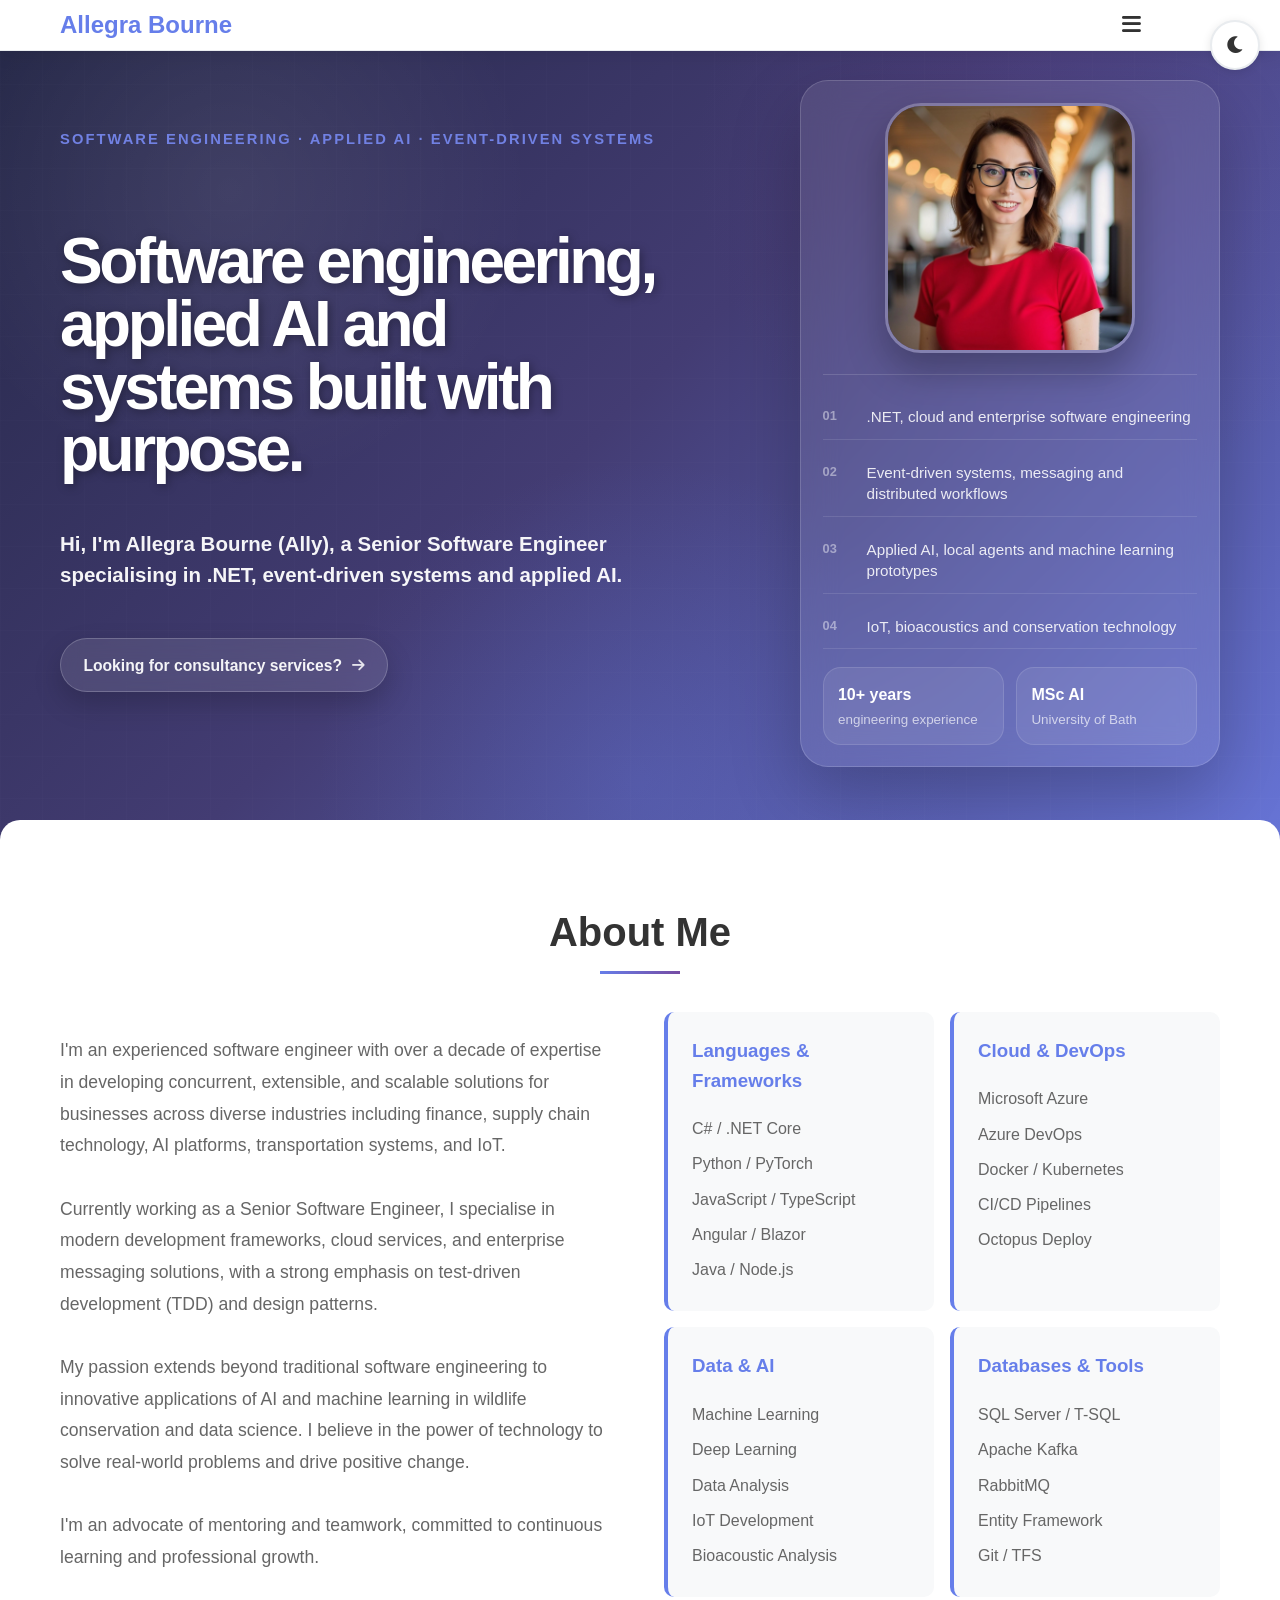
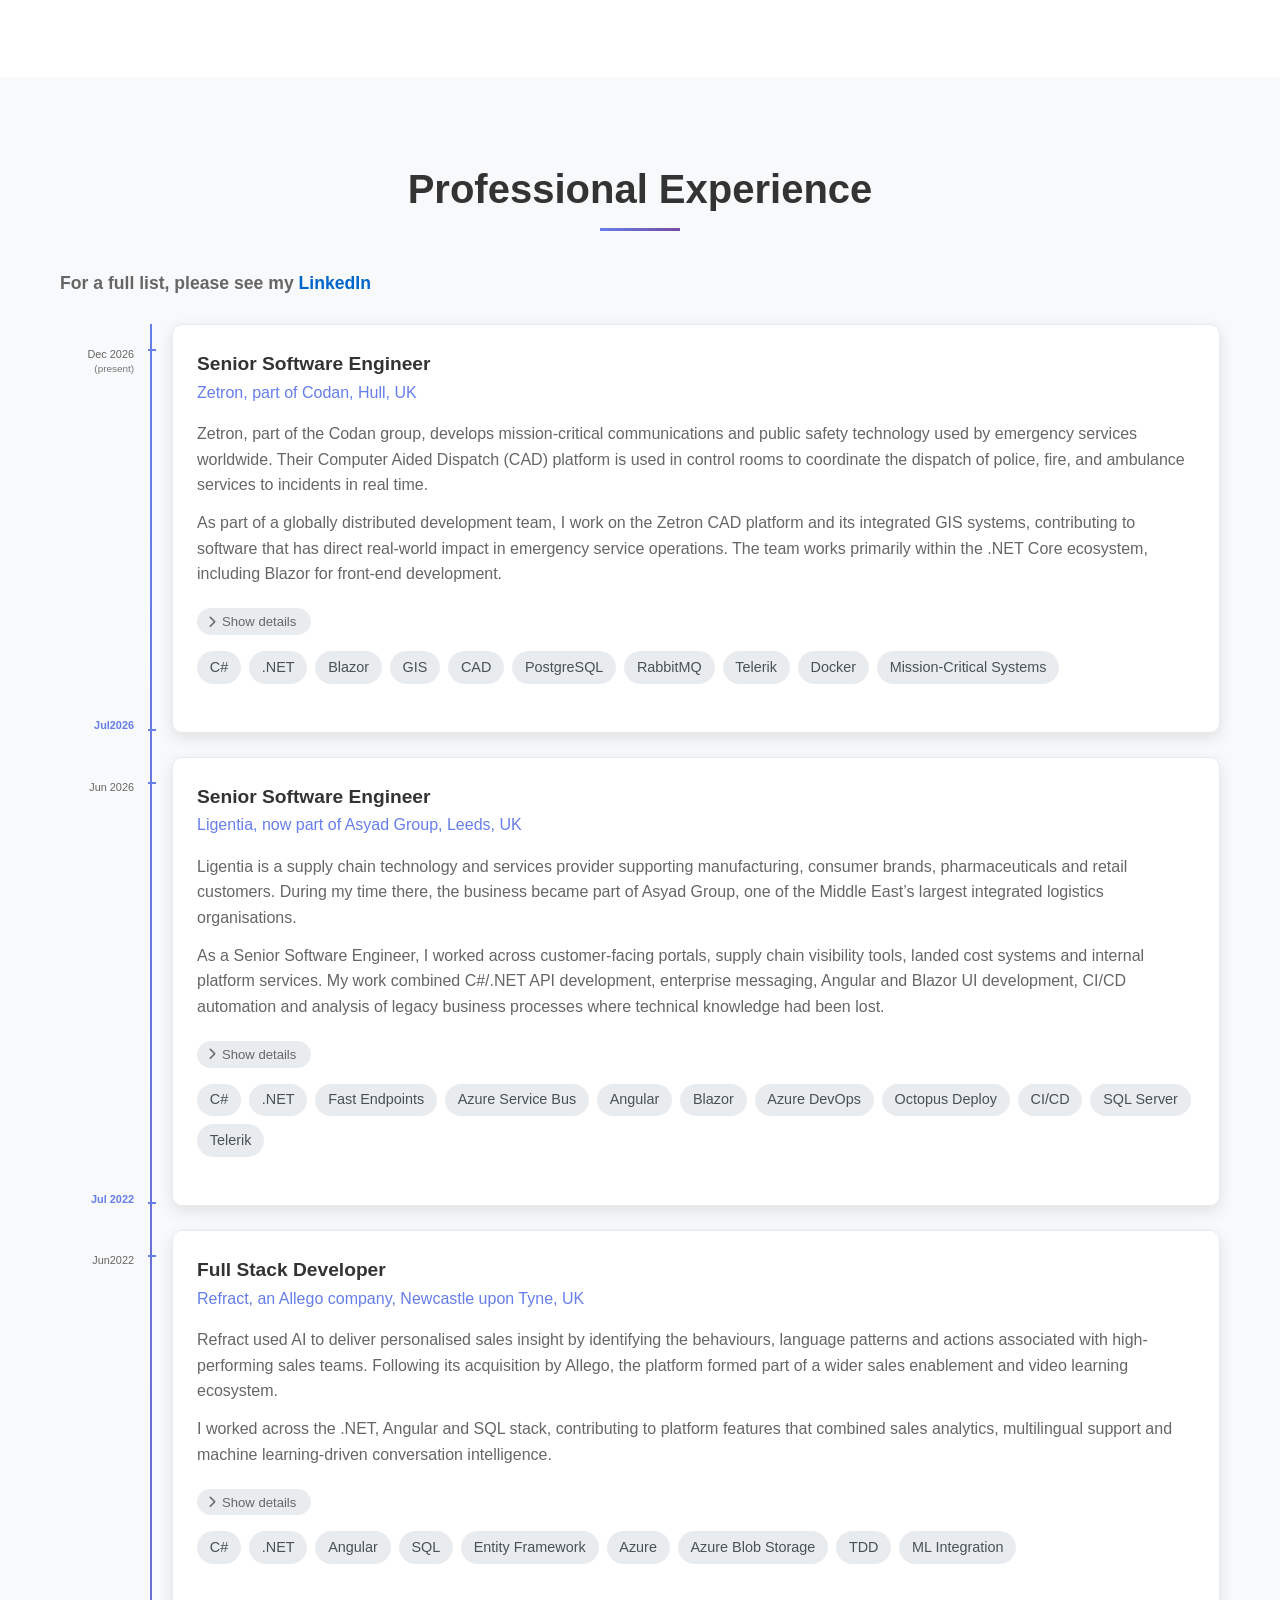
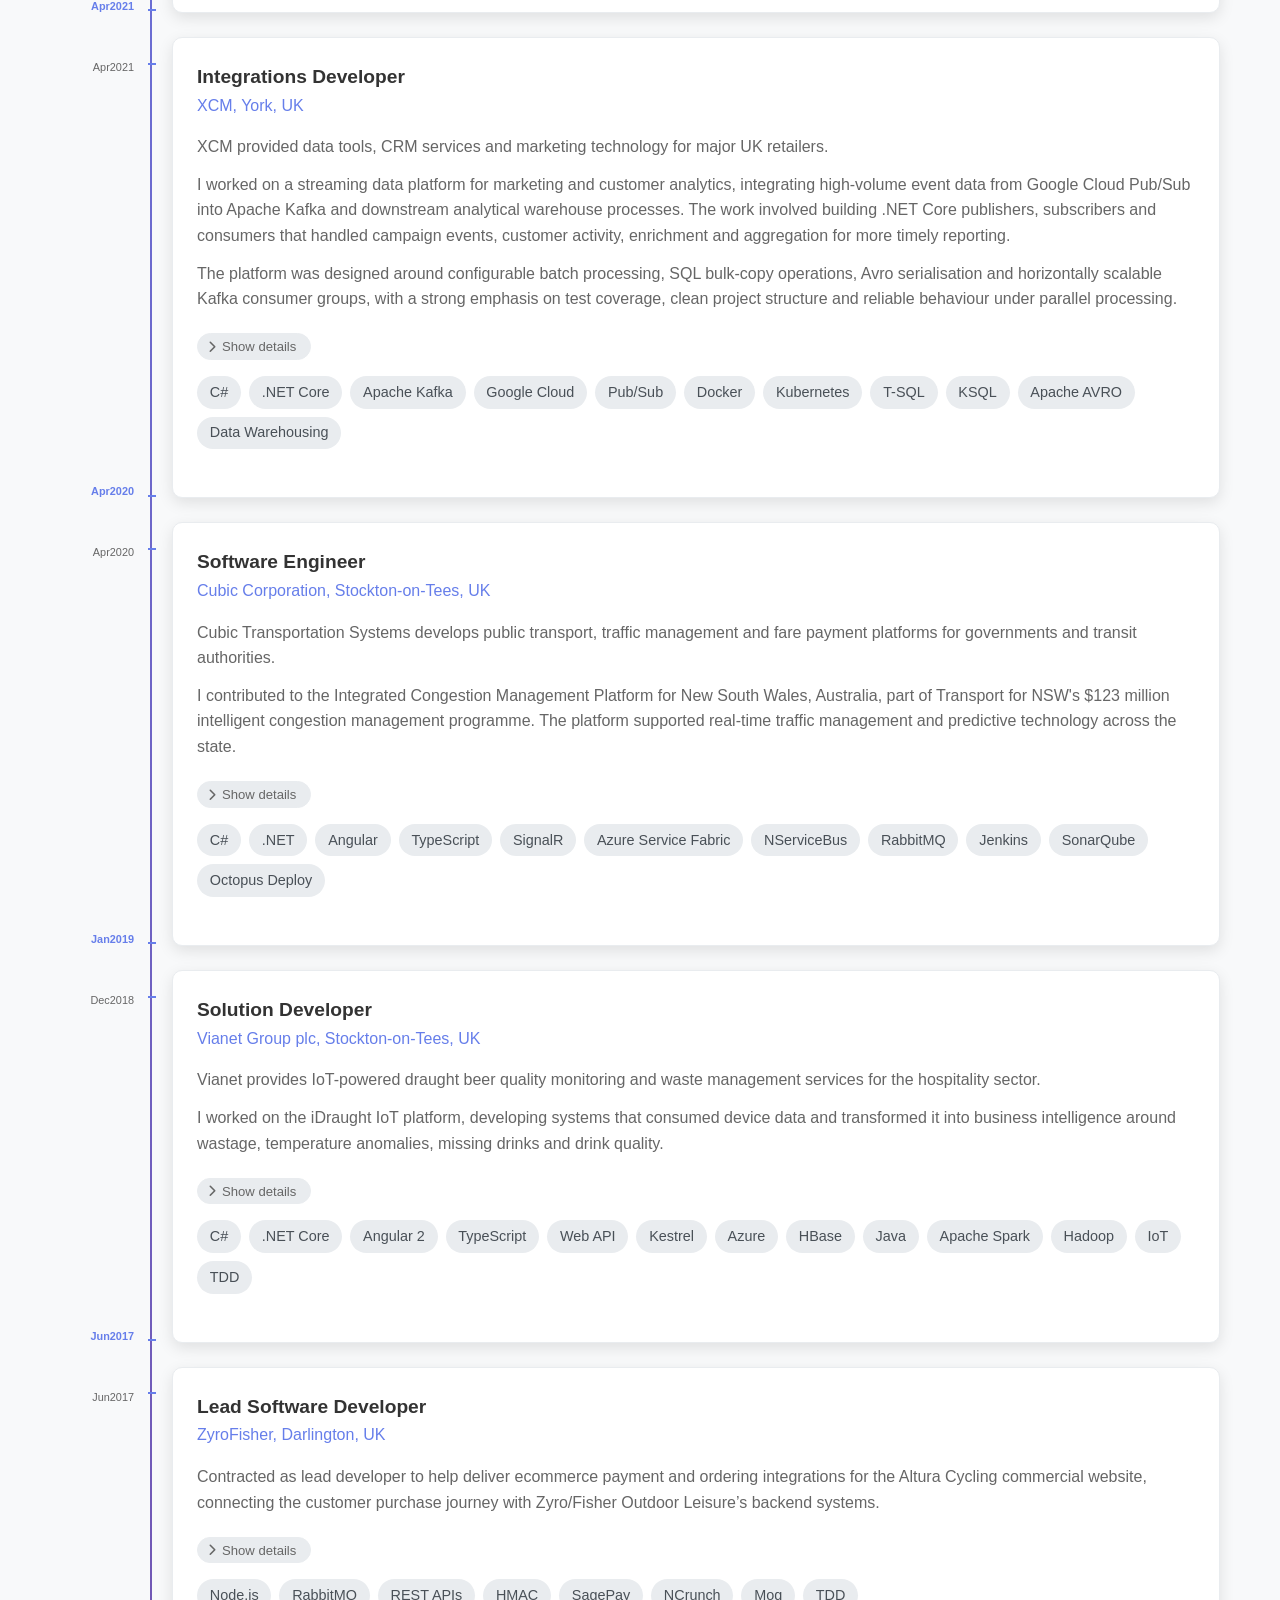
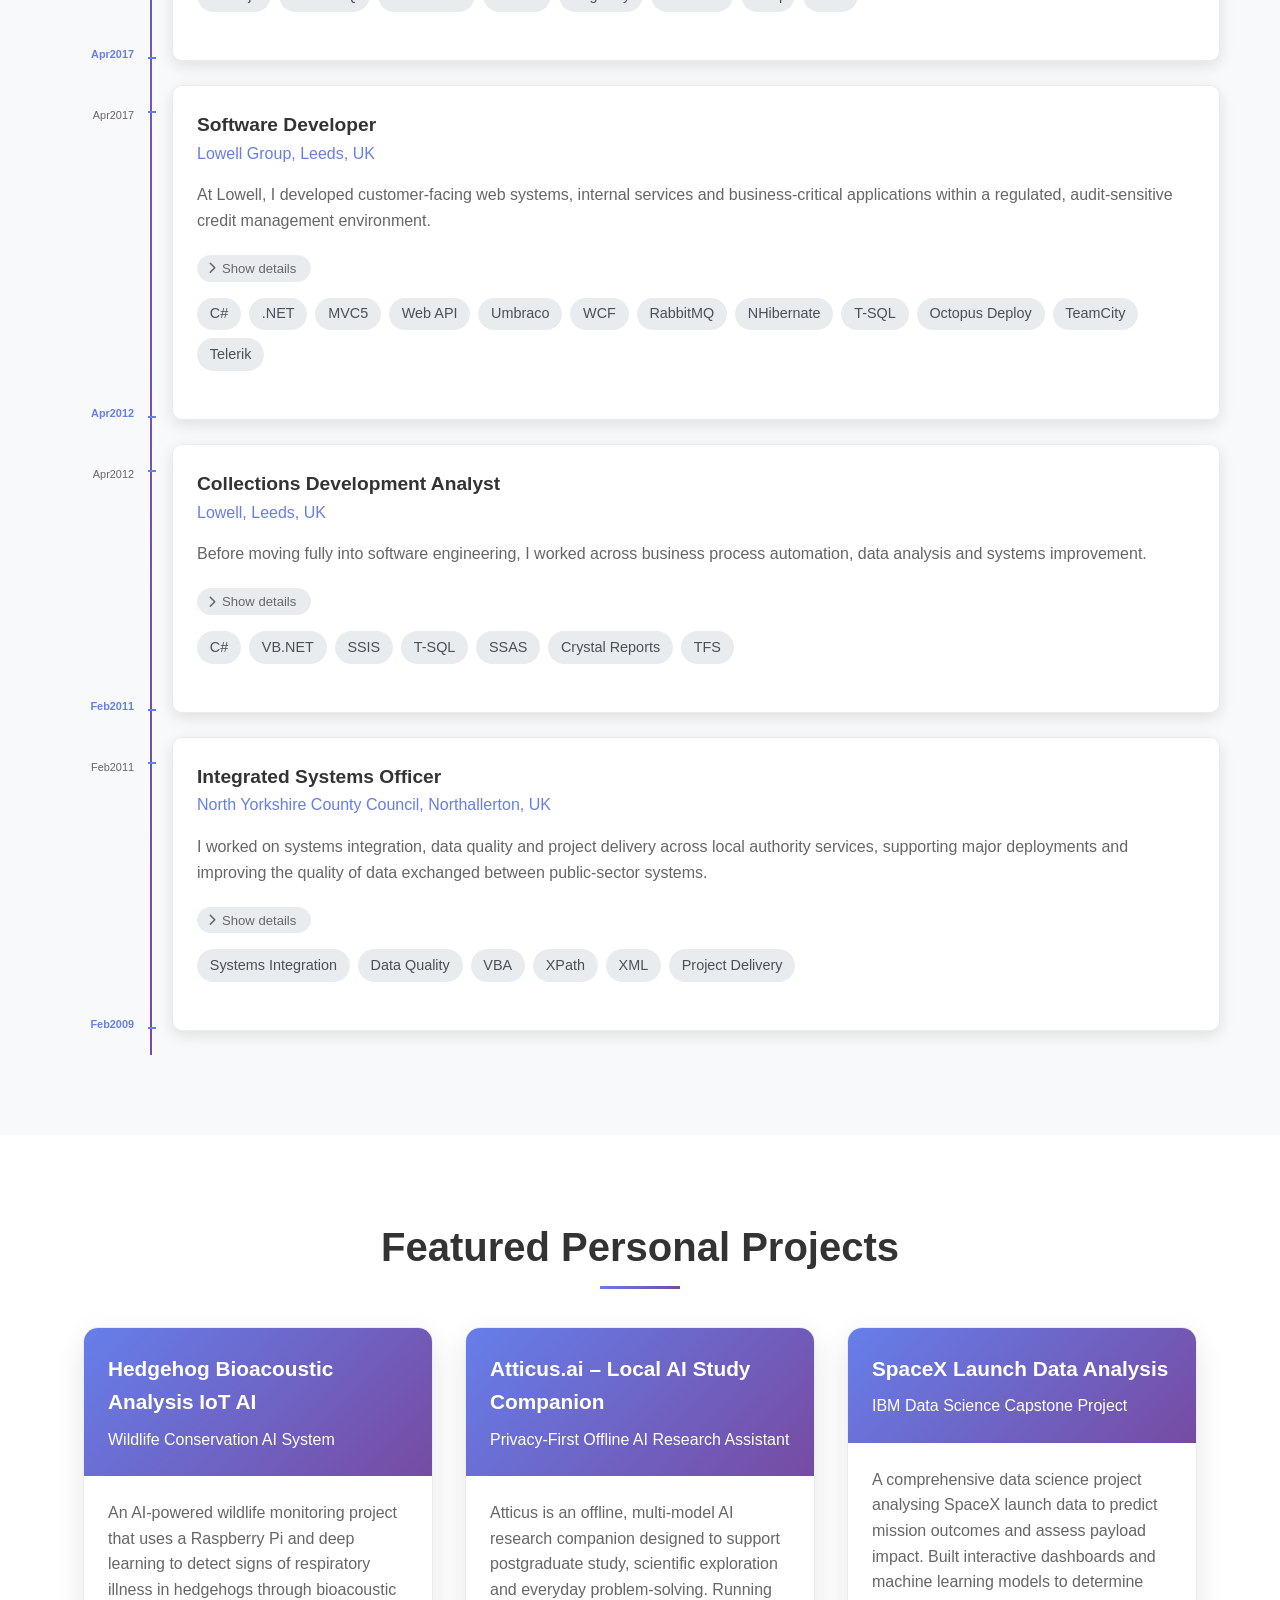
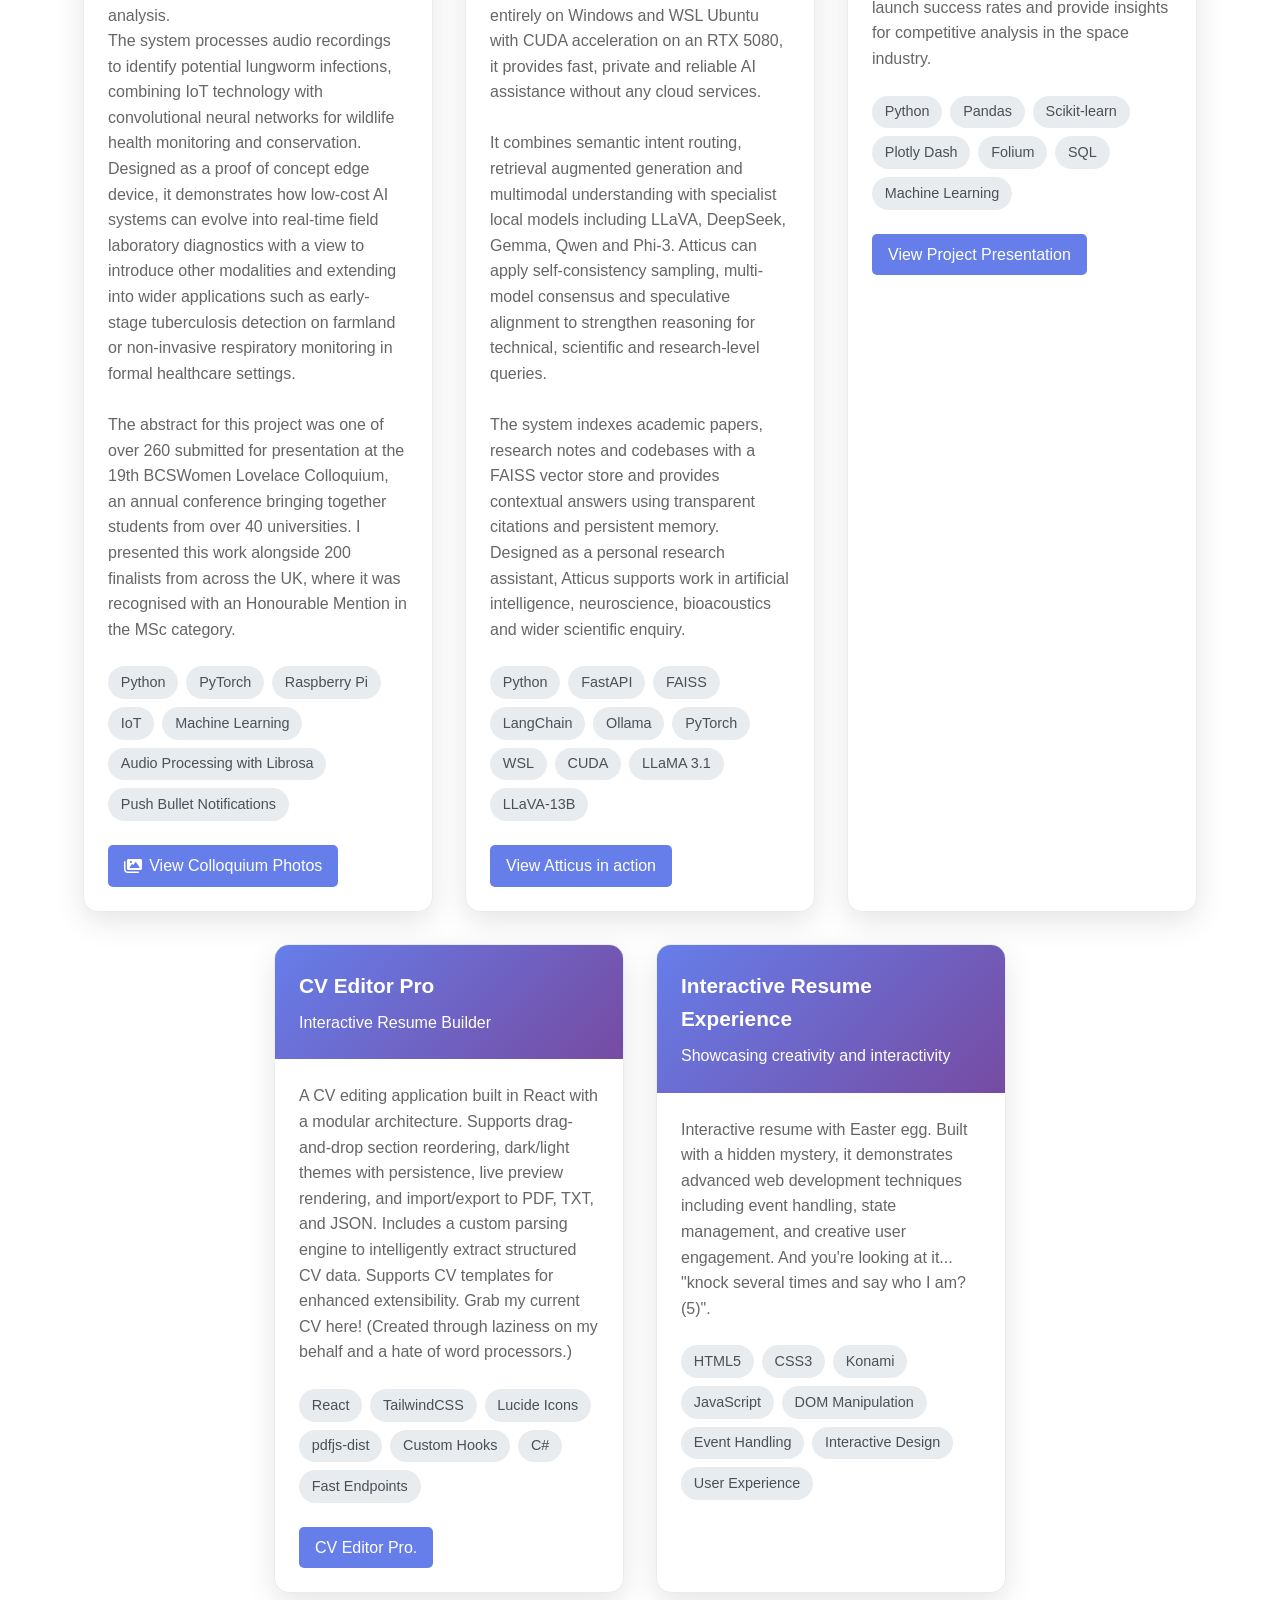
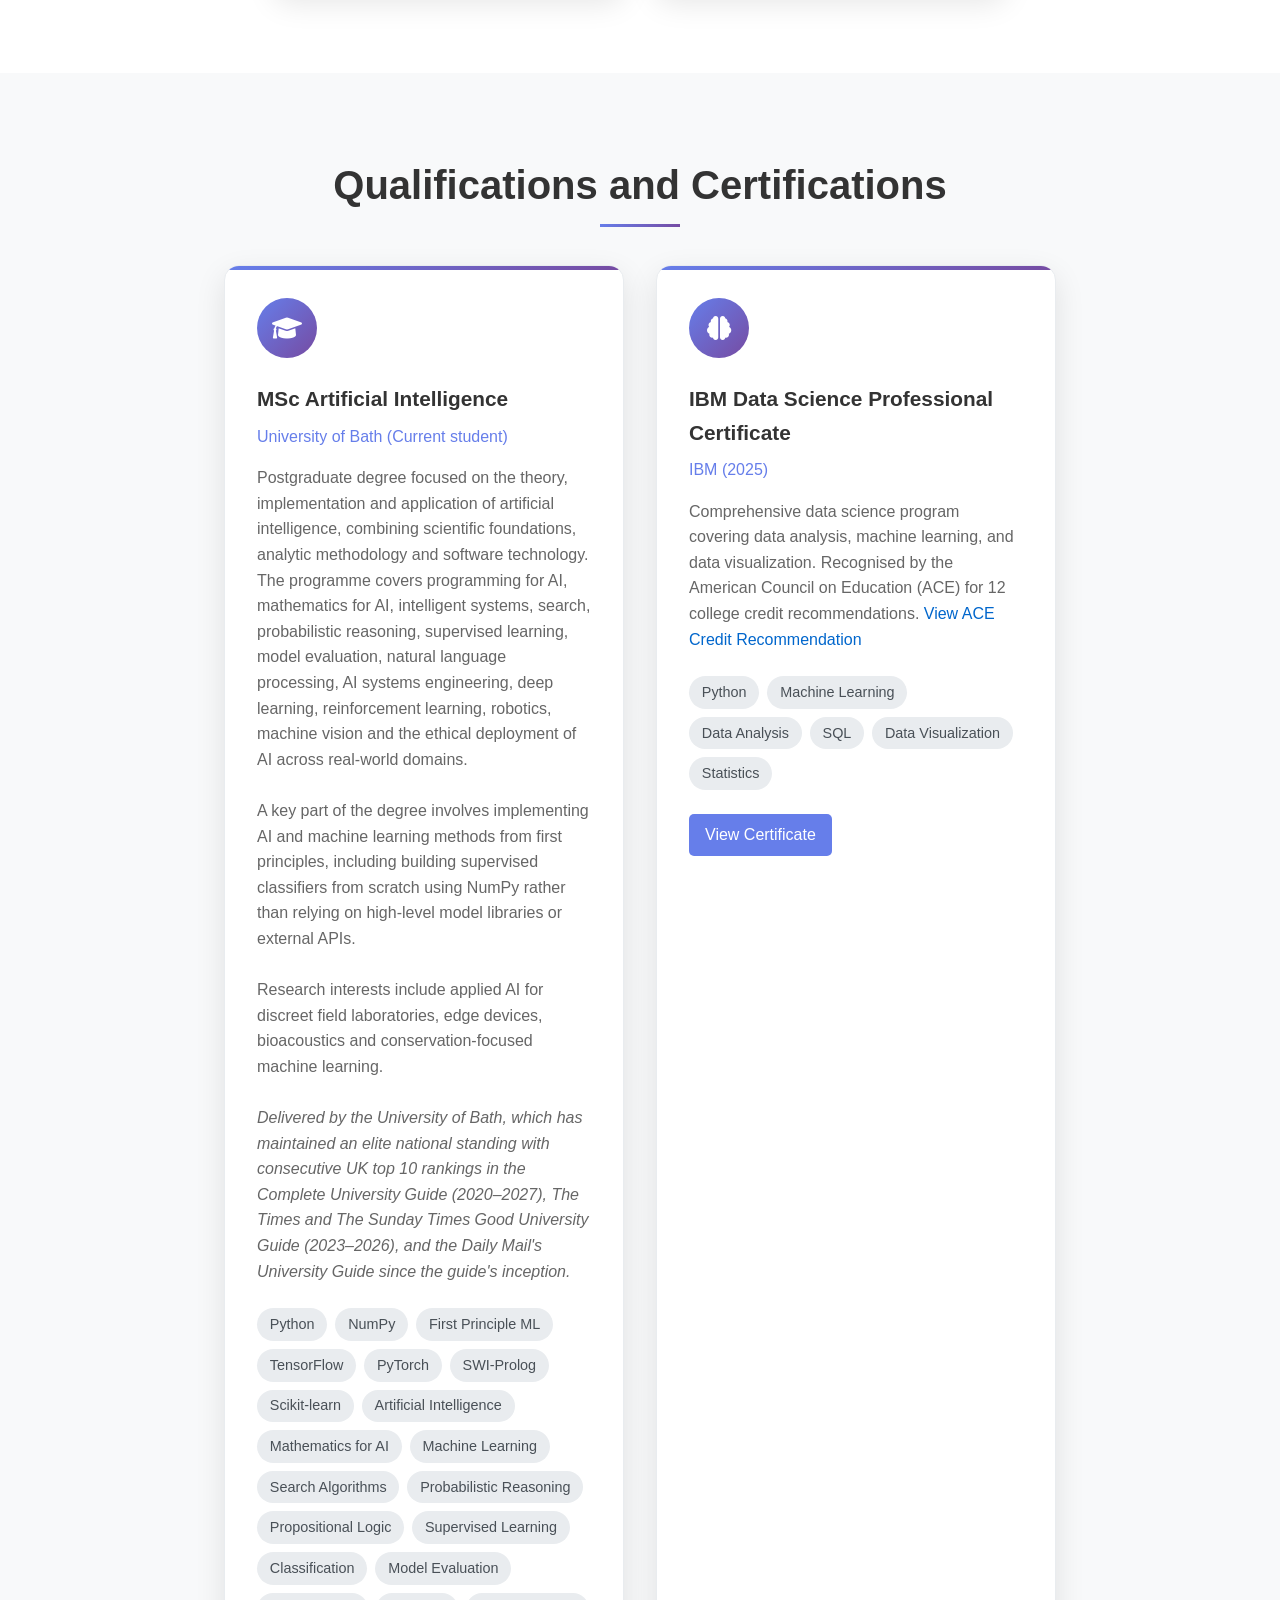
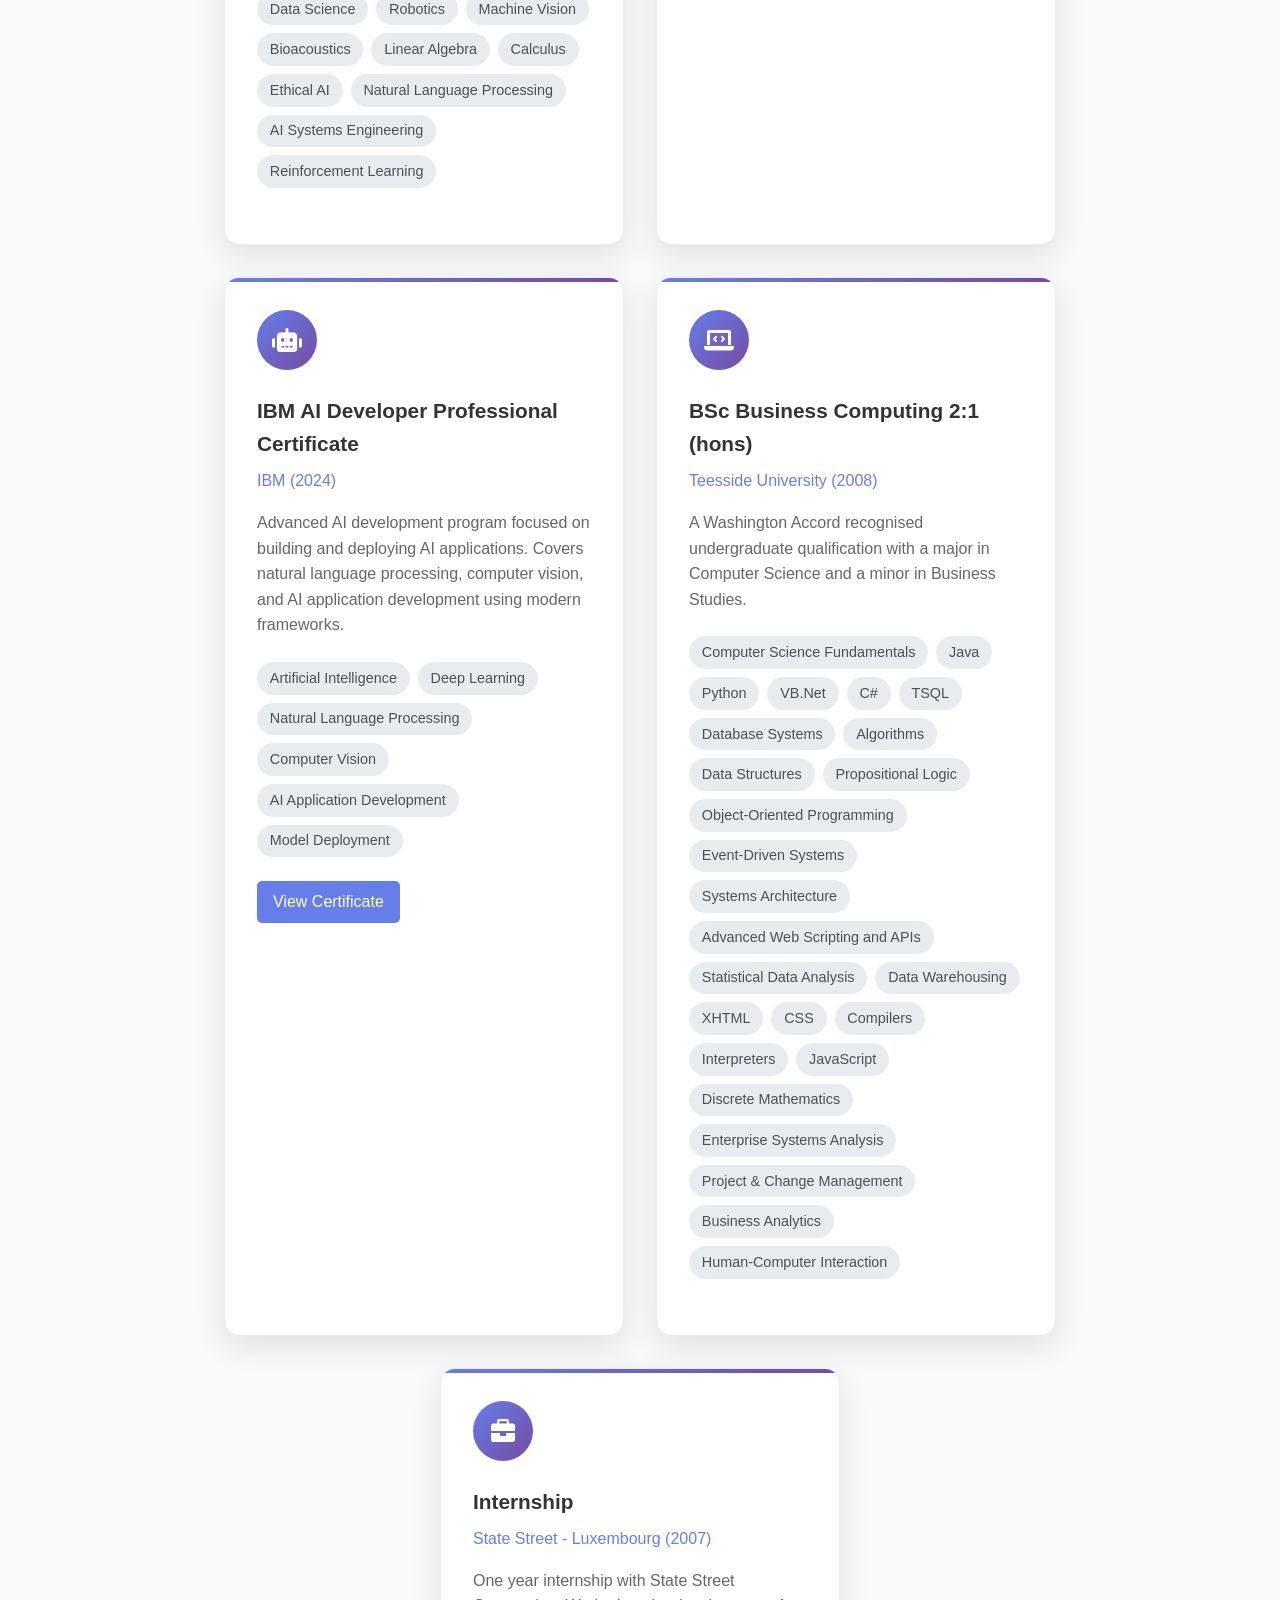
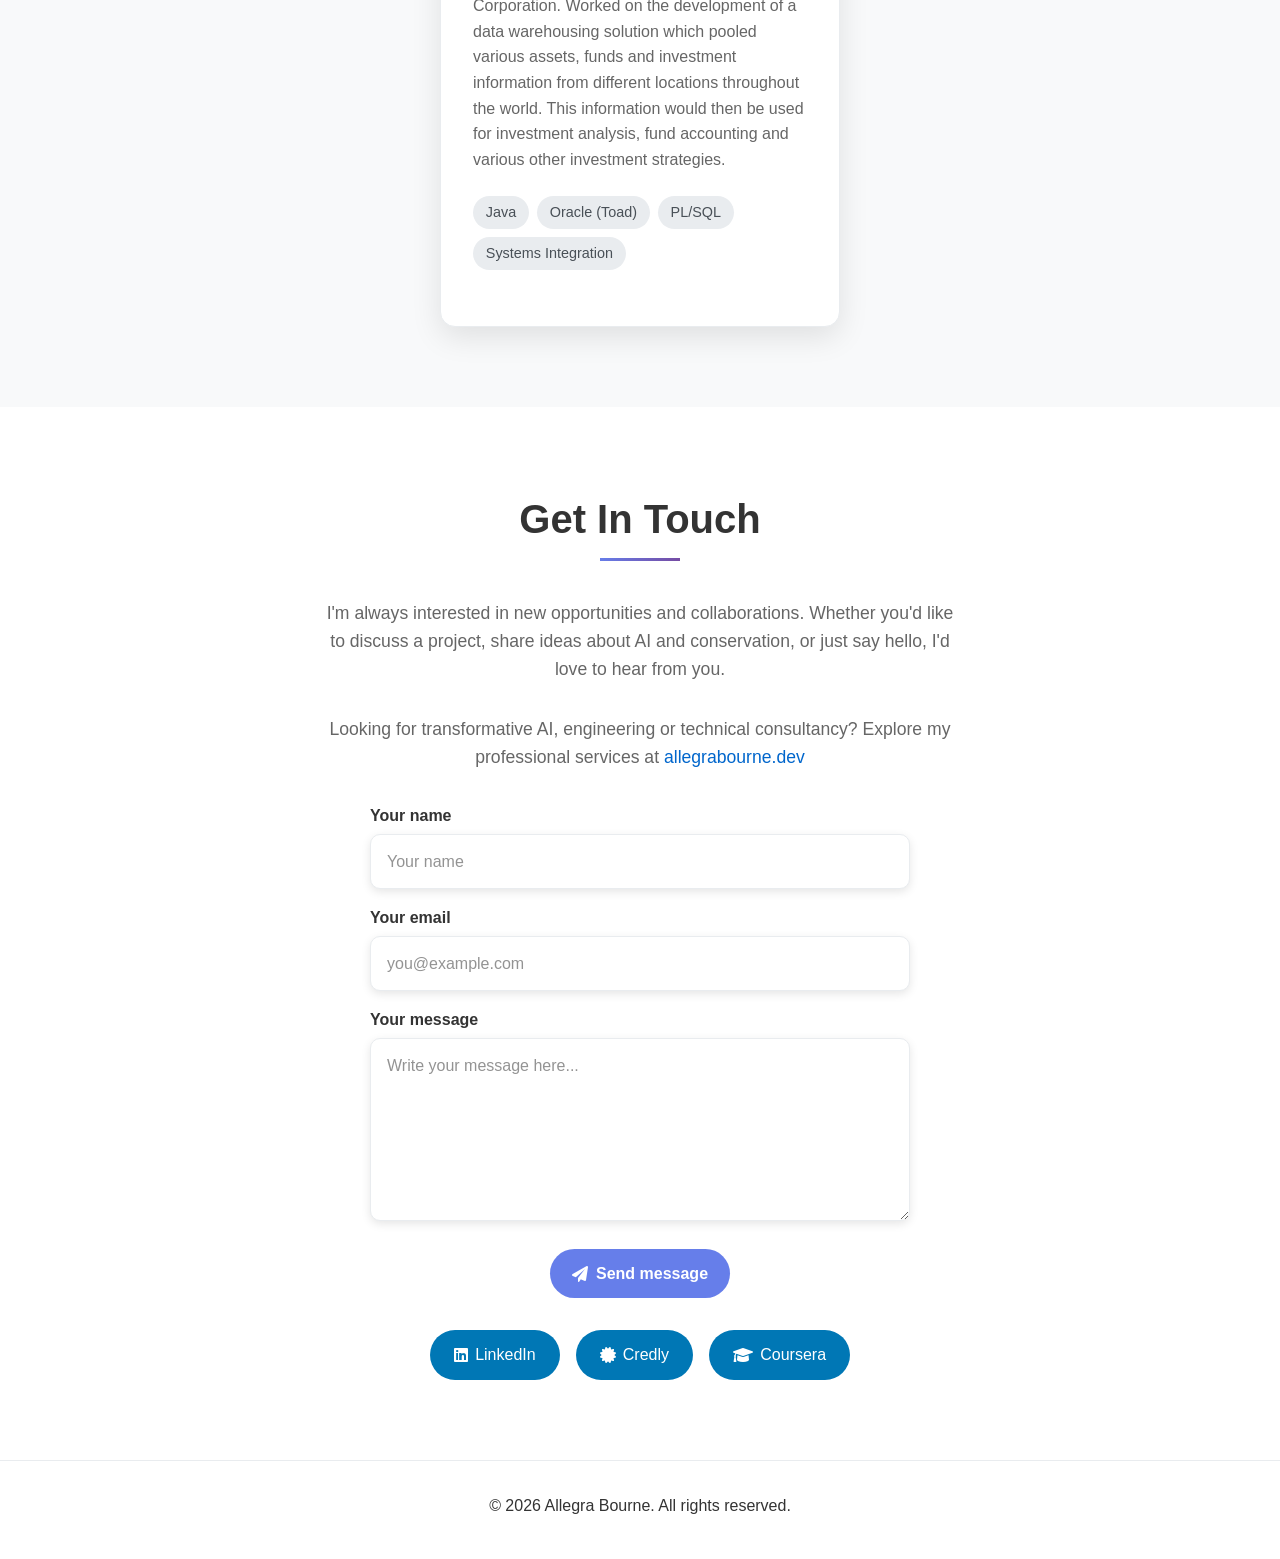
==== index.html @ e178d972 "Added telerik pips" ====
<!DOCTYPE html>
<html lang="en">
<head>
    <meta charset="UTF-8">
    <meta name="viewport" content="width=device-width, initial-scale=1.0">
    <meta name="description" content="Portfolio of Allegra Bourne, Senior Software Engineer specialising in .NET, event-driven systems, AI, IoT and bioacoustic machine learning.">
    <meta name="google-site-verification" content="U2L1jx_8jU8S7pFYob4S4ZyuSnbNI49-oKvMroaXEOw" />
    <link rel="canonical" href="https://allegrabourne.github.io/">
    <title>Allegra Bourne - Fullstack Software Engineer, Citizen Scientist and AI/Event Driven Solutions Specialist</title>
    <link href="https://cdnjs.cloudflare.com/ajax/libs/font-awesome/6.0.0/css/all.min.css" rel="stylesheet">
    <link rel="stylesheet" href="styles.css">

   <script type="application/ld+json">
    {
        "@context": "https://schema.org",
        "@type": "Person",
        "name": "Allegra Bourne",
        "url": "https://allegrabourne.github.io/",
        "sameAs": [
            "https://allegrabourne.dev/",
            "https://www.linkedin.com/in/allegrabourne/",
            "https://www.credly.com/users/allegra-bourne/badges",
            "https://www.coursera.org/learner/allegra-bourne"
        ],
        "jobTitle": "Senior Software Engineer and AI Solutions Specialist",
        "knowsAbout": [
            "Software Engineering",
            "Artificial Intelligence",
            "Event-driven Architecture",
            "Bespoke AI Agents",
            "AI Transformation",
            "Bioacoustics",
            "IoT"
        ]
    }
    </script>
</head>
<body>
    <header>
        <nav class="container">
            <div class="logo" id="logoElement">Allegra Bourne</div>
            <ul class="nav-links">
                <li><a href="#about">About</a></li>
                <li><a href="#experience">Experience</a></li>
                <li><a href="#projects">Projects</a></li>
                <li><a href="#certifications">Qualifications</a></li>
                <li><a href="#contact">Contact</a></li>
            </ul>
            <button class="mobile-nav-toggle" id="mobileNavToggle" aria-label="Open navigation menu" aria-controls="mobileMenu" aria-expanded="false">
                <i class="fas fa-bars"></i>
            </button>
            <button class="theme-toggle" id="themeToggle" aria-label="Toggle theme">
                <i class="fas fa-sun theme-icon"></i>
            </button>
            <div class="mobile-menu" id="mobileMenu" aria-hidden="true">
                <button class="mobile-nav-close" id="mobileNavClose" aria-label="Close navigation menu">
                    <i class="fas fa-times"></i>
                </button>
                <a href="#about">About</a>
                <a href="#experience">Experience</a>
                <a href="#projects">Projects</a>
                <a href="#certifications">Qualifications</a>
                <a href="#contact">Contact</a>
            </div>
        </nav>
    </header>

   <section class="hero">
    <div class="container">
        <div class="hero-content">
            <div class="hero-main">
                <p class="hero-eyebrow">
                    Software Engineering · Applied AI · Event-Driven Systems
                </p>

                <h1>Software engineering, applied AI and systems built with purpose.</h1>

                <p class="hero-role">
                    Hi, I'm Allegra Bourne (Ally), a Senior Software Engineer specialising in .NET, event-driven systems and applied AI.
                </p>

                <div class="hero-actions">
                    <a
                        href="https://allegrabourne.dev/"
                        target="_blank"
                        rel="noopener noreferrer"
                        class="hero-service-link"
                    >
                        <span>Looking for consultancy services?</span>
                        <i class="fas fa-arrow-right"></i>
                    </a>
                </div>
            </div>

            <aside class="hero-profile-card" aria-label="Professional focus areas">
                <div class="hero-profile-header hero-profile-header-centered">
                    <img src="GfzImJZTIMo.jpeg" alt="Allegra Bourne" class="hero-profile-img">
                </div>

                <div class="hero-focus-list">
                    <div class="hero-focus-item">
                        <span>01</span>
                        <p>.NET, cloud and enterprise software engineering</p>
                    </div>

                    <div class="hero-focus-item">
                        <span>02</span>
                        <p>Event-driven systems, messaging and distributed workflows</p>
                    </div>

                    <div class="hero-focus-item">
                        <span>03</span>
                        <p>Applied AI, local agents and machine learning prototypes</p>
                    </div>

                    <div class="hero-focus-item">
                        <span>04</span>
                        <p>IoT, bioacoustics and conservation technology</p>
                    </div>
                </div>

                <div class="hero-proof-strip">
                    <div>
                        <strong>10+ years</strong>
                        <span>engineering experience</span>
                    </div>

                    <div>
                        <strong>MSc AI</strong>
                        <span>University of Bath</span>
                    </div>
                </div>
            </aside>
        </div>
    </div>
</section>
   

    <main>
        <section id="about" class="section">
            <div class="container">
                <h2>About Me</h2>
                <div class="about-content">
                    <div class="about-text">
                        <p>I'm an experienced software engineer with over a decade of expertise in developing concurrent, extensible, and scalable solutions for businesses across diverse industries including finance, supply chain technology, AI platforms, transportation systems, and IoT.</p>
                        <br>
                        <p>Currently working as a Senior Software Engineer, I specialise in modern development frameworks, cloud services, and enterprise messaging solutions, with a strong emphasis on test-driven development (TDD) and design patterns.</p>
                        <br>
                        <p>My passion extends beyond traditional software engineering to innovative applications of AI and machine learning in wildlife conservation and data science. I believe in the power of technology to solve real-world problems and drive positive change.</p>
                        <br>
                        <p>I'm an advocate of mentoring and teamwork, committed to continuous learning and professional growth.</p>
                    </div>
                    <div class="skills-grid">
                        <div class="skill-category">
                            <h3>Languages & Frameworks</h3>
                            <ul>
                                <li>C# / .NET Core</li>
                                <li>Python / PyTorch</li>
                                <li>JavaScript / TypeScript</li>
                                <li>Angular / Blazor</li>
                                <li>Java / Node.js</li>
                            </ul>
                        </div>
                        <div class="skill-category">
                            <h3>Cloud & DevOps</h3>
                            <ul>
                                <li>Microsoft Azure</li>
                                <li>Azure DevOps</li>
                                <li>Docker / Kubernetes</li>
                                <li>CI/CD Pipelines</li>
                                <li>Octopus Deploy</li>
                            </ul>
                        </div>
                        <div class="skill-category">
                            <h3>Data & AI</h3>
                            <ul>
                                <li>Machine Learning</li>
                                <li>Deep Learning</li>
                                <li>Data Analysis</li>
                                <li>IoT Development</li>
                                <li>Bioacoustic Analysis</li>
                            </ul>
                        </div>
                        <div class="skill-category">
                            <h3>Databases & Tools</h3>
                            <ul>
                                <li>SQL Server / T-SQL</li>
                                <li>Apache Kafka</li>
                                <li>RabbitMQ</li>
                                <li>Entity Framework</li>
                                <li>Git / TFS</li>
                            </ul>
                        </div>
                    </div>
                </div>
            </div>
        </section>

  <section id="experience" class="section">
    <div class="container">
        <h2>Professional Experience</h2>
        <h3 style="font-size: 1.1em; margin-top: 0.5em; margin-bottom: 1.5em; color: var(--text-secondary);">
            For a full list, please see my 
            <a href="https://www.linkedin.com/in/allegrabourne/" target="_blank" style="color: #0066cc; text-decoration: none;">LinkedIn</a>
        </h3>

         <div class="experience-timeline"><div class="experience-timeline-line"></div>

            <div class="tl-dates"><span class="tl-date-end" id="currentTimelineEnd"></span><span class="tl-date-start"><span class="tl-month">Jul</span><span class="tl-year">2026</span></span></div><div class="experience-item" data-dates="Jul 2026 – Present" data-current-role="true" data-start-date="Jul 2026">
    <div class="experience-header">
        <div>
            <div class="experience-title">Senior Software Engineer</div>
            <div class="experience-company">Zetron, part of Codan, Hull, UK</div>
        </div>
    </div>

    <div class="experience-description">
        <p style="margin-bottom:0.75rem;">
            Zetron, part of the Codan group, develops mission-critical communications and public safety technology used by emergency services worldwide. Their Computer Aided Dispatch (CAD) platform is used in control rooms to coordinate the dispatch of police, fire, and ambulance services to incidents in real time.
        </p>

        <p style="margin-bottom:0.75rem;">
            As part of a globally distributed development team, I work on the Zetron CAD platform and its integrated GIS systems, contributing to software that has direct real-world impact in emergency service operations. The team works primarily within the .NET Core ecosystem, including Blazor for front-end development.
        </p>

        <button class="details-toggle" onclick="toggleDetails(this)" aria-expanded="false">
            <i class="fas fa-chevron-right toggle-icon"></i>
            <span class="toggle-label-show">Show details</span>
            <span class="toggle-label-hide">Hide details</span>
        </button>

        <div class="collapsible-list">
            <ul style="margin:0.5rem 0 0.5rem 1.2rem; line-height:1.8;">
                <li>Working on the Zetron CAD platform, mission-critical software used in emergency service control rooms to dispatch police, fire, and ambulance services to incidents.</li>
                <li>Contributing to GIS system integration, supporting real-time mapping, resource tracking and location intelligence within the dispatch platform.</li>
                <li>Developing within a .NET Core stack, including Blazor-based front-end development and back-end service work.</li>
                <li>Collaborating across a globally distributed engineering team, working remotely on software where reliability and correctness are critical.</li>
            </ul>
        </div>
    </div>

    <div class="tech-stack" style="margin-top: 1rem;">
        <span class="tech-tag">C#</span>
        <span class="tech-tag">.NET</span>
        <span class="tech-tag">Blazor</span>
        <span class="tech-tag">GIS</span>
        <span class="tech-tag">CAD</span>
        <span class="tech-tag">PostgreSQL</span>
        <span class="tech-tag">RabbitMQ</span>
        <span class="tech-tag">Telerik</span>
        <span class="tech-tag">Docker</span>
        <span class="tech-tag">Mission-Critical Systems</span>
    </div>
</div>

        <div class="tl-dates">
            <span class="tl-date-end">
                <span class="tl-month">Jun</span>
                <span class="tl-year">2026</span>
            </span><span class="tl-date-start">
                <span class="tl-month">Jul</span>
                <span class="tl-year">2022</span>
            </span>
        </div>
        <div class="experience-item" data-dates="Jul 2022 – Jun 2026">
            <div class="experience-header">
                <div>
                    <div class="experience-title">Senior Software Engineer</div>
                    <div class="experience-company">Ligentia, now part of Asyad Group, Leeds, UK</div>
                </div>
        
    </div>

    <div class="experience-description">
        <p style="margin-bottom:0.75rem;">
            Ligentia is a supply chain technology and services provider supporting manufacturing, consumer brands, pharmaceuticals and retail customers. During my time there, the business became part of Asyad Group, one of the Middle East’s largest integrated logistics organisations.
        </p>

        <p style="margin-bottom:0.75rem;">
            As a Senior Software Engineer, I worked across customer-facing portals, supply chain visibility tools, landed cost systems and internal platform services. My work combined C#/.NET API development, enterprise messaging, Angular and Blazor UI development, CI/CD automation and analysis of legacy business processes where technical knowledge had been lost.
        </p>

        <button class="details-toggle" onclick="toggleDetails(this)" aria-expanded="false">
            <i class="fas fa-chevron-right toggle-icon"></i>
            <span class="toggle-label-show">Show details</span>
            <span class="toggle-label-hide">Hide details</span>
        </button>

        <div class="collapsible-list">
            <ul style="margin:0.5rem 0 0.5rem 1.2rem; line-height:1.8;">
                <li>Developed the Consignment Delivery Management portal using C#/.NET, Fast Endpoints, Azure Service Bus and Angular.</li>
                <li>Contributed to the Landed Cost portal, which formed a key part of Ligentia’s ongoing strategic partnership with Myer, supporting accurate landed cost calculation and end-to-end supply chain visibility across a supply chain handling over 20,000 TEU and 88 million units annually.</li>
                <li>Worked on the Ligentix supply chain platform, helping customers improve cost control, operational visibility and supply chain efficiency across supplier networks spanning China, India, Vietnam, Bangladesh, Pakistan and Turkey.</li>
                <li>Created and maintained CI/CD pipelines using Azure DevOps and Octopus Deploy, supporting reliable release management and deployment automation.</li>
                <li>Designed a prototype, and later contributed to the development of a Blazor-based multi-stage onboarding wizard with validation and workflow state management.</li>
                <li>Analysed legacy processes where institutional knowledge had been lost, producing recommendations for migration to modern technology stacks.</li>
            </ul>
        </div>
    </div>

            <div class="tech-stack" style="margin-top: 1rem;">
                <span class="tech-tag">C#</span>
                <span class="tech-tag">.NET</span>
                <span class="tech-tag">Fast Endpoints</span>
                <span class="tech-tag">Azure Service Bus</span>
                <span class="tech-tag">Angular</span>
                <span class="tech-tag">Blazor</span>
                <span class="tech-tag">Azure DevOps</span>
                <span class="tech-tag">Octopus Deploy</span>
                <span class="tech-tag">CI/CD</span>
                <span class="tech-tag">SQL Server</span>
                <span class="tech-tag">Telerik</span>
            </div>
        </div>

            <div class="tl-dates"><span class="tl-date-end"><span class="tl-month">Jun</span><span class="tl-year">2022</span></span><span class="tl-date-start"><span class="tl-month">Apr</span><span class="tl-year">2021</span></span></div><div class="experience-item" data-dates="Apr 2021 – Jun 2022">
                <div class="experience-header">
                    <div>
                        <div class="experience-title">Full Stack Developer</div>
                        <div class="experience-company">Refract, an Allego company, Newcastle upon Tyne, UK</div>
                    </div>
                    
                </div>

                <div class="experience-description">
                    <p style="margin-bottom:0.75rem;">
                        Refract used AI to deliver personalised sales insight by identifying the behaviours, language patterns and actions associated with high-performing sales teams. Following its acquisition by Allego, the platform formed part of a wider sales enablement and video learning ecosystem.
                    </p>

                    <p style="margin-bottom:0.75rem;">
                        I worked across the .NET, Angular and SQL stack, contributing to platform features that combined sales analytics, multilingual support and machine learning-driven conversation intelligence.
                    </p>

                    <button class="details-toggle" onclick="toggleDetails(this)" aria-expanded="false">
                        <i class="fas fa-chevron-right toggle-icon"></i>
                        <span class="toggle-label-show">Show details</span>
                        <span class="toggle-label-hide">Hide details</span>
                    </button>

                    <div class="collapsible-list">
                        <ul style="margin:0.5rem 0 0.5rem 1.2rem; line-height:1.8;">
                            <li>Implemented AI-assisted real-time translation workflows, enabling multilingual support across the platform.</li>
                            <li>Extended .NET APIs and Angular components so sales teams could access insight in their native language.</li>
                            <li>Integrated machine learning-based conversation intelligence into API and UI workflows, supporting call scoring, objection tracking and performance feedback.</li>
                            <li>Worked with SQL, Entity Framework migrations and Azure Blob Storage as part of the core platform stack.</li>
                            <li>Maintained a strong emphasis on TDD, design patterns and maintainable full-stack development.</li>
                        </ul>
                    </div>
                </div>

                <div class="tech-stack" style="margin-top: 1rem;">
                    <span class="tech-tag">C#</span>
                    <span class="tech-tag">.NET</span>
                    <span class="tech-tag">Angular</span>
                    <span class="tech-tag">SQL</span>
                    <span class="tech-tag">Entity Framework</span>
                    <span class="tech-tag">Azure</span>
                    <span class="tech-tag">Azure Blob Storage</span>
                    <span class="tech-tag">TDD</span>
                    <span class="tech-tag">ML Integration</span>
                </div>
            </div>

            <div class="tl-dates"><span class="tl-date-end"><span class="tl-month">Apr</span><span class="tl-year">2021</span></span><span class="tl-date-start"><span class="tl-month">Apr</span><span class="tl-year">2020</span></span></div><div class="experience-item" data-dates="Apr 2020 – Apr 2021">
                <div class="experience-header">
                    <div>
                        <div class="experience-title">Integrations Developer</div>
                        <div class="experience-company">XCM, York, UK</div>
                    </div>
                    
                </div>

                <div class="experience-description">
                    <p style="margin-bottom:0.75rem;">
                        XCM provided data tools, CRM services and marketing technology for major UK retailers.
                    </p>

                    <p style="margin-bottom:0.75rem;">
                        I worked on a streaming data platform for marketing and customer analytics, integrating high-volume event data from Google Cloud Pub/Sub into Apache Kafka and downstream analytical warehouse processes. The work involved building .NET Core publishers, subscribers and consumers that handled campaign events, customer activity, enrichment and aggregation for more timely reporting.
                    </p>

                    <p style="margin-bottom:0.75rem;">
                        The platform was designed around configurable batch processing, SQL bulk-copy operations, Avro serialisation and horizontally scalable Kafka consumer groups, with a strong emphasis on test coverage, clean project structure and reliable behaviour under parallel processing.
                    </p>

                    <button class="details-toggle" onclick="toggleDetails(this)" aria-expanded="false">
                        <i class="fas fa-chevron-right toggle-icon"></i>
                        <span class="toggle-label-show">Show details</span>
                        <span class="toggle-label-hide">Hide details</span>
                    </button>

                    <div class="collapsible-list">
                        <ul style="margin:0.5rem 0 0.5rem 1.2rem; line-height:1.8;">
                            <li>Built .NET Core prototype integration services for Pub/Sub, Kafka and warehouse-backed analytics workflows.</li>
                            <li>Implemented event enrichment, aggregation and campaign/activity correlation for marketing reporting.</li>
                            <li>Used Apache Avro, T-SQL, KSQL and SQL bulk copy to support efficient stream and warehouse processing.</li>
                            <li>Designed Kafka consumers to scale through partitions, consumer groups and configurable batch sizes.</li>
                            <li>Explored horizontal scalability approaches for high-volume customer event streams within budget and infrastructure constraints.</li>
                            <li>Containerised services with Docker and supported deployment/image administration through Kubernetes.</li>
                            <li>Delivered data migration, data integration and Single Customer View work alongside the streaming platform prototype.</li>
                            <li>Recognised with XCM’s “Newcomer of the Year” award for contributions to the architecture, prototyping and implementation of Pub/Sub-to-Kafka streaming data workflows.</li>
                        </ul>
                    </div>
                </div>

                <div class="tech-stack" style="margin-top: 1rem;">
                    <span class="tech-tag">C#</span>
                    <span class="tech-tag">.NET Core</span>
                    <span class="tech-tag">Apache Kafka</span>
                    <span class="tech-tag">Google Cloud</span>
                    <span class="tech-tag">Pub/Sub</span>
                    <span class="tech-tag">Docker</span>
                    <span class="tech-tag">Kubernetes</span>
                    <span class="tech-tag">T-SQL</span>
                    <span class="tech-tag">KSQL</span>
                    <span class="tech-tag">Apache AVRO</span>
                    <span class="tech-tag">Data Warehousing</span>
                </div>
            </div>

            <div class="tl-dates"><span class="tl-date-end"><span class="tl-month">Apr</span><span class="tl-year">2020</span></span><span class="tl-date-start"><span class="tl-month">Jan</span><span class="tl-year">2019</span></span></div><div class="experience-item" data-dates="Jan 2019 – Apr 2020">
                <div class="experience-header">
                    <div>
                        <div class="experience-title">Software Engineer</div>
                        <div class="experience-company">Cubic Corporation, Stockton-on-Tees, UK</div>
                    </div>
                    
                </div>

                <div class="experience-description">
                    <p style="margin-bottom:0.75rem;">
                        Cubic Transportation Systems develops public transport, traffic management and fare payment platforms for governments and transit authorities.
                    </p>

                    <p style="margin-bottom:0.75rem;">
                        I contributed to the Integrated Congestion Management Platform for New South Wales, Australia, part of Transport for NSW's $123 million intelligent congestion management programme. The platform supported real-time traffic management and predictive technology across the state.
                    </p>

                    <button class="details-toggle" onclick="toggleDetails(this)" aria-expanded="false">
                        <i class="fas fa-chevron-right toggle-icon"></i>
                        <span class="toggle-label-show">Show details</span>
                        <span class="toggle-label-hide">Hide details</span>
                    </button>

                    <div class="collapsible-list">
                        <ul style="margin:0.5rem 0 0.5rem 1.2rem; line-height:1.8;">
                            <li>Built responsive Angular and TypeScript interfaces using SignalR for real-time communication with traffic operators.</li>
                            <li>Developed distributed services using C#, Azure Service Fabric, Topshelf and Web API.</li>
                            <li>Implemented enterprise messaging with NServiceBus and RabbitMQ for high-volume traffic data workflows.</li>
                            <li>Maintained continuous integration through Jenkins, SonarQube and Octopus Deploy.</li>
                            <li>Worked within Agile and SCRUM teams throughout the engagement.</li>
                        </ul>
                    </div>
                </div>

                <div class="tech-stack" style="margin-top: 1rem;">
                    <span class="tech-tag">C#</span>
                    <span class="tech-tag">.NET</span>
                    <span class="tech-tag">Angular</span>
                    <span class="tech-tag">TypeScript</span>
                    <span class="tech-tag">SignalR</span>
                    <span class="tech-tag">Azure Service Fabric</span>
                    <span class="tech-tag">NServiceBus</span>
                    <span class="tech-tag">RabbitMQ</span>
                    <span class="tech-tag">Jenkins</span>
                    <span class="tech-tag">SonarQube</span>
                    <span class="tech-tag">Octopus Deploy</span>
                </div>
            </div>

            <div class="tl-dates"><span class="tl-date-end"><span class="tl-month">Dec</span><span class="tl-year">2018</span></span><span class="tl-date-start"><span class="tl-month">Jun</span><span class="tl-year">2017</span></span></div><div class="experience-item" data-dates="Jun 2017 – Dec 2018">
                <div class="experience-header">
                    <div>
                        <div class="experience-title">Solution Developer</div>
                        <div class="experience-company">Vianet Group plc, Stockton-on-Tees, UK</div>
                    </div>
                    
                </div>

                <div class="experience-description">
                    <p style="margin-bottom:0.75rem;">
                        Vianet provides IoT-powered draught beer quality monitoring and waste management services for the hospitality sector.
                    </p>

                    <p style="margin-bottom:0.75rem;">
                        I worked on the iDraught IoT platform, developing systems that consumed device data and transformed it into business intelligence around wastage, temperature anomalies, missing drinks and drink quality.
                    </p>

                    <button class="details-toggle" onclick="toggleDetails(this)" aria-expanded="false">
                        <i class="fas fa-chevron-right toggle-icon"></i>
                        <span class="toggle-label-show">Show details</span>
                        <span class="toggle-label-hide">Hide details</span>
                    </button>

                    <div class="collapsible-list">
                        <ul style="margin:0.5rem 0 0.5rem 1.2rem; line-height:1.8;">
                            <li>Developed the Vianet IoT Portal frontend using Angular 2 and TypeScript.</li>
                            <li>Built .NET Core Web API services hosted in Kestrel, supported by Azure web app services and message queuing.</li>
                            <li>Worked with HBase, Java, Apache Spark and Hadoop for large-scale IoT data processing.</li>
                            <li>Applied TDD practices to data-processing logic and service development.</li>
                            <li>Introduced stronger TDD practices, supported Agile and SCRUM working and mentored junior developers.</li>
                        </ul>
                    </div>
                </div>

                <div class="tech-stack" style="margin-top: 1rem;">
                    <span class="tech-tag">C#</span>
                    <span class="tech-tag">.NET Core</span>
                    <span class="tech-tag">Angular 2</span>
                    <span class="tech-tag">TypeScript</span>
                    <span class="tech-tag">Web API</span>
                    <span class="tech-tag">Kestrel</span>
                    <span class="tech-tag">Azure</span>
                    <span class="tech-tag">HBase</span>
                    <span class="tech-tag">Java</span>
                    <span class="tech-tag">Apache Spark</span>
                    <span class="tech-tag">Hadoop</span>
                    <span class="tech-tag">IoT</span>
                    <span class="tech-tag">TDD</span>
                </div>
            </div>

            <div class="tl-dates"><span class="tl-date-end"><span class="tl-month">Jun</span><span class="tl-year">2017</span></span><span class="tl-date-start"><span class="tl-month">Apr</span><span class="tl-year">2017</span></span></div><div class="experience-item" data-dates="Apr 2017 – Jun 2017">
                <div class="experience-header">
                    <div>
                        <div class="experience-title">Lead Software Developer</div>
                        <div class="experience-company">ZyroFisher, Darlington, UK</div>
                    </div>
                    
                </div>

                <div class="experience-description">
                    <p style="margin-bottom:0.75rem;">
                        Contracted as lead developer to help deliver ecommerce payment and ordering integrations for the Altura Cycling commercial website, connecting the customer purchase journey with Zyro/Fisher Outdoor Leisure’s backend systems.
                    </p>

                    <button class="details-toggle" onclick="toggleDetails(this)" aria-expanded="false">
                        <i class="fas fa-chevron-right toggle-icon"></i>
                        <span class="toggle-label-show">Show details</span>
                        <span class="toggle-label-hide">Hide details</span>
                    </button>

                    <div class="collapsible-list">
                        <ul style="margin:0.5rem 0 0.5rem 1.2rem; line-height:1.8;">
                            <li>Enabled direct online purchasing by integrating ecommerce, ordering and payment workflows.</li>
                            <li>Built Sage and SagePay API integrations using RabbitMQ, RESTful services and HMAC authentication.</li>
                            <li>Delivered Node.js frontend functionality for the Altura Cycling commercial site.</li>
                            <li>Applied TDD practices using NCrunch and Moq to improve reliability of payment/order flows.</li>
                            <li>Contributed to digital commerce capability during a year in which Zyro reported revenue growth from £41.0m to £70.6m.</li>
                        </ul>
                    </div>
                </div>

                <div class="tech-stack" style="margin-top: 1rem;">
                    <span class="tech-tag">Node.js</span>
                    <span class="tech-tag">RabbitMQ</span>
                    <span class="tech-tag">REST APIs</span>
                    <span class="tech-tag">HMAC</span>
                    <span class="tech-tag">SagePay</span>
                    <span class="tech-tag">NCrunch</span>
                    <span class="tech-tag">Moq</span>
                    <span class="tech-tag">TDD</span>
                </div>
            </div>

            <div class="tl-dates"><span class="tl-date-end"><span class="tl-month">Apr</span><span class="tl-year">2017</span></span><span class="tl-date-start"><span class="tl-month">Apr</span><span class="tl-year">2012</span></span></div><div class="experience-item" data-dates="Apr 2012 – Apr 2017">
                <div class="experience-header">
                    <div>
                        <div class="experience-title">Software Developer</div>
                        <div class="experience-company">Lowell Group, Leeds, UK</div>
                    </div>
                    
                </div>

                <div class="experience-description">
                    <p style="margin-bottom:0.75rem;">
                        At Lowell, I developed customer-facing web systems, internal services and business-critical applications within a regulated, audit-sensitive credit management environment.
                    </p>

                    <button class="details-toggle" onclick="toggleDetails(this)" aria-expanded="false">
                        <i class="fas fa-chevron-right toggle-icon"></i>
                        <span class="toggle-label-show">Show details</span>
                        <span class="toggle-label-hide">Hide details</span>
                    </button>

                    <div class="collapsible-list">
                        <ul style="margin:0.5rem 0 0.5rem 1.2rem; line-height:1.8;">
                            <li>Developed RESTful Web API services self-hosted using Topshelf.</li>
                            <li>Contributed to the Lowell customer website using MVC5, REST services and Umbraco, enabling customers to manage accounts and payments securely.</li>
                            <li>Supported a platform that achieved over 150,000 customer registrations in its first year.</li>
                            <li>Built person matching and address cleansing services using WCF and RabbitMQ.</li>
                            <li>Worked with Octopus Deploy, TeamCity, NHibernate, T-SQL and CLR functions across service and data workflows.</li>
                            <li>Provided third-line support and worked within Agile SCRUM teams.</li>
                        </ul>
                    </div>
                </div>

                <div class="tech-stack" style="margin-top: 1rem;">
                    <span class="tech-tag">C#</span>
                    <span class="tech-tag">.NET</span>
                    <span class="tech-tag">MVC5</span>
                    <span class="tech-tag">Web API</span>
                    <span class="tech-tag">Umbraco</span>
                    <span class="tech-tag">WCF</span>
                    <span class="tech-tag">RabbitMQ</span>
                    <span class="tech-tag">NHibernate</span>
                    <span class="tech-tag">T-SQL</span>
                    <span class="tech-tag">Octopus Deploy</span>
                    <span class="tech-tag">TeamCity</span>
                    <span class="tech-tag">Telerik</span>
                </div>
            </div>

            <div class="tl-dates"><span class="tl-date-end"><span class="tl-month">Apr</span><span class="tl-year">2012</span></span><span class="tl-date-start"><span class="tl-month">Feb</span><span class="tl-year">2011</span></span></div><div class="experience-item" data-dates="Feb 2011 – Apr 2012">
                <div class="experience-header">
                    <div>
                        <div class="experience-title">Collections Development Analyst</div>
                        <div class="experience-company">Lowell, Leeds, UK</div>
                    </div>
                    
                </div>

                <div class="experience-description">
                    <p style="margin-bottom:0.75rem;">
                        Before moving fully into software engineering, I worked across business process automation, data analysis and systems improvement.
                    </p>

                    <button class="details-toggle" onclick="toggleDetails(this)" aria-expanded="false">
                        <i class="fas fa-chevron-right toggle-icon"></i>
                        <span class="toggle-label-show">Show details</span>
                        <span class="toggle-label-hide">Hide details</span>
                    </button>

                    <div class="collapsible-list">
                        <ul style="margin:0.5rem 0 0.5rem 1.2rem; line-height:1.8;">
                            <li>Automated business processes using SSIS, T-SQL, C# and VB.NET.</li>
                            <li>Created dynamic DTSX packages and reporting solutions using Crystal Reports and SSAS.</li>
                            <li>Improved data quality and deduplication processes, including work that saved around £40,000 compared with a supplier quote.</li>
                            <li>Mentored colleagues in source control, TFS, .NET and SSIS.</li>
                        </ul>
                    </div>
                </div>

                <div class="tech-stack" style="margin-top: 1rem;">
                    <span class="tech-tag">C#</span>
                    <span class="tech-tag">VB.NET</span>
                    <span class="tech-tag">SSIS</span>
                    <span class="tech-tag">T-SQL</span>
                    <span class="tech-tag">SSAS</span>
                    <span class="tech-tag">Crystal Reports</span>
                    <span class="tech-tag">TFS</span>
                </div>
            </div>

            <div class="tl-dates"><span class="tl-date-end"><span class="tl-month">Feb</span><span class="tl-year">2011</span></span><span class="tl-date-start"><span class="tl-month">Feb</span><span class="tl-year">2009</span></span></div><div class="experience-item" data-dates="Feb 2009 – Feb 2011">
                <div class="experience-header">
                    <div>
                        <div class="experience-title">Integrated Systems Officer</div>
                        <div class="experience-company">North Yorkshire County Council, Northallerton, UK</div>
                    </div>
                    
                </div>

                <div class="experience-description">
                    <p style="margin-bottom:0.75rem;">
                        I worked on systems integration, data quality and project delivery across local authority services, supporting major deployments and improving the quality of data exchanged between public-sector systems.
                    </p>

                    <button class="details-toggle" onclick="toggleDetails(this)" aria-expanded="false">
                        <i class="fas fa-chevron-right toggle-icon"></i>
                        <span class="toggle-label-show">Show details</span>
                        <span class="toggle-label-hide">Hide details</span>
                    </button>

                    <div class="collapsible-list">
                        <ul style="margin:0.5rem 0 0.5rem 1.2rem; line-height:1.8;">
                            <li>Supported the deployment of a Children's Centre Management System across 40 Children's Centres.</li>
                            <li>Supported the deployment of North Yorkshire's integrated online admissions system.</li>
                            <li>Assisted with the integration of IMPULSE, the children's services system for North Yorkshire.</li>
                            <li>Created XML cleansing macros using VBA and XPath to improve school data quality.</li>
                            <li>Provided technical assistance during ContactPoint instance accreditation for North Yorkshire and partners.</li>
                        </ul>
                    </div>
                </div>

                <div class="tech-stack" style="margin-top: 1rem;">
                    <span class="tech-tag">Systems Integration</span>
                    <span class="tech-tag">Data Quality</span>
                    <span class="tech-tag">VBA</span>
                    <span class="tech-tag">XPath</span>
                    <span class="tech-tag">XML</span>
                    <span class="tech-tag">Project Delivery</span>
                </div>
            </div>

        </div>
    </div>
</section>

        <section id="projects" class="section">
            <div class="container">
                <h2>Featured Personal Projects</h2>
                <div class="projects-grid">
                    <div class="project-card">
                        <div class="project-header">
                            <h3>Hedgehog Bioacoustic Analysis IoT AI</h3>
                            <p>Wildlife Conservation AI System</p>
                        </div>
                        <div class="project-content">
                            <div class="project-description">
                                An AI-powered wildlife monitoring project that uses a Raspberry Pi and deep learning to 
                                detect signs of respiratory illness in hedgehogs through bioacoustic analysis.        
                                 <br> The system processes audio recordings to identify potential lungworm infections, 
                                 combining IoT technology with convolutional neural networks for wildlife health monitoring
                                  and conservation. Designed as a proof of concept edge device, it demonstrates how low-cost 
                                  AI systems can evolve into real-time field laboratory diagnostics with a view to 
                                  introduce other modalities and extending into wider applications such as early-stage 
                                  tuberculosis detection on farmland or non-invasive respiratory monitoring in formal 
                                  healthcare settings.
                               <br><br>The abstract for this project was one of over 260 submitted for presentation at the 19th BCSWomen 
                               Lovelace Colloquium, an annual conference bringing together students from over 40 universities. 
                               I presented this work alongside 200 finalists from across the UK, 
                               where it was recognised with an Honourable Mention in the MSc category.
                            </div>
                            <div class="tech-stack">
                                <span class="tech-tag">Python</span>
                                <span class="tech-tag">PyTorch</span>
                                <span class="tech-tag">Raspberry Pi</span>
                                <span class="tech-tag">IoT</span>
                                <span class="tech-tag">Machine Learning</span>
                                <span class="tech-tag">Audio Processing with Librosa</span>
                                <span class="tech-tag">Push Bullet Notifications</span>
                            </div>
                           <div class="project-links">
                                <a href="#" class="btn-gallery" onclick="openGallery(); return false;">
                                    <i class="fas fa-images"></i> View Colloquium Photos
                                </a>
                            </div>
                        </div>
                    </div>

                    <div class="project-card">
                        <div class="project-header">
                            <h3>Atticus.ai – Local AI Study Companion</h3>
                            <p>Privacy-First Offline AI Research Assistant</p>
                        </div>
                        <div class="project-content">
                            <div class="project-description">
                                   Atticus is an offline, multi-model AI research companion designed to support postgraduate study, scientific exploration and everyday problem-solving. Running entirely on Windows and WSL Ubuntu with CUDA acceleration on an RTX 5080, it provides fast, private and reliable AI assistance without any cloud services.
     <br><br>
It combines semantic intent routing, retrieval augmented generation and multimodal understanding with specialist local models including LLaVA, DeepSeek, Gemma, Qwen and Phi-3. Atticus can apply self-consistency sampling, multi-model consensus and speculative alignment to strengthen reasoning for technical, scientific and research-level queries.
     <br><br>
The system indexes academic papers, research notes and codebases with a FAISS vector store and provides contextual answers using transparent citations and persistent memory. Designed as a personal research assistant, Atticus supports work in artificial intelligence, neuroscience, bioacoustics and wider scientific enquiry.
                            </div>
                            <div class="tech-stack">
                                <span class="tech-tag">Python</span>
                                <span class="tech-tag">FastAPI</span>
                                <span class="tech-tag">FAISS</span>
                                <span class="tech-tag">LangChain</span>
                                <span class="tech-tag">Ollama</span>
                                <span class="tech-tag">PyTorch</span>
                                <span class="tech-tag">WSL</span>
                                <span class="tech-tag">CUDA</span>
                                <span class="tech-tag">LLaMA 3.1</span>
                                <span class="tech-tag">LLaVA-13B</span>
                            </div>
                              <div class="project-links">
                                 <a href="https://youtu.be/6RDK0WdJrL8" target="_blank" rel="noopener noreferrer">View Atticus in action</a>
                             </div>
                        </div>
                    </div>

                    <div class="project-card">
                        <div class="project-header">
                            <h3>SpaceX Launch Data Analysis</h3>
                            <p>IBM Data Science Capstone Project</p>
                        </div>
                        <div class="project-content">
                            <div class="project-description">
                                A comprehensive data science project analysing SpaceX launch data to predict mission outcomes and assess payload impact. Built interactive dashboards and machine learning models to determine launch success rates and provide insights for competitive analysis in the space industry.
                            </div>
                            <div class="tech-stack">
                                <span class="tech-tag">Python</span>
                                <span class="tech-tag">Pandas</span>
                                <span class="tech-tag">Scikit-learn</span>
                                <span class="tech-tag">Plotly Dash</span>
                                <span class="tech-tag">Folium</span>
                                <span class="tech-tag">SQL</span>
                                <span class="tech-tag">Machine Learning</span>
                            </div>
                            <div class="project-links">
                                <a href="https://coursera-assessments.s3.amazonaws.com/assessments/1741887045038/2eec0e7f-d439-4d9f-9a58-3f9f541edd4d/ds-capstone-coursera.pdf" target="_blank">View Project Presentation</a>
                            </div>
                        </div>
                    </div>

                    <div class="project-card">
                        <div class="project-header">
                            <h3>CV Editor Pro</h3>
                            <p>Interactive Resume Builder</p>
                          </div>
                      <div class="project-content">
                        <div class="project-description">
                          A CV editing application built in React with a modular architecture. 
                          Supports drag-and-drop section reordering, dark/light themes with persistence, live preview 
                          rendering, and import/export to PDF, TXT, and JSON. Includes a custom parsing engine to 
                          intelligently extract structured CV data. Supports CV templates for enhanced extensibility.
                          Grab my current CV here! (Created through laziness on my behalf and a hate of word processors.)
                        </div>
                        <div class="tech-stack">
                            <span class="tech-tag">React</span>
                            <span class="tech-tag">TailwindCSS</span>
                            <span class="tech-tag">Lucide Icons</span>
                            <span class="tech-tag">pdfjs-dist</span>
                            <span class="tech-tag">Custom Hooks</span>
                            <span class="tech-tag">C#</span>
                            <span class="tech-tag">Fast Endpoints</span>
                        </div>
                        <div class="project-links">
                            <a href="https://allegrabourne.github.io/CVEditor/" target="_blank">CV Editor Pro.</a>
                        </div>
                      </div>
                    </div>
                    
                    <div class="project-card">
                        <div class="project-header">
                            <h3>Interactive Resume Experience</h3>
                            <p>Showcasing creativity and interactivity</p>
                        </div>
                        <div class="project-content">
                            <div class="project-description">
                                Interactive resume with Easter egg. Built with a hidden mystery, it demonstrates advanced web development techniques including event handling, state management, and creative user engagement. And you're looking at it... "knock several times and say who I am? (5)".
                            </div>
                            <div class="tech-stack">
                                <span class="tech-tag">HTML5</span>
                                <span class="tech-tag">CSS3</span>
                                <span class="tech-tag">Konami</span>
                                <span class="tech-tag">JavaScript</span>
                                <span class="tech-tag">DOM Manipulation</span>
                                <span class="tech-tag">Event Handling</span>
                                <span class="tech-tag">Interactive Design</span>
                                <span class="tech-tag">User Experience</span>
                            </div>
                        </div>
                    </div>
                </div>
            </div>
        </section>

          <section id="certifications" class="section">
            <div class="container">
                <h2>Qualifications and Certifications</h2>
                <div class="certifications-grid">
                    <div class="certification-card">
                                            <div class="certification-icon">
                                                <i class="fas fa-graduation-cap"></i>
                                            </div>
                                            <div class="certification-title">MSc Artificial Intelligence</div>
                                            <div class="certification-issuer">University of Bath (Current student)</div>
                                            <div class="certification-description">
                                                Postgraduate degree focused on the theory, implementation and application of artificial intelligence, combining scientific foundations, analytic methodology and software technology.
                                                The programme covers programming for AI, mathematics for AI, intelligent systems, search, probabilistic reasoning, supervised learning, model evaluation, natural language processing, AI systems engineering, deep learning, reinforcement learning, robotics, machine vision and the ethical deployment of AI across real-world domains.
                                                <br><br>
                                                A key part of the degree involves implementing AI and machine learning methods from first principles, including building supervised classifiers from scratch using NumPy rather than relying on high-level model libraries or external APIs.
                                                <br><br>
                                                Research interests include applied AI for discreet field laboratories, edge devices, bioacoustics and conservation-focused machine learning.
                                                <br><br>
                                                <em>Delivered by the University of Bath, which has maintained an elite national standing with consecutive UK top 10 rankings in the Complete University Guide (2020–2027), The Times and The Sunday Times Good University Guide (2023–2026), and the Daily Mail's University Guide since the guide's inception.</em>
                                            </div>
                                            <div class="certification-skills">
                                                <span class="skill-badge">Python</span>
                                                <span class="skill-badge">NumPy</span>
                                                <span class="skill-badge">First Principle ML</span>
                                                <span class="skill-badge">TensorFlow</span>
                                                <span class="skill-badge">PyTorch</span>
                                                <span class="skill-badge">SWI-Prolog</span>
                                                <span class="skill-badge">Scikit-learn</span>
                                                <span class="skill-badge">Artificial Intelligence</span>
                                                <span class="skill-badge">Mathematics for AI</span>
                                                <span class="skill-badge">Machine Learning</span>
                                                <span class="skill-badge">Search Algorithms</span>
                                                <span class="skill-badge">Probabilistic Reasoning</span>
                                                <span class="skill-badge">Propositional Logic</span>
                                                <span class="skill-badge">Supervised Learning</span>
                                                <span class="skill-badge">Classification</span>
                                                <span class="skill-badge">Model Evaluation</span>
                                                <span class="skill-badge">Data Science</span>
                                                <span class="skill-badge">Robotics</span>
                                                <span class="skill-badge">Machine Vision</span>
                                                <span class="skill-badge">Bioacoustics</span>
                                                <span class="skill-badge">Linear Algebra</span>
                                                <span class="skill-badge">Calculus</span>
                                                <span class="skill-badge">Ethical AI</span>
                                                <span class="skill-badge">Natural Language Processing</span>
                                                <span class="skill-badge">AI Systems Engineering</span>
                                                <span class="skill-badge">Reinforcement Learning</span>
                                            </div>
                                        </div>

                    <div class="certification-card">
                                            <div class="certification-icon">
                                                <i class="fas fa-brain"></i>
                                            </div>
                                            <div class="certification-title">IBM Data Science Professional Certificate</div>
                                            <div class="certification-issuer">IBM (2025)</div>
                                            <div class="certification-description">
                                                Comprehensive data science program covering data analysis, machine learning, and data visualization. Recognised by the American Council on Education (ACE) for 12 college credit recommendations. 
                                                <a href="https://www.acenet.edu/National-Guide/Pages/Course.aspx?org=IBM&cid=eb7d51c4-662b-ec11-b6e5-000d3a58e694" 
                                                       target="_blank" 
                                                       rel="noopener noreferrer" 
                                                       style="color: #0066cc; text-decoration: none;">
                                                    View ACE Credit Recommendation
                                                </a>
                                            </div>
                                            <div class="certification-skills">
                                                <span class="skill-badge">Python</span>
                                                <span class="skill-badge">Machine Learning</span>
                                                <span class="skill-badge">Data Analysis</span>
                                                <span class="skill-badge">SQL</span>
                                                <span class="skill-badge">Data Visualization</span>
                                                <span class="skill-badge">Statistics</span>
                                            </div>
                                            <a href="https://coursera.org/share/8bb16e2be758ad8fa926d95cb07e5388" target="_blank" class="certification-link">
                                                View Certificate
                                            </a>
                                        </div>

                    <div class="certification-card">
                                            <div class="certification-icon">
                                                <i class="fas fa-robot"></i>
                                            </div>
                                            <div class="certification-title">IBM AI Developer Professional Certificate</div>
                                            <div class="certification-issuer">IBM (2024)</div>
                                            <div class="certification-description">
                                                Advanced AI development program focused on building and deploying AI applications. Covers natural language processing, computer vision, and AI application development using modern frameworks.
                                            </div>
                                            <div class="certification-skills">
                                                <span class="skill-badge">Artificial Intelligence</span>
                                                <span class="skill-badge">Deep Learning</span>
                                                <span class="skill-badge">Natural Language Processing</span>
                                                <span class="skill-badge">Computer Vision</span>
                                                <span class="skill-badge">AI Application Development</span>
                                                <span class="skill-badge">Model Deployment</span>
                                            </div>
                                            <a href="https://coursera.org/share/fefaa216f95bed18f6e0f1b26b50eee4" target="_blank" class="certification-link">
                                                View Certificate
                                            </a>
                                        </div>

                    <div class="certification-card">
                                            <div class="certification-icon">
                                                <i class="fas fa-laptop-code"></i>
                                            </div>
                                            <div class="certification-title">BSc Business Computing 2:1 (hons)</div>
                                            <div class="certification-issuer">Teesside University (2008)</div>
                                            <div class="certification-description">
                                               A Washington Accord recognised undergraduate qualification with a major in Computer Science and a minor in Business Studies.
                                            </div>
                                            <div class="certification-skills">
                                                <span class="skill-badge">Computer Science Fundamentals</span>
                                                <span class="skill-badge">Java</span>
                                                <span class="skill-badge">Python</span>
                                                <span class="skill-badge">VB.Net</span>
                                                <span class="skill-badge">C#</span>
                                                <span class="skill-badge">TSQL</span>
                                                <span class="skill-badge">Database Systems</span>
                                                <span class="skill-badge">Algorithms</span>
                                                <span class="skill-badge">Data Structures</span>
                                                <span class="skill-badge">Propositional Logic</span>
                                                <span class="skill-badge">Object-Oriented Programming</span>
                                                <span class="skill-badge">Event-Driven Systems</span>
                                                <span class="skill-badge">Systems Architecture</span>
                                                <span class="skill-badge">Advanced Web Scripting and APIs</span>
                                                <span class="skill-badge">Statistical Data Analysis</span>
                                                <span class="skill-badge">Data Warehousing</span>
                                                <span class="skill-badge">XHTML</span>
                                                <span class="skill-badge">CSS</span>
                                                <span class="skill-badge">Compilers</span>
                                                <span class="skill-badge">Interpreters</span>
                                                <span class="skill-badge">JavaScript</span>
                                                <span class="skill-badge">Discrete Mathematics</span>
                                                <span class="skill-badge">Enterprise Systems Analysis</span>
                                                <span class="skill-badge">Project & Change Management</span>
                                                <span class="skill-badge">Business Analytics</span>
                                                 <span class="skill-badge">Human-Computer Interaction</span>
                                            </div>
                                        </div>

                    <div class="certification-card">
                                            <div class="certification-icon">
                                                <i class="fas fa-briefcase"></i>
                                            </div>
                                            <div class="certification-title">Internship</div>
                                            <div class="certification-issuer">State Street - Luxembourg (2007)</div>
                                            <div class="certification-description">
                                               One year internship with State Street Corporation. Worked on the development of a data warehousing solution which pooled various assets, funds and investment information from different locations throughout the world. This information would then be used for investment analysis, fund accounting and various other investment strategies.
                                            </div>
                                            <div class="certification-skills">
                                                <span class="skill-badge">Java</span>
                                                <span class="skill-badge">Oracle (Toad)</span>
                                                <span class="skill-badge">PL/SQL</span>
                                                <span class="skill-badge">Systems Integration</span>
                                            </div>
                                        </div>
                                </div>
            </div>
        </section>


       <section id="contact" class="section">
            <div class="container">
                <h2>Get In Touch</h2>

                <div class="contact-content">
                    <p>
                        I'm always interested in new opportunities and collaborations. Whether you'd like to discuss a project,
                        share ideas about AI and conservation, or just say hello, I'd love to hear from you.
                    </p>

                     <div class="professional-site-callout">
                        <p>
                             Looking for transformative AI, engineering or technical consultancy? Explore my professional services at
                            <a 
                                href="https://allegrabourne.dev/" 
                                target="_blank" 
                                rel="noopener noreferrer" 
                                style="color: #0066cc; text-decoration: none;"
                            >
                                allegrabourne.dev
                            </a>
                        </p>
                    </div>

                    <form 
                        action="https://formspree.io/f/xdajovbq" 
                        method="POST" 
                        class="contact-form"
                    >
                        <!-- Honeypot field for basic bot protection -->
                        <input 
                            type="text" 
                            name="_gotcha" 
                            class="contact-honeypot" 
                            tabindex="-1" 
                            autocomplete="off"
                        >

                        <div class="form-group">
                            <label for="contactName">Your name</label>
                            <input 
                                id="contactName" 
                                type="text" 
                                name="name" 
                                placeholder="Your name" 
                                required
                            >
                        </div>

                        <div class="form-group">
                            <label for="contactEmail">Your email</label>
                            <input 
                                id="contactEmail" 
                                type="email" 
                                name="email" 
                                placeholder="you@example.com" 
                                required
                            >
                        </div>

                        <div class="form-group">
                            <label for="contactMessage">Your message</label>
                            <textarea 
                                id="contactMessage" 
                                name="message" 
                                rows="6" 
                                placeholder="Write your message here..." 
                                required
                            ></textarea>
                        </div>

                        <div class="form-submit-row">
                            <button type="submit" class="contact-submit">
                                <i class="fas fa-paper-plane"></i>
                                Send message
                            </button>
                        </div>
                    </form>

                    <div class="contact-links">
                        <a href="https://www.linkedin.com/in/allegrabourne/" target="_blank" rel="noopener noreferrer">
                            <i class="fab fa-linkedin"></i> LinkedIn
                        </a>

                        <a href="https://www.credly.com/users/allegra-bourne/badges#credly" target="_blank" rel="noopener noreferrer">
                            <i class="fas fa-certificate"></i> Credly
                        </a>

                        <a href="https://www.coursera.org/learner/allegra-bourne" target="_blank" rel="noopener noreferrer">
                            <i class="fas fa-graduation-cap"></i> Coursera
                        </a>
                    </div>
                </div>
            </div>
        </section>
    </main>

    <footer>
       <div class="container">
            <p>&copy; <span id="current-year"></span> Allegra Bourne. All rights reserved.</p>
            <p style="font-size: 0.8rem; opacity: 0.5; margin-top: 0.5rem;">
            <!-- For the curious: ↑↑↓↓←→←→BA or click my name 7 times -->
            </p>
        </div>
    </footer>

    <div class="carousel-overlay" id="galleryOverlay" role="dialog" aria-modal="true" aria-label="Colloquium photo gallery">
        <div class="carousel-modal" id="galleryModal">
            <div class="carousel-header">
                <h3>19th BCSWomen Lovelace Colloquium</h3>
                <button class="carousel-close" id="galleryClose" aria-label="Close gallery"><i class="fas fa-times"></i></button>
            </div>
            <div class="carousel-stage" id="galleryStage">
                <!-- populated by JS -->
            </div>
            <div class="carousel-caption" id="galleryCaption" aria-live="polite"></div>
            <div class="carousel-thumbs" id="galleryThumbs"></div>
            <div class="carousel-hint" id="galleryHint">Use ← → arrow keys to navigate</div>
        </div>
    </div>

    <script>
        const now = new Date();
        document.getElementById("current-year").textContent = now.getFullYear();

        const currentTimelineEnd = document.getElementById("currentTimelineEnd");
        const currentRole = document.querySelector('[data-current-role="true"]');
        if (currentTimelineEnd) {
            const currentMonth = now.toLocaleString("en-GB", { month: "short" });
            const currentYear = now.getFullYear();
            currentTimelineEnd.innerHTML = `<span class="tl-current-date">${currentMonth} ${currentYear}</span><span class="tl-present">(present)</span>`;

            if (currentRole) {
                const startDate = currentRole.getAttribute("data-start-date") || "Jul 2022";
                currentRole.setAttribute("data-dates", `${startDate} – ${currentMonth} ${currentYear} (present)`);
            }
        }
    </script>

    <script>
        function toggleDetails(btn) {
            const list = btn.nextElementSibling;
            const isOpen = list.classList.toggle('open');
            btn.classList.toggle('open', isOpen);
            btn.setAttribute('aria-expanded', isOpen);
        }
    </script>

   <script>
        const GALLERY_IMAGES = [
    {
        src:  "1000044332.jpg",
        alt:  "Allegra being presented with an award at the BCSWomen Lovelace Colloquium 2025",
        desc: "Receiving an Honourable Mention in the MSc category at the 19th BCSWomen Lovelace Colloquium."
    },
    {
        src:  "1000044358.jpg",
        alt:  "Allegra holding their Honourable Mention certificate, MSc category, BCSWomen Lovelace Colloquium",
        desc: "One smiling moment from the 19th BCSWomen Lovelace Colloquium."
    },
    {
        src:  "1000044157.jpg",
        alt:  "Poster presented at the BCSWomen Lovelace Colloquium",
        desc: "Academic poster presented at the 19th BCSWomen Lovelace Colloquium."
    },
    {
        src:  "1000044364.jpg",
        alt:  "BCSWomen Lovelace Colloquium team photo",
        desc: "BCSWomen Lovelace Colloquium team photo."
    },
    {
        src:  "1000044448.jpg",
        alt:  "Image showing first year undergraduate award winners at the BCSWomen Lovelace Colloquium",
        desc: "First year undergraduate award winners at the 19th BCSWomen Lovelace Colloquium."
    },
    {
        src:  "1000044449.jpg",
        alt:  "Image showing second year undergraduate award winners at the BCSWomen Lovelace Colloquium",
        desc: "Second year undergraduate award winners at the 19th BCSWomen Lovelace Colloquium."
    },
    {
        src:  "1000044450.jpg",
        alt:  "Image showing final year undergraduate award winners at the BCSWomen Lovelace Colloquium",
        desc: "Final year undergraduate award winners at the 19th BCSWomen Lovelace Colloquium."
    }
    ,
    {
        src:  "1000044451.jpg",
        alt:  "Image showing masters year award winners at the BCSWomen Lovelace Colloquium",
        desc: "Masters year award winners at the 19th BCSWomen Lovelace Colloquium."
    }
];

        const IMAGE_BASE = "images/colloquium/";

        let currentIndex = 0;

        const overlay  = document.getElementById("galleryOverlay");
        const stage    = document.getElementById("galleryStage");
        const caption  = document.getElementById("galleryCaption");
        const thumbsEl = document.getElementById("galleryThumbs");
        const hint     = document.getElementById("galleryHint");


        function buildGallery() {
            stage.innerHTML    = "";
            thumbsEl.innerHTML = "";
            caption.textContent = "";

            if (GALLERY_IMAGES.length === 0) {
                stage.innerHTML = `
                    <div class="carousel-empty">
                        <i class="fas fa-images"></i>
                        <p>Photos coming soon!</p>
                        <p style="font-size:0.8rem;margin-top:0.5rem;opacity:0.7;">
                            Add images to <code>images/colloquium/</code> and list them in <code>GALLERY_IMAGES</code>.
                        </p>
                    </div>`;
                thumbsEl.style.display = "none";
                hint.style.display     = "none";
                return;
            }

            thumbsEl.style.display = "";
            hint.style.display     = "";

            const img = document.createElement("img");
            img.id = "galleryMainImg";
            stage.appendChild(img);

            if (GALLERY_IMAGES.length > 1) {
                const prev = document.createElement("button");
                prev.className = "carousel-arrow prev";
                prev.innerHTML = '<i class="fas fa-chevron-left"></i>';
                prev.setAttribute("aria-label", "Previous image");
                prev.onclick = () => navigate(-1);
                stage.appendChild(prev);

                const next = document.createElement("button");
                next.className = "carousel-arrow next";
                next.innerHTML = '<i class="fas fa-chevron-right"></i>';
                next.setAttribute("aria-label", "Next image");
                next.onclick = () => navigate(1);
                stage.appendChild(next);
            }

            GALLERY_IMAGES.forEach((item, i) => {
                const thumb = document.createElement("div");
                thumb.className = "carousel-thumb";
                thumb.dataset.index = i;
                thumb.setAttribute("role", "button");
                thumb.setAttribute("tabindex", "0");
                thumb.setAttribute("aria-label", `View image ${i + 1}: ${item.alt}`);
                const tImg = document.createElement("img");
                tImg.src = IMAGE_BASE + item.src;
                tImg.alt = "";
                tImg.loading = "lazy";
                thumb.appendChild(tImg);
                thumb.onclick  = () => goTo(i);
                thumb.onkeydown = (e) => { if (e.key === "Enter" || e.key === " ") goTo(i); };
                thumbsEl.appendChild(thumb);
            });

            goTo(0);
        }

        function goTo(index) {
            const total = GALLERY_IMAGES.length;
            currentIndex = (index + total) % total;
            const item = GALLERY_IMAGES[currentIndex];
            const mainImg = document.getElementById("galleryMainImg");

            if (mainImg) {
                mainImg.classList.add("fading");
                setTimeout(() => {
                    mainImg.src = IMAGE_BASE + item.src;
                    mainImg.alt = item.alt;
                    mainImg.classList.remove("fading");
                }, 200);
            }

            caption.textContent = item.desc
                ? `${item.desc}  (${currentIndex + 1} / ${total})`
                : `${currentIndex + 1} / ${total}`;

            /* Update thumb highlights & scroll active into view */
            document.querySelectorAll(".carousel-thumb").forEach((t, i) => {
                t.classList.toggle("active", i === currentIndex);
                if (i === currentIndex) t.scrollIntoView({ block: "nearest", inline: "center" });
            });
        }

        function navigate(dir) {
            goTo(currentIndex + dir);
        }

        function openGallery() {
            buildGallery();
            overlay.classList.add("open");
            document.body.style.overflow = "hidden";
            document.getElementById("galleryClose").focus();
        }

        function closeGallery() {
            overlay.classList.remove("open");
            document.body.style.overflow = "";
        }

        document.getElementById("galleryClose").addEventListener("click", closeGallery);

        /* Close on backdrop click */
        overlay.addEventListener("click", (e) => {
            if (e.target === overlay) closeGallery();
        });

        /* Keyboard navigation */
        document.addEventListener("keydown", (e) => {
            if (!overlay.classList.contains("open")) return;
            if (e.key === "Escape")      closeGallery();
            if (e.key === "ArrowLeft")   navigate(-1);
            if (e.key === "ArrowRight")  navigate(1);
        });
    </script>

    <script>
        let konamiCount = 0;
        let clickCount = 0;

        const body = document.body;
        const themeButtons = document.querySelectorAll('.theme-toggle');
        const themeIcons = document.querySelectorAll('.theme-icon');
        const mobileNavToggle = document.getElementById('mobileNavToggle');
        const mobileMenu = document.getElementById('mobileMenu');
        const mobileNavClose = document.getElementById('mobileNavClose');

        const getPreferredTheme = () =>
            window.matchMedia('(prefers-color-scheme: dark)').matches ? 'dark' : 'light';

        const setThemeIcon = theme => {
            themeIcons.forEach(icon => {
                icon.className = theme === 'dark'
                    ? 'fas fa-sun theme-icon'
                    : 'fas fa-moon theme-icon';
            });
        };

        const toggleTheme = () => {
            const currentTheme = body.getAttribute('data-theme');
            const newTheme = currentTheme === 'dark' ? 'light' : 'dark';
            body.setAttribute('data-theme', newTheme);
            localStorage.setItem('theme', newTheme);
            setThemeIcon(newTheme);
        };

        const closeMobileMenu = () => {
            if (!mobileMenu || !mobileNavToggle) return;
            mobileMenu.classList.remove('open');
            mobileMenu.setAttribute('aria-hidden', 'true');
            mobileNavToggle.classList.remove('menu-open');
            mobileNavToggle.setAttribute('aria-expanded', 'false');
            mobileNavToggle.setAttribute('aria-label', 'Open navigation menu');
        };

        document.addEventListener('DOMContentLoaded', () => {
            const savedTheme = localStorage.getItem('theme') || getPreferredTheme();
            body.setAttribute('data-theme', savedTheme);
            setThemeIcon(savedTheme);

            window.matchMedia('(prefers-color-scheme: dark)').addEventListener('change', e => {
                if (!localStorage.getItem('theme')) {
                    const newTheme = e.matches ? 'dark' : 'light';
                    body.setAttribute('data-theme', newTheme);
                    setThemeIcon(newTheme);
                }
            });

            themeButtons.forEach(button => button.addEventListener('click', toggleTheme));

            if (mobileNavToggle && mobileMenu) {
                mobileNavToggle.addEventListener('click', () => {
                    const isOpen = mobileMenu.classList.toggle('open');
                    mobileMenu.setAttribute('aria-hidden', String(!isOpen));
                    mobileNavToggle.classList.toggle('menu-open', isOpen);
                    mobileNavToggle.setAttribute('aria-expanded', String(isOpen));
                    mobileNavToggle.setAttribute('aria-label', isOpen ? 'Navigation menu open' : 'Open navigation menu');
                });

                if (mobileNavClose) {
                    mobileNavClose.addEventListener('click', closeMobileMenu);
                }

                mobileMenu.querySelectorAll('a[href^="#"]').forEach(link => {
                    link.addEventListener('click', closeMobileMenu);
                });

                document.addEventListener('click', event => {
                    if (!mobileMenu.classList.contains('open')) return;
                    if (!mobileMenu.contains(event.target) && !mobileNavToggle.contains(event.target)) {
                        closeMobileMenu();
                    }
                });
            }
        });

        let konamiCode = [];
        const secretSequence = ['ArrowUp','ArrowUp','ArrowDown','ArrowDown','ArrowLeft','ArrowRight','ArrowLeft','ArrowRight','KeyB','KeyA'];

        document.addEventListener('keydown', function(e) {
            konamiCode.push(e.code);
            konamiCount++;
            if (konamiCode.length > secretSequence.length) konamiCode.shift();

            if (konamiCode.join(',') === secretSequence.join(',')) {
                showCluePage();
            }

            if (e.key === 'Escape') {
                closeMobileMenu();
            }
        });

        document.addEventListener('DOMContentLoaded', function() {
            const logo = document.getElementById('logoElement');
            let logoClickCount = 0;
            let resetTimeout;

            logo.addEventListener('click', function(e) {
                e.preventDefault();
                logoClickCount++;
                clickCount++;

                if (logoClickCount === 7) {
                    showCluePage();
                    return;
                }

                clearTimeout(resetTimeout);
                resetTimeout = setTimeout(() => {
                    logoClickCount = 0;
                }, 3000);
            });
        });

        function showCluePage() {
            window.location.href = '/clue/psst.html';
        }

        document.addEventListener('DOMContentLoaded', function() {
            const links = document.querySelectorAll('a[href^="#"]');
            links.forEach(link => {
                link.addEventListener('click', function(e) {
                    e.preventDefault();
                    const targetId = this.getAttribute('href');
                    if (targetId) {
                        const targetElement = document.querySelector(targetId);
                        if (targetElement) {
                            targetElement.scrollIntoView({ behavior: 'smooth', block: 'start' });
                        }
                    }
                });
            });
        });

        console.log('%c🔍 Looking for something?', 'color: #667eea; font-size: 16px; font-weight: bold;');
        console.log('%cTry the classic: ↑↑↓↓←→←→BA', 'color: #764ba2; font-size: 12px;');
        console.log('%cOr click my name 7 times in 3 seconds...', 'color: #d4af37; font-size: 12px;');
    </script>
</body>
</html>
---- styles.css ----
:root {
    /* Light theme colors */
    --light-bg: #ffffff;
    --light-text: #333333;
    --light-text-secondary: #666666;
    --light-card-bg: #ffffff;
    --light-section-bg: #f8f9fa;
    --light-border: #e9ecef;
    --light-shadow: rgba(0, 0, 0, 0.1);
    --light-shadow-hover: rgba(0, 0, 0, 0.15);
    --light-skill-bg: #f8f9fa;
    --light-skill-text: #666666;
    --light-tech-bg: #e9ecef;
    --light-tech-text: #495057;
    
    /* Dark theme colors */
    --dark-bg: #1a1a1a;
    --dark-text: #e0e0e0;
    --dark-text-secondary: #a0a0a0;
    --dark-card-bg: #2d2d2d;
    --dark-section-bg: #242424;
    --dark-border: #404040;
    --dark-shadow: rgba(0, 0, 0, 0.3);
    --dark-shadow-hover: rgba(0, 0, 0, 0.5);
    --dark-skill-bg: #333333;
    --dark-skill-text: #b0b0b0;
    --dark-tech-bg: #404040;
    --dark-tech-text: #d0d0d0;
    
    /* Gradient colors (remain the same) */
    --primary-gradient: linear-gradient(135deg, #667eea 0%, #764ba2 100%);
    --primary-color: #667eea;
    --primary-hover: #5a6fd8;
}

    /* Default to light theme */
    :root {
        --bg-color: var(--light-bg);
        --text-color: var(--light-text);
        --text-secondary: var(--light-text-secondary);
        --card-bg: var(--light-card-bg);
        --section-bg: var(--light-section-bg);
        --border-color: var(--light-border);
        --shadow-color: var(--light-shadow);
        --shadow-hover: var(--light-shadow-hover);
        --skill-bg: var(--light-skill-bg);
        --skill-text: var(--light-skill-text);
        --tech-bg: var(--light-tech-bg);
        --tech-text: var(--light-tech-text);
    }
    
    /* Auto dark mode based on system preference */
    @media (prefers-color-scheme: dark) {
        :root {
            --bg-color: var(--dark-bg);
            --text-color: var(--dark-text);
            --text-secondary: var(--dark-text-secondary);
            --card-bg: var(--dark-card-bg);
            --section-bg: var(--dark-section-bg);
            --border-color: var(--dark-border);
            --shadow-color: var(--dark-shadow);
            --shadow-hover: var(--dark-shadow-hover);
            --skill-bg: var(--dark-skill-bg);
            --skill-text: var(--dark-skill-text);
            --tech-bg: var(--dark-tech-bg);
            --tech-text: var(--dark-tech-text);
        }
    }
    
    /* Light theme */
    [data-theme="light"] {
        --bg-color: var(--light-bg);
        --text-color: var(--light-text);
        --text-secondary: var(--light-text-secondary);
        --card-bg: var(--light-card-bg);
        --section-bg: var(--light-section-bg);
        --border-color: var(--light-border);
        --shadow-color: var(--light-shadow);
        --shadow-hover: var(--light-shadow-hover);
        --skill-bg: var(--light-skill-bg);
        --skill-text: var(--light-skill-text);
        --tech-bg: var(--light-tech-bg);
        --tech-text: var(--light-tech-text);
    }
    
    * {
        margin: 0;
        padding: 0;
        box-sizing: border-box;
    }
    
    body {
        font-family: 'Segoe UI', Tahoma, Geneva, Verdana, sans-serif;
        line-height: 1.6;
        color: var(--text-color);
        background: var(--primary-gradient);
        min-height: 100vh;
        transition: all 0.3s ease;
    }
    
    .container {
        max-width: 1200px;
        margin: 0 auto;
        padding: 0 20px;
    }
    
    /* Theme Toggle Button */
    .theme-toggle {
        position: fixed;
        top: 20px;
        right: 20px;
        z-index: 1001;
        background: var(--card-bg);
        border: 2px solid var(--border-color);
        border-radius: 50%;
        width: 50px;
        height: 50px;
        display: flex;
        align-items: center;
        justify-content: center;
        cursor: pointer;
        transition: all 0.3s ease;
        box-shadow: 0 2px 10px var(--shadow-color);
    }
    
    .theme-toggle:hover {
        transform: scale(1.1);
        box-shadow: 0 4px 20px var(--shadow-hover);
    }
    
    .theme-toggle i {
        font-size: 1.2rem;
        color: var(--text-color);
        transition: all 0.3s ease;
    }
    
    /* Header */
    header {
        background: var(--card-bg);
        backdrop-filter: blur(10px);
        box-shadow: 0 2px 20px var(--shadow-color);
        position: fixed;
        width: 100%;
        top: 0;
        z-index: 1000;
        transition: all 0.3s ease;
        border-bottom: 1px solid var(--border-color);
    }
    
    nav {
        display: flex;
        justify-content: flex-start;
        align-items: center;
        gap: 1.25rem;
        padding: 1rem 0;
    }
    
    .logo {
        font-size: 1.5rem;
        font-weight: bold;
        color: var(--primary-color);
        margin-right: auto;
        white-space: nowrap;
    }
    
    .nav-links {
        display: flex;
        list-style: none;
        gap: 2rem;
    }
    
    .nav-links a {
        text-decoration: none;
        color: var(--text-color);
        font-weight: 500;
        transition: color 0.3s ease;
    }
    
    .nav-links a:hover {
        color: var(--primary-color);
    }


    .mobile-nav-toggle {
        display: none;
        align-items: center;
        justify-content: center;
        width: 50px;
        height: 50px;
        border: 0;
        border-radius: 0;
        background: transparent;
        color: var(--text-color);
        cursor: pointer;
        box-shadow: none;
        transition: color 0.3s ease, opacity 0.2s ease;
        position: relative;
        z-index: 1002;
        -webkit-tap-highlight-color: transparent;
    }

    .mobile-nav-toggle i {
        pointer-events: none;
        font-size: 1.35rem;
    }

    .mobile-nav-toggle:hover {
        color: var(--primary-color);
    }

    .mobile-nav-toggle.menu-open {
        opacity: 90;
        pointer-events: none;
    }

    .mobile-menu {
        display: none;
    }

    .mobile-nav-close {
        align-self: flex-end;
        width: 38px;
        height: 38px;
        display: inline-flex;
        align-items: center;
        justify-content: center;
        border: 0;
        border-radius: 8px;
        background: transparent;
        color: var(--text-color);
        cursor: pointer;
        font-size: 1.05rem;
        margin-bottom: 0.15rem;
        -webkit-tap-highlight-color: transparent;
    }

    .mobile-nav-close:hover {
        background: var(--section-bg);
        color: var(--primary-color);
    }

    .mobile-menu a {
        width: 100%;
        display: flex;
        align-items: center;
        justify-content: space-between;
        gap: 0.75rem;
        padding: 0.8rem 0.9rem;
        color: var(--text-color);
        text-decoration: none;
        background: transparent;
        border: 0;
        border-radius: 10px;
        font: inherit;
        font-weight: 500;
        cursor: pointer;
        text-align: left;
    }

    .mobile-menu a:hover {
        background: var(--section-bg);
        color: var(--primary-color);
    }
    
    /* Hero Section */
    .hero {
        position: relative;
        overflow: hidden;
        padding: clamp(5rem, 10vw, 5rem) 0 clamp(5rem, 8vw, 7rem);
        color: white;
        background:
            radial-gradient(circle at 18% 22%, rgba(255, 255, 255, 0.08), transparent 24%),
            radial-gradient(circle at 82% 18%, rgba(118, 75, 162, 0.18), transparent 28%),
            radial-gradient(circle at 50% 90%, rgba(102, 126, 234, 0.22), transparent 32%),
            linear-gradient(135deg, #242746 0%, #433c73 48%, #6876d9 100%);
    }

    .hero::before {
        content: '';
        position: absolute;
        inset: 0;
        opacity: 0.14;
        background-image:
            linear-gradient(rgba(255, 255, 255, 0.08) 1px, transparent 1px),
            linear-gradient(90deg, rgba(255, 255, 255, 0.08) 1px, transparent 1px);
        background-size: 42px 42px;
        pointer-events: none;
    }

    .hero-content {
        position: relative;
        z-index: 1;
        max-width: 1280px;
        margin: 0 auto;
        display: grid;
        grid-template-columns: minmax(320px, 1.1fr) minmax(320px, 0.9fr);
        gap: clamp(2.5rem, 5vw, 5rem);
        min-width: 0;
    }

    .hero-main {
        max-width: 760px;
        min-width: 0;
    }

    .hero-eyebrow {
        margin: 0 0 1rem;
        color: rgba(113 129 227);
        font-size: 0.92rem;
        font-weight: 800;
        letter-spacing: 0.14em;
        text-transform: uppercase;
    }

    .hero h1 {
        margin: 5rem 0 1.5rem;
        font-size: clamp(2rem, 5vw, 5rem);
        line-height: 0.98;
        font-weight: 850;
        color: #ffffff;
        letter-spacing: -0.055em;
        text-shadow: 2px 2px 10px rgba(0, 0, 0, 0.34);
    }

    .hero p {
        margin: 3rem 0 2rem;
        line-height: 1.5;
    }

    .hero-role {
        max-width: 43rem;
        font-size: clamp(1.08rem, 2vw, 1.28rem);
        font-weight: 700;
        color: rgba(255, 255, 255, 0.95);
        white-space: normal !important;
    }

    .hero-tagline {
        max-width: 44rem;
        color: rgba(255, 255, 255, 0.82);
        white-space: normal !important;
    }

    .hero-actions {
        display: flex;
        flex-wrap: wrap;
        gap: 0.9rem;
        align-items: center;
        margin-top: 3rem;
    }

    .hero-service-link {
        display: inline-flex;
        align-items: center;
        gap: 0.6rem;
        padding: 0.82rem 1.4rem;
        border-radius: 999px;
        color: rgba(255, 255, 255, 0.94);
        text-decoration: none;
        font-weight: 700;
        font-size: 0.98rem;
        background: rgba(255, 255, 255, 0.10);
        border: 1px solid rgba(255, 255, 255, 0.20);
        box-shadow: 0 12px 28px rgba(0, 0, 0, 0.18);
        backdrop-filter: blur(10px);
        transition: all 0.25s ease;
    }

    .hero-service-link:hover {
        transform: translateY(-2px);
        background: rgba(255, 255, 255, 0.15);
        border-color: rgba(255, 255, 255, 0.30);
        color: #ffffff;
    }

    .hero-service-link i {
        font-size: 0.9rem;
        opacity: 0.9;
    }

    /* Hero profile card */
    .hero-profile-card {
        width: min(100%, 420px);
        justify-self: end;
        padding: 1.35rem;
        border-radius: 28px;
        background: rgba(255, 255, 255, 0.09);
        border: 1px solid rgba(255, 255, 255, 0.16);
        box-shadow: 0 28px 70px rgba(0, 0, 0, 0.22);
        backdrop-filter: blur(18px);
    }

    .hero-profile-header {
        display: flex;
        align-items: center;
        gap: 1rem;
        padding-bottom: 1.35rem;
        margin-bottom: 1.25rem;
        border-bottom: 1px solid rgba(255, 255, 255, 0.14);
    }

    .hero-profile-header-centered {
        justify-content: center;
    }

    .hero-profile-img {
        width: 250px;
        height: 250px;
        border-radius: 36px;
        object-fit: cover;
        border: 3px solid rgba(255, 255, 255, 0.24);
        box-shadow: 0 18px 38px rgba(0, 0, 0, 0.28);
    }

    .hero-focus-list {
        display: grid;
        gap: 0.65rem;
    }

    .hero-focus-item {
        display: grid;
        grid-template-columns: 2rem 1fr;
        gap: 0.75rem;
        align-items: start;
        padding: 0.7rem 0;
        border-bottom: 1px solid rgba(255, 255, 255, 0.11);
    }

    .hero-focus-item span {
        color: rgba(255, 255, 255, 0.45);
        font-size: 0.8rem;
        font-weight: 800;
    }

    .hero-focus-item p {
        margin: 0;
        color: rgba(255, 255, 255, 0.88);
        font-size: 0.95rem;
        line-height: 1.42;
    }

    .hero-proof-strip {
        display: grid;
        grid-template-columns: 1fr 1fr;
        gap: 0.75rem;
        margin-top: 1.1rem;
    }

    .hero-proof-strip div {
        padding: 0.9rem;
        border-radius: 18px;
        background: rgba(255, 255, 255, 0.08);
        border: 1px solid rgba(255, 255, 255, 0.12);
    }

    .hero-proof-strip strong,
    .hero-proof-strip span {
        display: block;
    }

    .hero-proof-strip strong {
        color: #ffffff;
        font-size: 1rem;
        margin-bottom: 0.2rem;
    }

    .hero-proof-strip span {
        color: rgba(255, 255, 255, 0.68);
        font-size: 0.84rem;
        line-height: 1.35;
    }

    /* Hero responsive layout */
    @media (max-width: 1180px) {
        .hero-content {
            grid-template-columns: 1fr;
            gap: 2.5rem;
        }

        .hero-main {
            width: min(100%, 820px);
            max-width: 820px;
            margin-left: auto;
            margin-right: auto;
            text-align: center;
            padding-left: 1rem;
            padding-right: 1rem;
        }

        .hero p {
            margin-left: auto;
            margin-right: auto;
        }

        .hero-actions {
            justify-content: center;
        }

        .hero-profile-card {
            justify-self: center;
        }
    }

    @media (max-width: 760px) {
        .hero {
            padding: 3.5rem 0 3.5rem;
            overflow-x: hidden;
        }

        .hero-content {
            width: 100%;
            max-width: 100%;
            gap: 1.75rem;
        }

        .hero-main {
            width: min(100%, calc(100vw - 2rem));
            max-width: calc(100vw - 2rem);
            margin-left: auto;
            margin-right: auto;
            padding-left: 1rem;
            padding-right: 1rem;
            text-align: center;
        }

        .hero h1 {
            font-size: clamp(2.65rem, 11vw, 4rem);
            line-height: 1.02;
        }

        .hero p {
            margin-left: auto;
            margin-right: auto;
        }

        .hero-role,
        .hero-tagline {
            max-width: 100%;
            white-space: normal !important;
        }

        .hero-actions {
            flex-direction: column;
            align-items: stretch;
        }

        .hero-service-link {
            justify-content: center;
            font-size: 0.92rem;
            padding: 0.75rem 1.2rem;
        }

        .hero-profile-card {
            width: min(100%, calc(100vw - 2rem));
            padding: 0;
            border: 0;
            border-radius: 0;
            background: transparent;
            box-shadow: none;
            backdrop-filter: none;
        }

        .hero-profile-header {
            padding-bottom: 0;
            margin-bottom: 1.1rem;
            border-bottom: 0;
        }

        .hero-profile-img {
            width: 200px;
            height: 200px;
            border-radius: 32px;
        }

        .hero-focus-list {
            display: none;
        }

        .hero-proof-strip {
            display: none;
        }
    }
    
    /* Main Content */
    main {
        background: var(--bg-color);
        margin-top: -50px;
        border-radius: 20px 20px 0 0;
        position: relative;
        z-index: 1;
        transition: background 0.3s ease;
    }
    
    .section {
        padding: 80px 0;
    }
    
    .section:nth-child(even) {
        background: var(--section-bg);
    }
    
    .section h2 {
        text-align: center;
        font-size: 2.5rem;
        margin-bottom: 3rem;
        color: var(--text-color);
        position: relative;
    }
    
    .section h2::after {
        content: '';
        position: absolute;
        bottom: -10px;
        left: 50%;
        transform: translateX(-50%);
        width: 80px;
        height: 3px;
        background: var(--primary-gradient);
    }
    
    /* About Section */
    .about-content {
        display: grid;
        grid-template-columns: 1fr 1fr;
        gap: 3rem;
        align-items: center;
    }
    
    .about-text {
        font-size: 1.1rem;
        line-height: 1.8;
        color: var(--text-secondary);
    }
    
    .skills-grid {
        display: grid;
        grid-template-columns: repeat(auto-fit, minmax(200px, 1fr));
        gap: 1rem;
    }
    
    .skill-category {
        background: var(--skill-bg);
        padding: 1.5rem;
        border-radius: 10px;
        border-left: 4px solid var(--primary-color);
        transition: background 0.3s ease;
    }
    
    .skill-category h3 {
        margin-bottom: 1rem;
        color: var(--primary-color);
    }
    
    .skill-category ul {
        list-style: none;
    }
    
    .skill-category li {
        padding: 0.3rem 0;
        color: var(--skill-text);
    }
    
    /* Certifications Section */
    .certifications-grid {
        display: flex;
        flex-wrap: wrap;
        gap: 2rem;
        justify-content: center;
    }
    
    .certifications-grid .certification-card {
        flex: 0 1 400px;
        max-width: 500px;
    }
    
    .certification-card {
        background: var(--card-bg);
        border-radius: 15px;
        padding: 2rem;
        box-shadow: 0 10px 30px var(--shadow-color);
        transition: all 0.3s ease;
        border: 1px solid var(--border-color);
        position: relative;
        overflow: hidden;
    }
    
    .certification-card::before {
        content: '';
        position: absolute;
        top: 0;
        left: 0;
        right: 0;
        height: 4px;
        background: var(--primary-gradient);
    }
    
    .certification-card:hover {
        transform: translateY(-5px);
        box-shadow: 0 20px 40px var(--shadow-hover);
    }
    
    .certification-icon {
        width: 60px;
        height: 60px;
        background: var(--primary-gradient);
        border-radius: 50%;
        display: flex;
        align-items: center;
        justify-content: center;
        margin-bottom: 1.5rem;
        color: white;
        font-size: 1.5rem;
    }
    
    .certification-title {
        font-size: 1.3rem;
        font-weight: bold;
        color: var(--text-color);
        margin-bottom: 0.5rem;
    }
    
    .certification-issuer {
        color: var(--primary-color);
        font-weight: 500;
        margin-bottom: 1rem;
    }
    
    .certification-description {
        color: var(--text-secondary);
        line-height: 1.6;
        margin-bottom: 1.5rem;
    }
    
    .certification-skills {
        display: flex;
        flex-wrap: wrap;
        gap: 0.5rem;
        margin-bottom: 1.5rem;
    }
    
    .skill-badge {
        background: var(--tech-bg);
        padding: 0.3rem 0.8rem;
        border-radius: 20px;
        font-size: 0.9rem;
        color: var(--tech-text);
        transition: background 0.3s ease;
    }
    
    .certification-link {
        display: inline-block;
        padding: 0.5rem 1rem;
        background: var(--primary-color);
        color: white;
        text-decoration: none;
        border-radius: 5px;
        transition: background 0.3s ease;
    }
    
    .certification-link:hover {
        background: var(--primary-hover);
    }
    
    /* Projects Section */
    .projects-grid {
        display: flex;
        flex-wrap: wrap;
        gap: 2rem;
        justify-content: center;
    }
    
    .projects-grid .project-card {
        flex: 0 1 350px;
        max-width: 450px;
    }
    
    .project-card {
        background: var(--card-bg);
        border-radius: 15px;
        overflow: hidden;
        box-shadow: 0 10px 30px var(--shadow-color);
        transition: all 0.3s ease;
        border: 1px solid var(--border-color);
    }
    
    .project-card:hover {
        transform: translateY(-5px);
        box-shadow: 0 20px 40px var(--shadow-hover);
    }
    
    .project-header {
        padding: 1.5rem;
        background: var(--primary-gradient);
        color: white;
    }
    
    .project-header h3 {
        font-size: 1.3rem;
        margin-bottom: 0.5rem;
    }
    
    .project-content {
        padding: 1.5rem;
    }
    
    .project-description {
        margin-bottom: 1.5rem;
        color: var(--text-secondary);
    }
    
    .tech-stack {
        display: flex;
        flex-wrap: wrap;
        gap: 0.5rem;
        margin-bottom: 1.5rem;
    }
    
    .tech-tag {
        background: var(--tech-bg);
        padding: 0.3rem 0.8rem;
        border-radius: 20px;
        font-size: 0.9rem;
        color: var(--tech-text);
        transition: background 0.3s ease;
    }
    
    .project-links {
        display: flex;
        gap: 1rem;
    }
    
    .project-links a {
        padding: 0.5rem 1rem;
        background: var(--primary-color);
        color: white;
        text-decoration: none;
        border-radius: 5px;
        transition: background 0.3s ease;
    }
    
    .project-links a:hover {
        background: var(--primary-hover);
    }
    
    /* Experience Section */
    .experience-timeline {
        position: relative;
        display: grid;
        grid-template-columns: 90px 2px 1fr;
        /* Line spans full height via the pseudo-element on the wrapper */
    }

    /* Full-height line sits behind everything */
    .experience-timeline::before {
        content: '';
        position: absolute;
        left: 90px;
        top: 0;
        bottom: 0;
        width: 2px;
        background: var(--primary-gradient);
        z-index: 0;
    }

    /* Hide the separate line element — line is now on the wrapper */
    .experience-timeline-line {
        display: none;
    }

    .tl-role {
        display: contents;
    }

    .tl-dates {
        grid-column: 1;
        display: flex;
        flex-direction: column;
        align-items: flex-end;
        padding-right: 1rem;
        position: relative;
        z-index: 1;
    }

    /* End date at top (leaving date = top of card) */
    .tl-date-end {
        font-size: 0.68rem;
        color: var(--text-secondary);
        white-space: nowrap;
        line-height: 1.2;
        padding-top: 1.5rem;
        text-align: right;
    }

    .tl-present {
        display: block;
        font-size: 0.62rem;
        opacity: 0.9;
        margin-top: 0.15rem;
    }

    /* Start date at bottom */
    .tl-date-start {
        font-size: 0.68rem;
        font-weight: 600;
        color: var(--primary-color);
        white-space: nowrap;
        line-height: 1.2;
        margin-top: auto;
        padding-bottom: 1.5rem;
        text-align: right;
    }

    /* Tick marks on the line */
    .tl-dates::before,
    .tl-dates::after {
        content: '';
        position: absolute;
        right: -0.35rem;
        width: 8px;
        height: 2px;
        background: var(--primary-color);
        z-index: 2;
    }

    .tl-dates::before {
        top: 1.6rem;
    }

    .tl-dates::after {
        bottom: 1.6rem;
    }

    /* Subtle experience timeline hover */
    .experience-item:hover {
        transform: translateY(-3px);
        border-color: rgba(102, 126, 234, 0.55);
        box-shadow: 0 12px 28px var(--shadow-hover);
    }

    /* Highlight the date block immediately before the hovered card */
    .tl-dates:has(+ .experience-item:hover) .tl-date-end,
    .tl-dates:has(+ .experience-item:hover) .tl-date-start {
        color: var(--primary-color);
        opacity: 1;
        transform: translateX(-3px);
    }

    /* Highlight the tick marks for the active role */
    .tl-dates:has(+ .experience-item:hover)::before,
    .tl-dates:has(+ .experience-item:hover)::after {
        width: 14px;
        background: var(--primary-color);
        box-shadow: 0 0 12px rgba(102, 126, 234, 0.45);
    }

    .tl-dates,
    .tl-date-end,
    .tl-date-start,
    .tl-dates::before,
    .tl-dates::after {
        transition: all 0.25s ease;
    }

    .experience-item {
        grid-column: 3;
        position: relative;
        margin-bottom: 1.5rem;
        margin-left: 1.25rem;
        background: var(--card-bg);
        padding: 1.5rem;
        border-radius: 10px;
        box-shadow: 0 5px 15px var(--shadow-color);
        border: 1px solid var(--border-color);
        transition: all 0.3s ease;
        z-index: 2;
        isolation: isolate;
    }

    .experience-item::before {
        display: none;
    }

    .experience-header {
        display: flex;
        justify-content: space-between;
        align-items: flex-start;
        margin-bottom: 1rem;
    }

    .experience-title {
        font-size: 1.2rem;
        font-weight: bold;
        color: var(--text-color);
    }

    .experience-company {
        color: var(--primary-color);
        font-weight: 500;
    }

    .experience-date {
        display: none;
    }

    /* Month/year stacking within date labels */
    .tl-month,
    .tl-year {
        display: inline;
    }

    /* Mobile: stack month above year */
    @media (max-width: 600px) {
        .experience-timeline {
            grid-template-columns: 52px 2px 1fr;
        }

        .tl-month,
        .tl-year {
            display: block;
            line-height: 1.4;
        }

        .tl-date-end,
        .tl-date-start {
            font-size: 0.58rem;
        }

        .tl-dates {
            padding-right: 0.6rem;
        }

        .experience-item {
            padding: 1rem;
            margin-left: 0.75rem;
            z-index: 2;
            isolation: isolate;
        }

        .experience-title {
            font-size: 1rem;
        }
    }

    /* Portrait mobile: drop the timeline chrome entirely, stack cards cleanly */
    @media (max-width: 480px) {
        /* Single column — no side dates, no vertical line */
        .experience-timeline {
            display: block;
        }

        /* Hide the vertical line */
        .experience-timeline::before {
            content: none;
            width: 0;
            background: transparent;
        }

        /* Hide date column */
        .tl-dates {
            display: none;
        }

        /* Cards go full width */
        .experience-item {
            margin-left: 0;
            margin-bottom: 1.25rem;
            padding: 1rem;
        }

        /* Show a small date range at the top of each card via data attribute */
        .experience-item[data-dates]::after {
            content: attr(data-dates);
            display: block;
            font-size: 0.72rem;
            color: var(--primary-color);
            font-weight: 600;
            margin-bottom: 0.6rem;
            letter-spacing: 0.02em;
        }
    }
    
    .experience-description {
        color: var(--text-secondary);
        line-height: 1.6;
    }

    .experience-description ul li {
        color: var(--text-secondary);
        padding-left: 0.25rem;
    }

    .experience-description ul li strong {
        color: var(--text-secondary);
        font-weight: 600;
    }

    .experience-description p {
        color: var(--text-secondary);
    }

    /* Collapsible experience details */
    .details-toggle {
        display: inline-flex;
        align-items: center;
        gap: 0.4rem;
        margin-top: 0.6rem;
        padding: 0.3rem 0.85rem 0.3rem 0.6rem;
        background: var(--tech-bg);
        border: 1px solid var(--border-color);
        border-radius: 20px;
        cursor: pointer;
        font-size: 0.82rem;
        font-family: inherit;
        color: var(--text-secondary);
        transition: background 0.2s, color 0.2s, border-color 0.2s;
        user-select: none;
    }
    .details-toggle:hover {
        background: var(--primary-color);
        color: #fff;
        border-color: var(--primary-color);
    }
    .details-toggle .toggle-icon {
        font-size: 0.75rem;
        transition: transform 0.25s ease;
        display: inline-block;
    }
    .details-toggle.open .toggle-icon {
        transform: rotate(90deg);
    }
    .details-toggle .toggle-label-show { display: inline; }
    .details-toggle .toggle-label-hide { display: none; }
    .details-toggle.open .toggle-label-show { display: none; }
    .details-toggle.open .toggle-label-hide { display: inline; }
    .collapsible-list {
        overflow: hidden;
        max-height: 0;
        transition: max-height 0.35s ease, opacity 0.3s ease;
        opacity: 0;
    }
    .collapsible-list.open {
        max-height: 1200px;
        opacity: 1;
    }
    
    /* Contact Section */
    .contact-content {
        text-align: center;
        max-width: 640px;
        margin: 0 auto;
    }

    .contact-content p {
        font-size: 1.1rem;
        margin-bottom: 2rem;
        color: var(--text-secondary);
    }

    /* Contact form */
    .contact-form {
        max-width: 540px;
        margin: 0 auto 2rem;
        text-align: left;
    }

    .form-group {
        margin-bottom: 1rem;
    }

    .contact-form label {
        display: block;
        margin-bottom: 0.35rem;
        font-weight: 600;
        color: var(--text-color);
    }

    .contact-form input,
    .contact-form textarea {
        width: 100%;
        padding: 0.85rem 1rem;
        border: 1px solid var(--border-color);
        border-radius: 10px;
        background: var(--card-bg);
        color: var(--text-color);
        font: inherit;
        box-shadow: 0 3px 10px var(--shadow-color);
    }

    .contact-form input::placeholder,
    .contact-form textarea::placeholder {
        color: var(--text-secondary);
        opacity: 0.7;
    }

    .contact-form input:focus,
    .contact-form textarea:focus {
        outline: none;
        border-color: var(--primary-color);
        box-shadow: 0 0 0 3px rgba(102, 126, 234, 0.18);
    }

    .contact-form textarea {
        resize: vertical;
        min-height: 140px;
    }

    .contact-submit {
        display: inline-flex;
        align-items: center;
        justify-content: center;
        gap: 0.5rem;
        width: auto;
        min-width: 170px;
        padding: 0.75rem 1.4rem;
        background: var(--primary-color);
        color: white;
        border: none;
        border-radius: 25px;
        font: inherit;
        font-weight: 600;
        cursor: pointer;
        transition: all 0.3s ease;
    }

    .form-submit-row {
        text-align: center;
        margin-top: 1.25rem;
    }

    .contact-submit:hover {
        background: var(--primary-hover);
        transform: translateY(-2px);
    }

    .contact-honeypot {
        display: none;
    }

    /* Contact profile links */
    .contact-links {
        display: flex;
        justify-content: center;
        gap: 1rem;
        flex-wrap: wrap;
        margin-top: 1.5rem;
    }

    .contact-links a {
        display: inline-flex;
        align-items: center;
        gap: 0.45rem;
        padding: 12px 24px;
        background: #0077b5;
        color: white;
        text-decoration: none;
        border-radius: 25px;
        transition: all 0.3s ease;
    }

    .contact-links a:hover {
        background: #005885;
        transform: translateY(-2px);
    }

    .professional-site-callout {
        max-width: 640px;
        margin: 0 auto 2rem;
        padding: 0;
        text-align: center;
        background: transparent;
        border: 0;
        border-radius: 0;
        box-shadow: none;
    }

    .professional-site-callout p {
        font-size: 1.1rem;
        margin: 0;
        color: var(--text-secondary);
    }

    .professional-site-callout a,
    .professional-site-callout a:visited,
    .professional-site-callout a:hover,
    .professional-site-callout a:active {
        color: #0066cc;
        text-decoration: none;
        background: transparent;
        border: 0;
        box-shadow: none;
    }

 

    @media (max-width: 480px) {
        .contact-form {
            max-width: 100%;
        }

        .contact-links {
            flex-direction: row;
            justify-content: center;
            align-items: center;
            gap: 0.7rem;
        }

        .contact-links a {
            justify-content: center;
            flex: 0 0 auto;
            padding: 10px 18px;
            font-size: 0.95rem;
        }
    }
    
    
    /* Footer */
    footer {
        background: var(--card-bg);
        color: var(--text-color);
        text-align: center;
        padding: 2rem 0;
        border-top: 1px solid var(--border-color);
        transition: all 0.3s ease;
    }
    
    /* Responsive Design */
    @media (max-width: 1300px) {
        nav {
            position: relative;
        }

        .nav-links {
            display: none;
        }

        .mobile-nav-toggle {
            display: inline-flex;
            margin-right: 64px;
        }

        .mobile-menu {
            position: absolute;
            top: calc(100% + 0.6rem);
            right: 84px;
            left: auto;
            width: min(260px, calc(100vw - 110px));
            display: none;
            flex-direction: column;
            gap: 0.25rem;
            padding: 0.65rem;
            background: var(--card-bg);
            border: 1px solid var(--border-color);
            border-radius: 16px;
            box-shadow: 0 12px 35px var(--shadow-hover);
        }

        .mobile-menu.open {
            display: flex;
        }
    }

    @media (max-width: 768px) {
        .hero h1 {
            font-size: 2rem;
        }
    
        .about-content {
            grid-template-columns: 1fr;
        }
    
        .certifications-grid {
            grid-template-columns: 1fr;
        }
    
        .projects-grid {
            grid-template-columns: 1fr;
        }
    
        .experience-header {
            flex-direction: column;
            align-items: flex-start;
        }
    
        .section {
            padding: 60px 0;
        }
    
        .theme-toggle {
            width: 42px;
            height: 42px;
        }
    
        .konami-code {
            position: fixed;
            top: -100px;
            left: -100px;
            opacity: 0;
            pointer-events: none;
        }
    }
    
    /* Animations */
    @keyframes fadeInUp {
        from {
            opacity: 0;
            transform: translateY(30px);
        }
        to {
            opacity: 1;
            transform: translateY(0);
        }
    }
    
    .fade-in {
        animation: fadeInUp 0.6s ease-out;
    }
    
    /* Theme transition */
    * {
        transition: background-color 0.3s ease, color 0.3s ease, border-color 0.3s ease, box-shadow 0.3s ease;
    }

    .btn-gallery {
        display: inline-flex;
        align-items: center;
        gap: 0.45rem;
        padding: 0.5rem 1rem;
        background: var(--primary-color);
        color: white;
        border: none;
        border-radius: 5px;
        font-size: 1rem;
        font-family: inherit;
        cursor: pointer;
        text-decoration: none;
        transition: background 0.3s ease;
    }
    .btn-gallery:hover {
        background: var(--primary-hover);
    }

    /* ── Carousel Overlay ── */
    .carousel-overlay {
        display: none;
        position: fixed;
        inset: 0;
        z-index: 9000;
        background: rgba(0, 0, 0, 0.75);
        backdrop-filter: blur(4px);
        align-items: center;
        justify-content: center;
        padding: 1rem;
    }
    .carousel-overlay.open {
        display: flex;
    }

    .carousel-modal {
        background: var(--card-bg);
        border: 1px solid var(--border-color);
        border-radius: 16px;
        box-shadow: 0 24px 60px rgba(0, 0, 0, 0.45);
        width: 100%;
        max-width: 820px;
        max-height: 90vh;
        display: flex;
        flex-direction: column;
        overflow: hidden;
        position: relative;
    }

    .carousel-header {
        display: flex;
        align-items: center;
        justify-content: space-between;
        padding: 1rem 1.25rem 0.75rem;
        border-bottom: 1px solid var(--border-color);
        flex-shrink: 0;
    }
    .carousel-header h3 {
        font-size: 1rem;
        font-weight: 600;
        color: var(--text-color);
        margin: 0;
    }
    .carousel-close {
        background: none;
        border: none;
        cursor: pointer;
        color: var(--text-secondary);
        font-size: 1.25rem;
        line-height: 1;
        padding: 0.25rem;
        border-radius: 4px;
        transition: color 0.2s, background 0.2s;
    }
    .carousel-close:hover {
        color: var(--text-color);
        background: var(--section-bg);
    }

    /* Main image area */
    .carousel-stage {
        position: relative;
        flex: 1;
        min-height: 0;
        background: #000;
        display: flex;
        align-items: center;
        justify-content: center;
        overflow: hidden;
    }
    .carousel-stage img {
        max-width: 100%;
        max-height: 65vh;
        object-fit: contain;
        display: block;
        transition: opacity 0.25s ease;
    }
    .carousel-stage img.fading {
        opacity: 0;
    }

    /* Prev / Next arrows */
    .carousel-arrow {
        position: absolute;
        top: 50%;
        transform: translateY(-50%);
        background: rgba(0, 0, 0, 0.45);
        color: #fff;
        border: none;
        border-radius: 50%;
        width: 40px;
        height: 40px;
        font-size: 1rem;
        cursor: pointer;
        display: flex;
        align-items: center;
        justify-content: center;
        transition: background 0.2s;
        z-index: 2;
        flex-shrink: 0;
    }
    .carousel-arrow:hover { background: rgba(0,0,0,0.7); }
    .carousel-arrow.prev { left: 0.75rem; }
    .carousel-arrow.next { right: 0.75rem; }

    /* Caption + counter */
    .carousel-caption {
        padding: 0.6rem 1.25rem 0.5rem;
        font-size: 0.85rem;
        color: var(--text-secondary);
        text-align: center;
        flex-shrink: 0;
        min-height: 2.2rem;
        border-top: 1px solid var(--border-color);
    }

    /* Thumbnail strip */
    .carousel-thumbs {
        display: flex;
        gap: 0.5rem;
        padding: 0.6rem 1rem;
        overflow-x: auto;
        scrollbar-width: thin;
        border-top: 1px solid var(--border-color);
        flex-shrink: 0;
        scroll-behavior: smooth;
    }
    .carousel-thumbs::-webkit-scrollbar { height: 4px; }
    .carousel-thumbs::-webkit-scrollbar-thumb { background: var(--border-color); border-radius: 2px; }
    .carousel-thumb {
        flex-shrink: 0;
        width: 56px;
        height: 44px;
        border-radius: 6px;
        overflow: hidden;
        cursor: pointer;
        border: 2px solid transparent;
        transition: border-color 0.2s;
        opacity: 0.6;
        transition: opacity 0.2s, border-color 0.2s;
    }
    .carousel-thumb.active {
        border-color: var(--primary-color);
        opacity: 1;
    }
    .carousel-thumb img {
        width: 100%;
        height: 100%;
        object-fit: cover;
        display: block;
    }

    /* No images state */
    .carousel-empty {
        padding: 3rem 1.5rem;
        text-align: center;
        color: var(--text-secondary);
        font-size: 0.95rem;
    }
    .carousel-empty i { font-size: 2rem; margin-bottom: 0.75rem; display: block; }

    /* Keyboard hint */
    .carousel-hint {
        font-size: 0.75rem;
        color: var(--text-secondary);
        opacity: 0.6;
        text-align: center;
        padding: 0 1rem 0.5rem;
        flex-shrink: 0;
    }

    @media (max-width: 480px) {
        .carousel-arrow { width: 34px; height: 34px; font-size: 0.85rem; }
        .carousel-thumbs { display: none; }
        .carousel-hint { display: none; }
    }
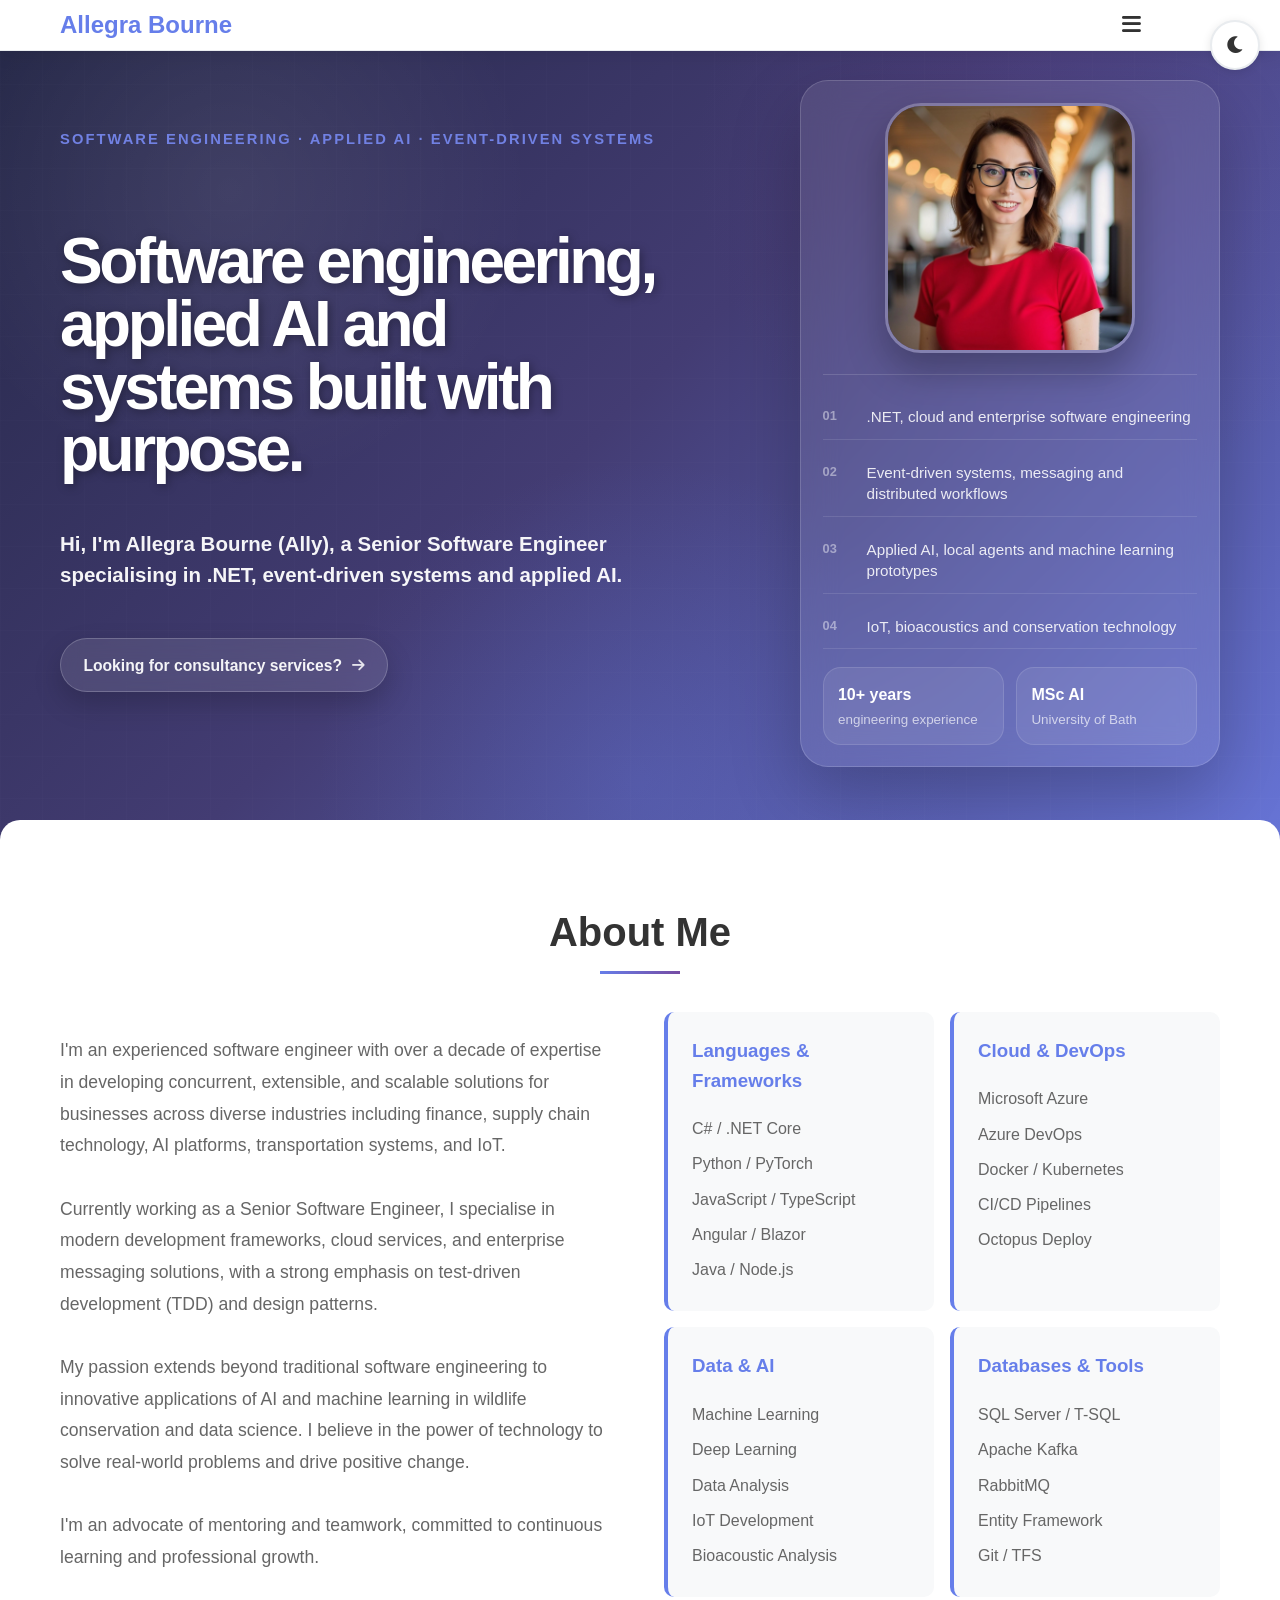
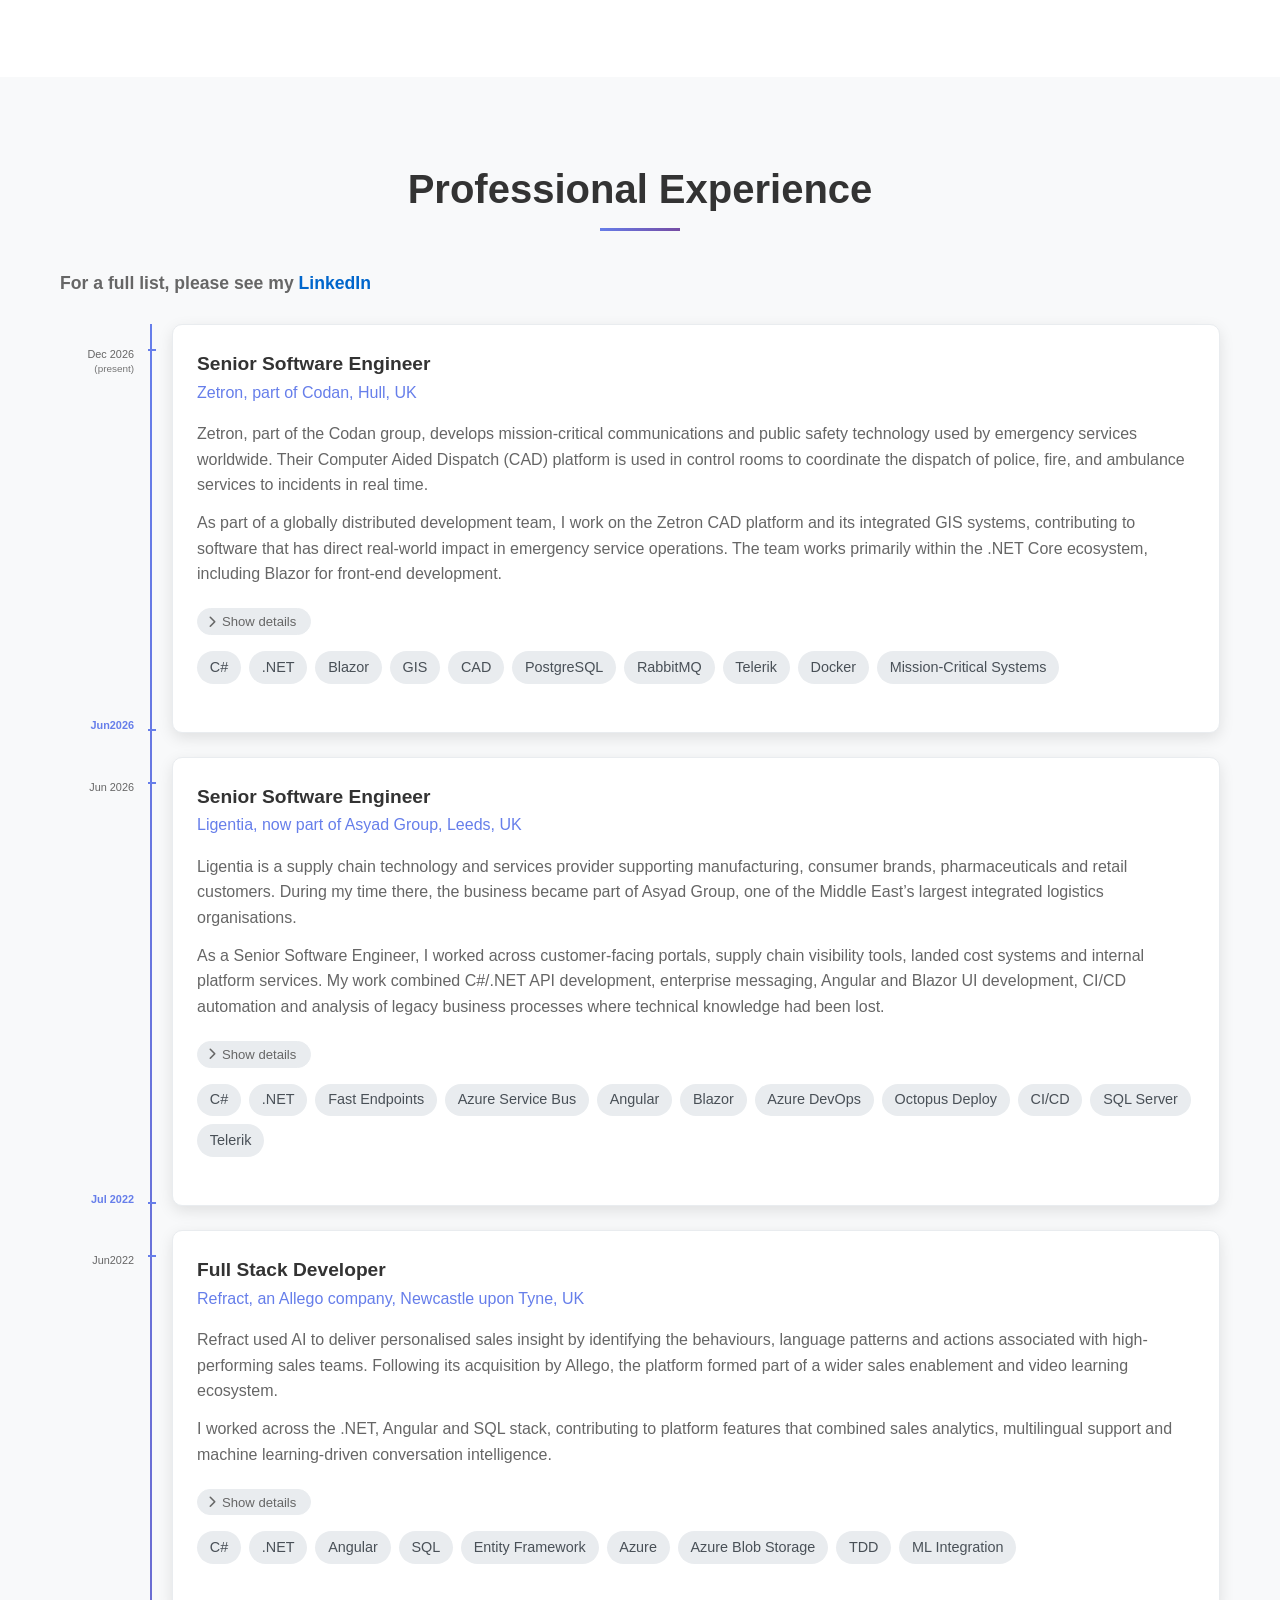
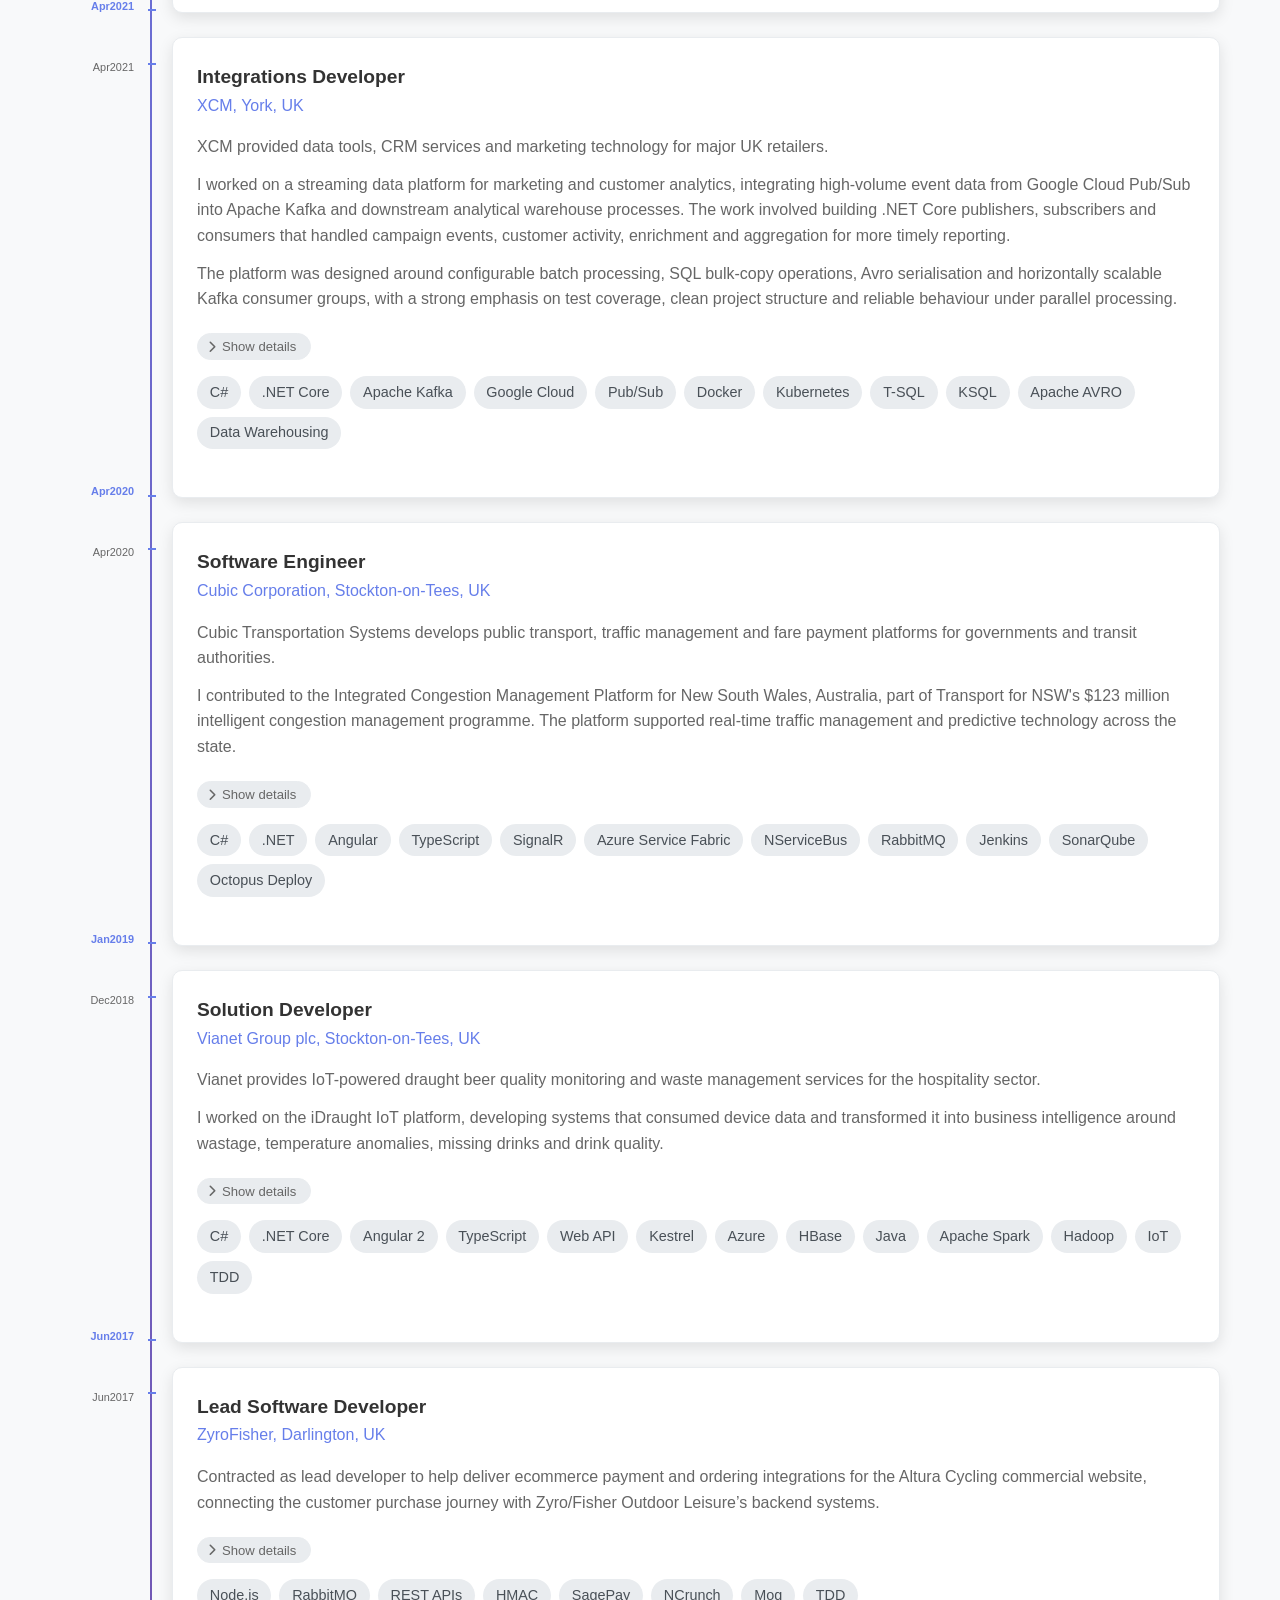
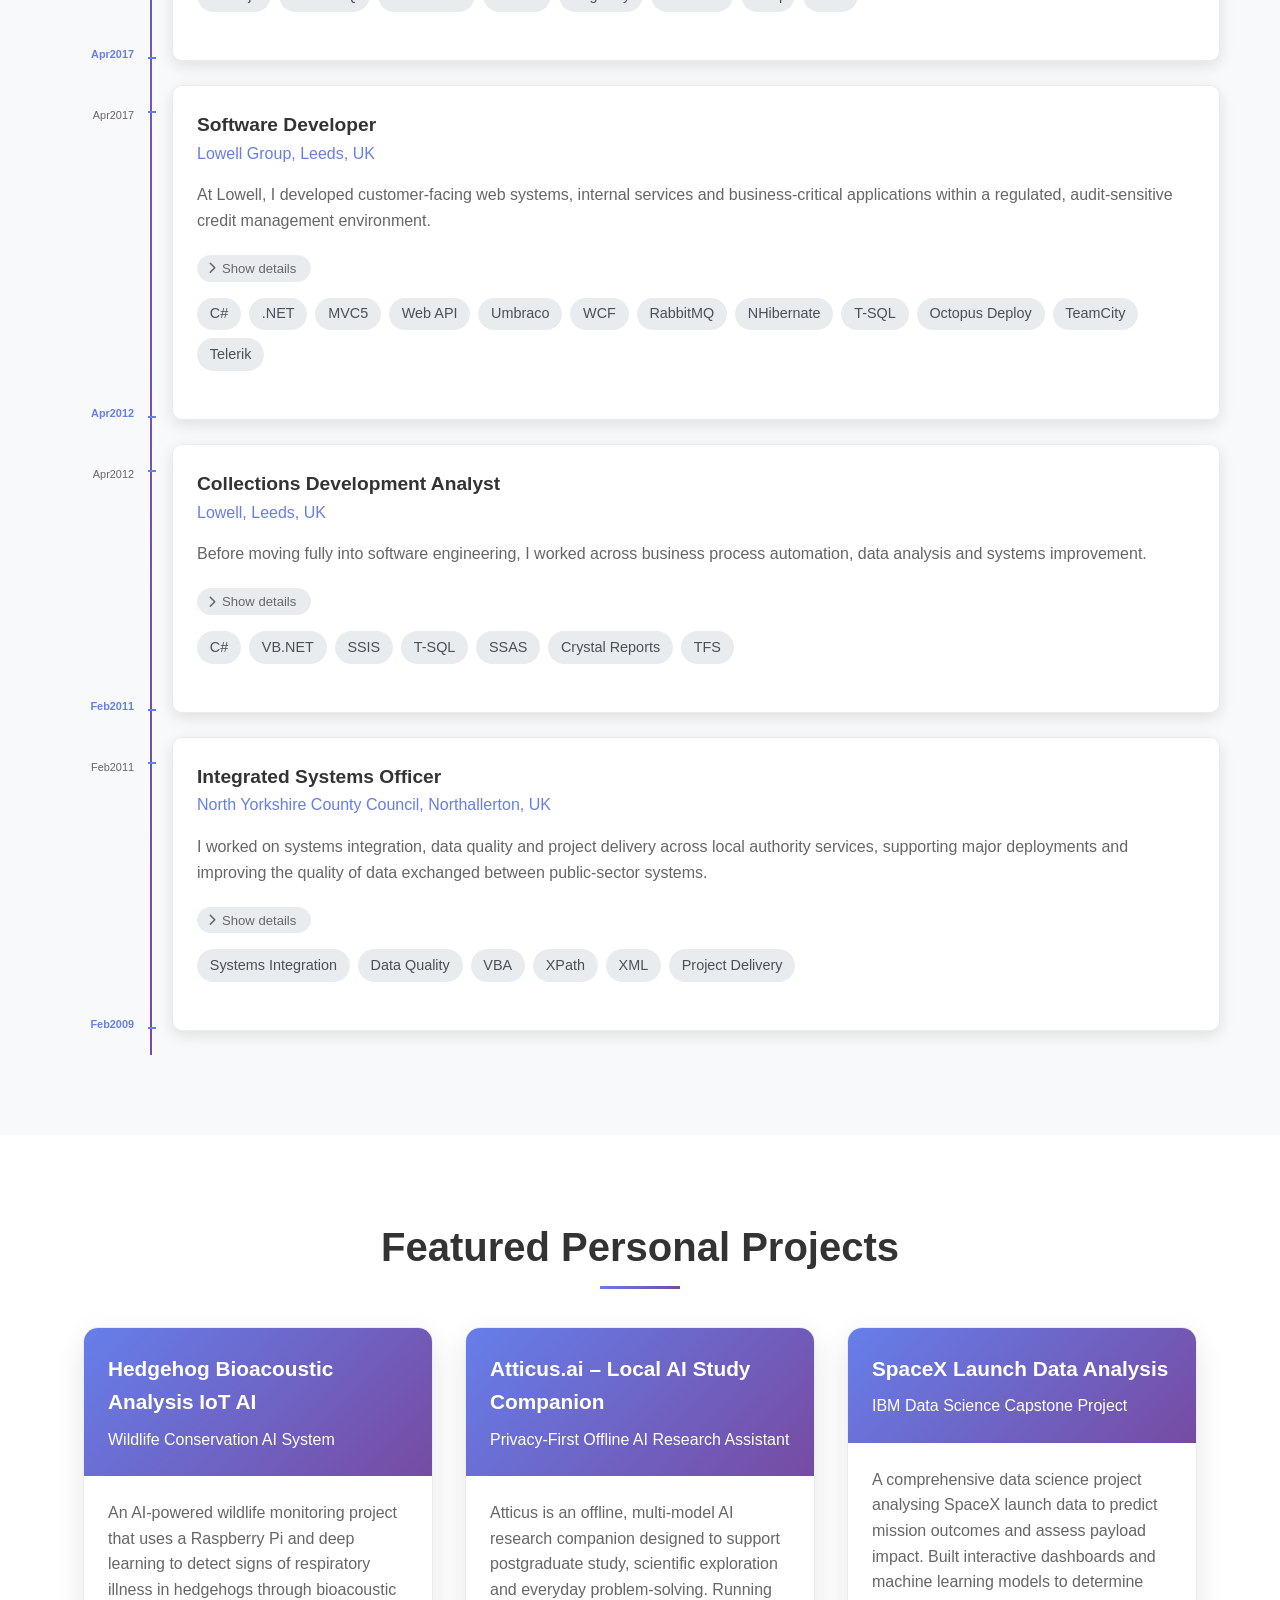
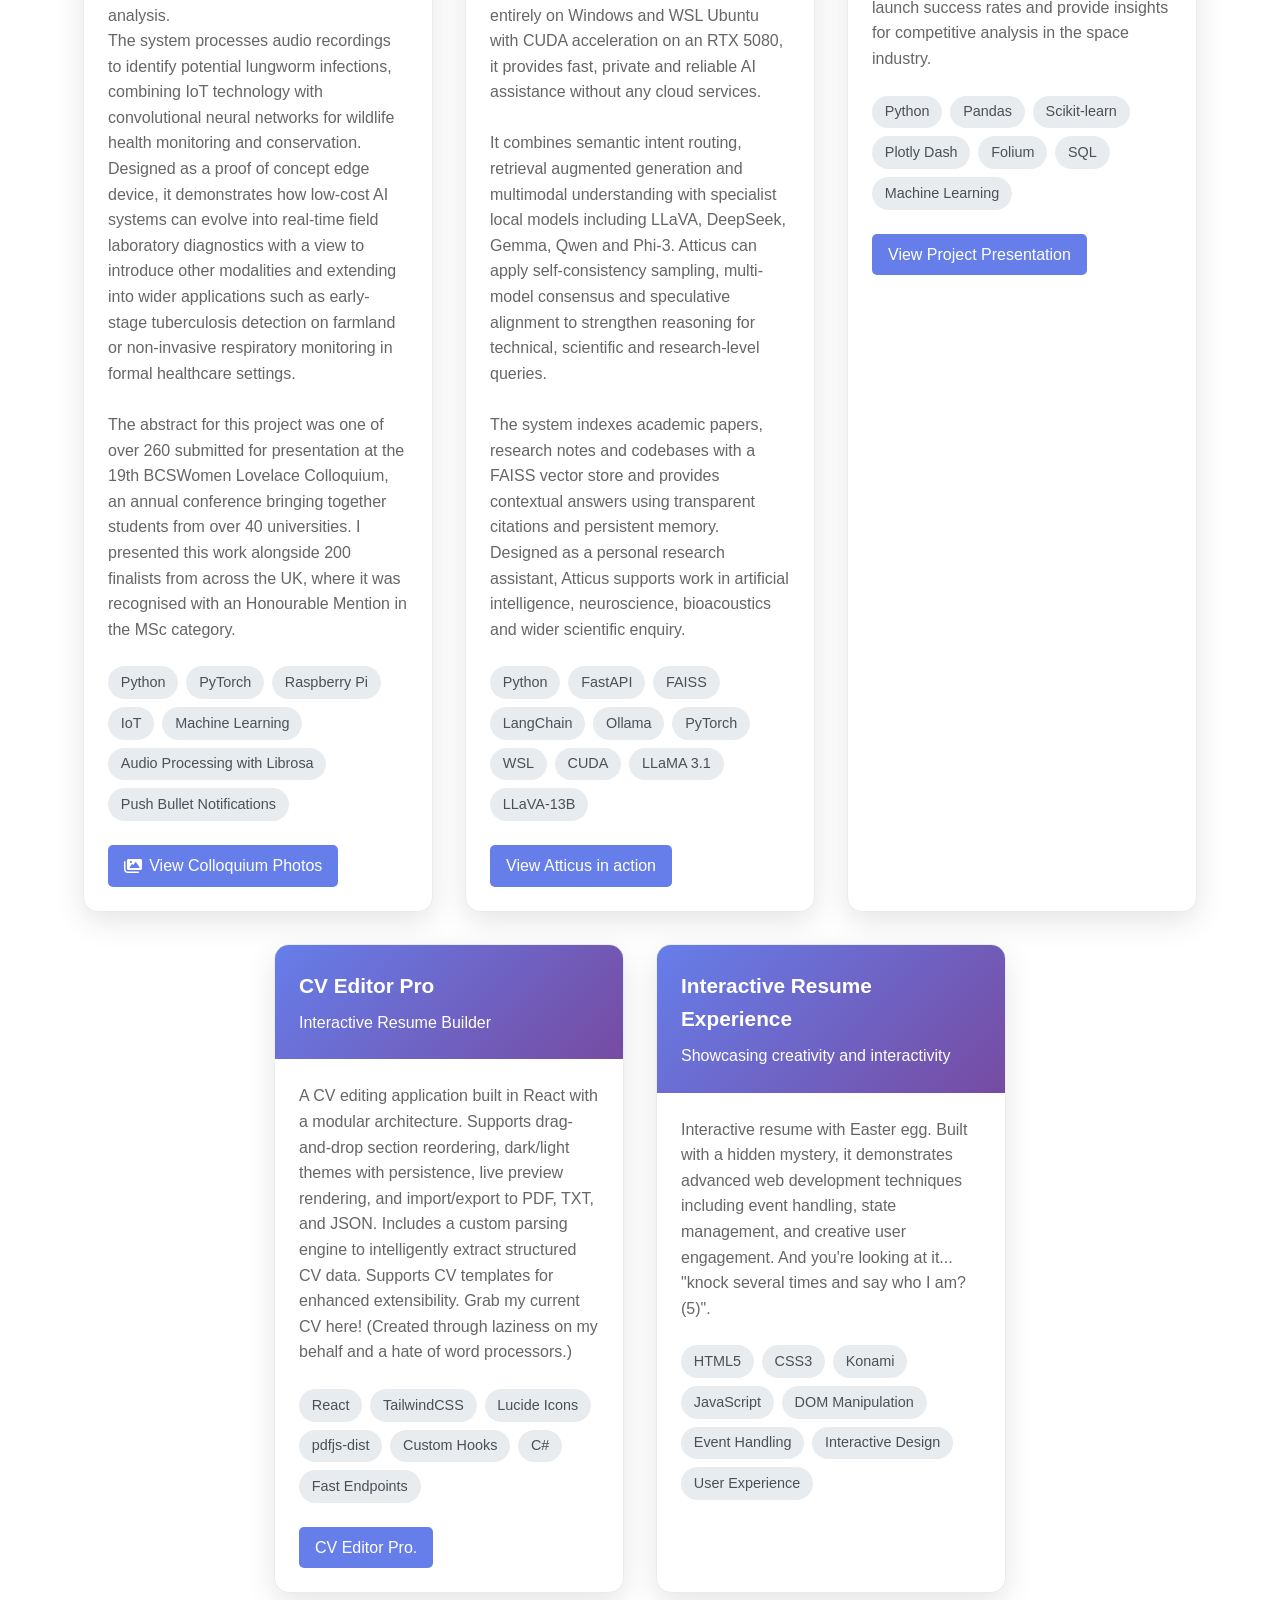
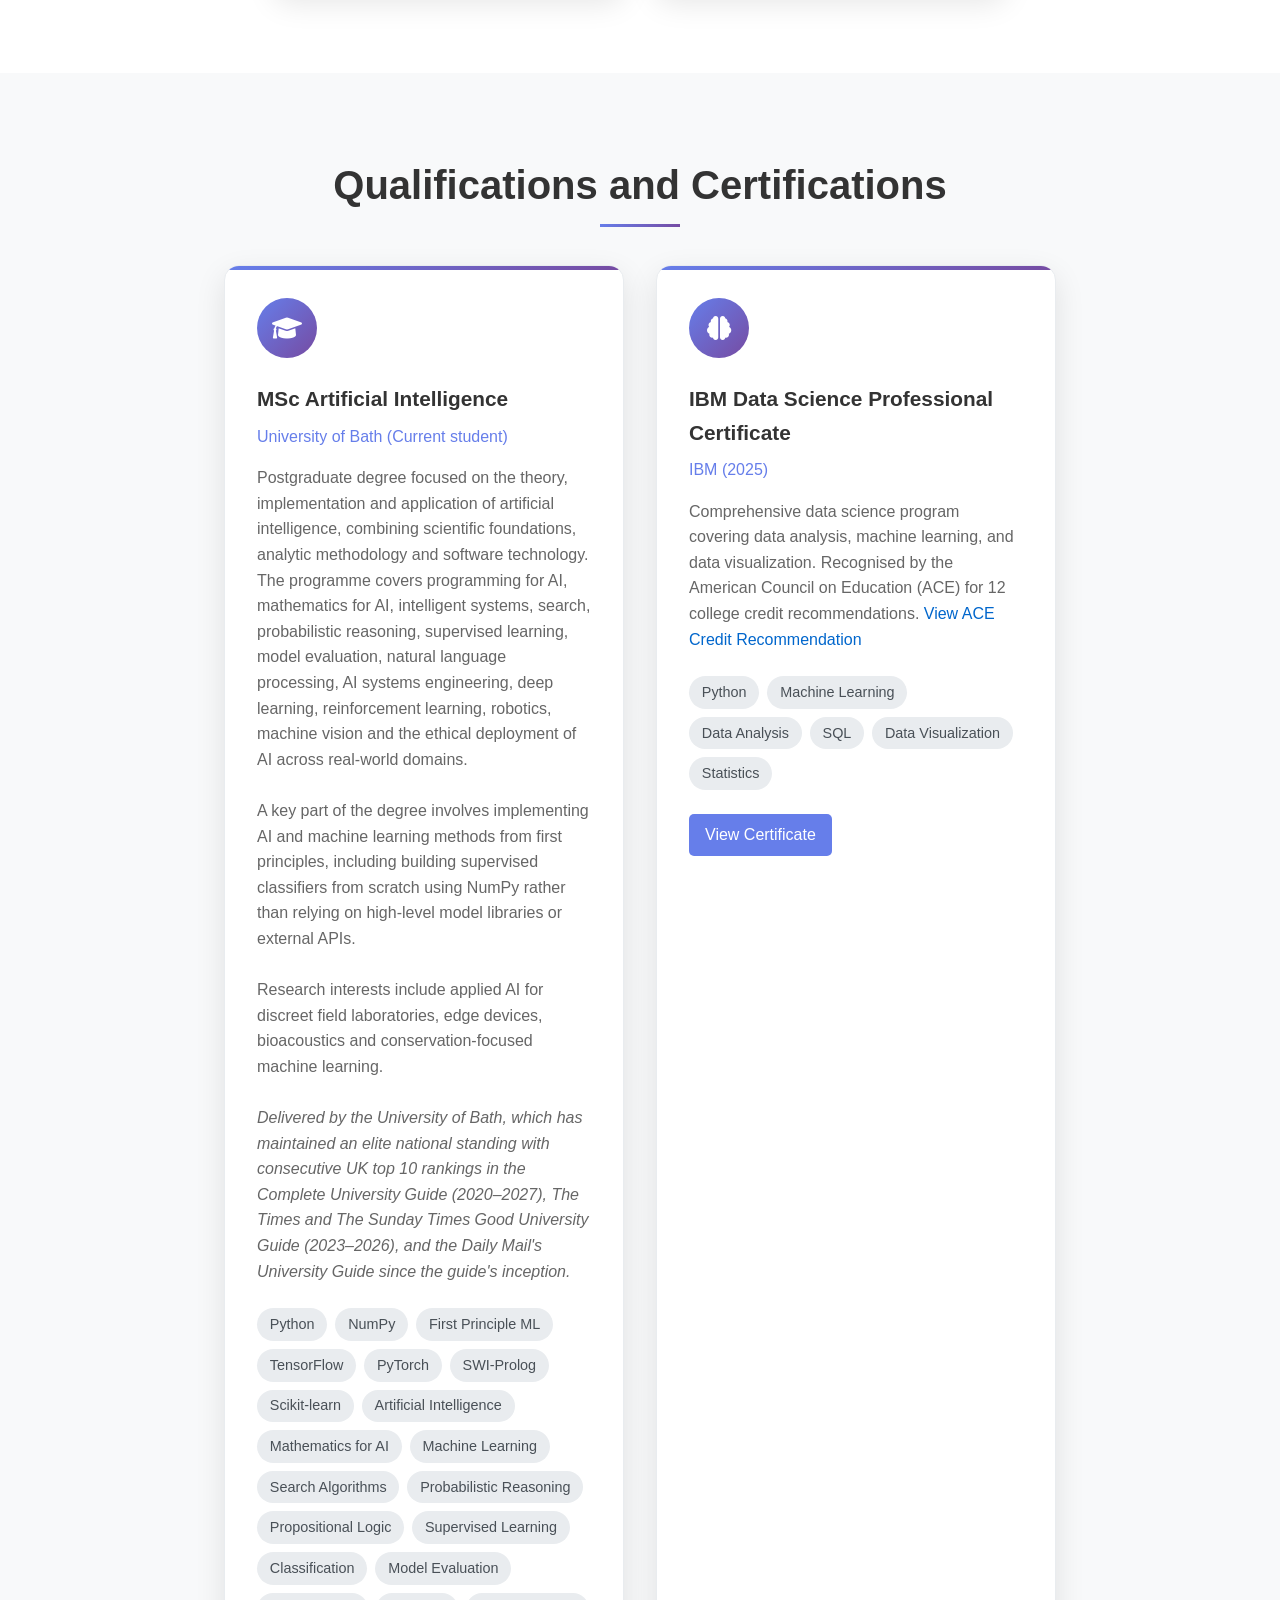
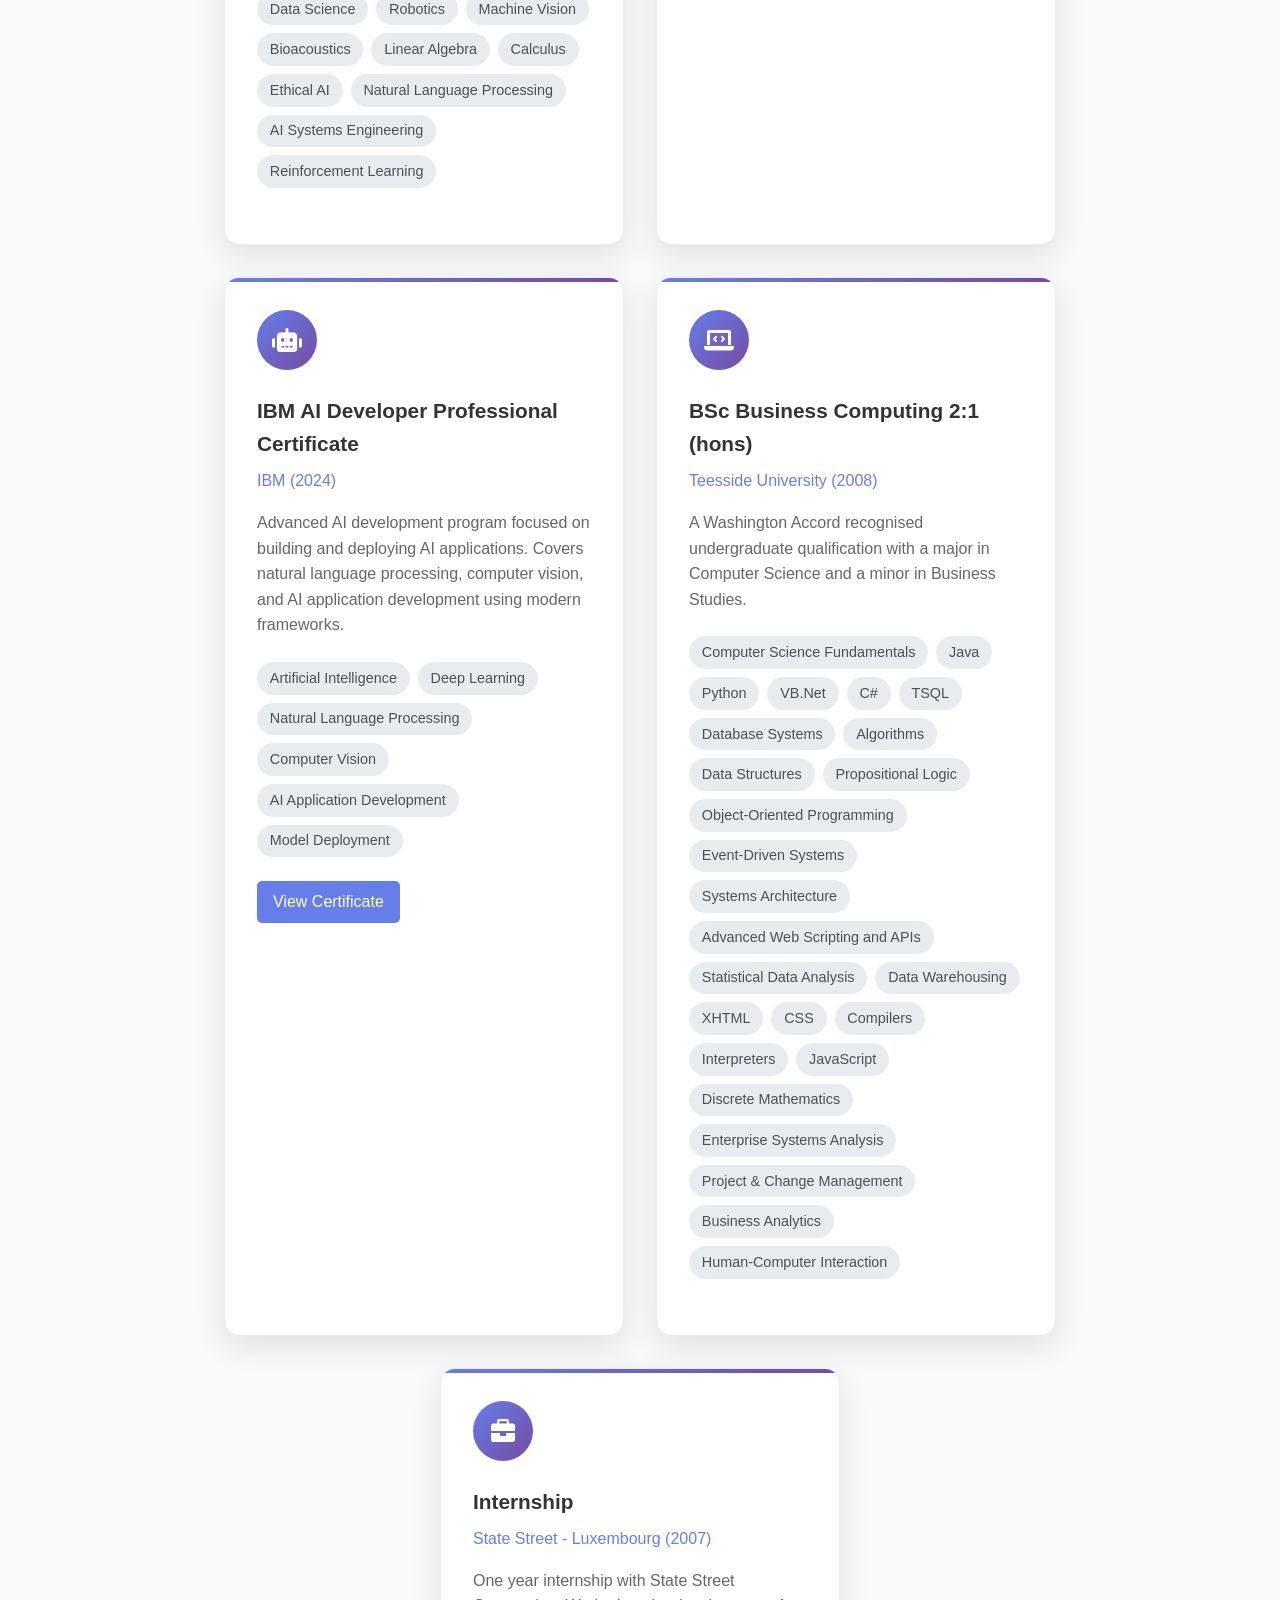
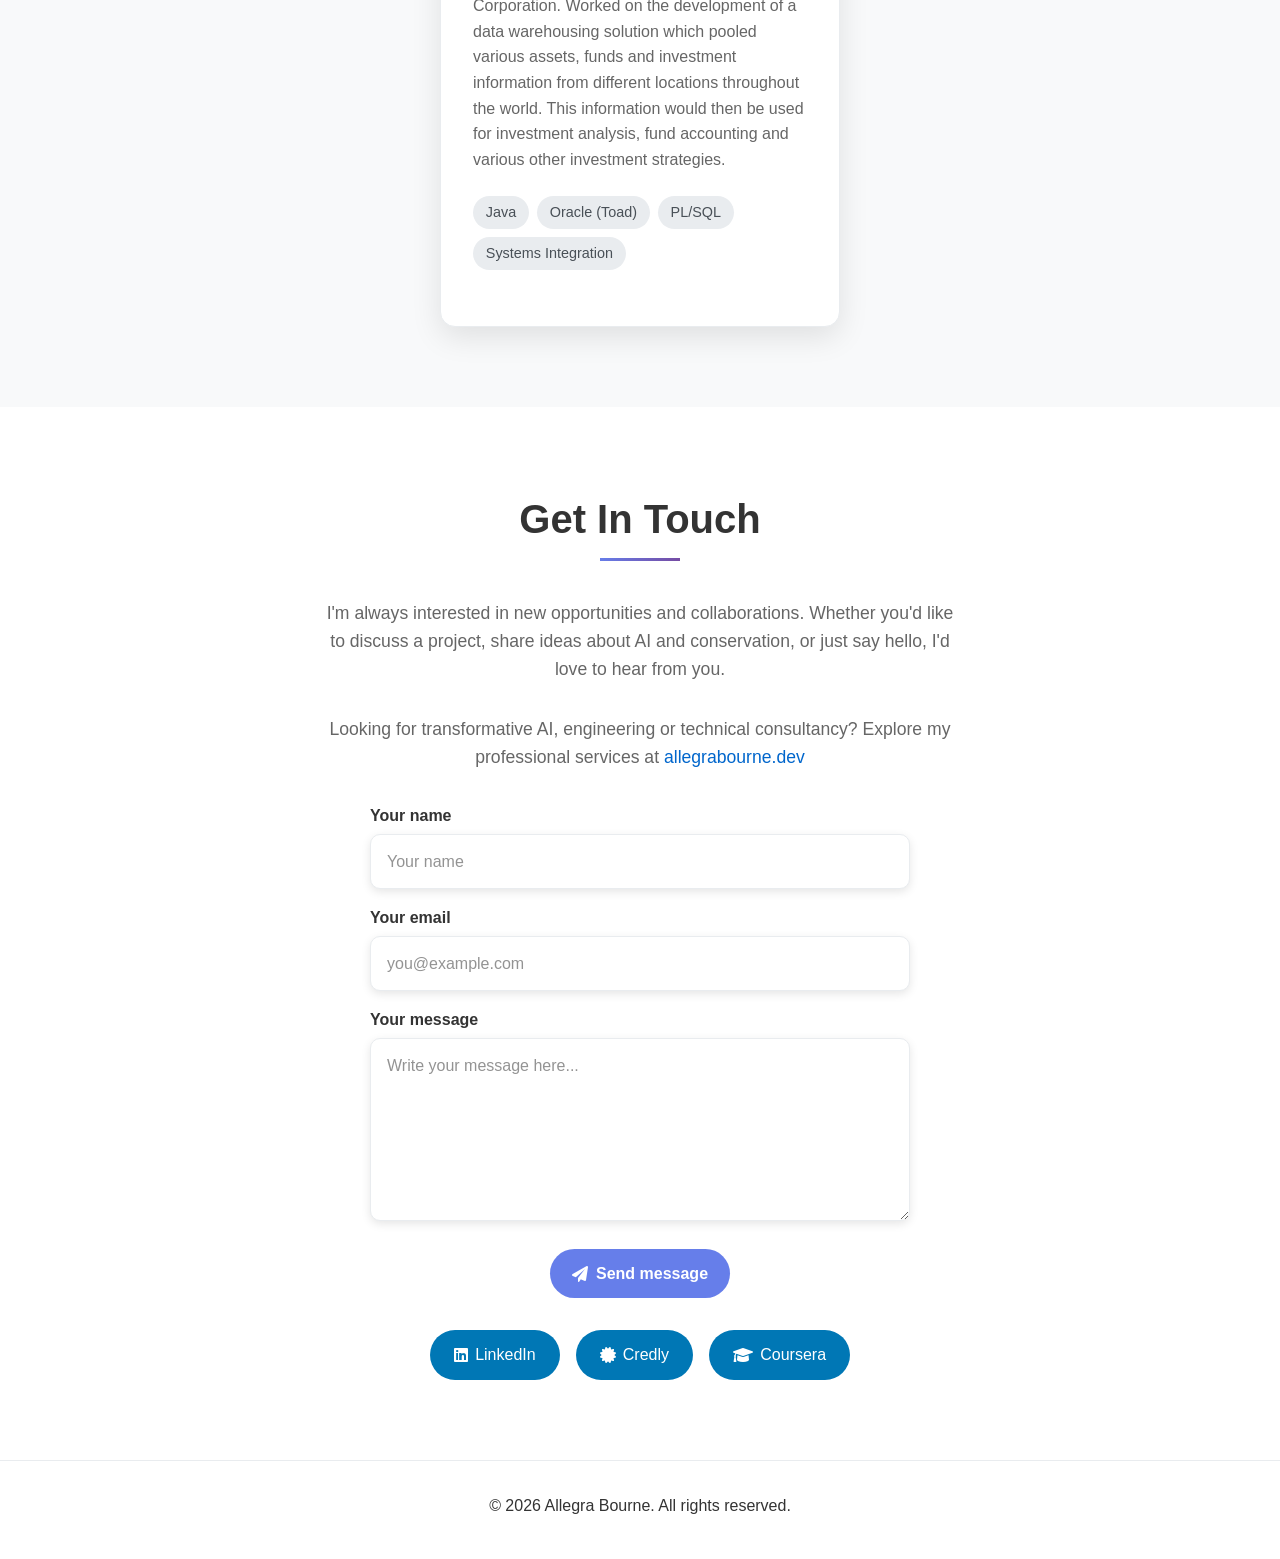
==== commit 4b1cec9d: "fixed start date" ====
--- a/index.html
+++ b/index.html
@@ -206,7 +206,7 @@
 
          <div class="experience-timeline"><div class="experience-timeline-line"></div>
 
-            <div class="tl-dates"><span class="tl-date-end" id="currentTimelineEnd"></span><span class="tl-date-start"><span class="tl-month">Jul</span><span class="tl-year">2026</span></span></div><div class="experience-item" data-dates="Jul 2026 – Present" data-current-role="true" data-start-date="Jul 2026">
+            <div class="tl-dates"><span class="tl-date-end" id="currentTimelineEnd"></span><span class="tl-date-start"><span class="tl-month">Jun</span><span class="tl-year">2026</span></span></div><div class="experience-item" data-dates="Jun 2026 – Present" data-current-role="true" data-start-date="Jun 2026">
     <div class="experience-header">
         <div>
             <div class="experience-title">Senior Software Engineer</div>
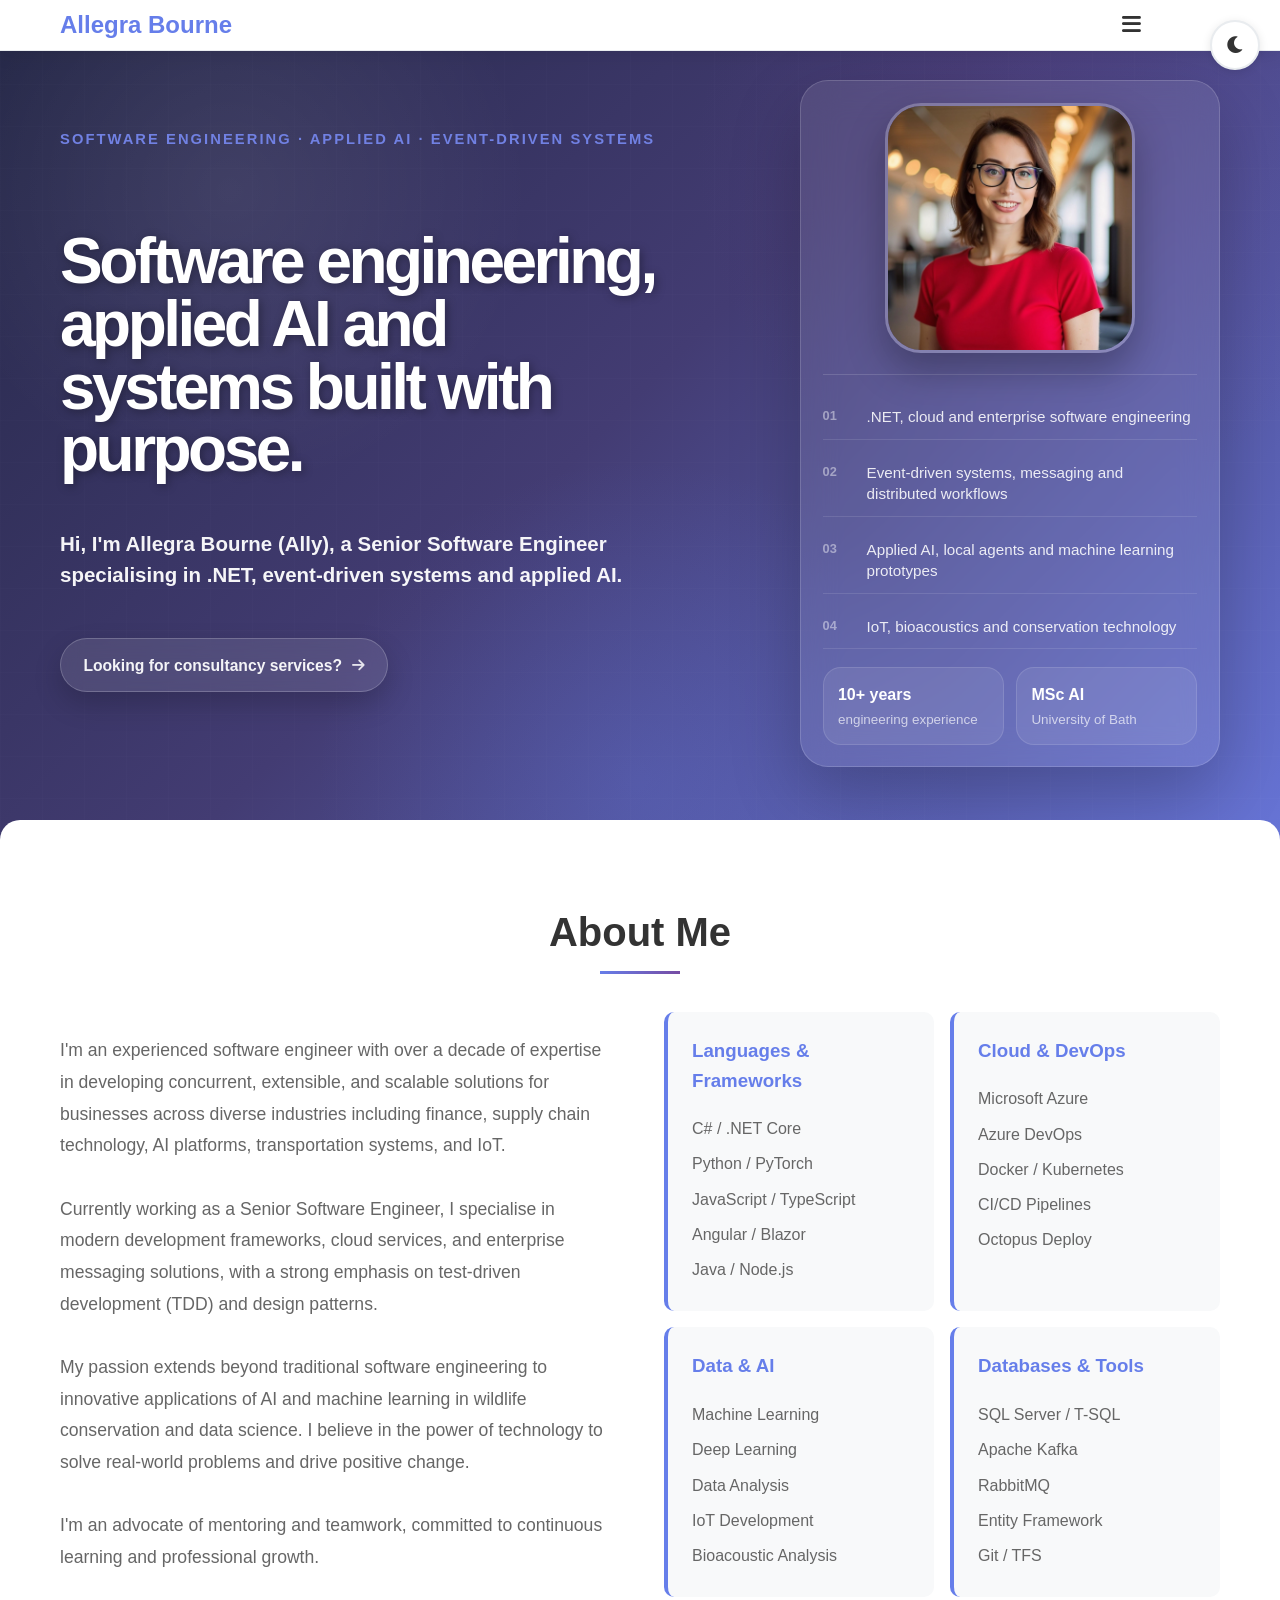
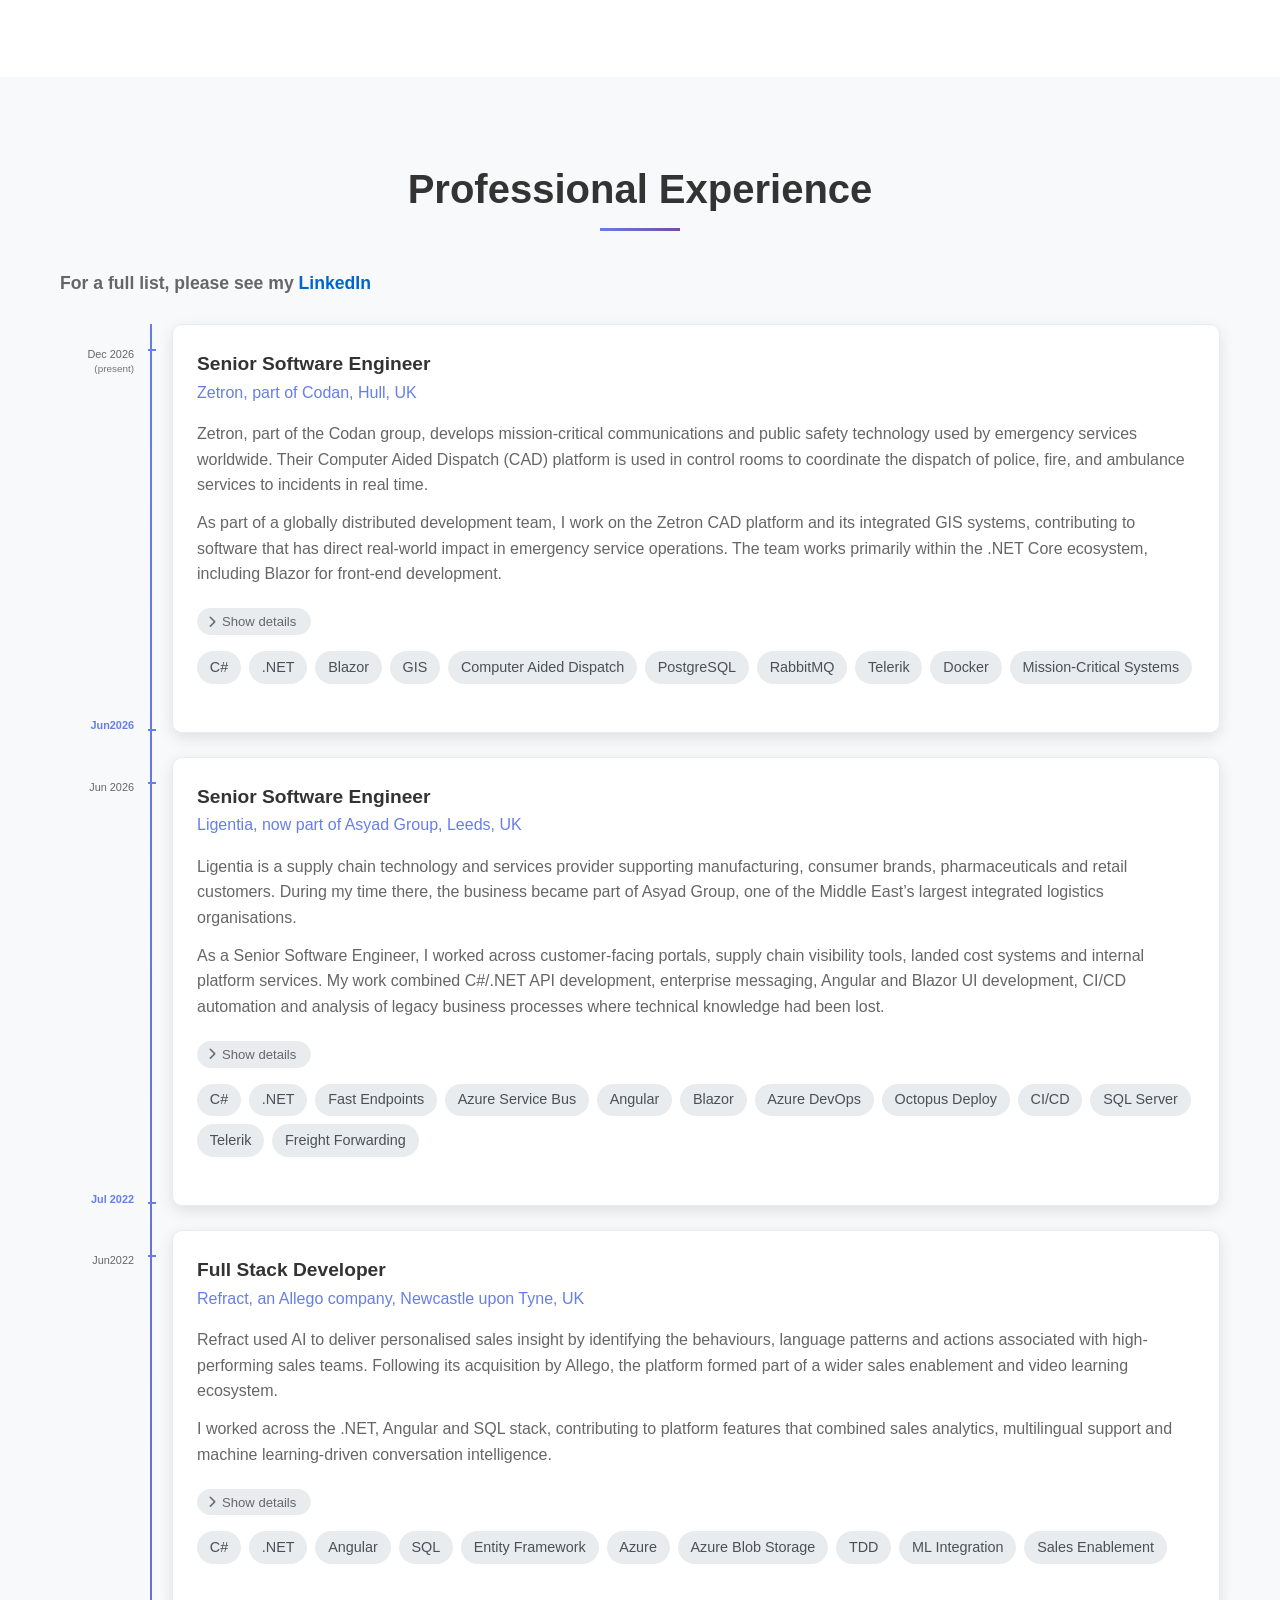
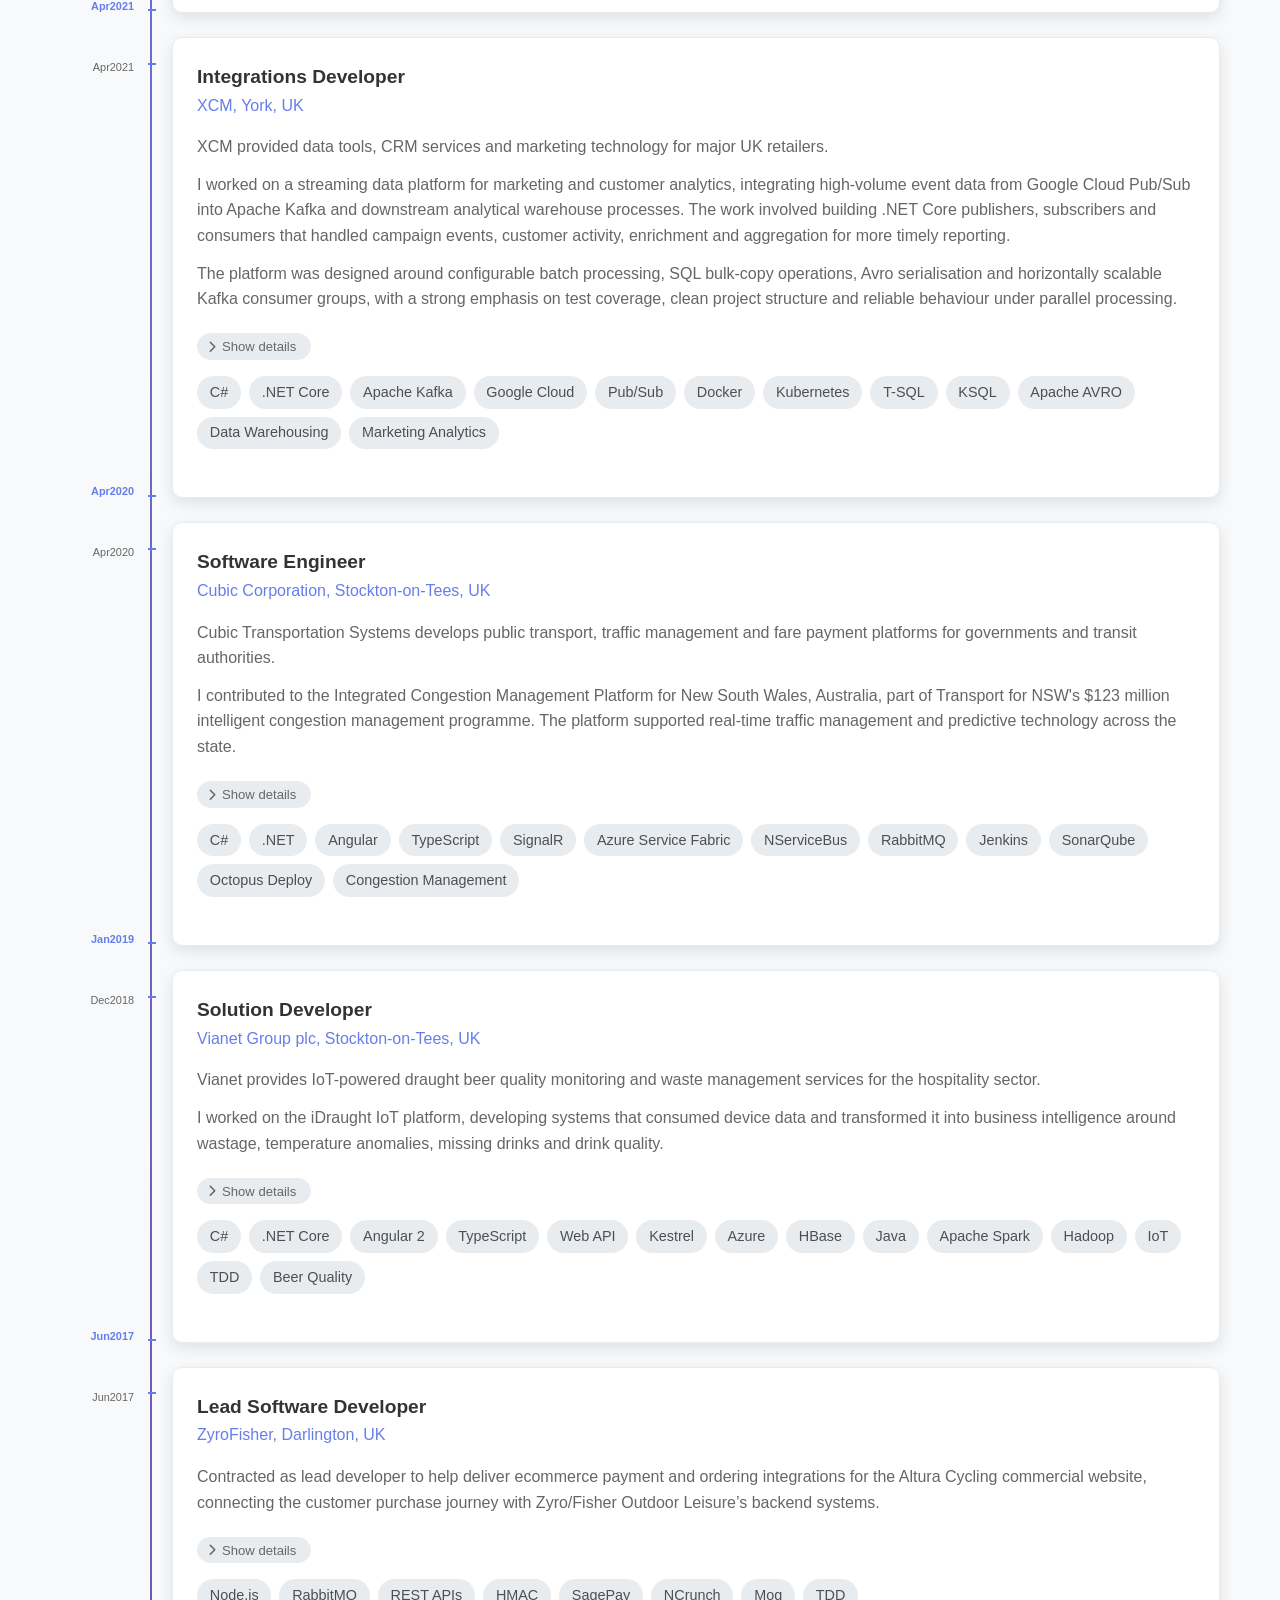
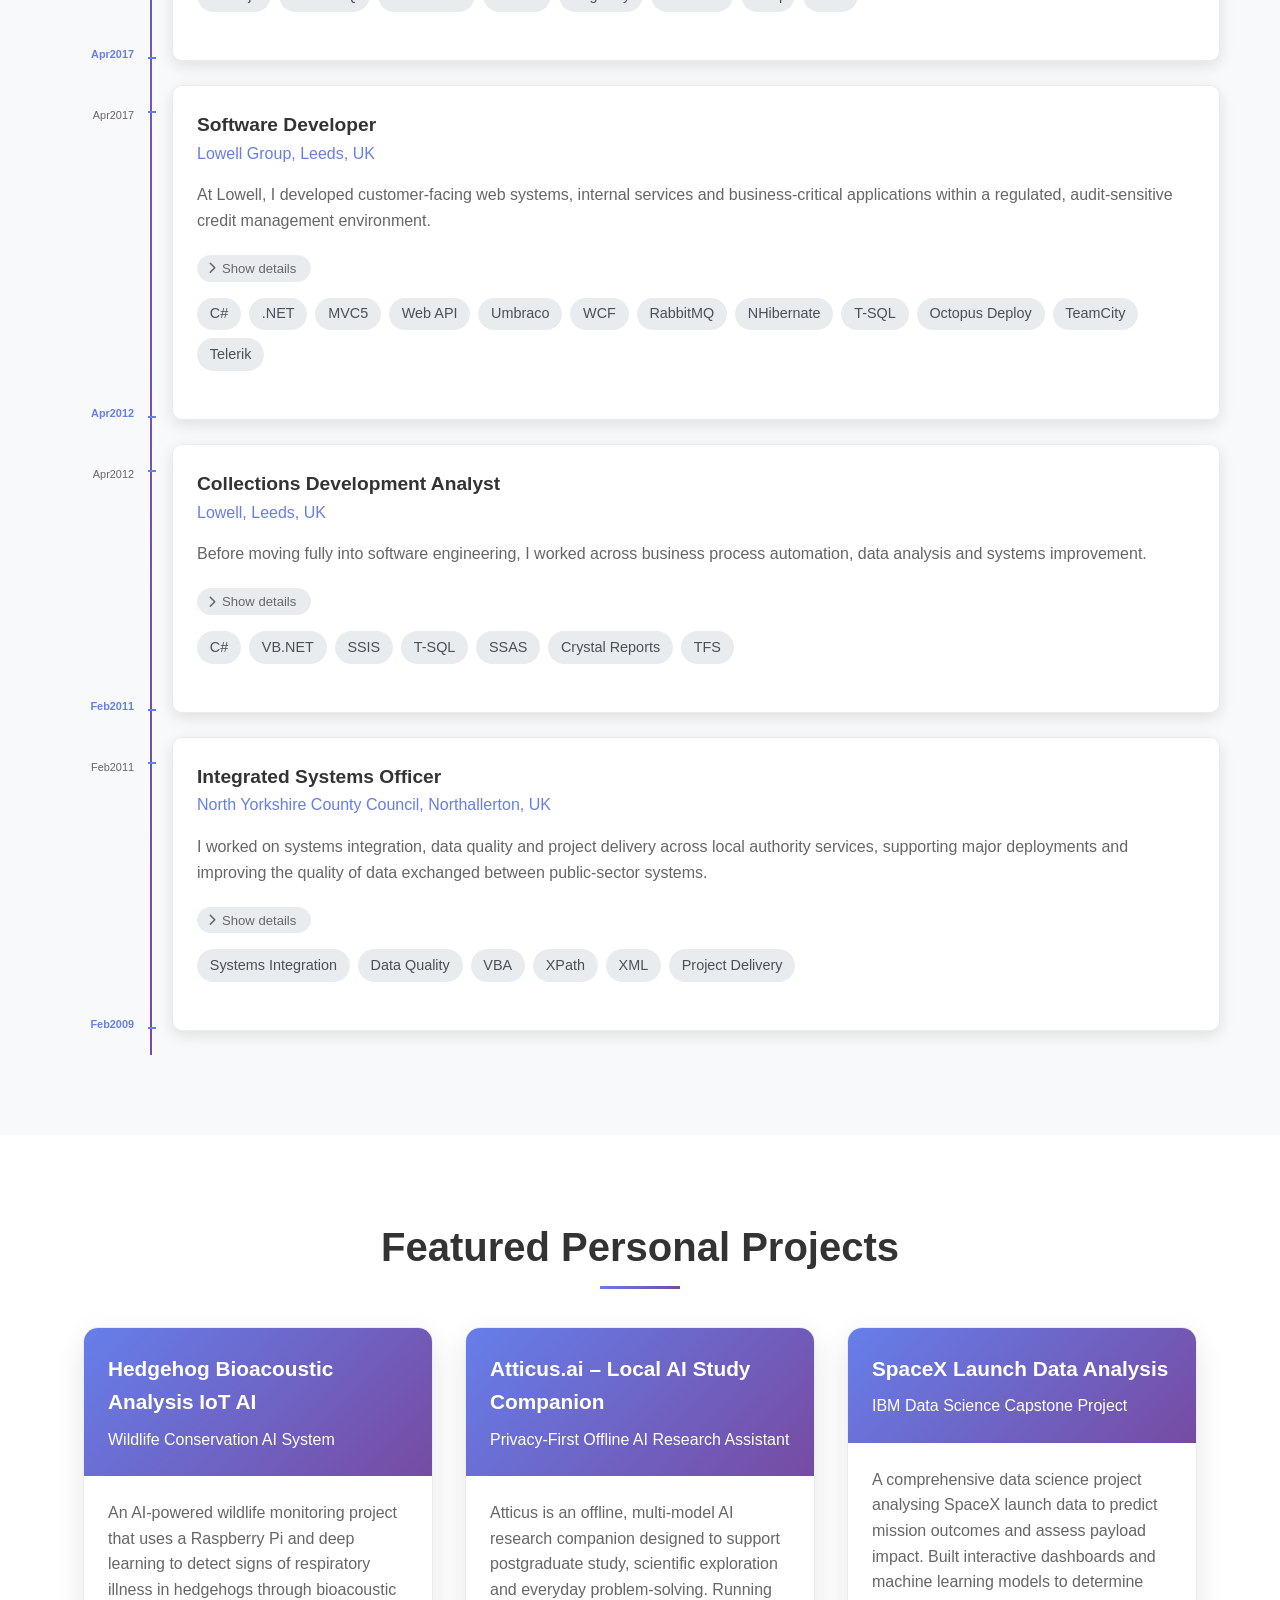
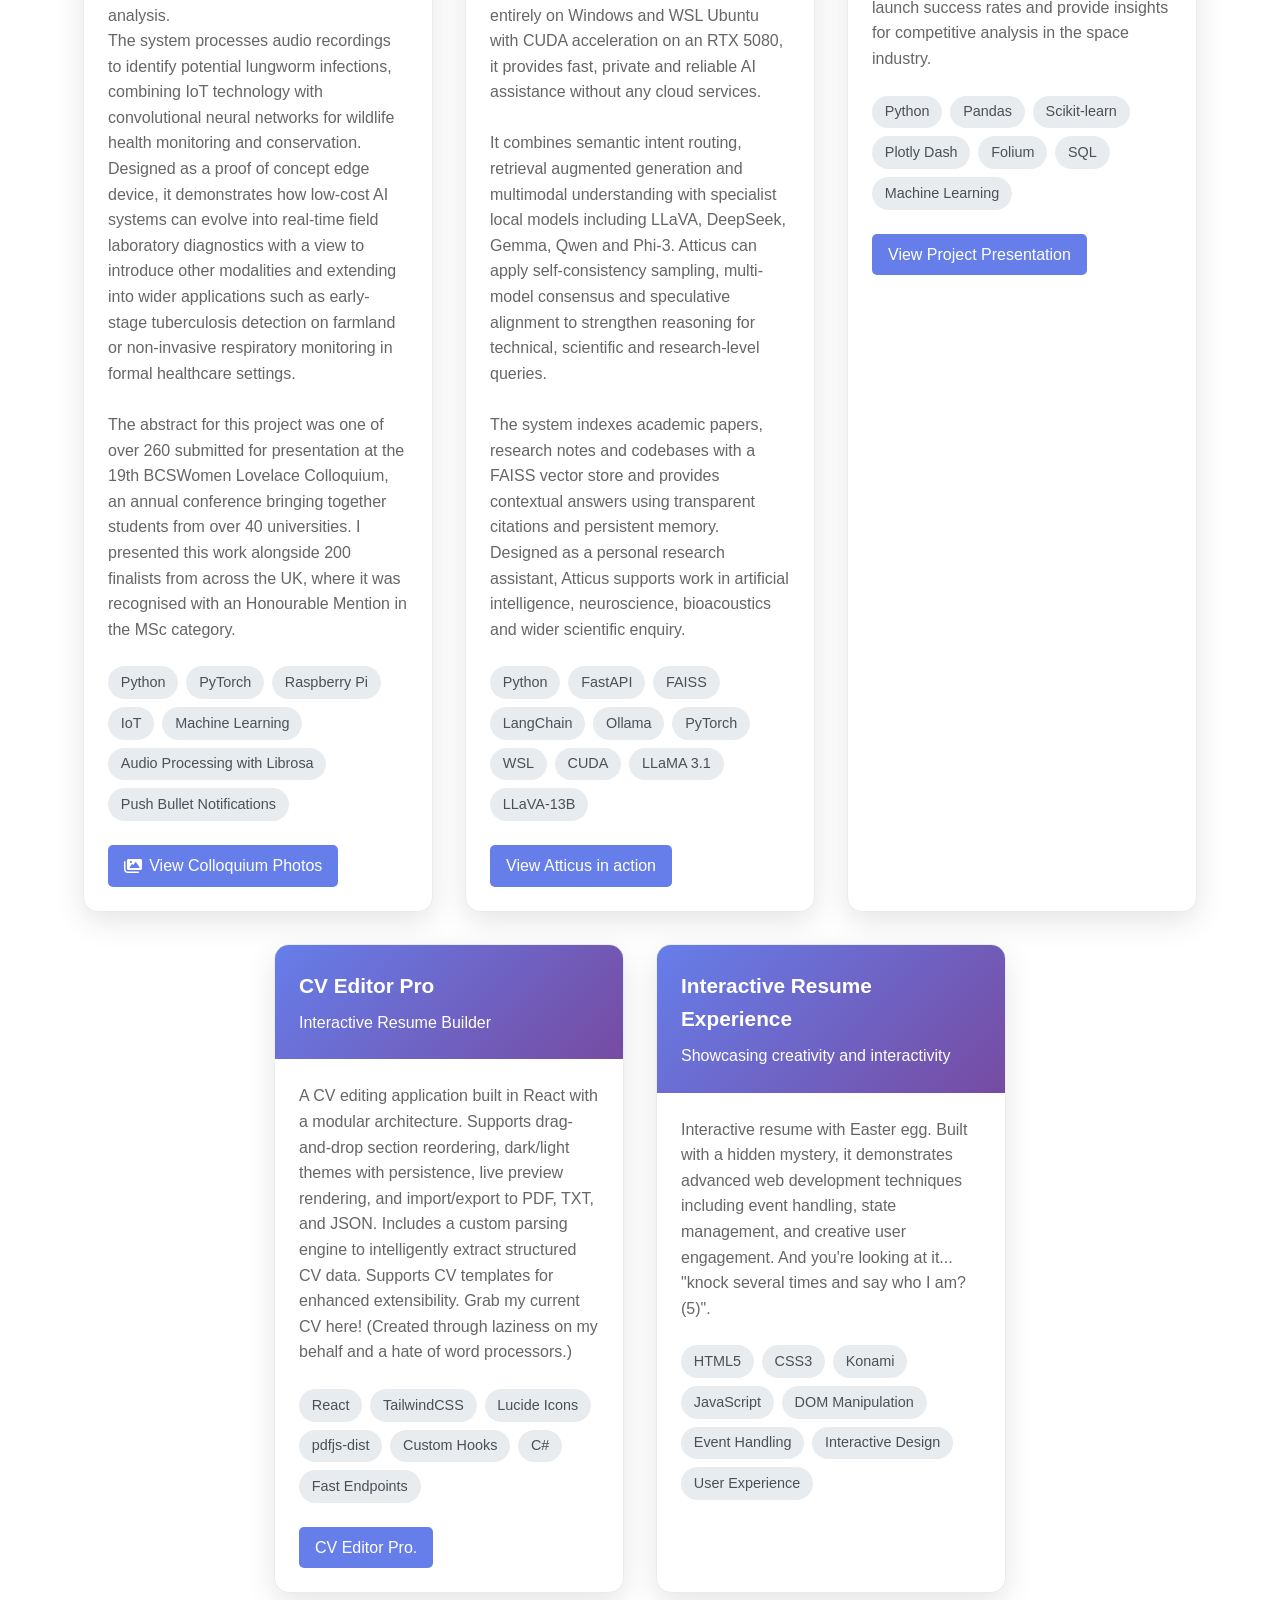
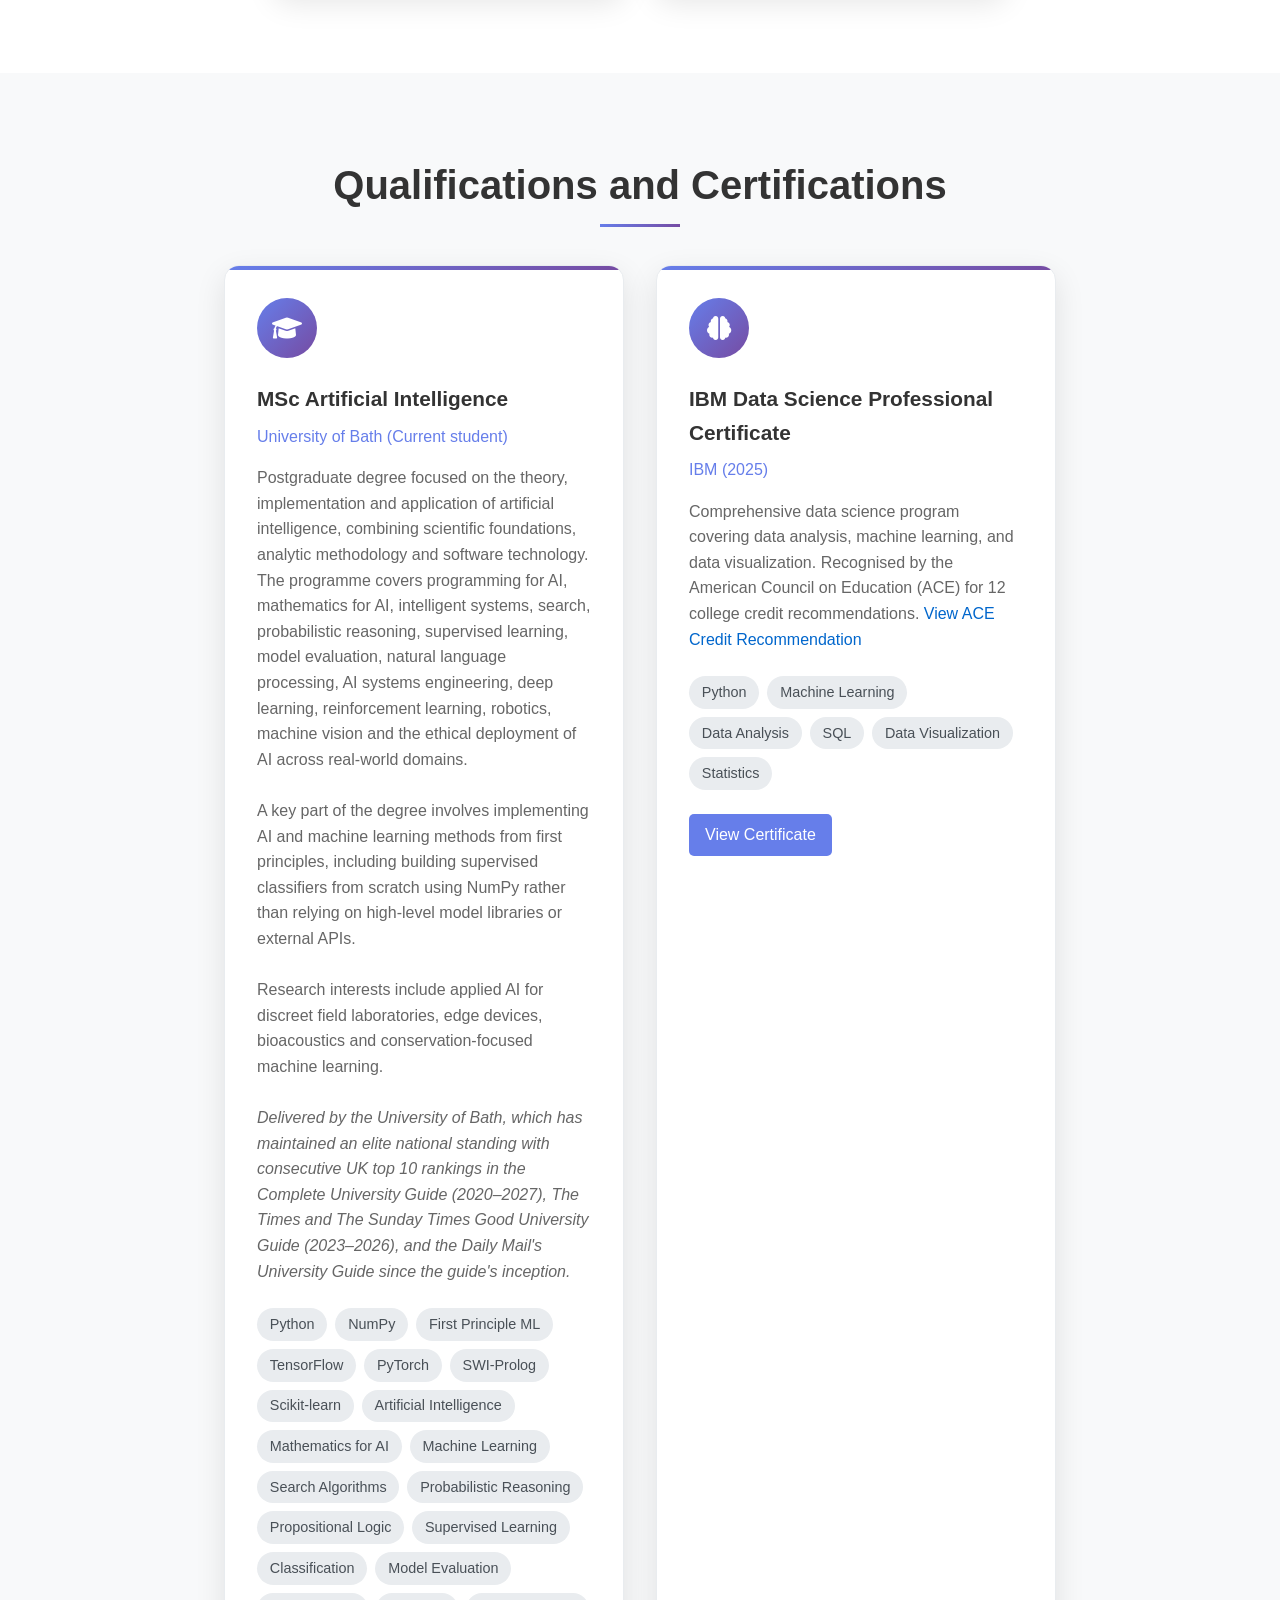
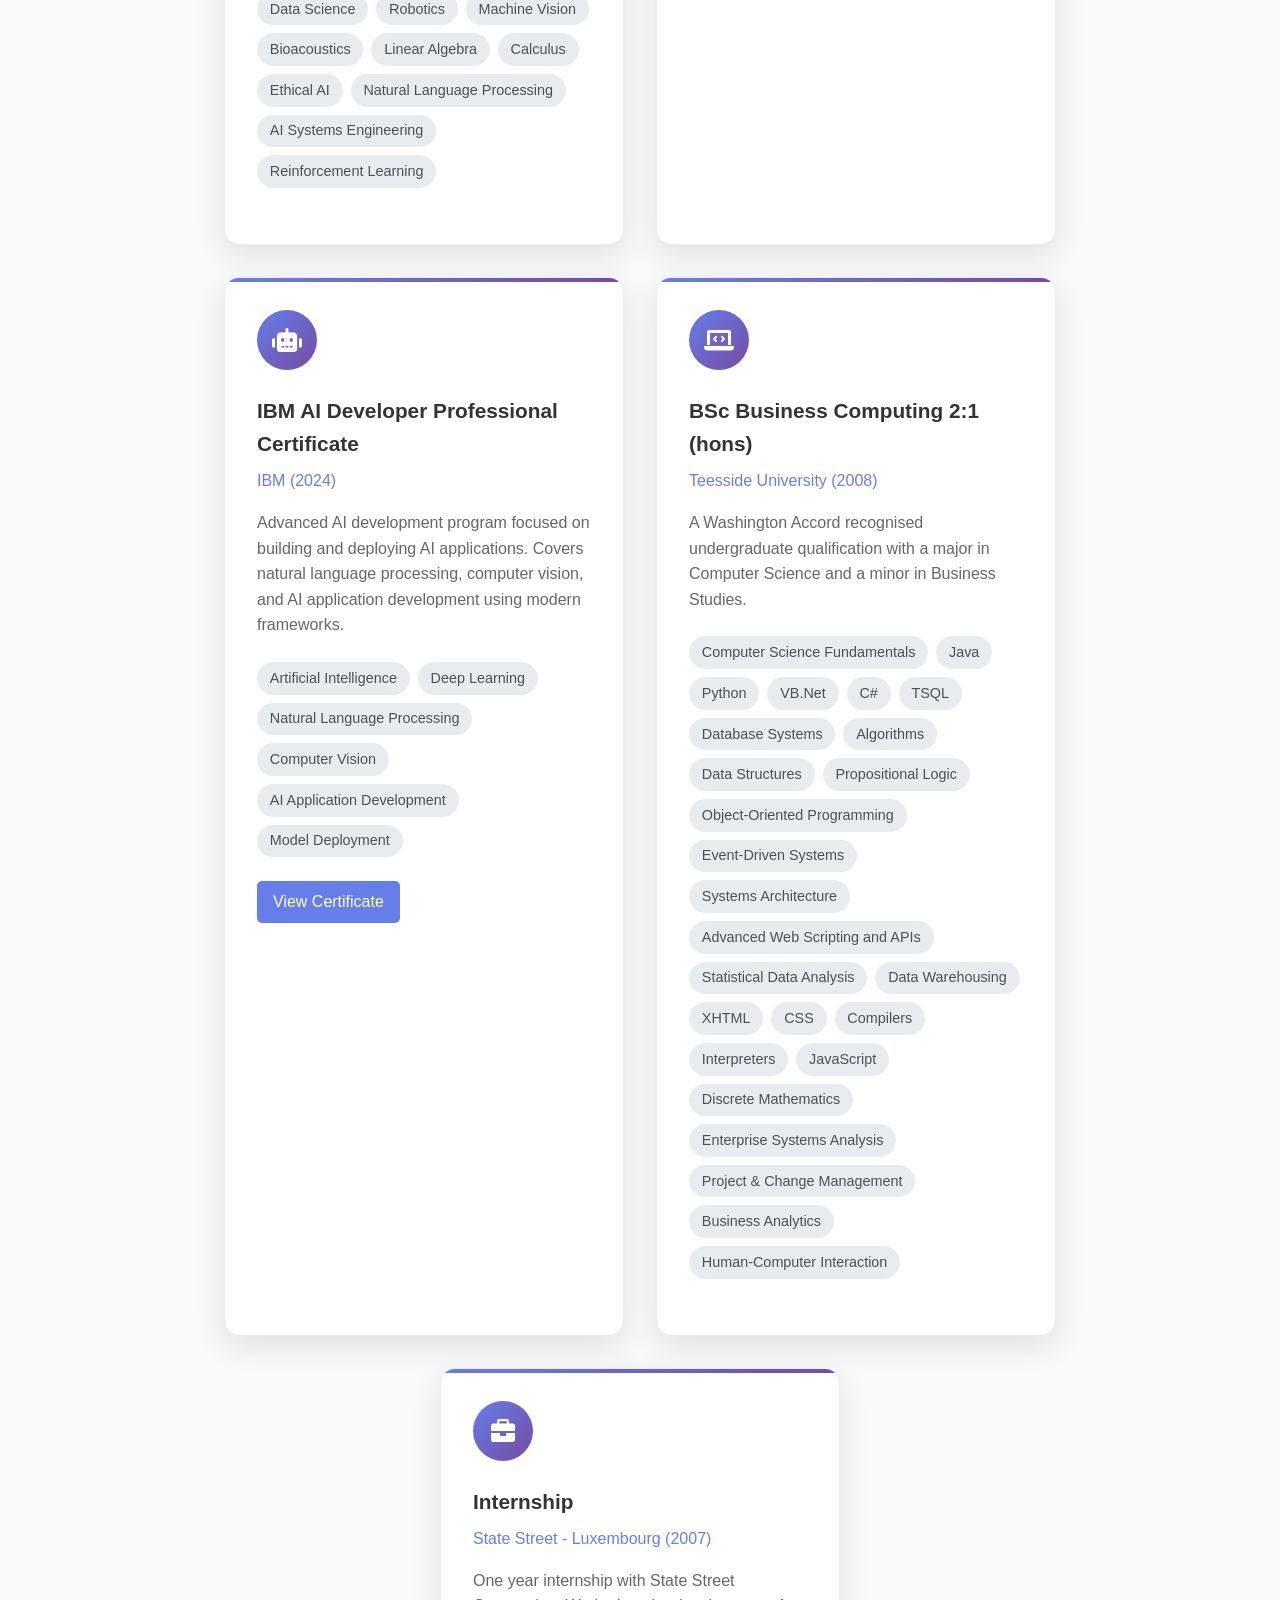
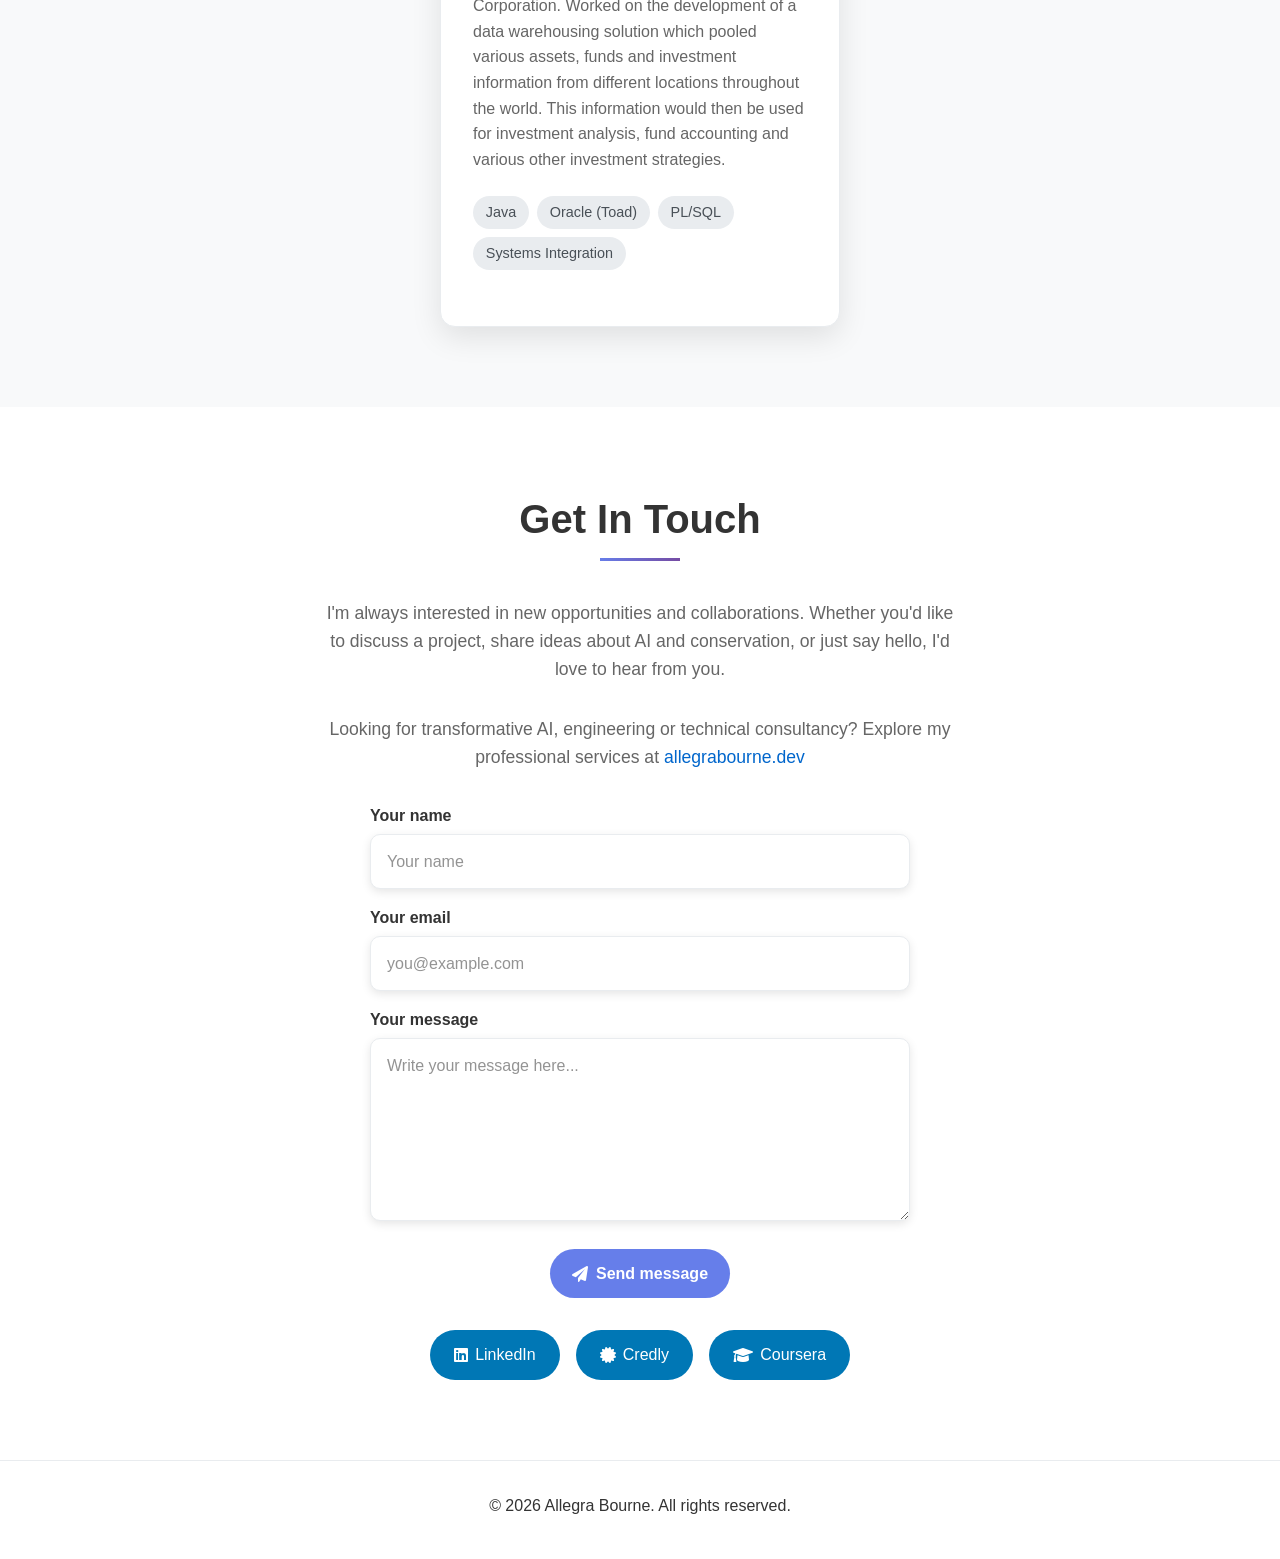
==== commit cd78d0a9: "Added business pips" ====
--- a/index.html
+++ b/index.html
@@ -244,7 +244,7 @@
         <span class="tech-tag">.NET</span>
         <span class="tech-tag">Blazor</span>
         <span class="tech-tag">GIS</span>
-        <span class="tech-tag">CAD</span>
+        <span class="tech-tag">Computer Aided Dispatch</span>
         <span class="tech-tag">PostgreSQL</span>
         <span class="tech-tag">RabbitMQ</span>
         <span class="tech-tag">Telerik</span>
@@ -310,6 +310,7 @@
                 <span class="tech-tag">CI/CD</span>
                 <span class="tech-tag">SQL Server</span>
                 <span class="tech-tag">Telerik</span>
+                <span class="tech-tag">Freight Forwarding</span>
             </div>
         </div>
 
@@ -358,6 +359,7 @@
                     <span class="tech-tag">Azure Blob Storage</span>
                     <span class="tech-tag">TDD</span>
                     <span class="tech-tag">ML Integration</span>
+                    <span class="tech-tag">Sales Enablement</span>
                 </div>
             </div>
 
@@ -415,6 +417,7 @@
                     <span class="tech-tag">KSQL</span>
                     <span class="tech-tag">Apache AVRO</span>
                     <span class="tech-tag">Data Warehousing</span>
+                    <span class="tech-tag">Marketing Analytics</span>
                 </div>
             </div>
 
@@ -465,6 +468,7 @@
                     <span class="tech-tag">Jenkins</span>
                     <span class="tech-tag">SonarQube</span>
                     <span class="tech-tag">Octopus Deploy</span>
+                    <span class="tech-tag">Congestion Management</span>
                 </div>
             </div>
 
@@ -517,6 +521,7 @@
                     <span class="tech-tag">Hadoop</span>
                     <span class="tech-tag">IoT</span>
                     <span class="tech-tag">TDD</span>
+                    <span class="tech-tag">Beer Quality</span>
                 </div>
             </div>
 
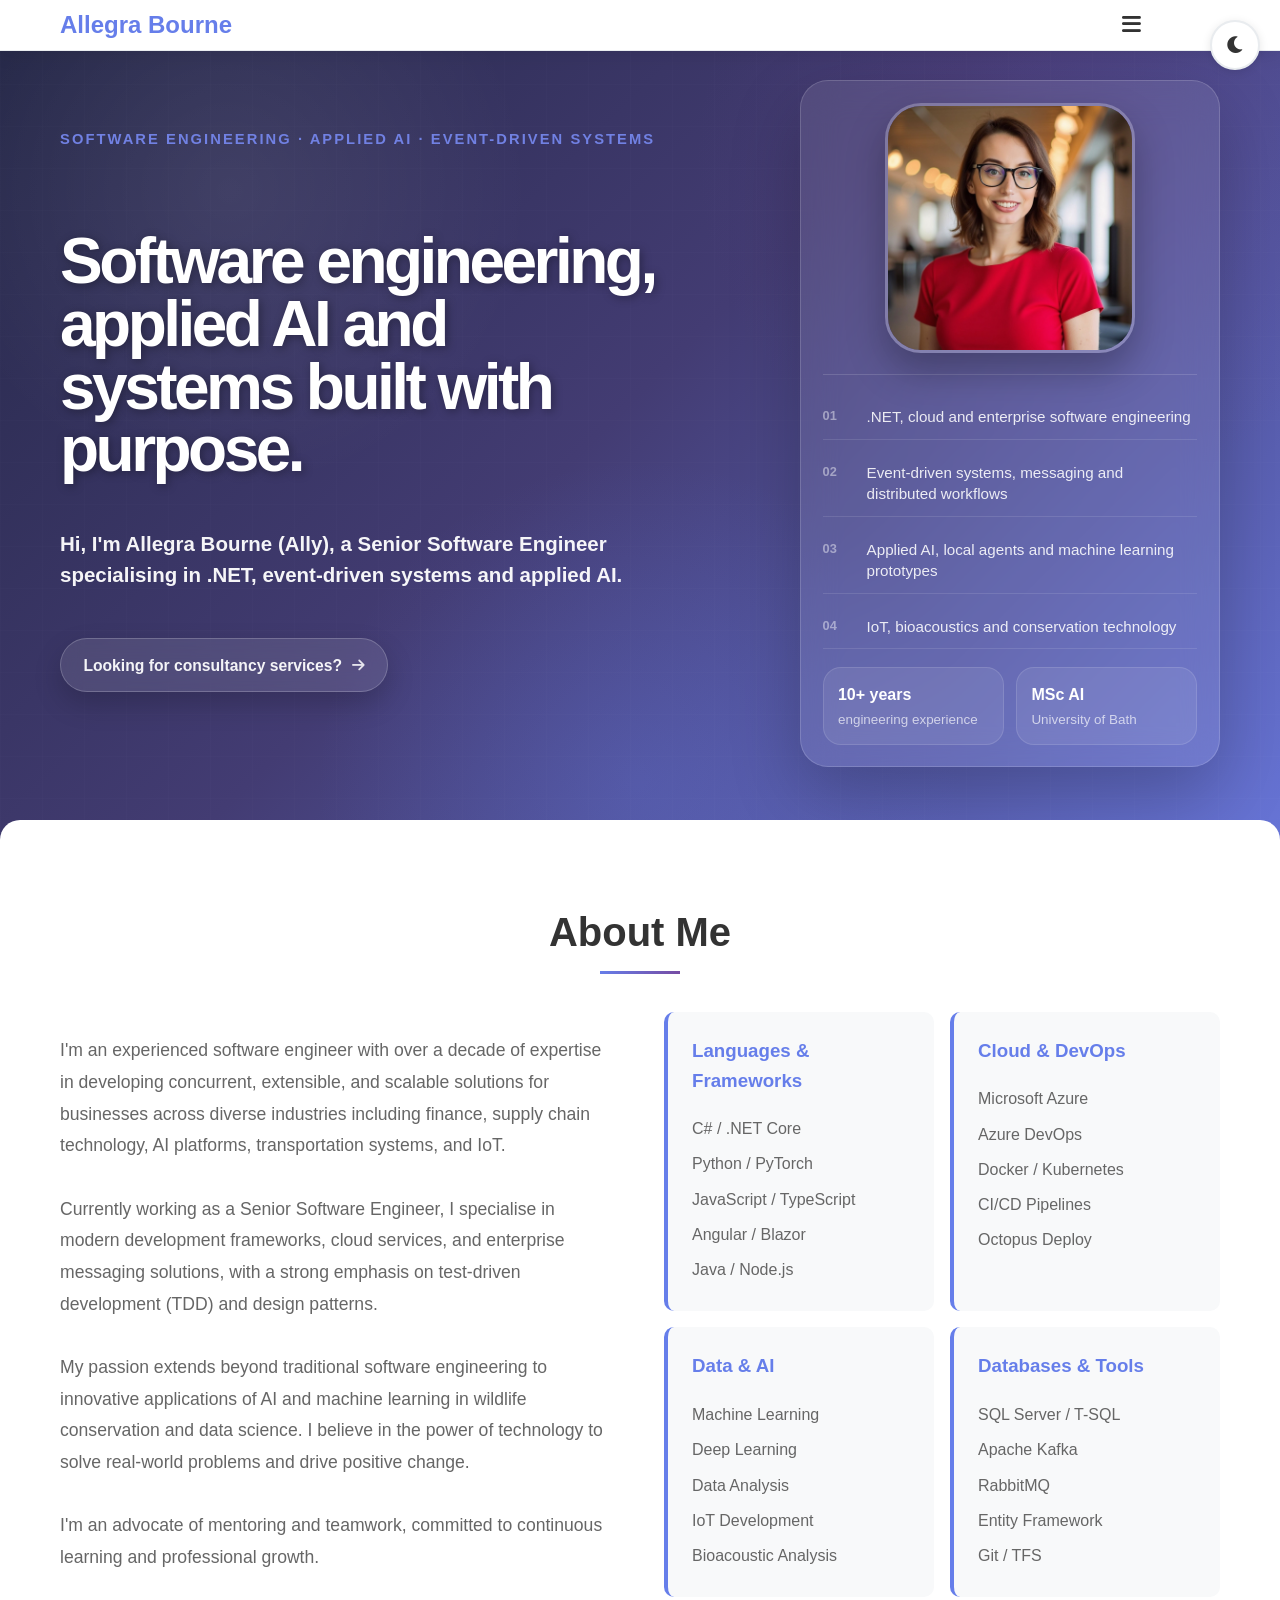
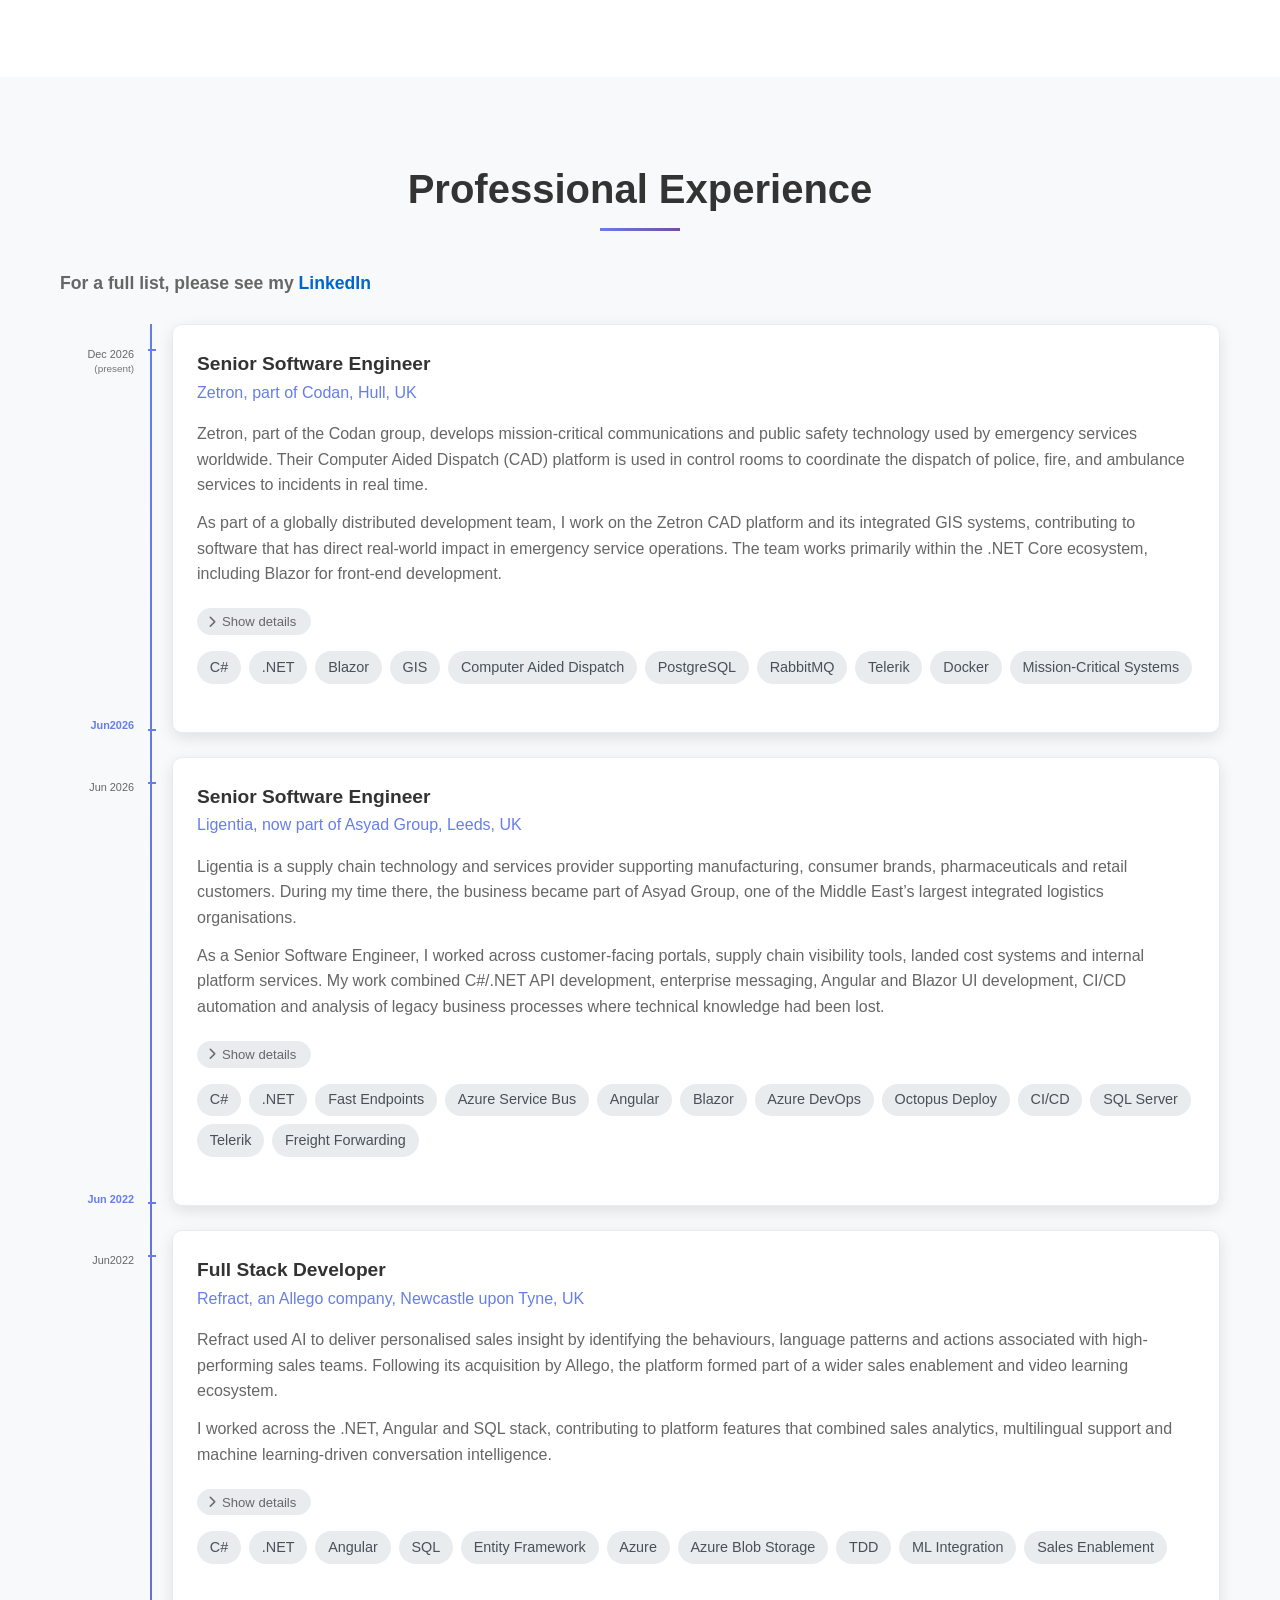
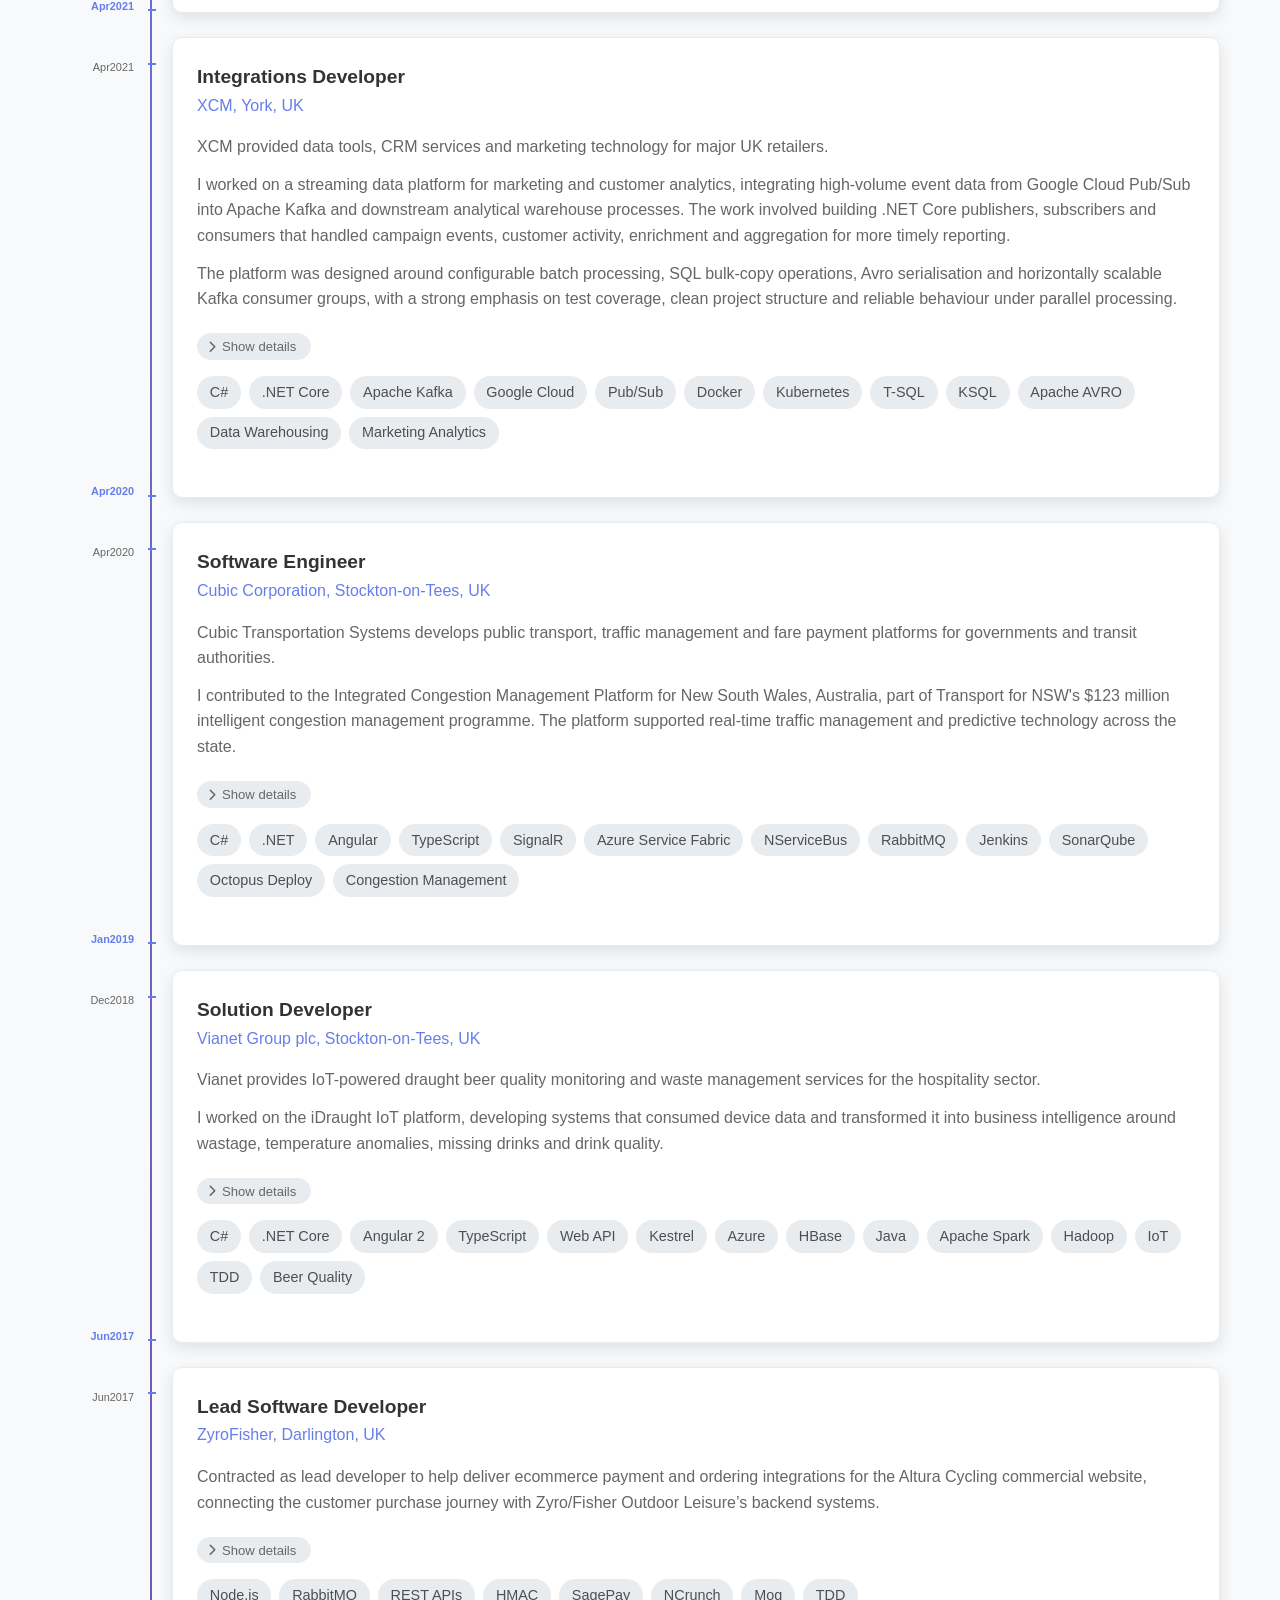
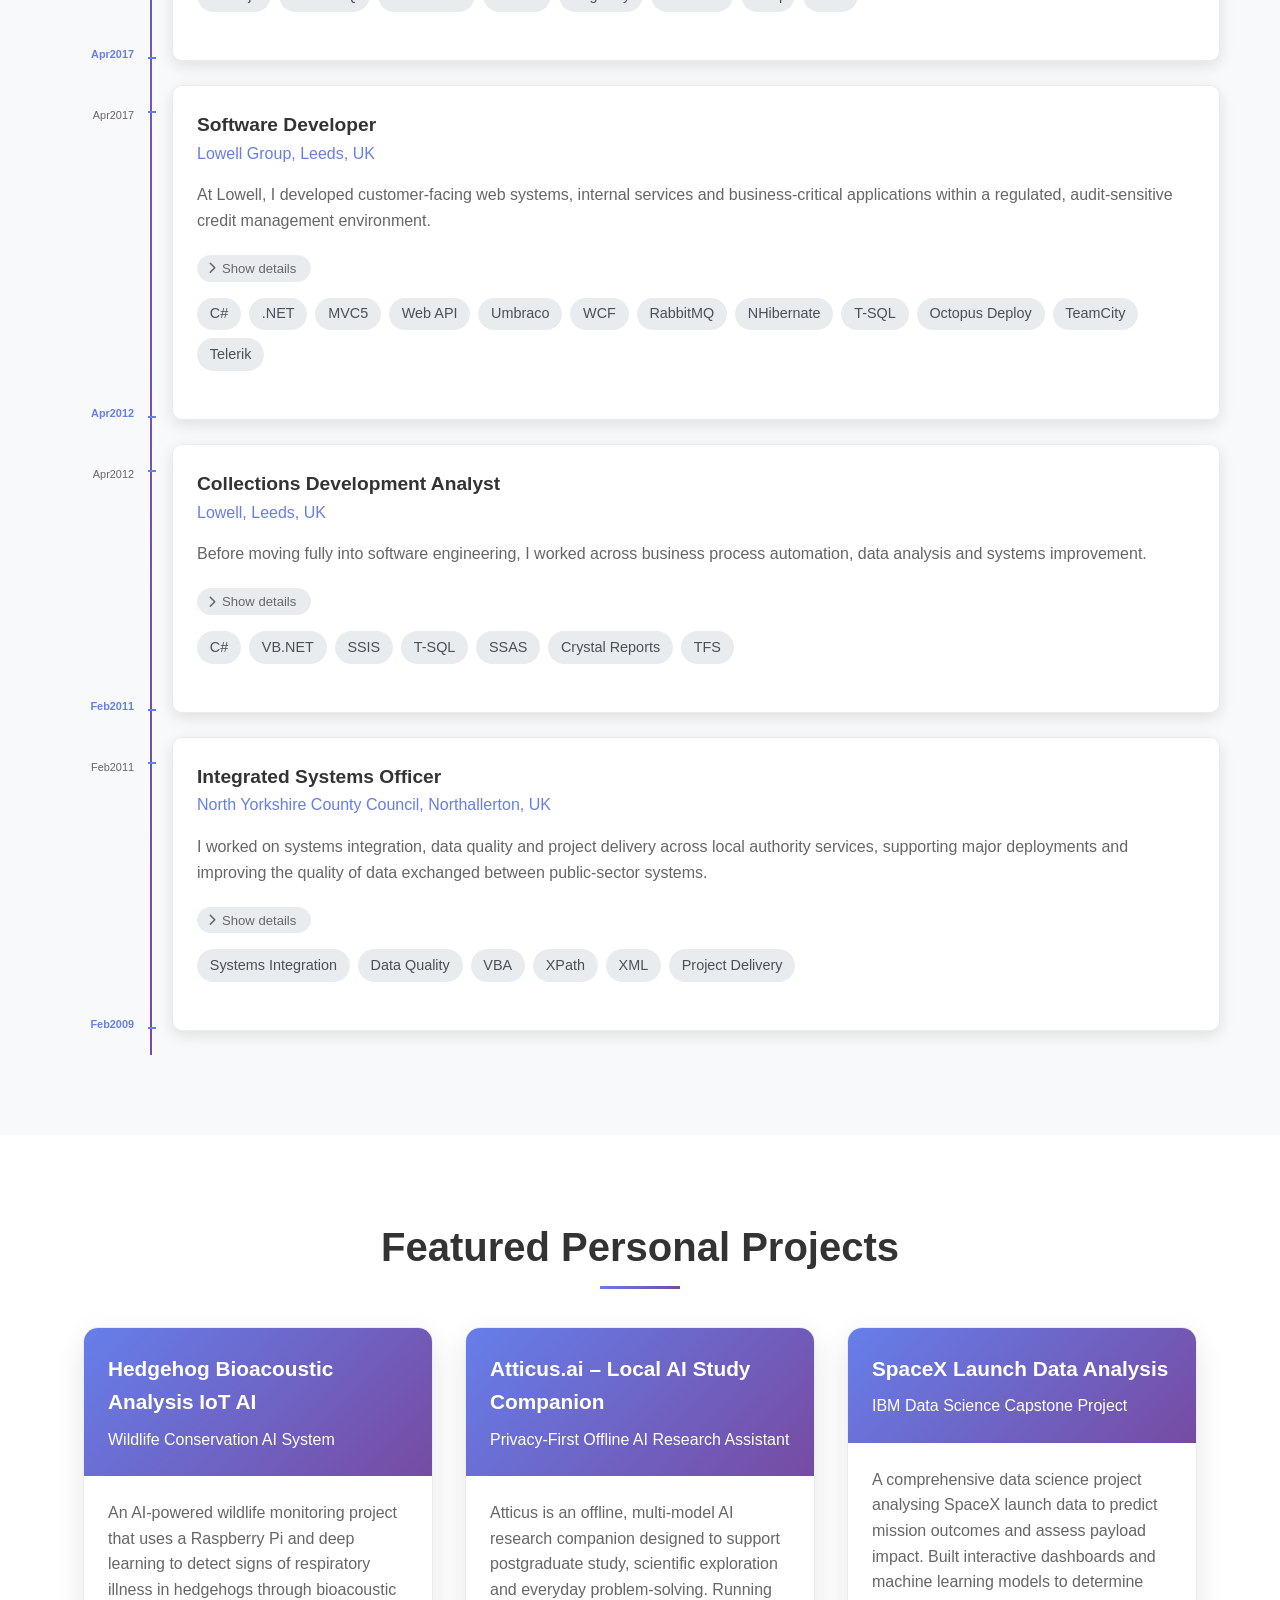
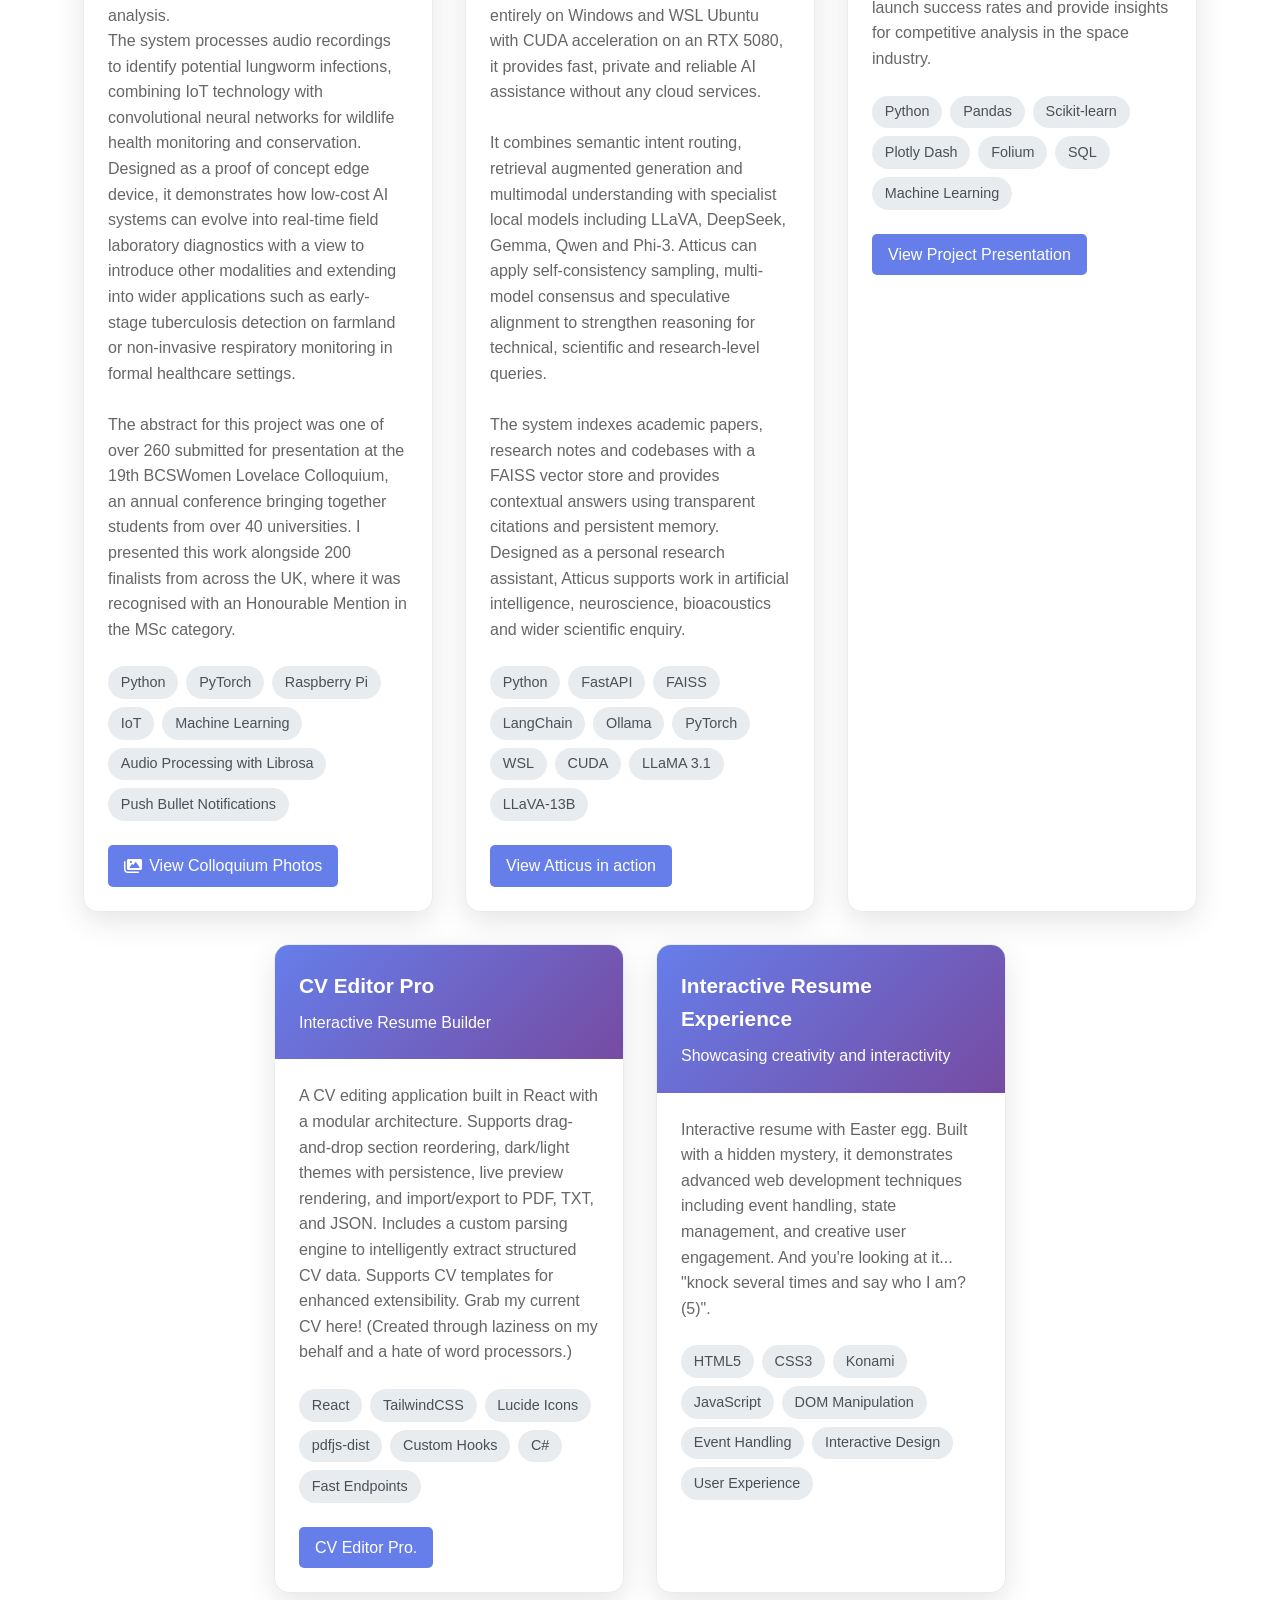
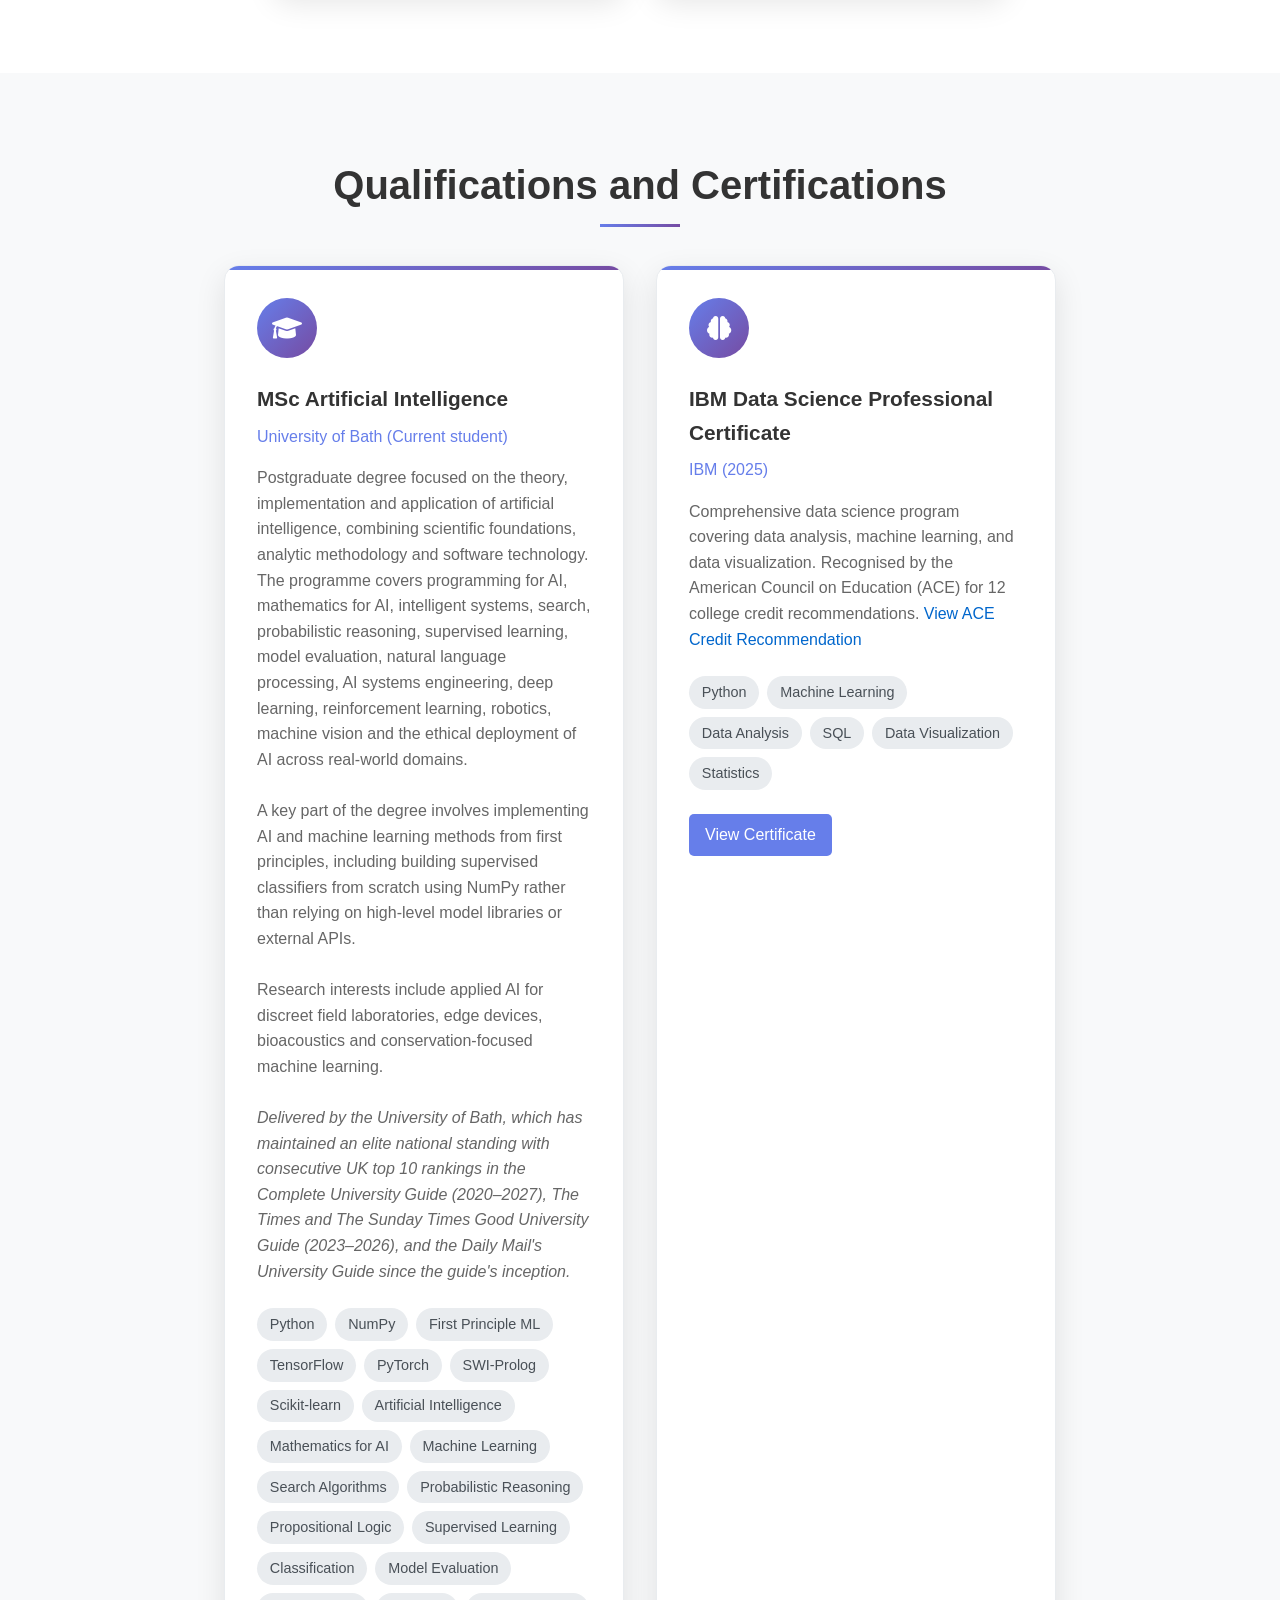
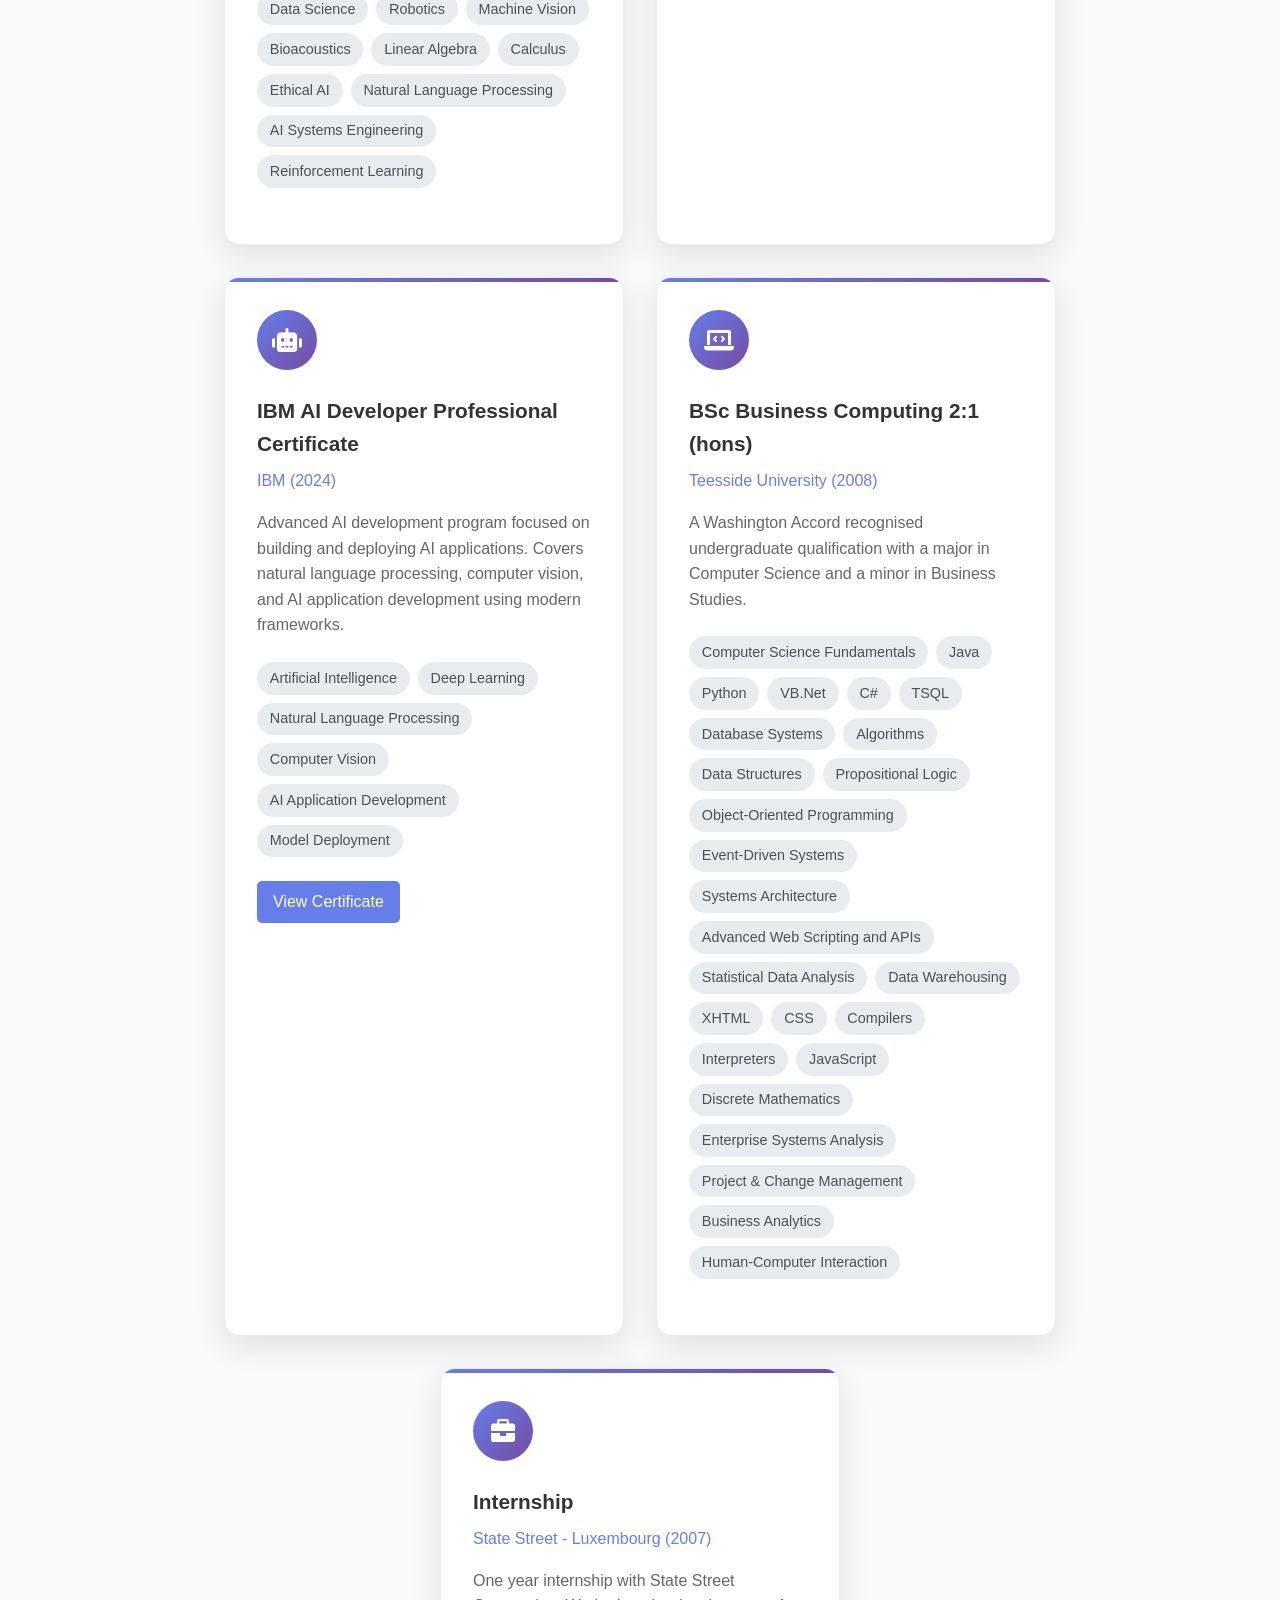
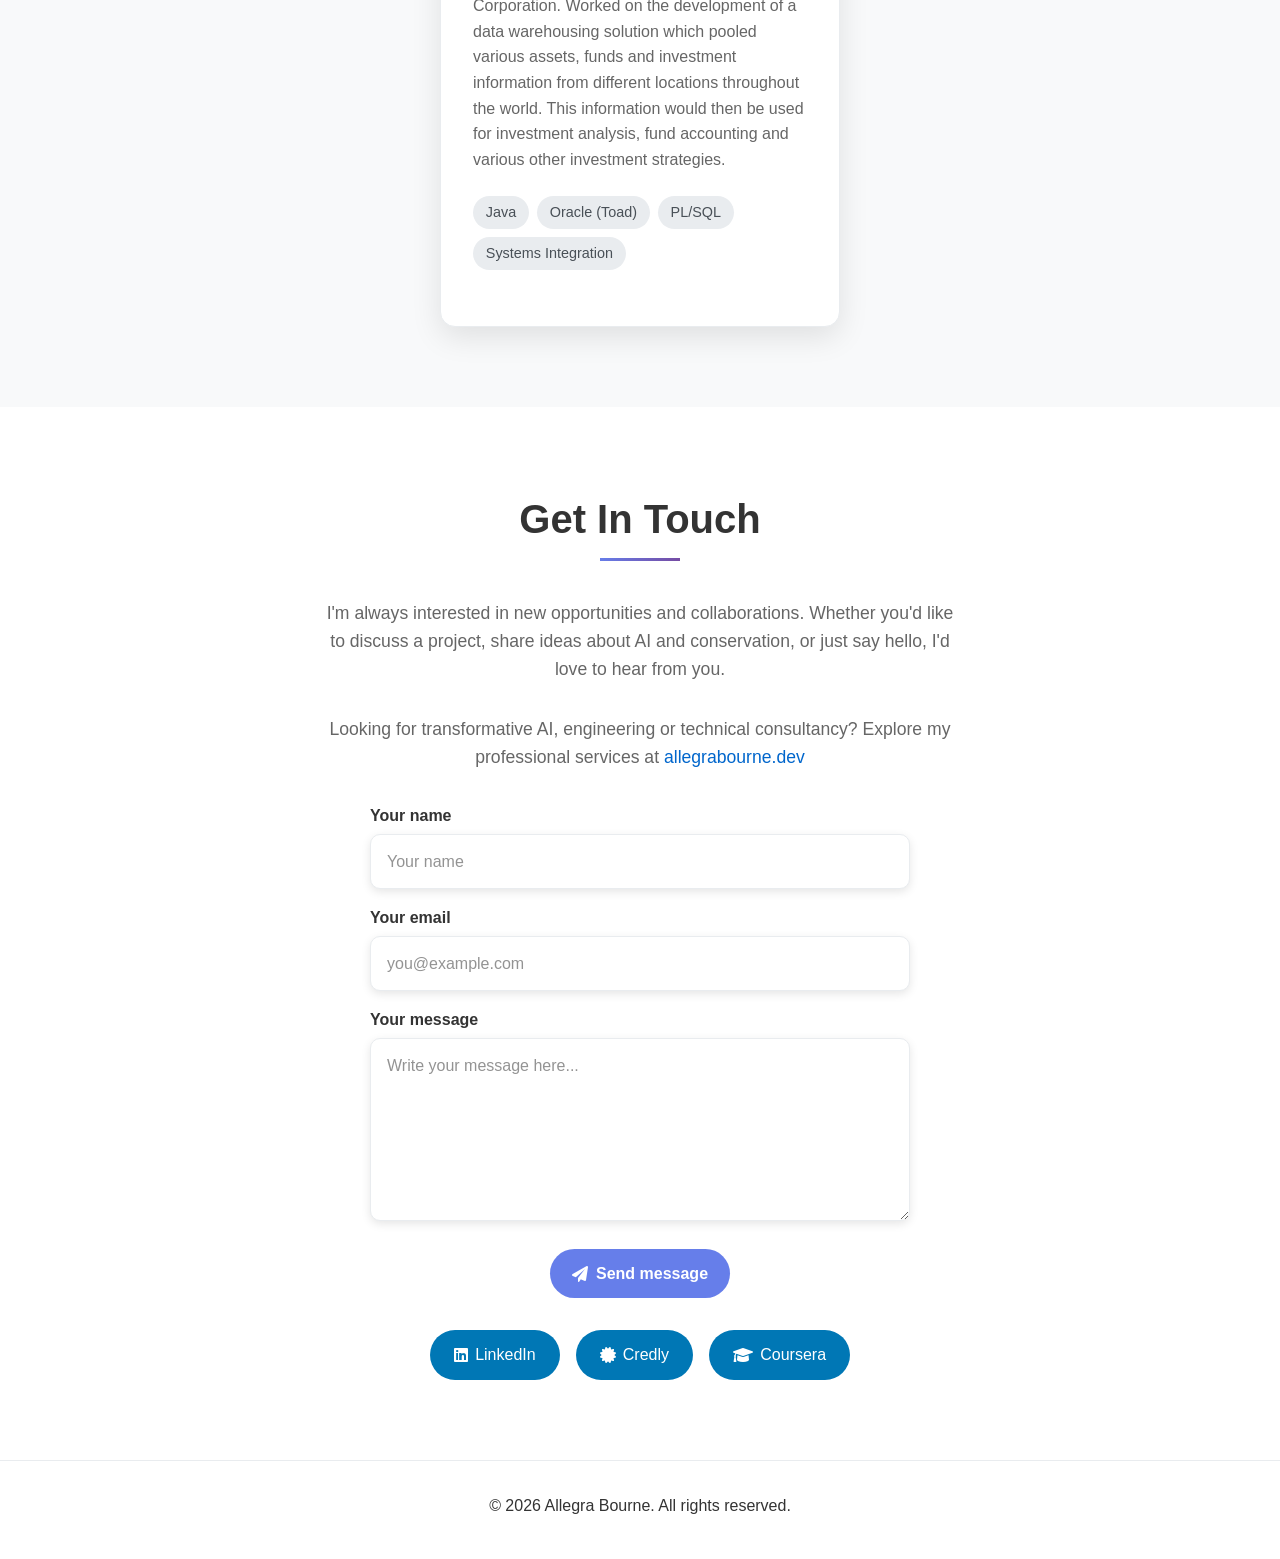
==== commit 5160983a: "Fixed incorrect start date pip" ====
--- a/index.html
+++ b/index.html
@@ -258,11 +258,11 @@
                 <span class="tl-month">Jun</span>
                 <span class="tl-year">2026</span>
             </span><span class="tl-date-start">
-                <span class="tl-month">Jul</span>
+                <span class="tl-month">Jun</span>
                 <span class="tl-year">2022</span>
             </span>
         </div>
-        <div class="experience-item" data-dates="Jul 2022 – Jun 2026">
+        <div class="experience-item" data-dates="Jun 2022 – Jun 2026">
             <div class="experience-header">
                 <div>
                     <div class="experience-title">Senior Software Engineer</div>
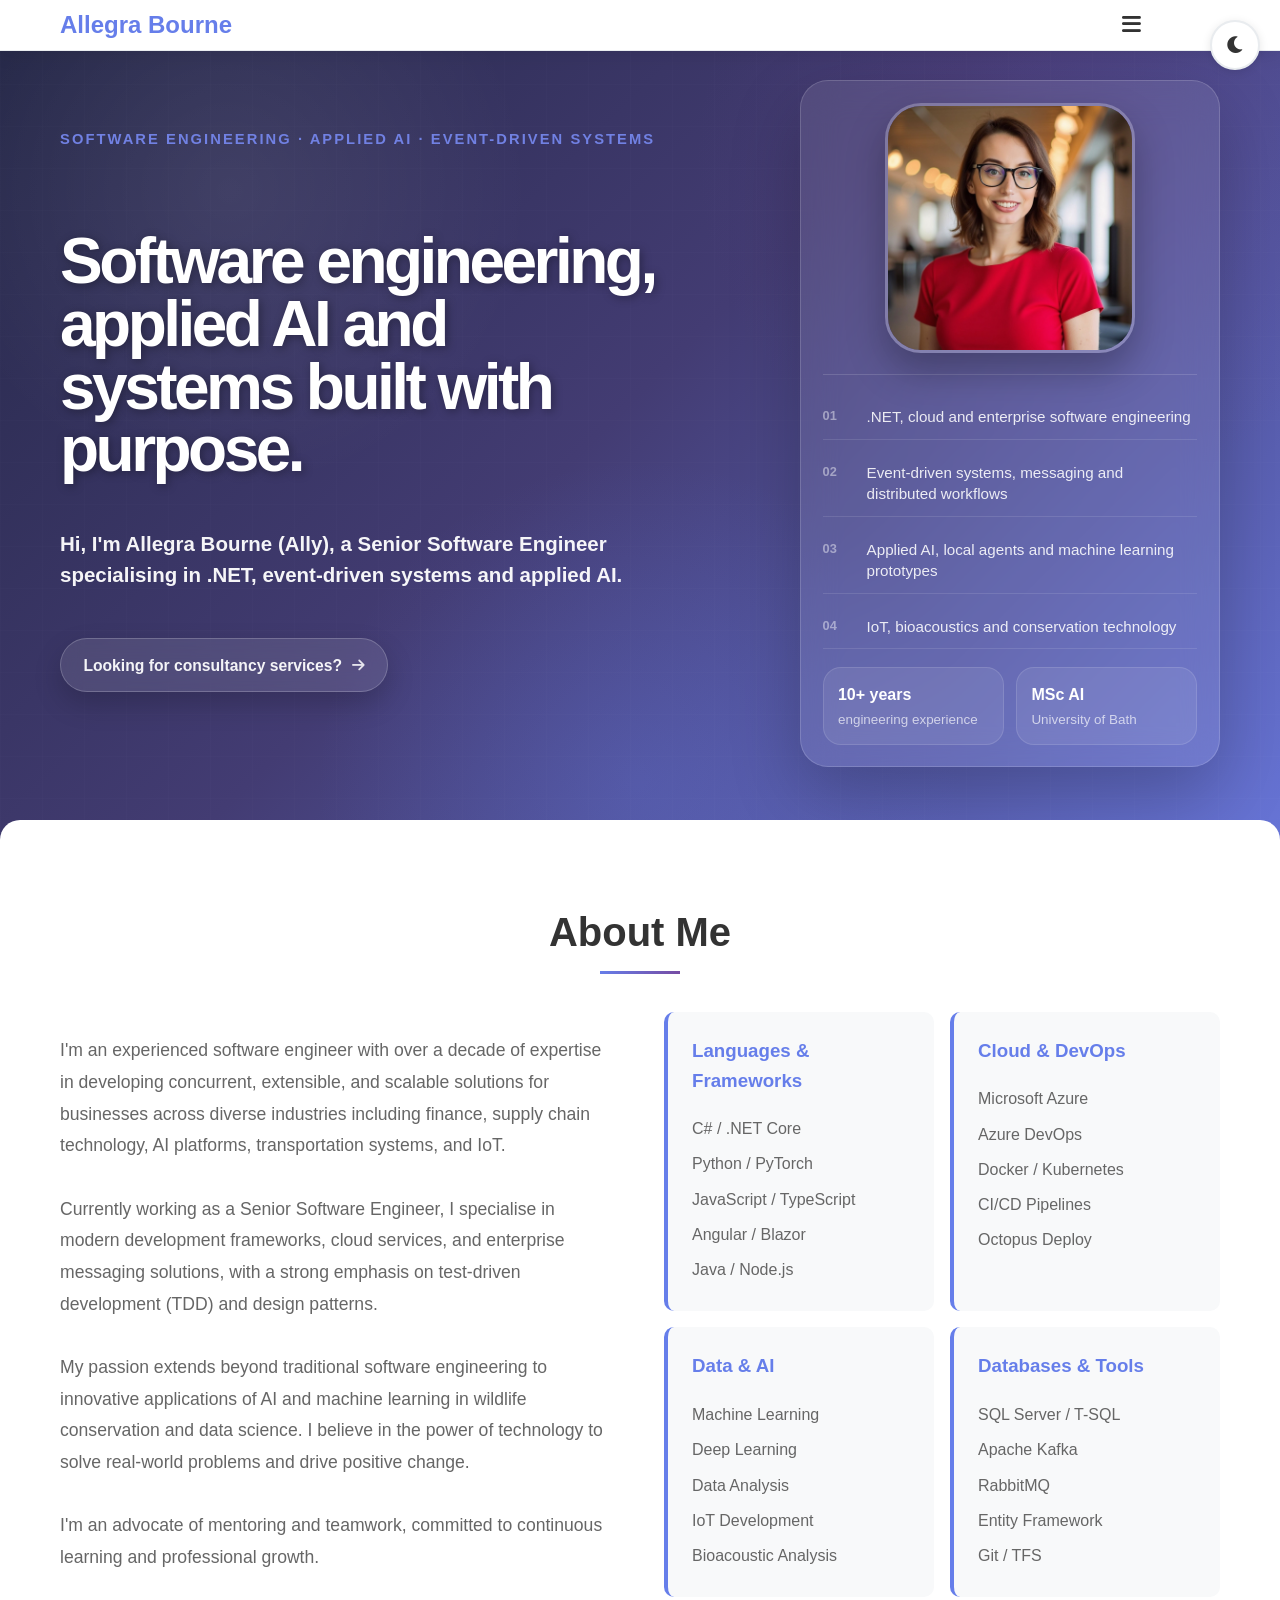
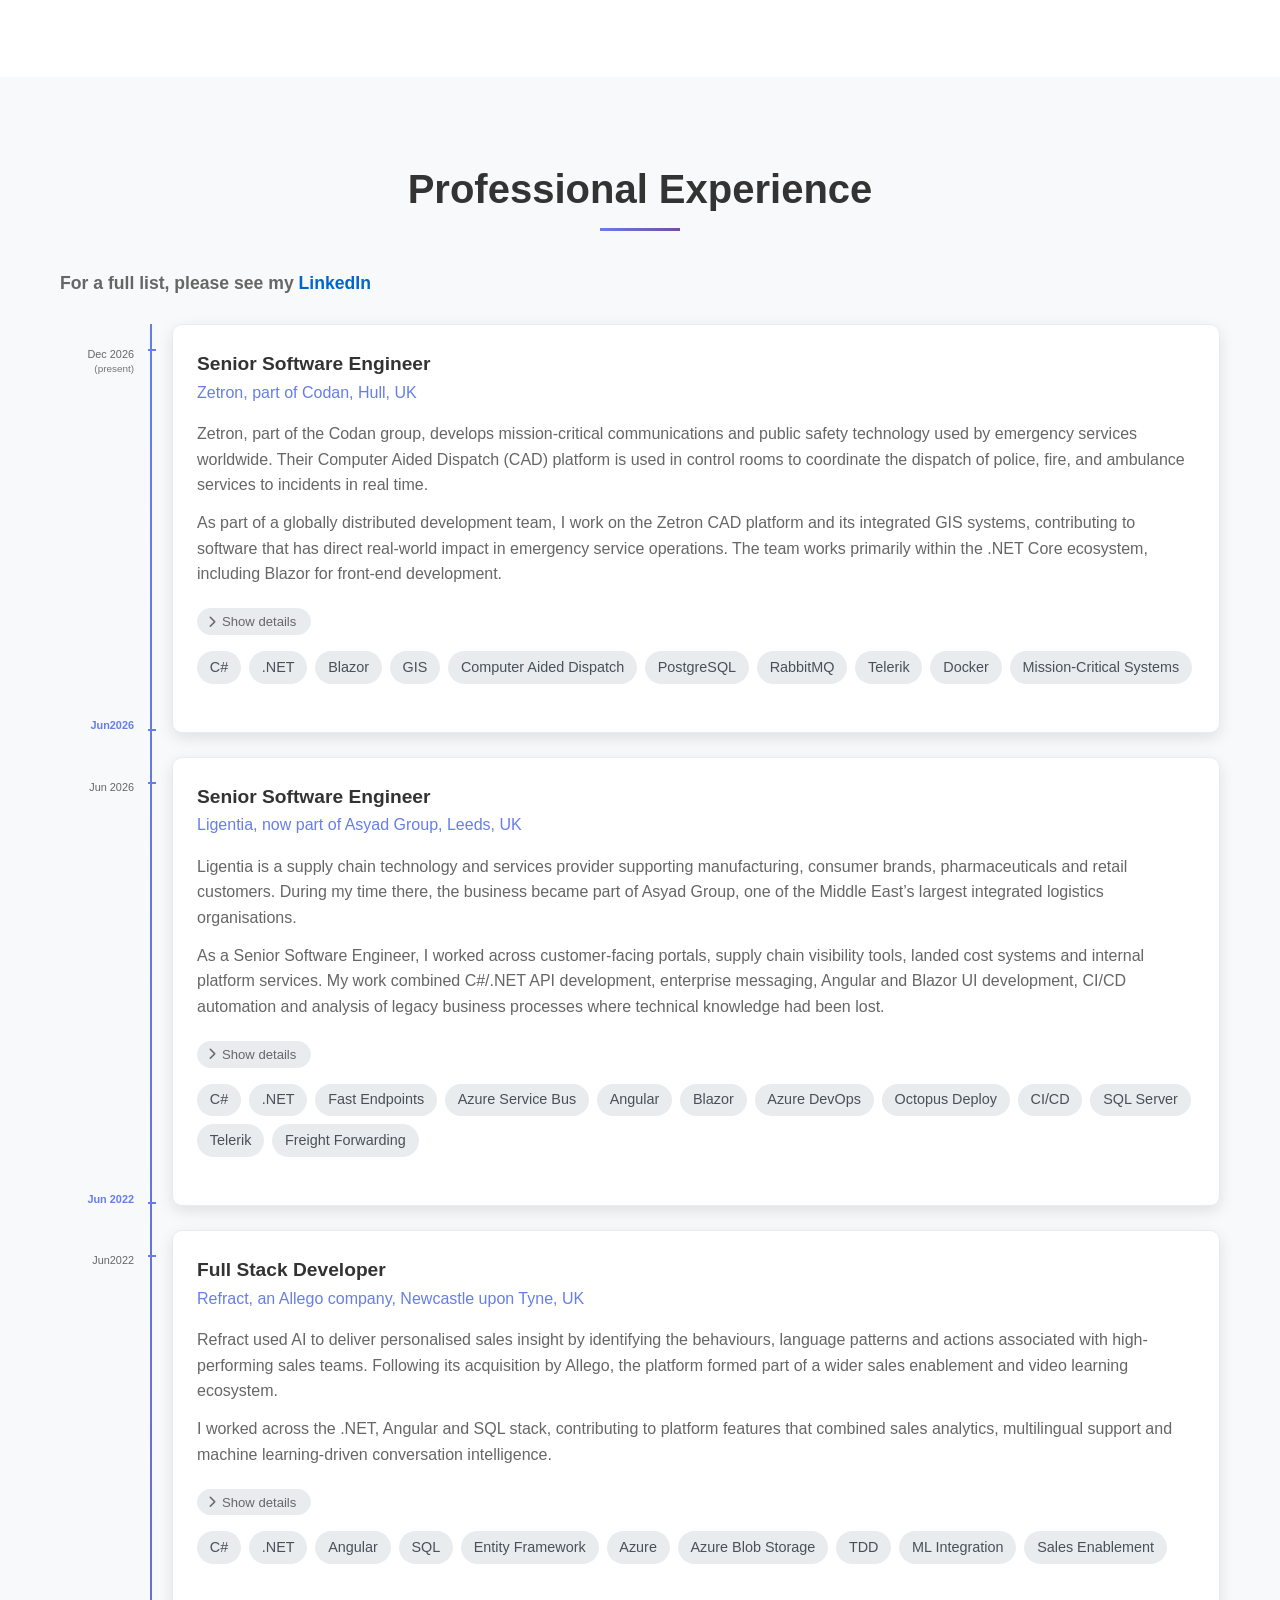
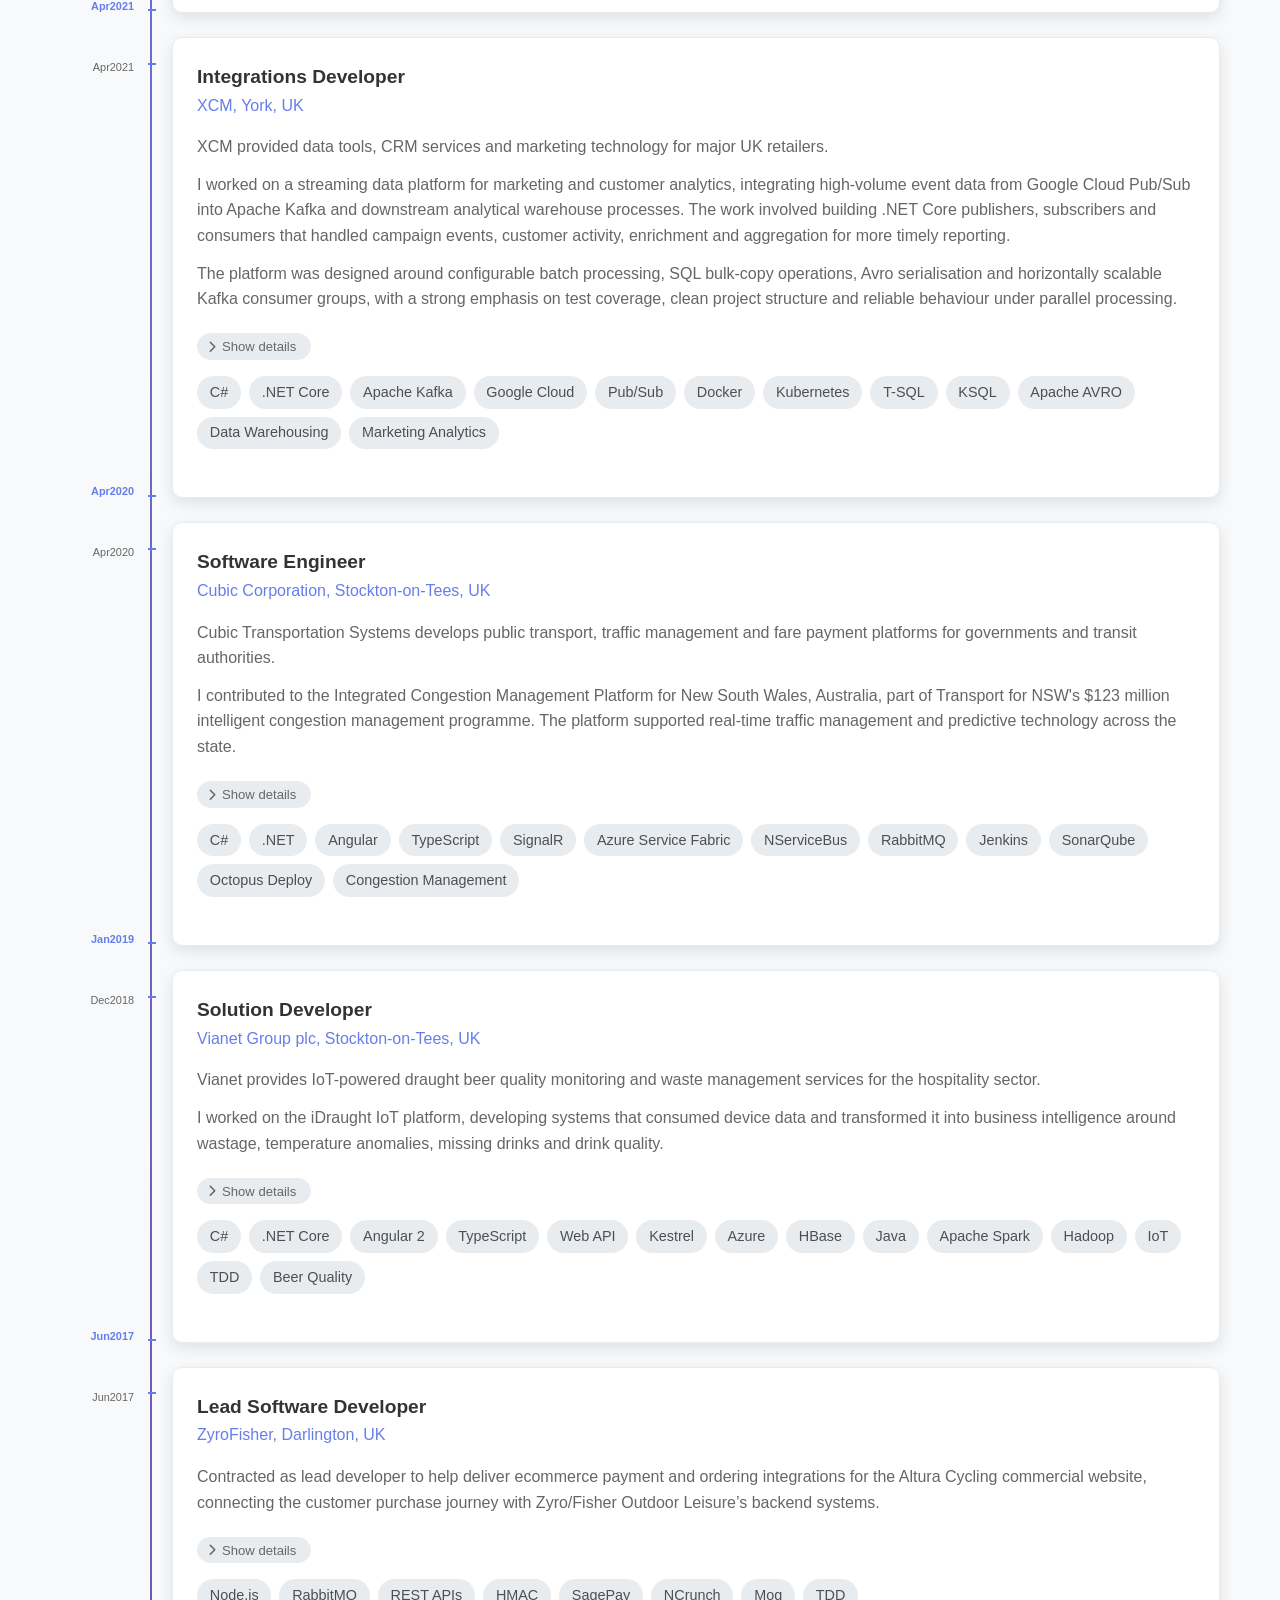
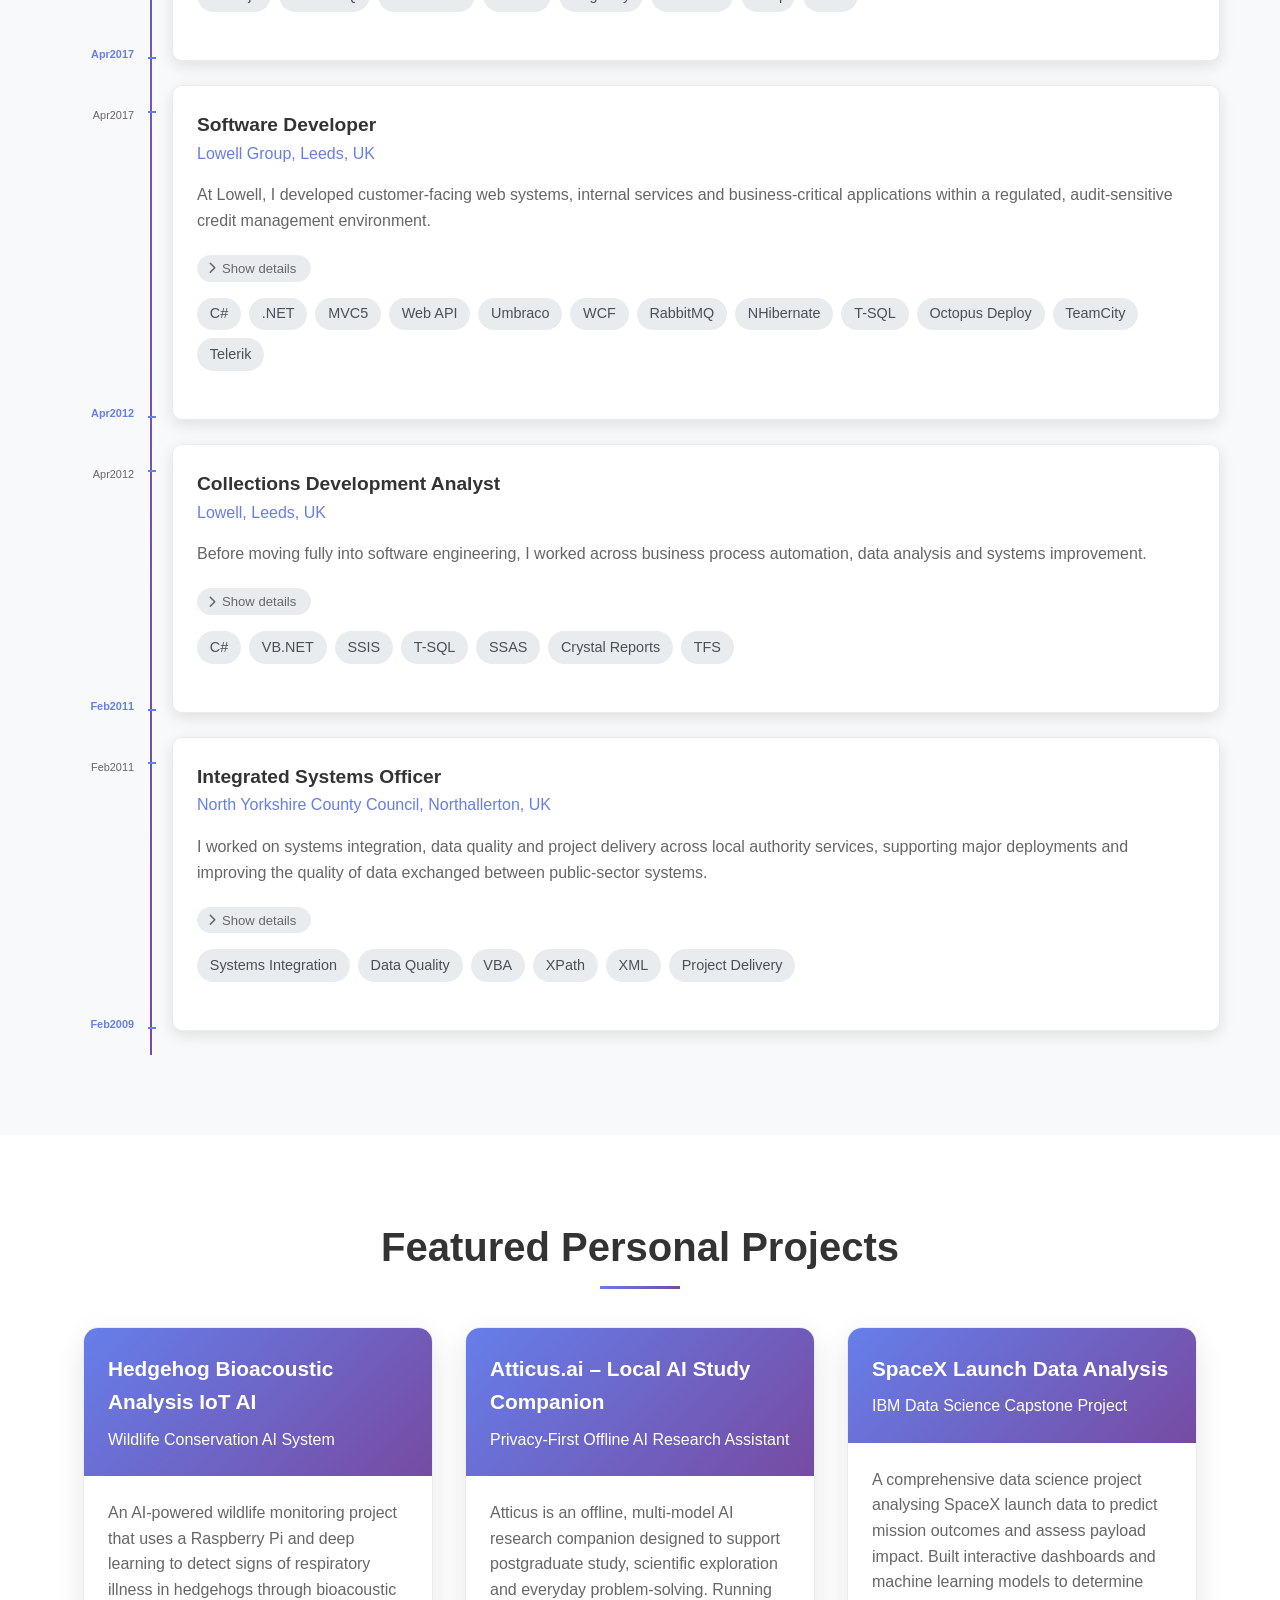
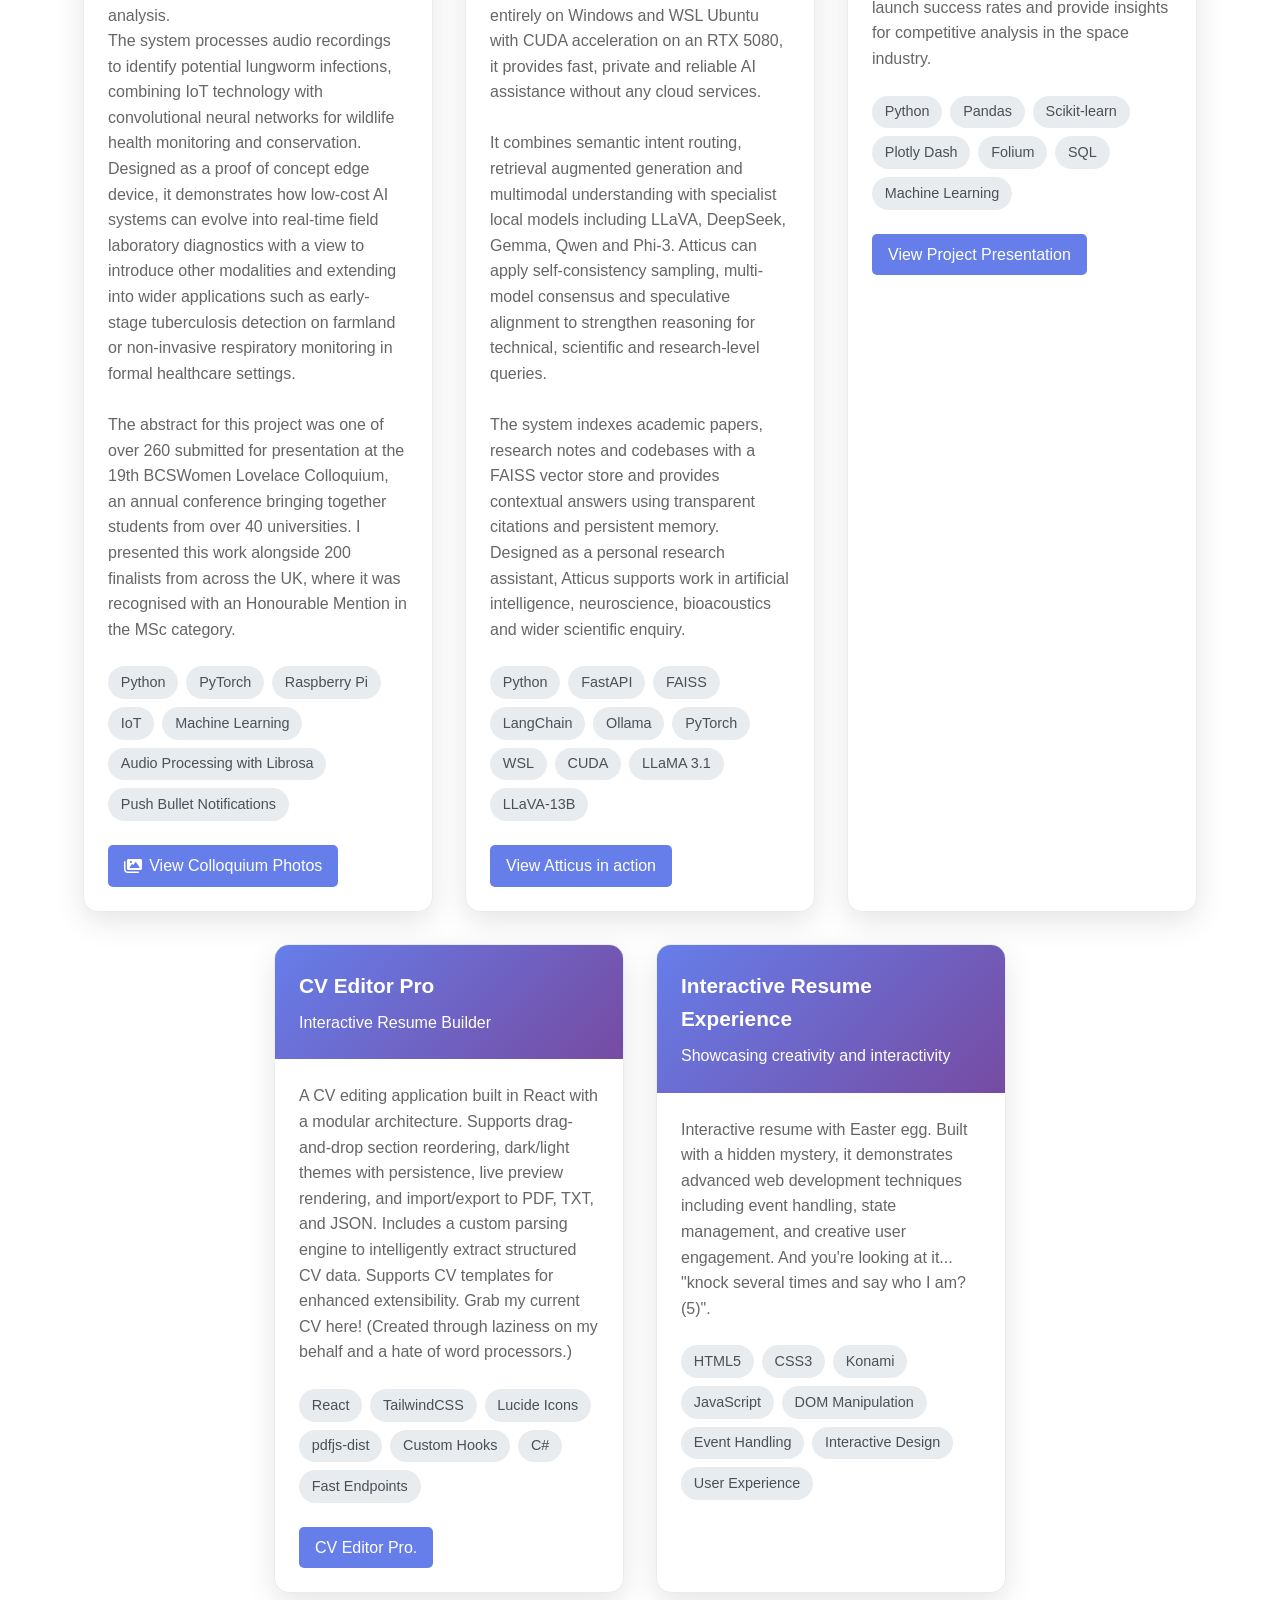
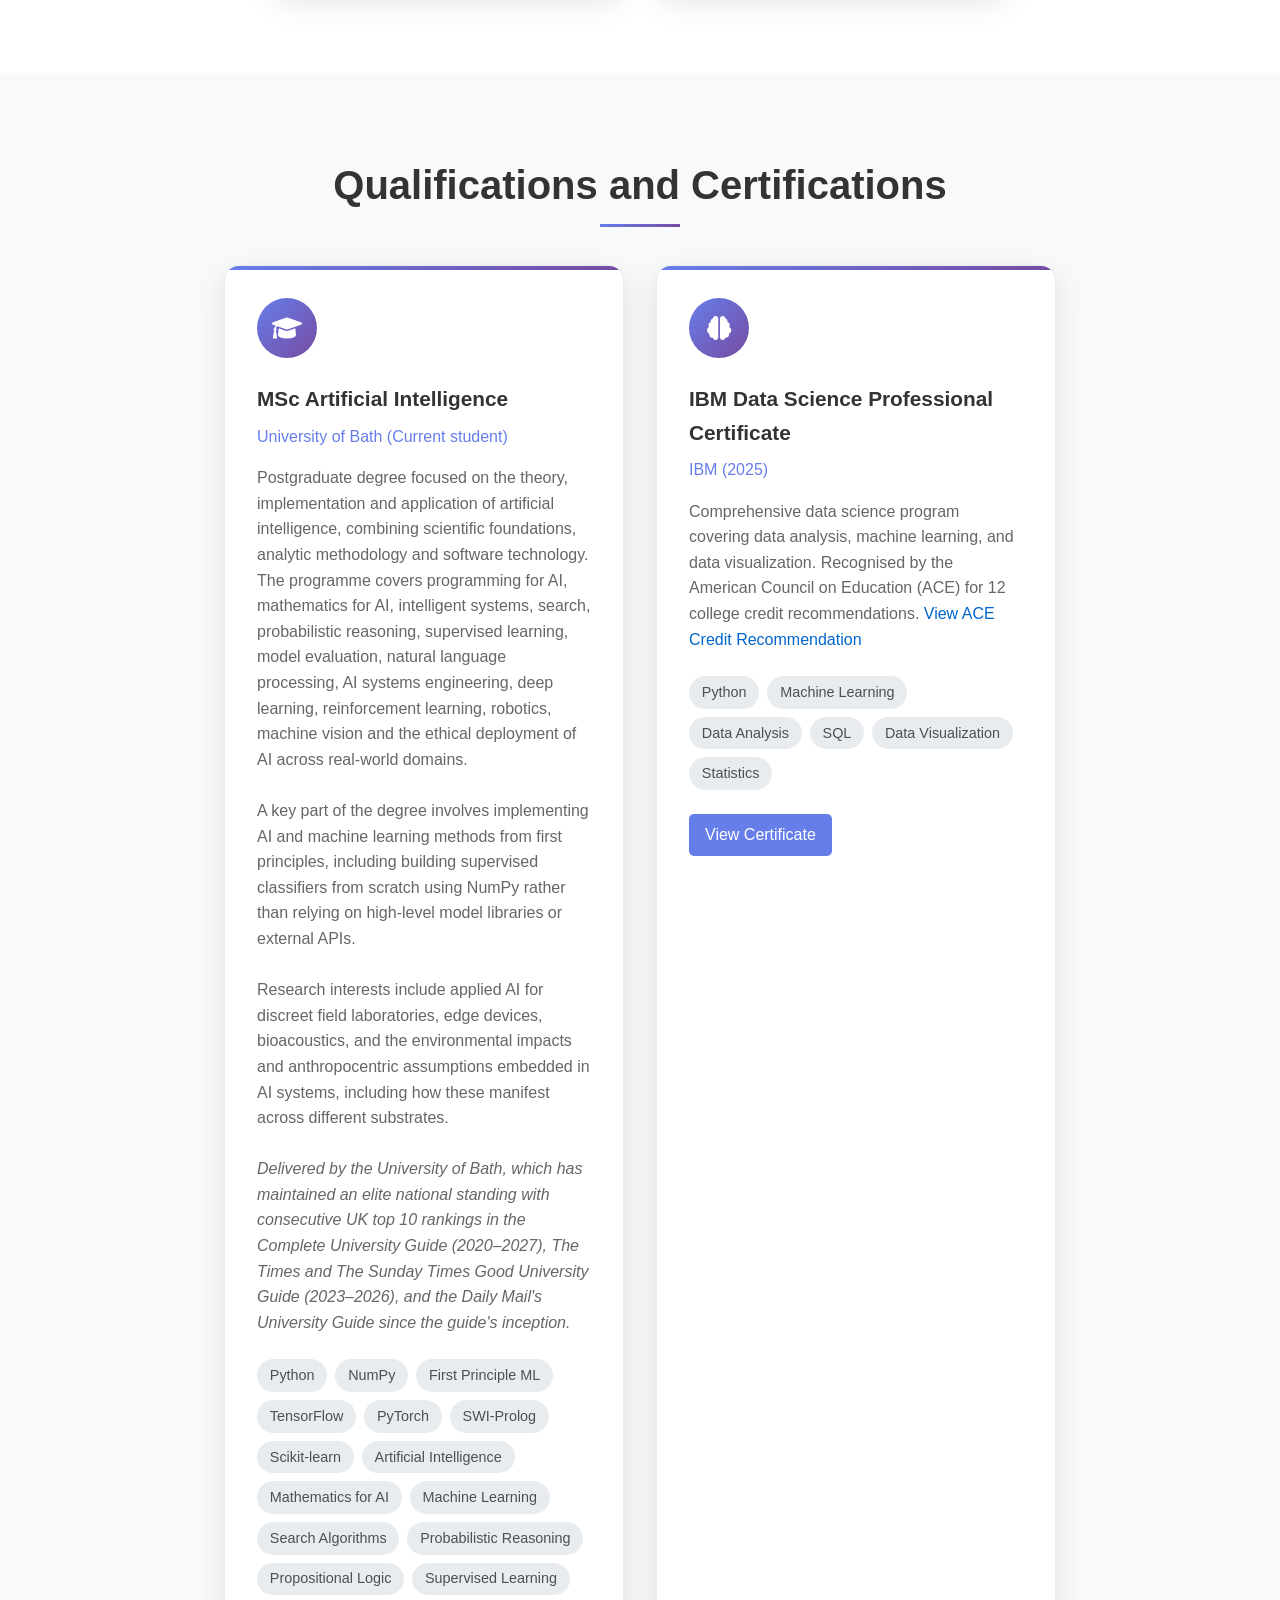
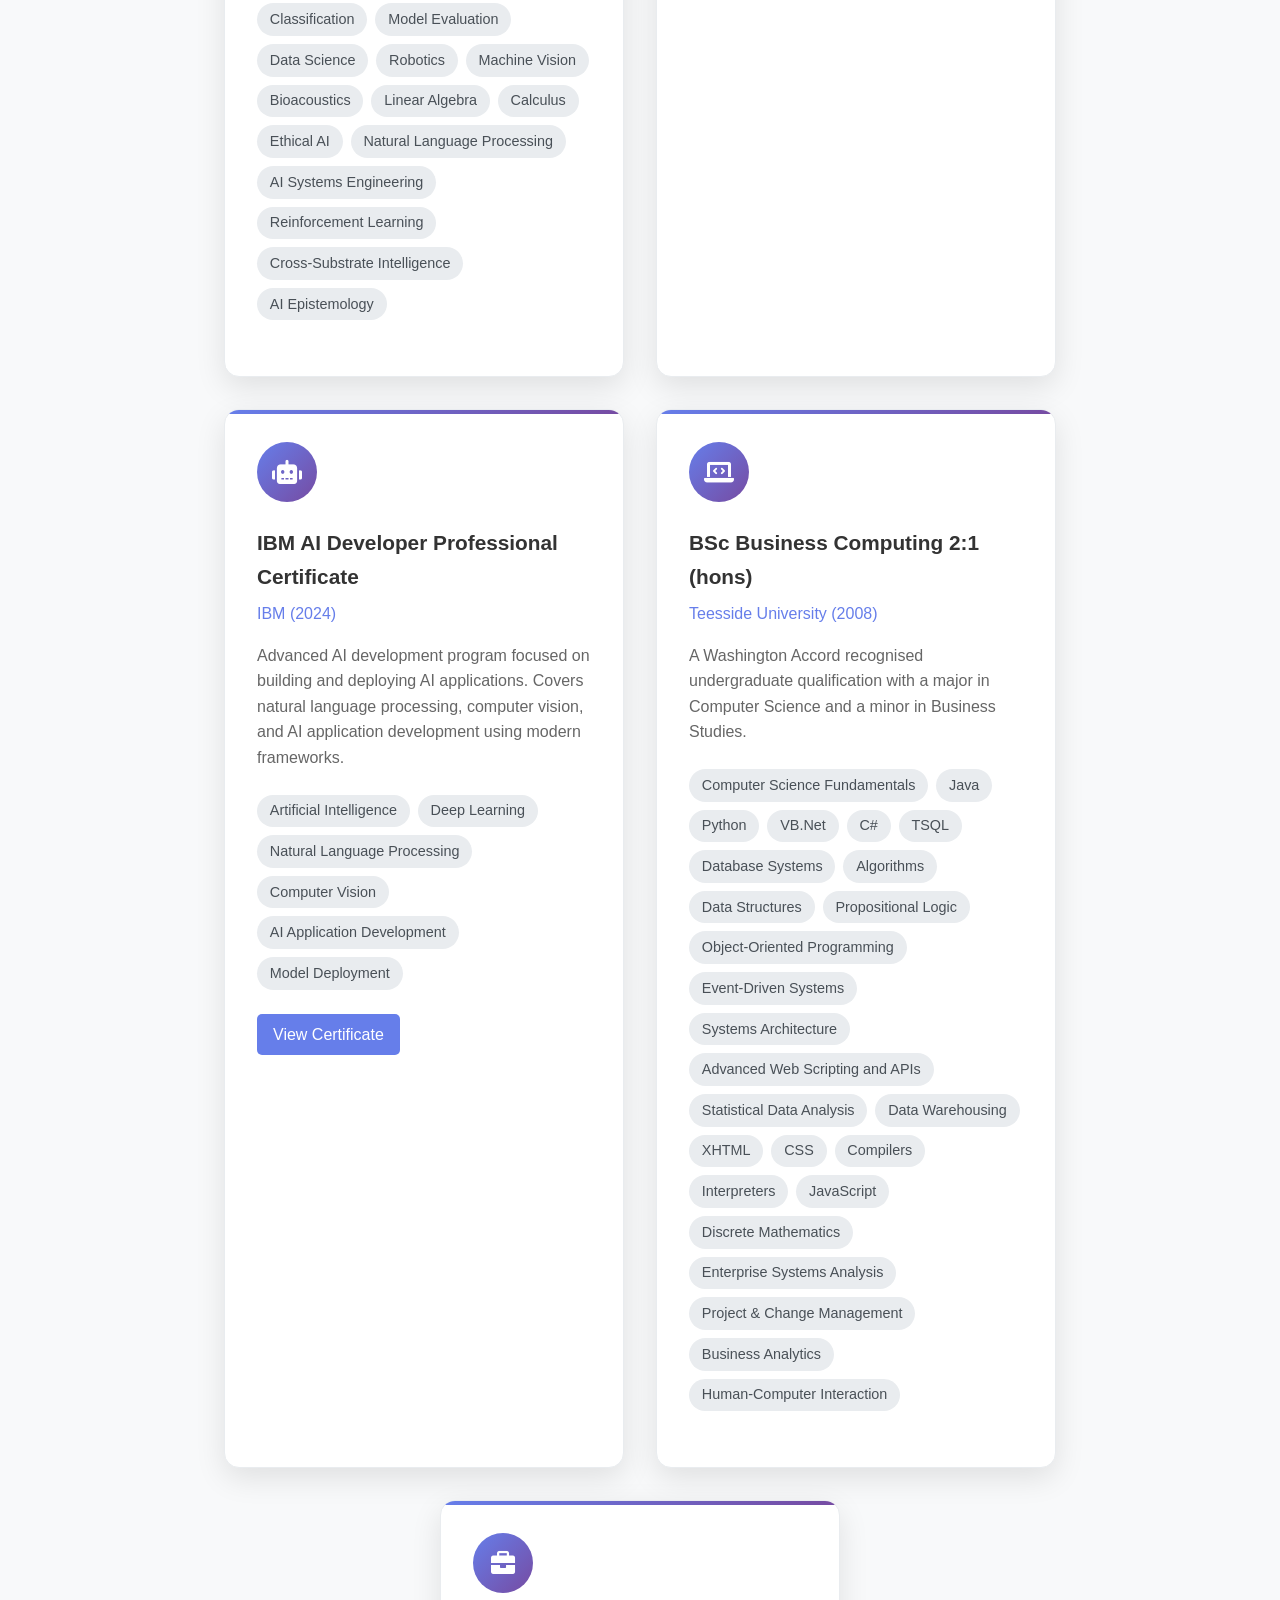
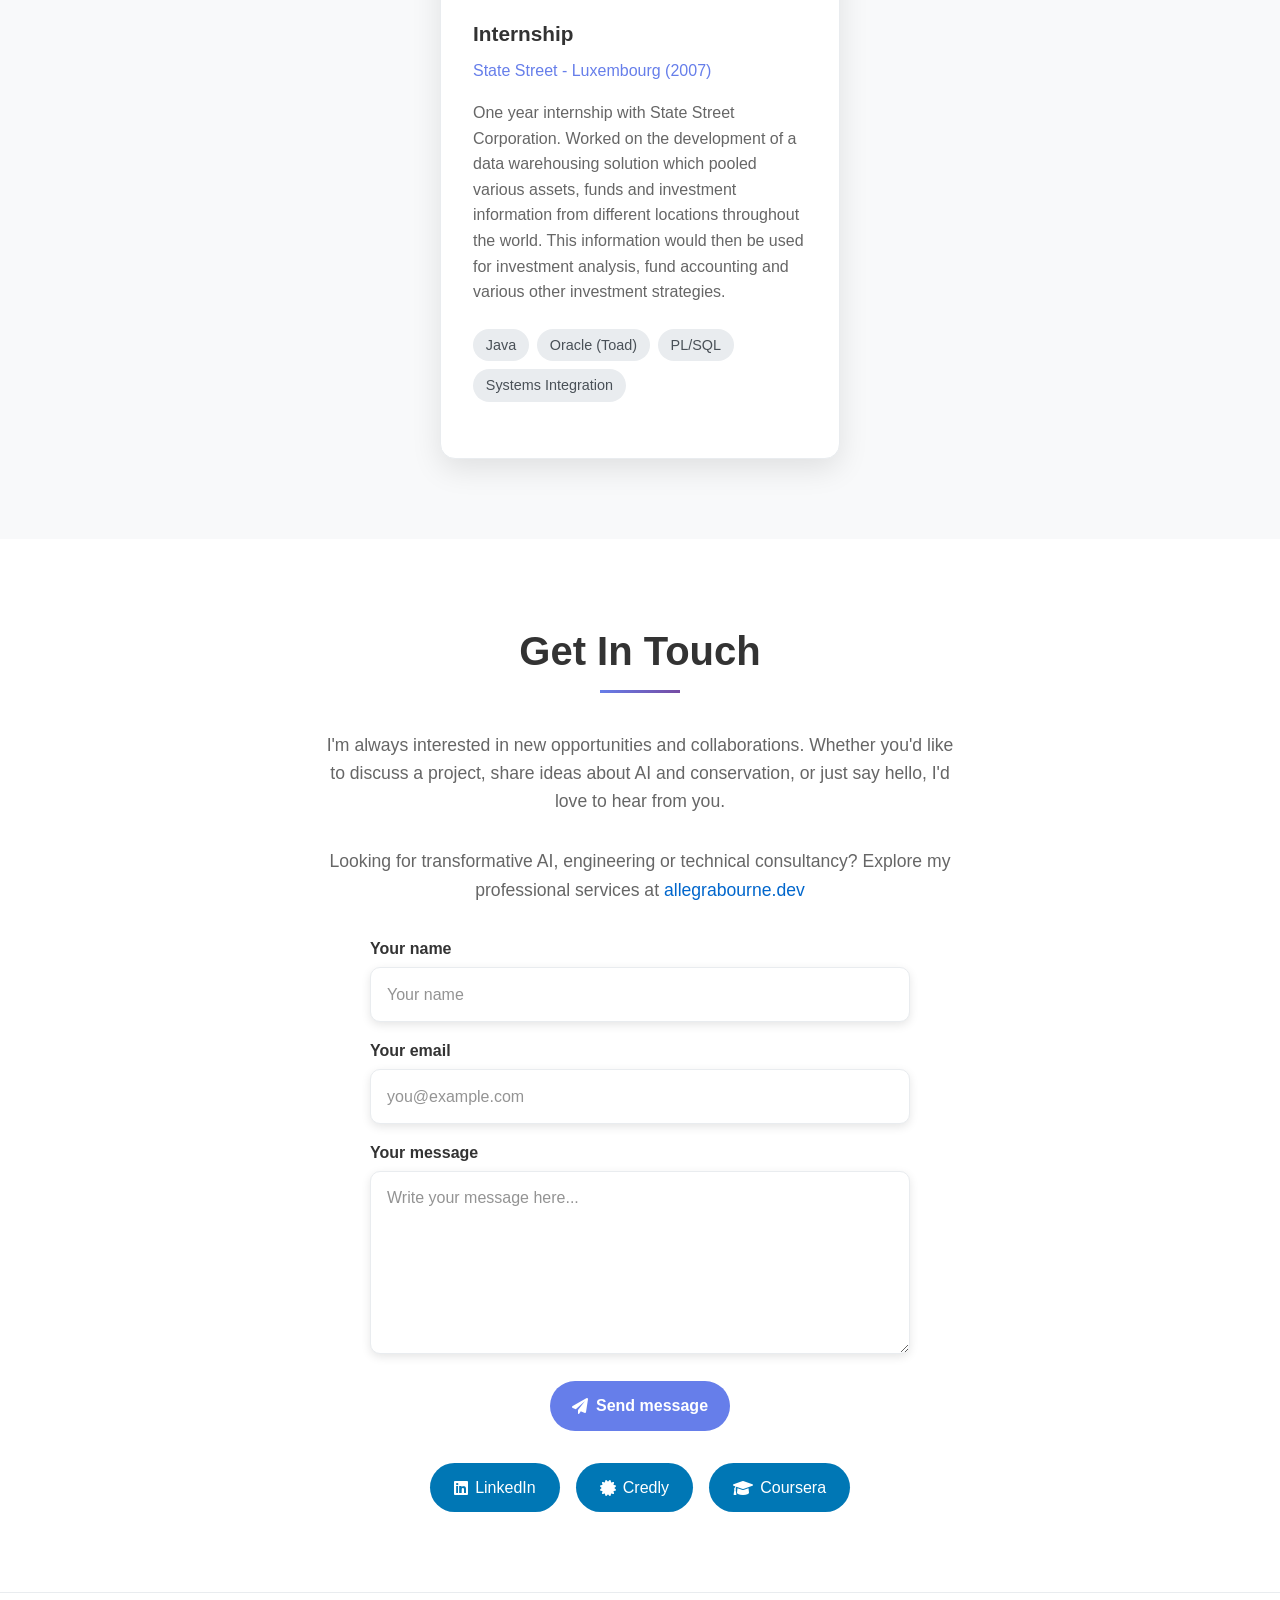
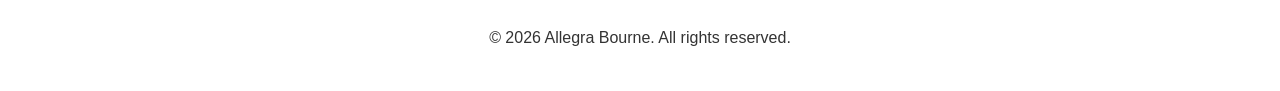
==== commit 399366f5: "Updated experience" ====
--- a/index.html
+++ b/index.html
@@ -231,10 +231,13 @@
 
         <div class="collapsible-list">
             <ul style="margin:0.5rem 0 0.5rem 1.2rem; line-height:1.8;">
-                <li>Working on the Zetron CAD platform, mission-critical software used in emergency service control rooms to dispatch police, fire, and ambulance services to incidents.</li>
-                <li>Contributing to GIS system integration, supporting real-time mapping, resource tracking and location intelligence within the dispatch platform.</li>
-                <li>Developing within a .NET Core stack, including Blazor-based front-end development and back-end service work.</li>
-                <li>Collaborating across a globally distributed engineering team, working remotely on software where reliability and correctness are critical.</li>
+                <li>Working on the Zetron CAD platform, mission-critical software being developed for emergency service control rooms to support police, fire and ambulance dispatch operations.</li>
+                <li>Technical Lead for the integration of what3words location technology into the CAD platform, supporting more precise incident location and dispatch workflows.</li>
+                <li>Technical Lead for Custom Forms functionality, coordinating development across back-end services.</li>
+                <li>Contributing to GIS system integration, supporting mapping, resource tracking and location intelligence within the dispatch platform.</li>
+                <li>Developing automated person-object matching logic within the CAD domain, using C# and PostgreSQL.</li>
+                <li>Developing within a .NET stack across Blazor front-end components and back-end services, with supporting technologies including RabbitMQ and Amazon S3.</li>
+                <li>Collaborating across a globally distributed engineering team on software where reliability, correctness and maintainability are critical.</li>
             </ul>
         </div>
     </div>
@@ -868,7 +871,7 @@
                                                 <br><br>
                                                 A key part of the degree involves implementing AI and machine learning methods from first principles, including building supervised classifiers from scratch using NumPy rather than relying on high-level model libraries or external APIs.
                                                 <br><br>
-                                                Research interests include applied AI for discreet field laboratories, edge devices, bioacoustics and conservation-focused machine learning.
+                                                Research interests include applied AI for discreet field laboratories, edge devices, bioacoustics, and the environmental impacts and anthropocentric assumptions embedded in AI systems, including how these manifest across different substrates.
                                                 <br><br>
                                                 <em>Delivered by the University of Bath, which has maintained an elite national standing with consecutive UK top 10 rankings in the Complete University Guide (2020–2027), The Times and The Sunday Times Good University Guide (2023–2026), and the Daily Mail's University Guide since the guide's inception.</em>
                                             </div>
@@ -899,6 +902,8 @@
                                                 <span class="skill-badge">Natural Language Processing</span>
                                                 <span class="skill-badge">AI Systems Engineering</span>
                                                 <span class="skill-badge">Reinforcement Learning</span>
+                                                <span class="skill-badge">Cross-Substrate Intelligence</span>
+                                                <span class="skill-badge">AI Epistemology</span>
                                             </div>
                                         </div>
 
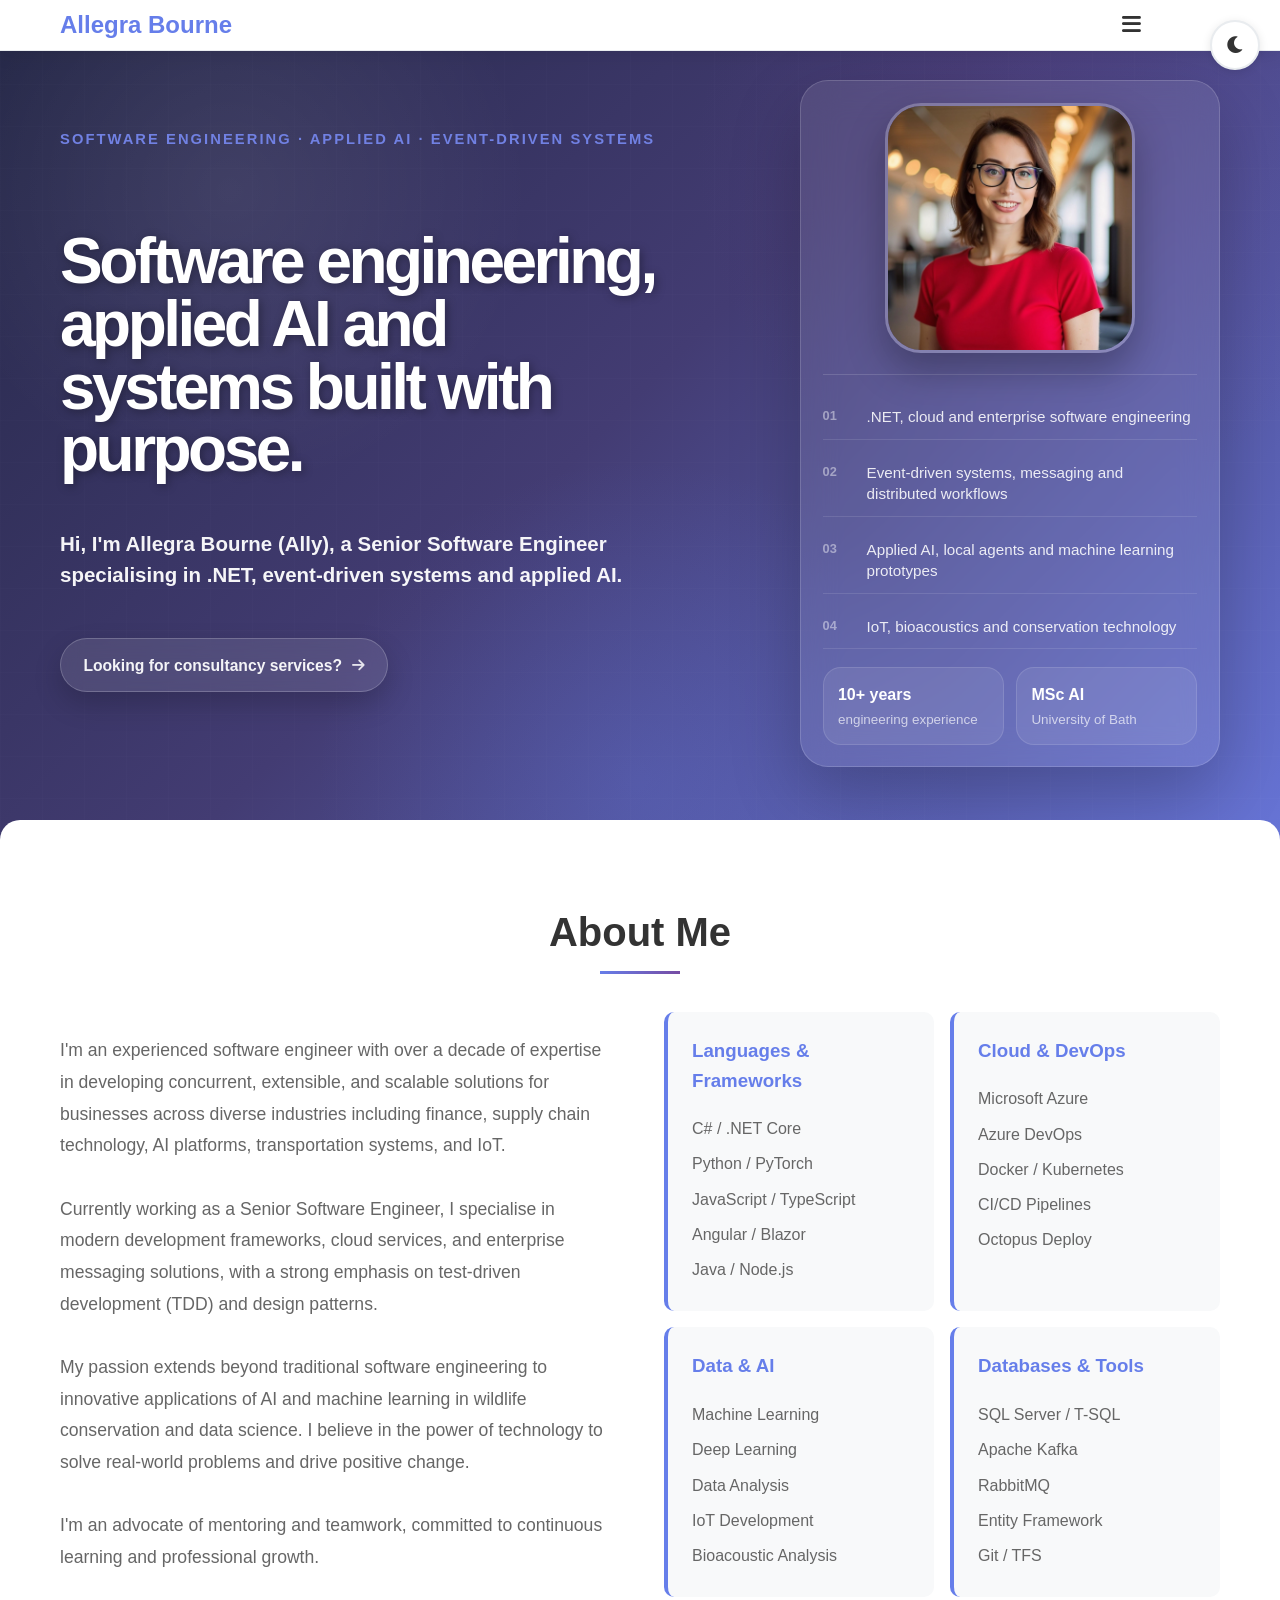
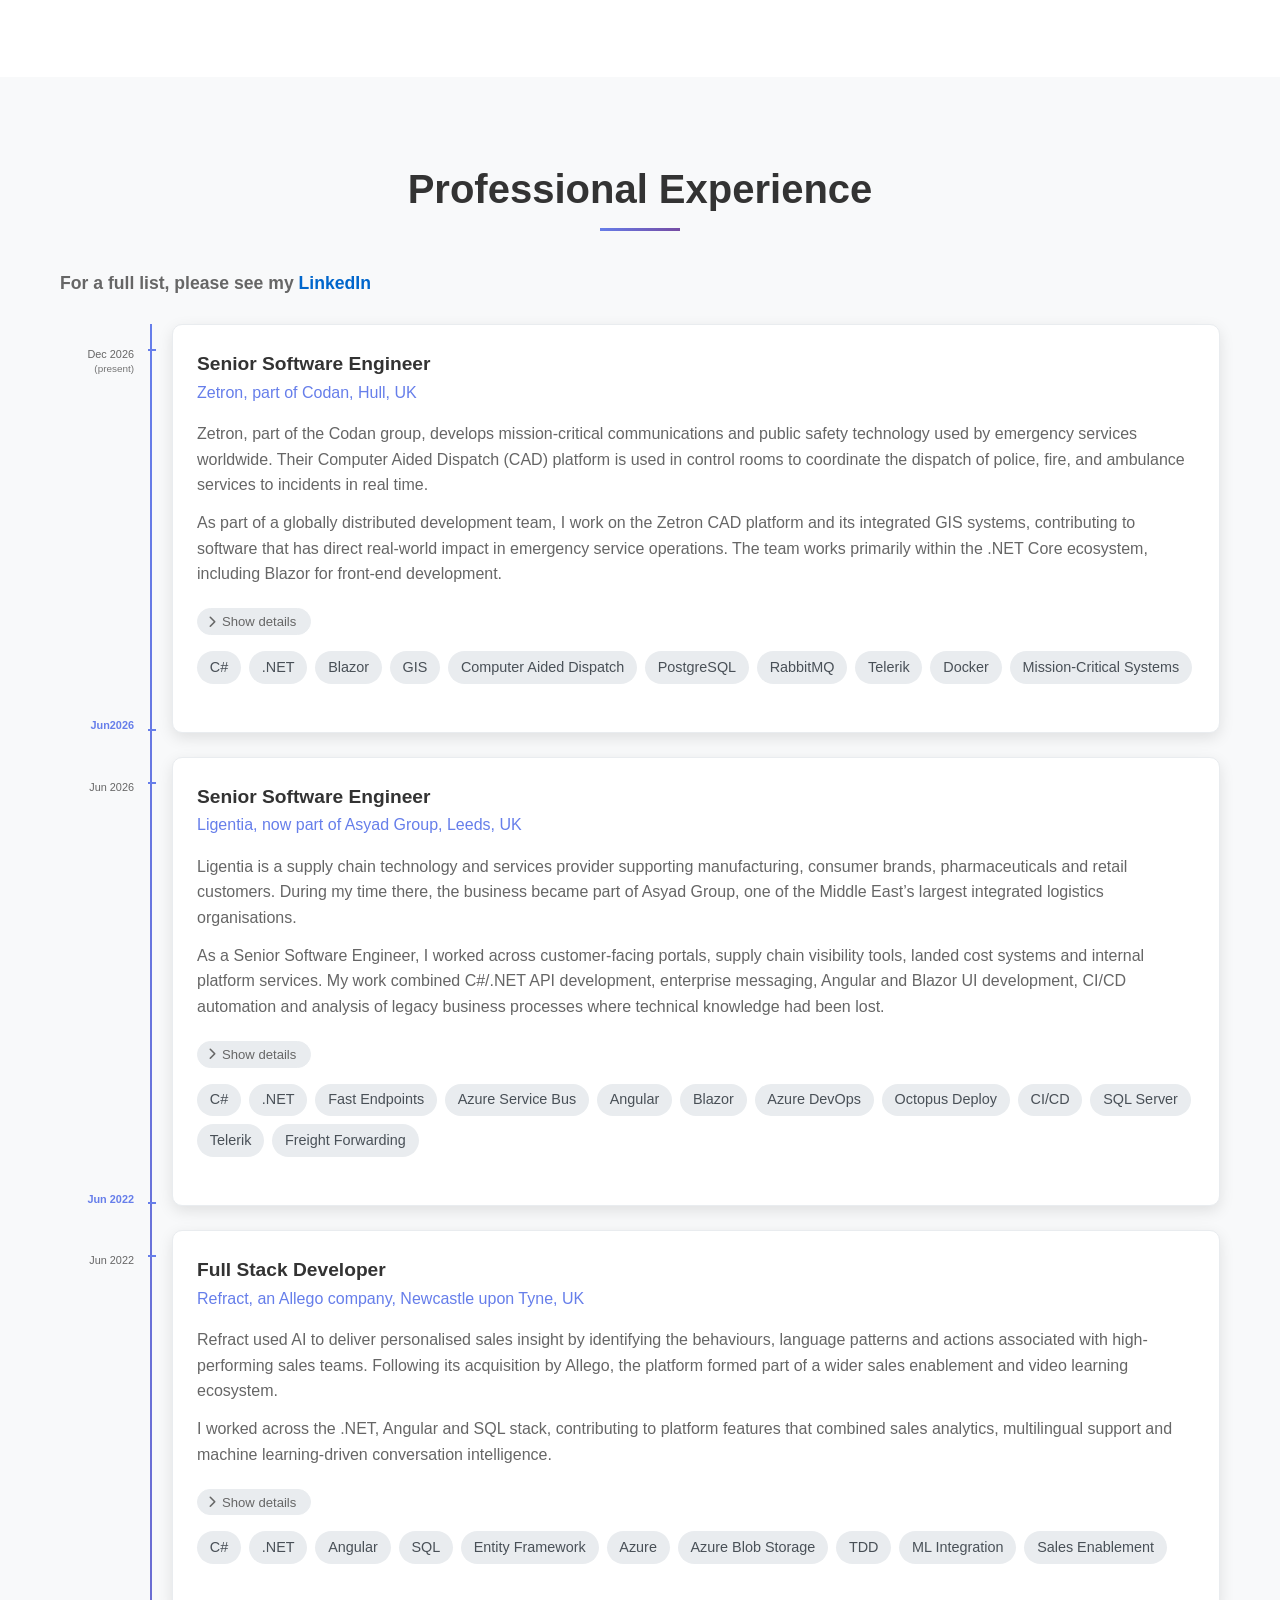
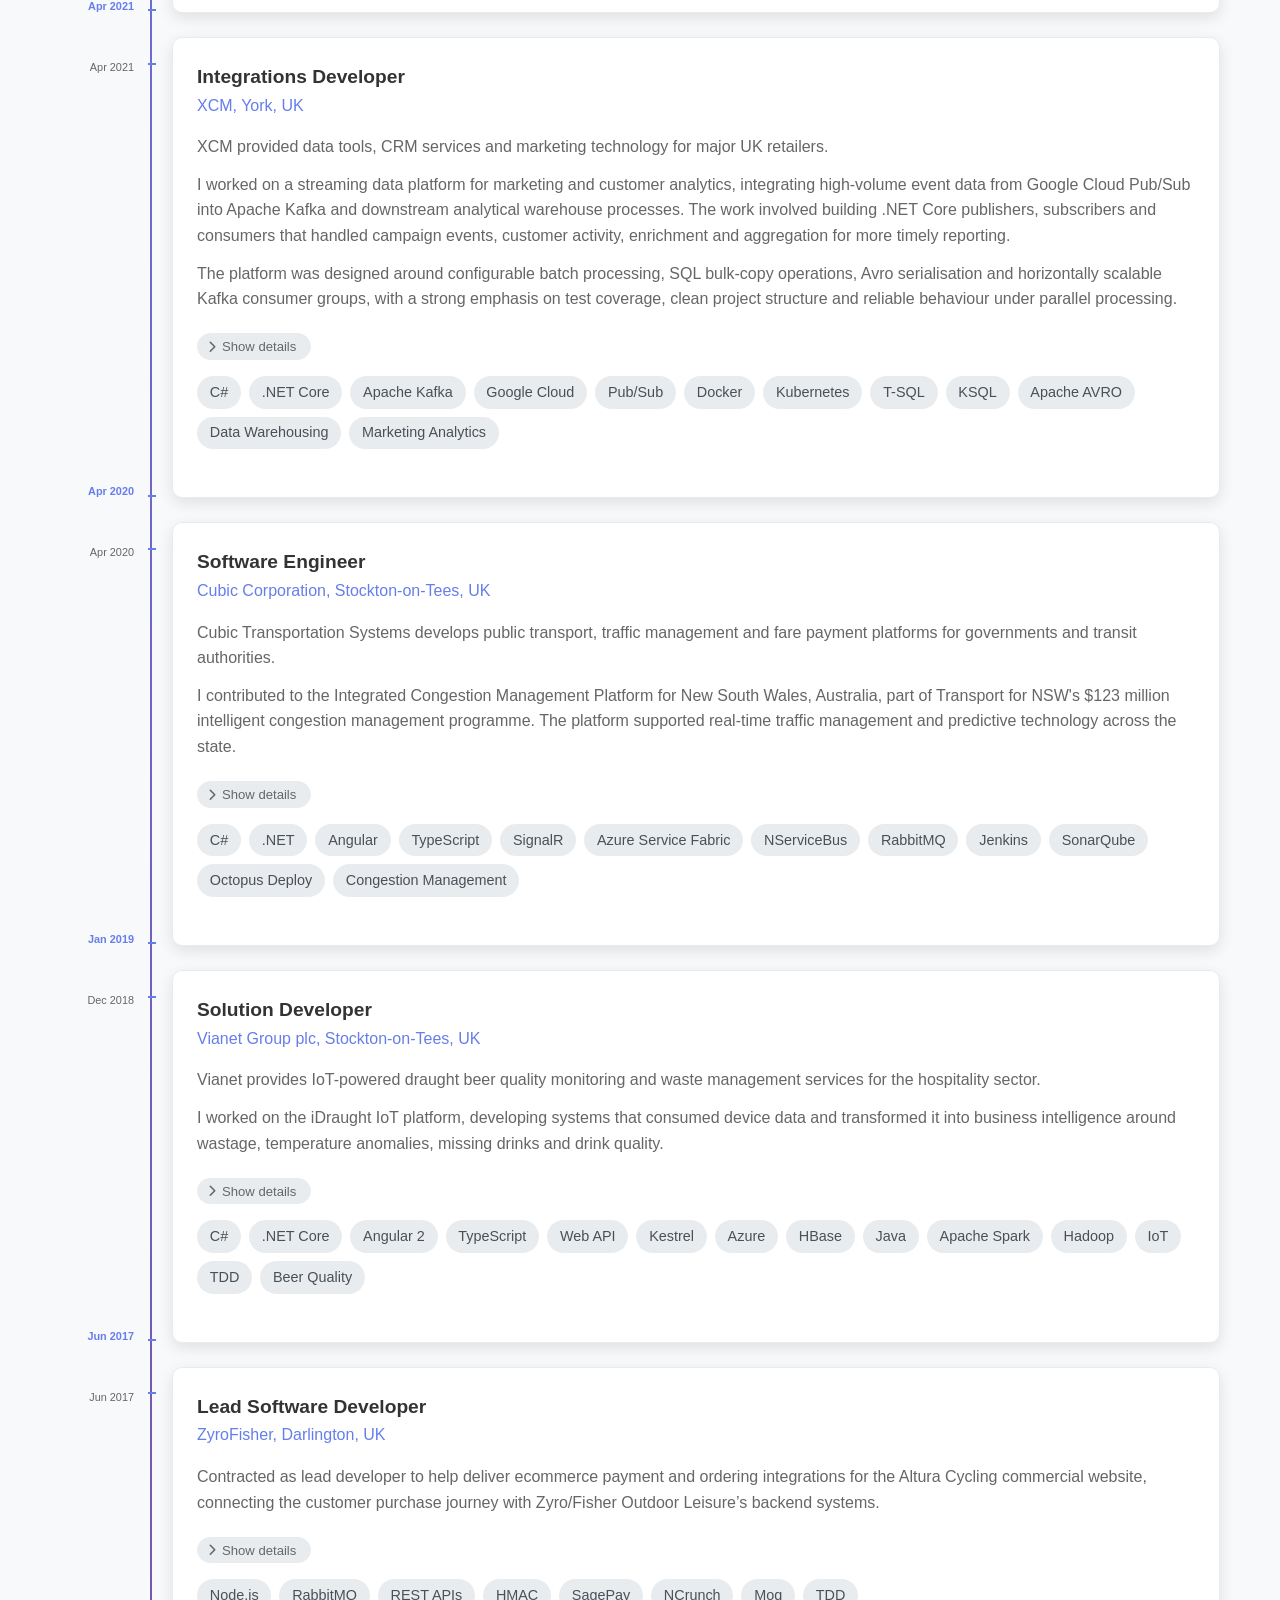
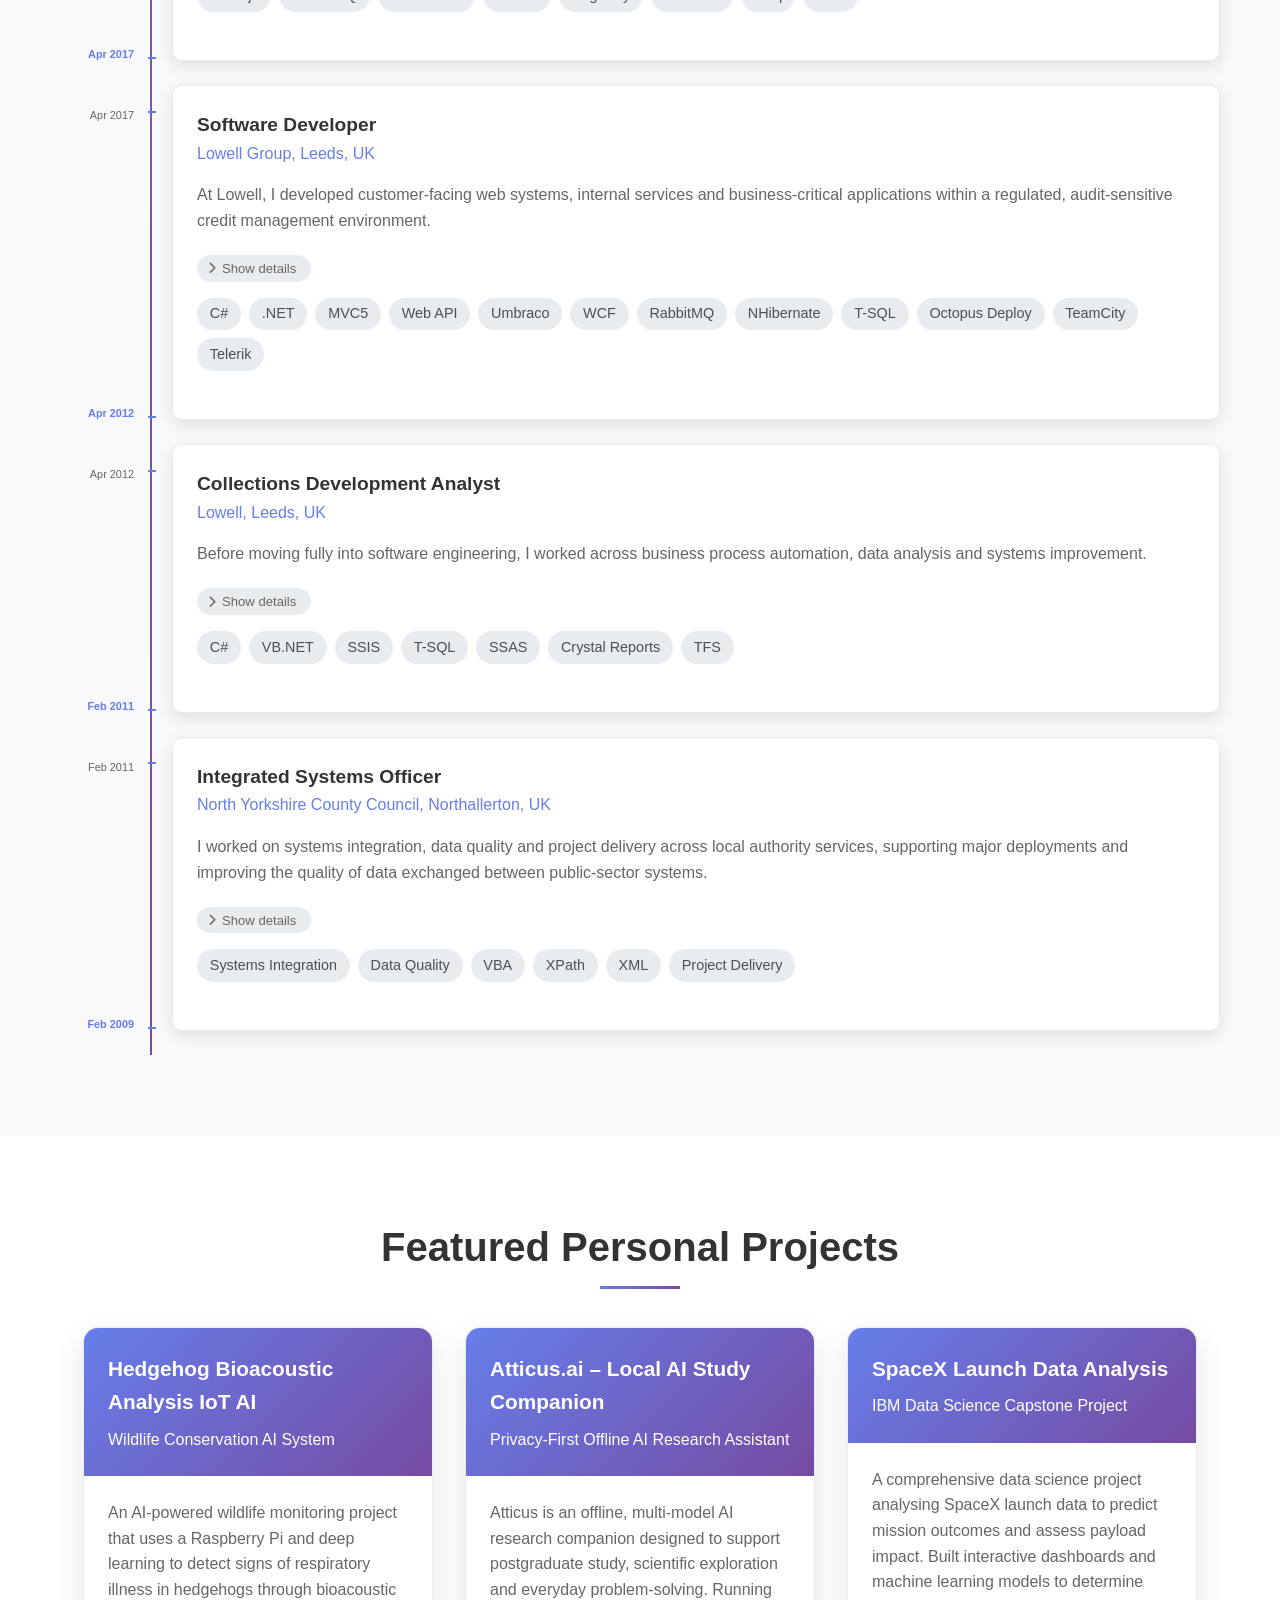
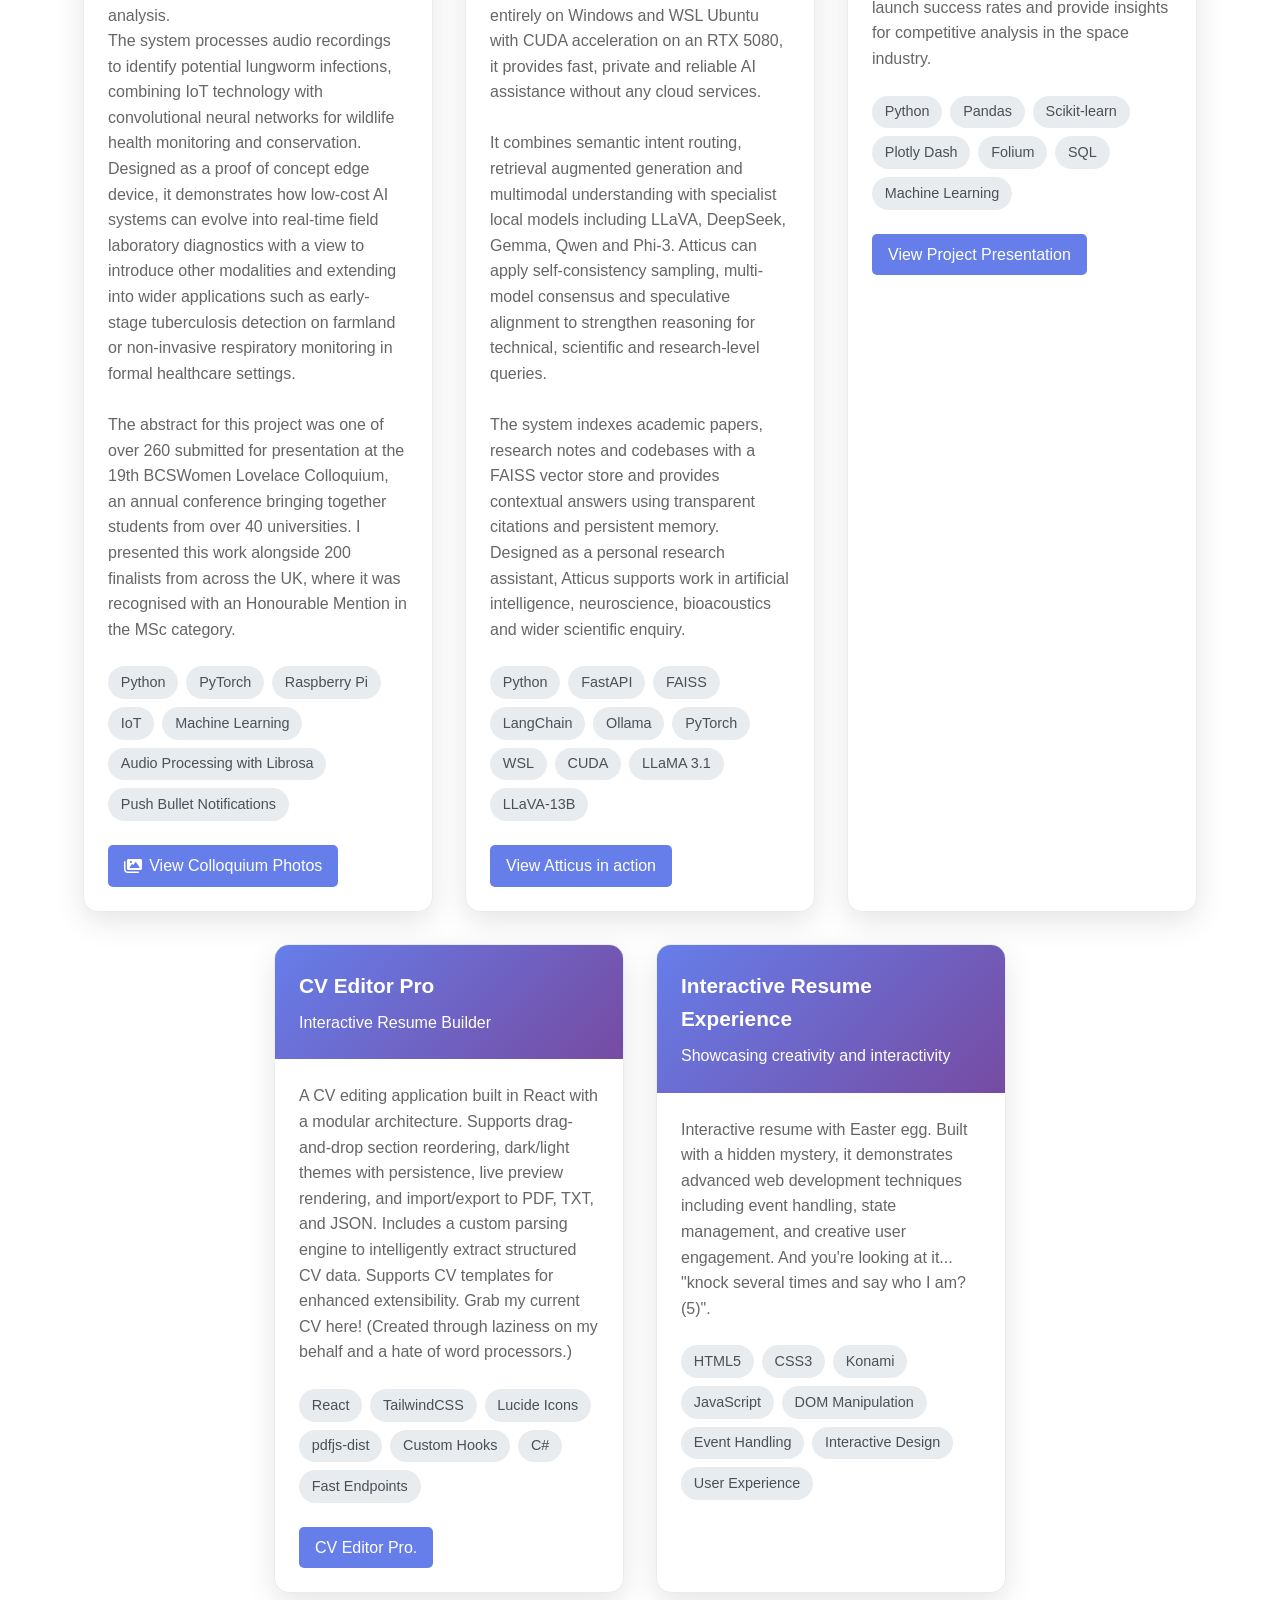
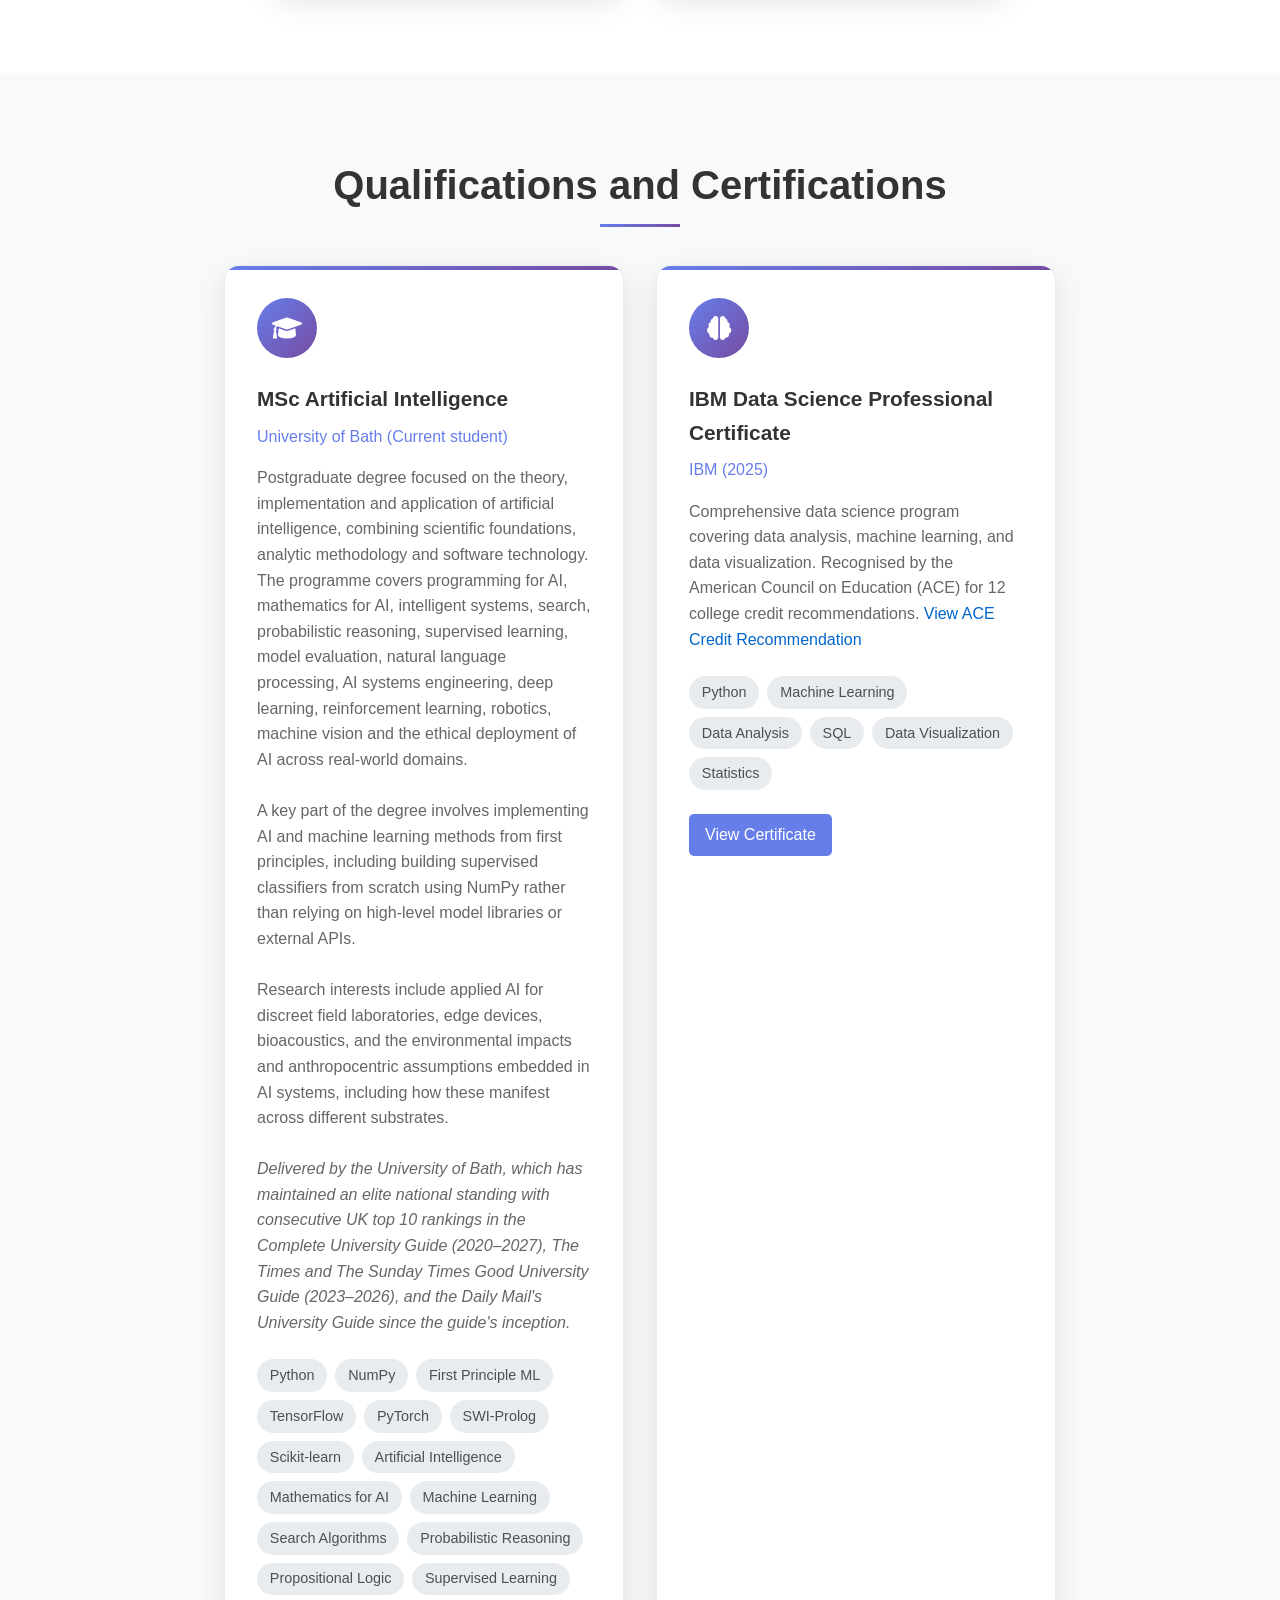
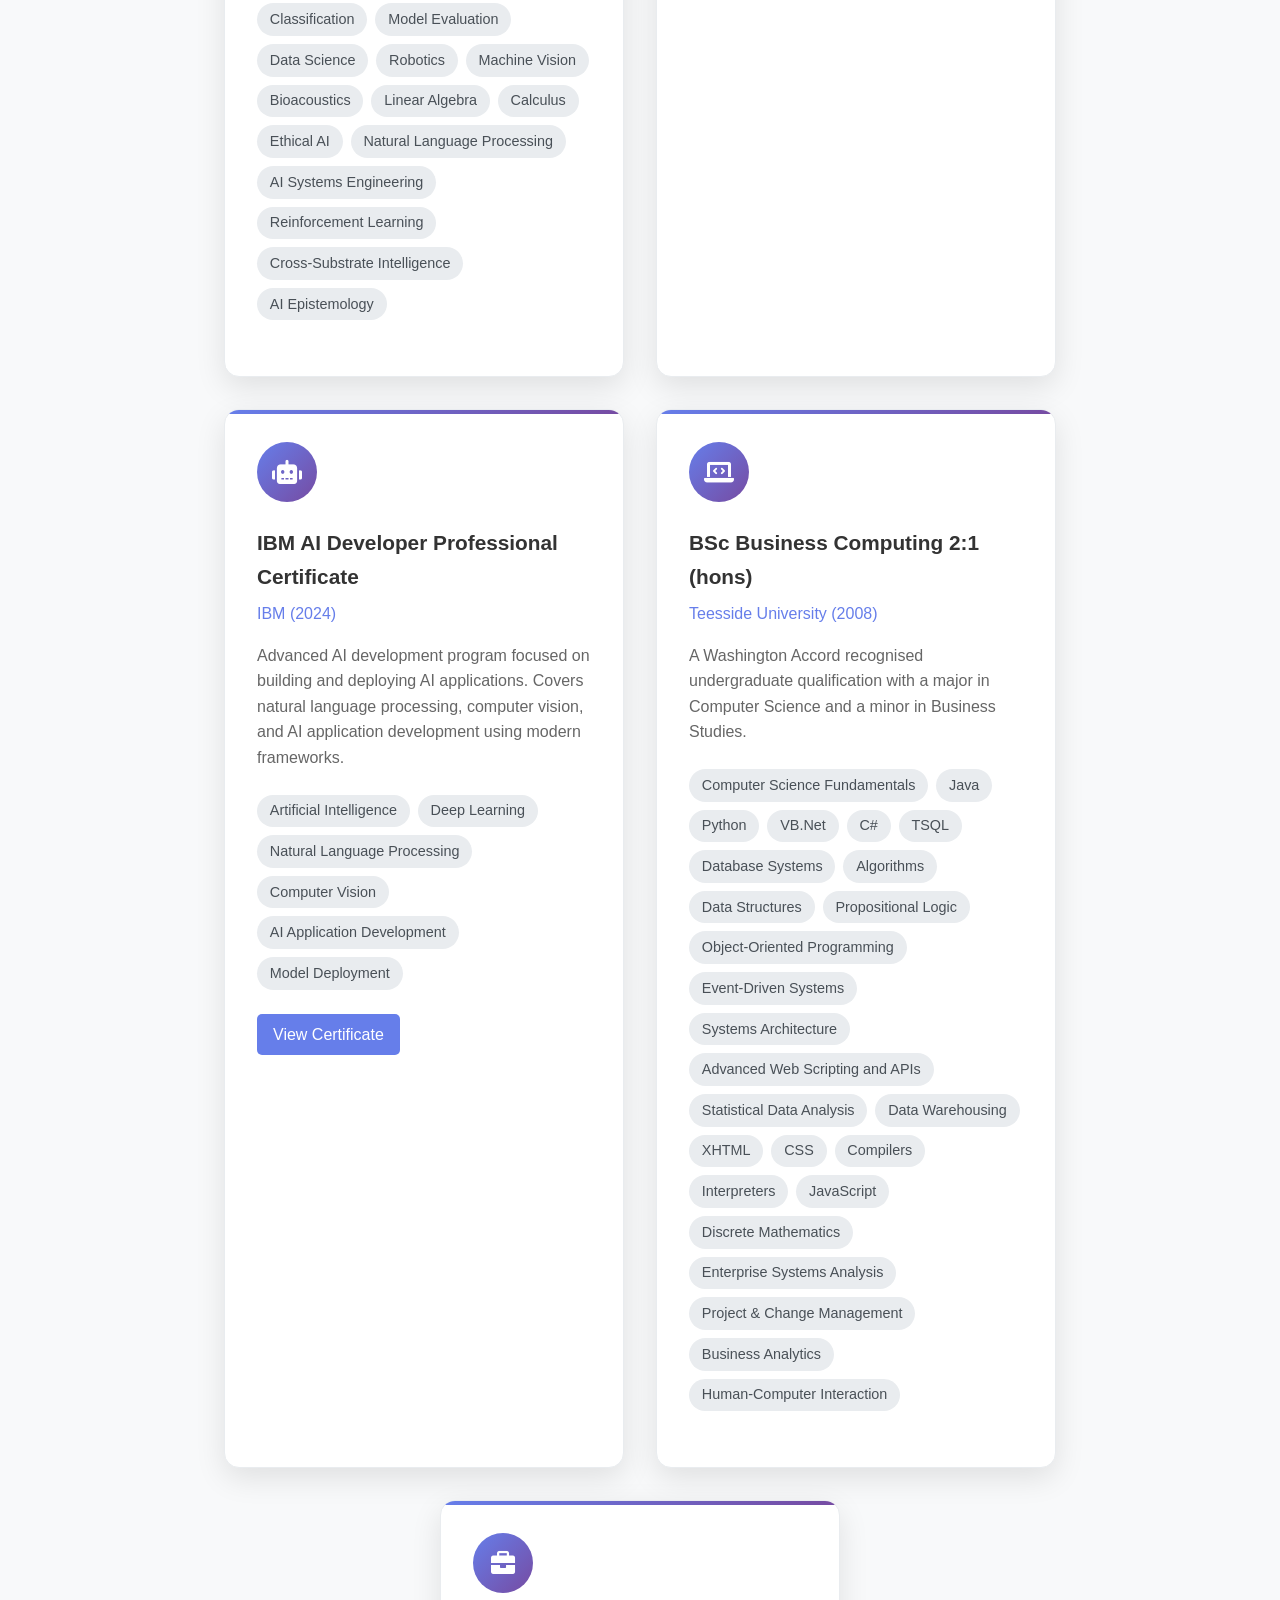
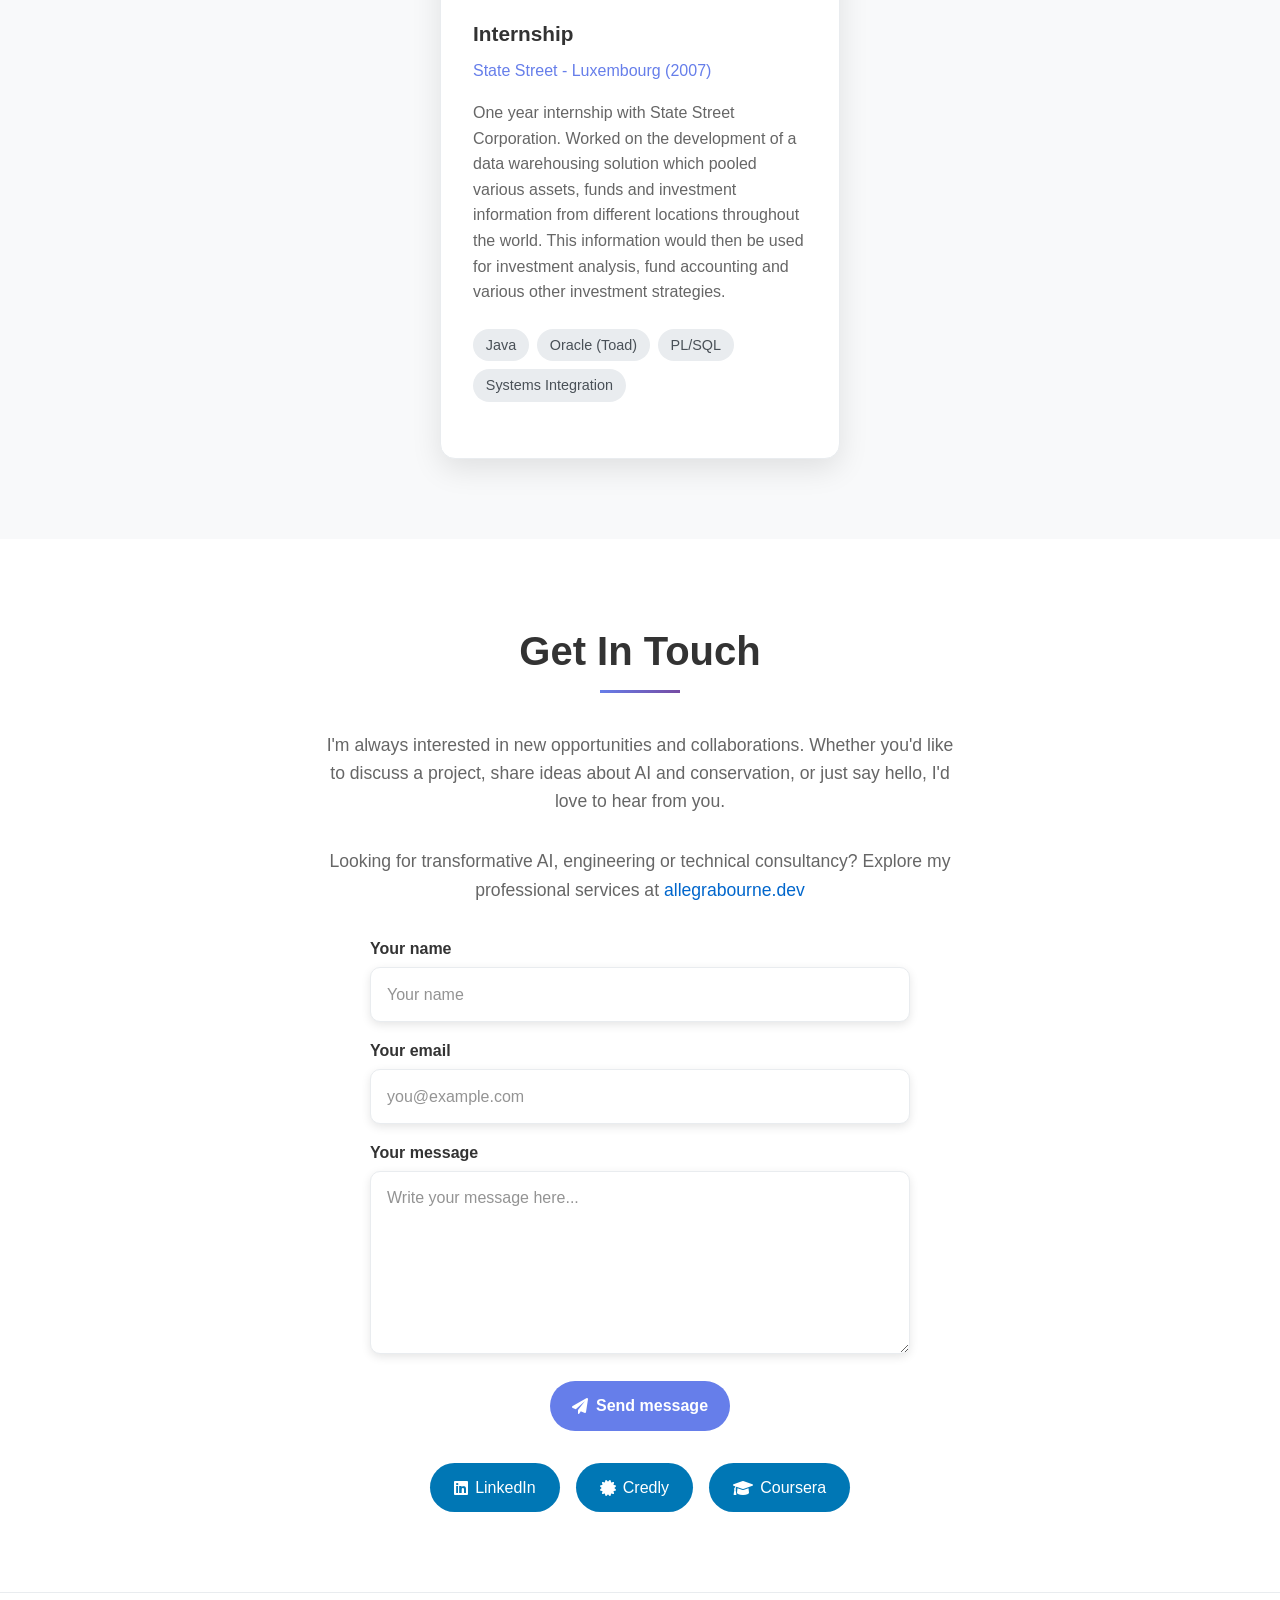
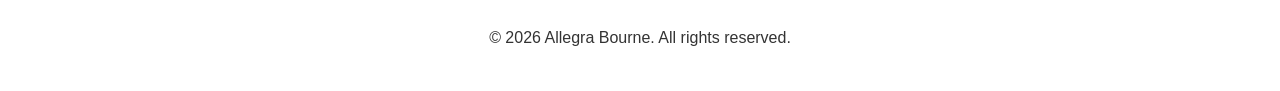
==== commit 9e5decf5: "Fixed formatting" ====
--- a/index.html
+++ b/index.html
@@ -231,7 +231,6 @@
 
         <div class="collapsible-list">
             <ul style="margin:0.5rem 0 0.5rem 1.2rem; line-height:1.8;">
-                <li>Working on the Zetron CAD platform, mission-critical software being developed for emergency service control rooms to support police, fire and ambulance dispatch operations.</li>
                 <li>Technical Lead for the integration of what3words location technology into the CAD platform, supporting more precise incident location and dispatch workflows.</li>
                 <li>Technical Lead for Custom Forms functionality, coordinating development across back-end services.</li>
                 <li>Contributing to GIS system integration, supporting mapping, resource tracking and location intelligence within the dispatch platform.</li>
@@ -317,7 +316,17 @@
             </div>
         </div>
 
-            <div class="tl-dates"><span class="tl-date-end"><span class="tl-month">Jun</span><span class="tl-year">2022</span></span><span class="tl-date-start"><span class="tl-month">Apr</span><span class="tl-year">2021</span></span></div><div class="experience-item" data-dates="Apr 2021 – Jun 2022">
+            <div class="tl-dates">
+                <span class="tl-date-end">
+                    <span class="tl-month">Jun</span>
+                    <span class="tl-year">2022</span>
+                </span>
+                <span class="tl-date-start">
+                    <span class="tl-month">Apr</span>
+                    <span class="tl-year">2021</span>
+                </span>
+            </div>
+            <div class="experience-item" data-dates="Apr 2021 – Jun 2022">
                 <div class="experience-header">
                     <div>
                         <div class="experience-title">Full Stack Developer</div>
@@ -366,7 +375,17 @@
                 </div>
             </div>
 
-            <div class="tl-dates"><span class="tl-date-end"><span class="tl-month">Apr</span><span class="tl-year">2021</span></span><span class="tl-date-start"><span class="tl-month">Apr</span><span class="tl-year">2020</span></span></div><div class="experience-item" data-dates="Apr 2020 – Apr 2021">
+            <div class="tl-dates">
+                <span class="tl-date-end">
+                    <span class="tl-month">Apr</span>
+                    <span class="tl-year">2021</span>
+                </span>
+                <span class="tl-date-start">
+                    <span class="tl-month">Apr</span>
+                    <span class="tl-year">2020</span>
+                </span>
+            </div>
+            <div class="experience-item" data-dates="Apr 2020 – Apr 2021">
                 <div class="experience-header">
                     <div>
                         <div class="experience-title">Integrations Developer</div>
@@ -424,7 +443,14 @@
                 </div>
             </div>
 
-            <div class="tl-dates"><span class="tl-date-end"><span class="tl-month">Apr</span><span class="tl-year">2020</span></span><span class="tl-date-start"><span class="tl-month">Jan</span><span class="tl-year">2019</span></span></div><div class="experience-item" data-dates="Jan 2019 – Apr 2020">
+            <div class="tl-dates">
+                <span class="tl-date-end">
+                <span class="tl-month">Apr</span>
+                <span class="tl-year">2020</span>
+            </span><span class="tl-date-start">
+                <span class="tl-month">Jan</span>
+                <span class="tl-year">2019</span>
+            </span></div><div class="experience-item" data-dates="Jan 2019 – Apr 2020">
                 <div class="experience-header">
                     <div>
                         <div class="experience-title">Software Engineer</div>
@@ -475,7 +501,14 @@
                 </div>
             </div>
 
-            <div class="tl-dates"><span class="tl-date-end"><span class="tl-month">Dec</span><span class="tl-year">2018</span></span><span class="tl-date-start"><span class="tl-month">Jun</span><span class="tl-year">2017</span></span></div><div class="experience-item" data-dates="Jun 2017 – Dec 2018">
+            <div class="tl-dates">
+                <span class="tl-date-end">
+                    <span class="tl-month">Dec</span>
+                    <span class="tl-year">2018</span>
+                </span><span class="tl-date-start">
+                    <span class="tl-month">Jun</span>
+                    <span class="tl-year">2017</span>
+                </span></div><div class="experience-item" data-dates="Jun 2017 – Dec 2018">
                 <div class="experience-header">
                     <div>
                         <div class="experience-title">Solution Developer</div>
@@ -528,7 +561,14 @@
                 </div>
             </div>
 
-            <div class="tl-dates"><span class="tl-date-end"><span class="tl-month">Jun</span><span class="tl-year">2017</span></span><span class="tl-date-start"><span class="tl-month">Apr</span><span class="tl-year">2017</span></span></div><div class="experience-item" data-dates="Apr 2017 – Jun 2017">
+            <div class="tl-dates">
+                <span class="tl-date-end">
+                <span class="tl-month">Jun</span>
+                <span class="tl-year">2017</span>
+            </span><span class="tl-date-start">
+                <span class="tl-month">Apr</span>
+                <span class="tl-year">2017</span>
+            </span></div><div class="experience-item" data-dates="Apr 2017 – Jun 2017">
                 <div class="experience-header">
                     <div>
                         <div class="experience-title">Lead Software Developer</div>
@@ -571,7 +611,14 @@
                 </div>
             </div>
 
-            <div class="tl-dates"><span class="tl-date-end"><span class="tl-month">Apr</span><span class="tl-year">2017</span></span><span class="tl-date-start"><span class="tl-month">Apr</span><span class="tl-year">2012</span></span></div><div class="experience-item" data-dates="Apr 2012 – Apr 2017">
+            <div class="tl-dates">
+                <span class="tl-date-end">
+                    <span class="tl-month">Apr</span>
+                    <span class="tl-year">2017</span>
+                </span><span class="tl-date-start">
+                    <span class="tl-month">Apr</span>
+                    <span class="tl-year">2012</span>
+                </span></div><div class="experience-item" data-dates="Apr 2012 – Apr 2017">
                 <div class="experience-header">
                     <div>
                         <div class="experience-title">Software Developer</div>
@@ -619,7 +666,14 @@
                 </div>
             </div>
 
-            <div class="tl-dates"><span class="tl-date-end"><span class="tl-month">Apr</span><span class="tl-year">2012</span></span><span class="tl-date-start"><span class="tl-month">Feb</span><span class="tl-year">2011</span></span></div><div class="experience-item" data-dates="Feb 2011 – Apr 2012">
+            <div class="tl-dates">
+                <span class="tl-date-end">
+                <span class="tl-month">Apr</span>
+                <span class="tl-year">2012</span>
+            </span><span class="tl-date-start">
+                <span class="tl-month">Feb</span>
+                <span class="tl-year">2011</span>
+            </span></div><div class="experience-item" data-dates="Feb 2011 – Apr 2012">
                 <div class="experience-header">
                     <div>
                         <div class="experience-title">Collections Development Analyst</div>
@@ -660,7 +714,17 @@
                 </div>
             </div>
 
-            <div class="tl-dates"><span class="tl-date-end"><span class="tl-month">Feb</span><span class="tl-year">2011</span></span><span class="tl-date-start"><span class="tl-month">Feb</span><span class="tl-year">2009</span></span></div><div class="experience-item" data-dates="Feb 2009 – Feb 2011">
+            <div class="tl-dates">
+                <span class="tl-date-end">
+                    <span class="tl-month">Feb</span>
+                    <span class="tl-year">2011</span>
+                </span>
+                <span class="tl-date-start">
+                    <span class="tl-month">Feb</span>
+                    <span class="tl-year">2009</span>
+                </span>
+            </div>
+            <div class="experience-item" data-dates="Feb 2009 – Feb 2011">
                 <div class="experience-header">
                     <div>
                         <div class="experience-title">Integrated Systems Officer</div>
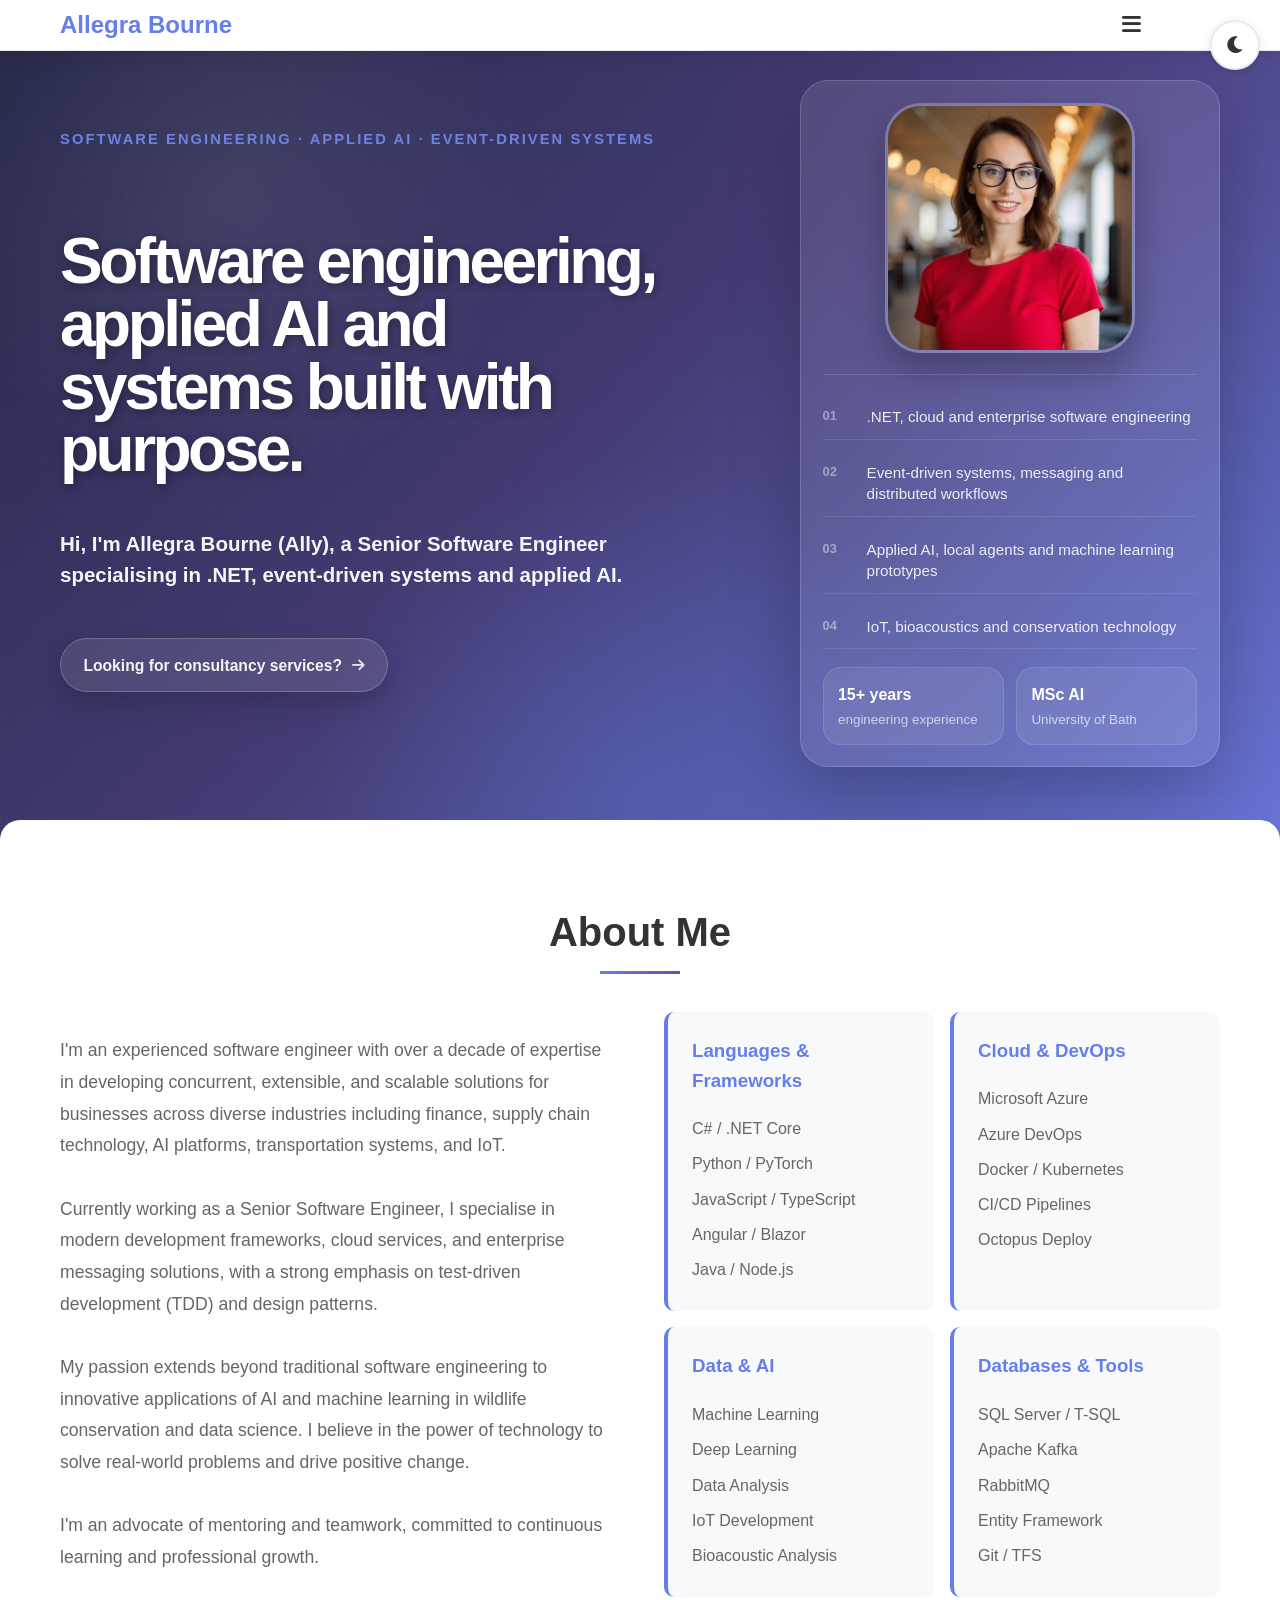
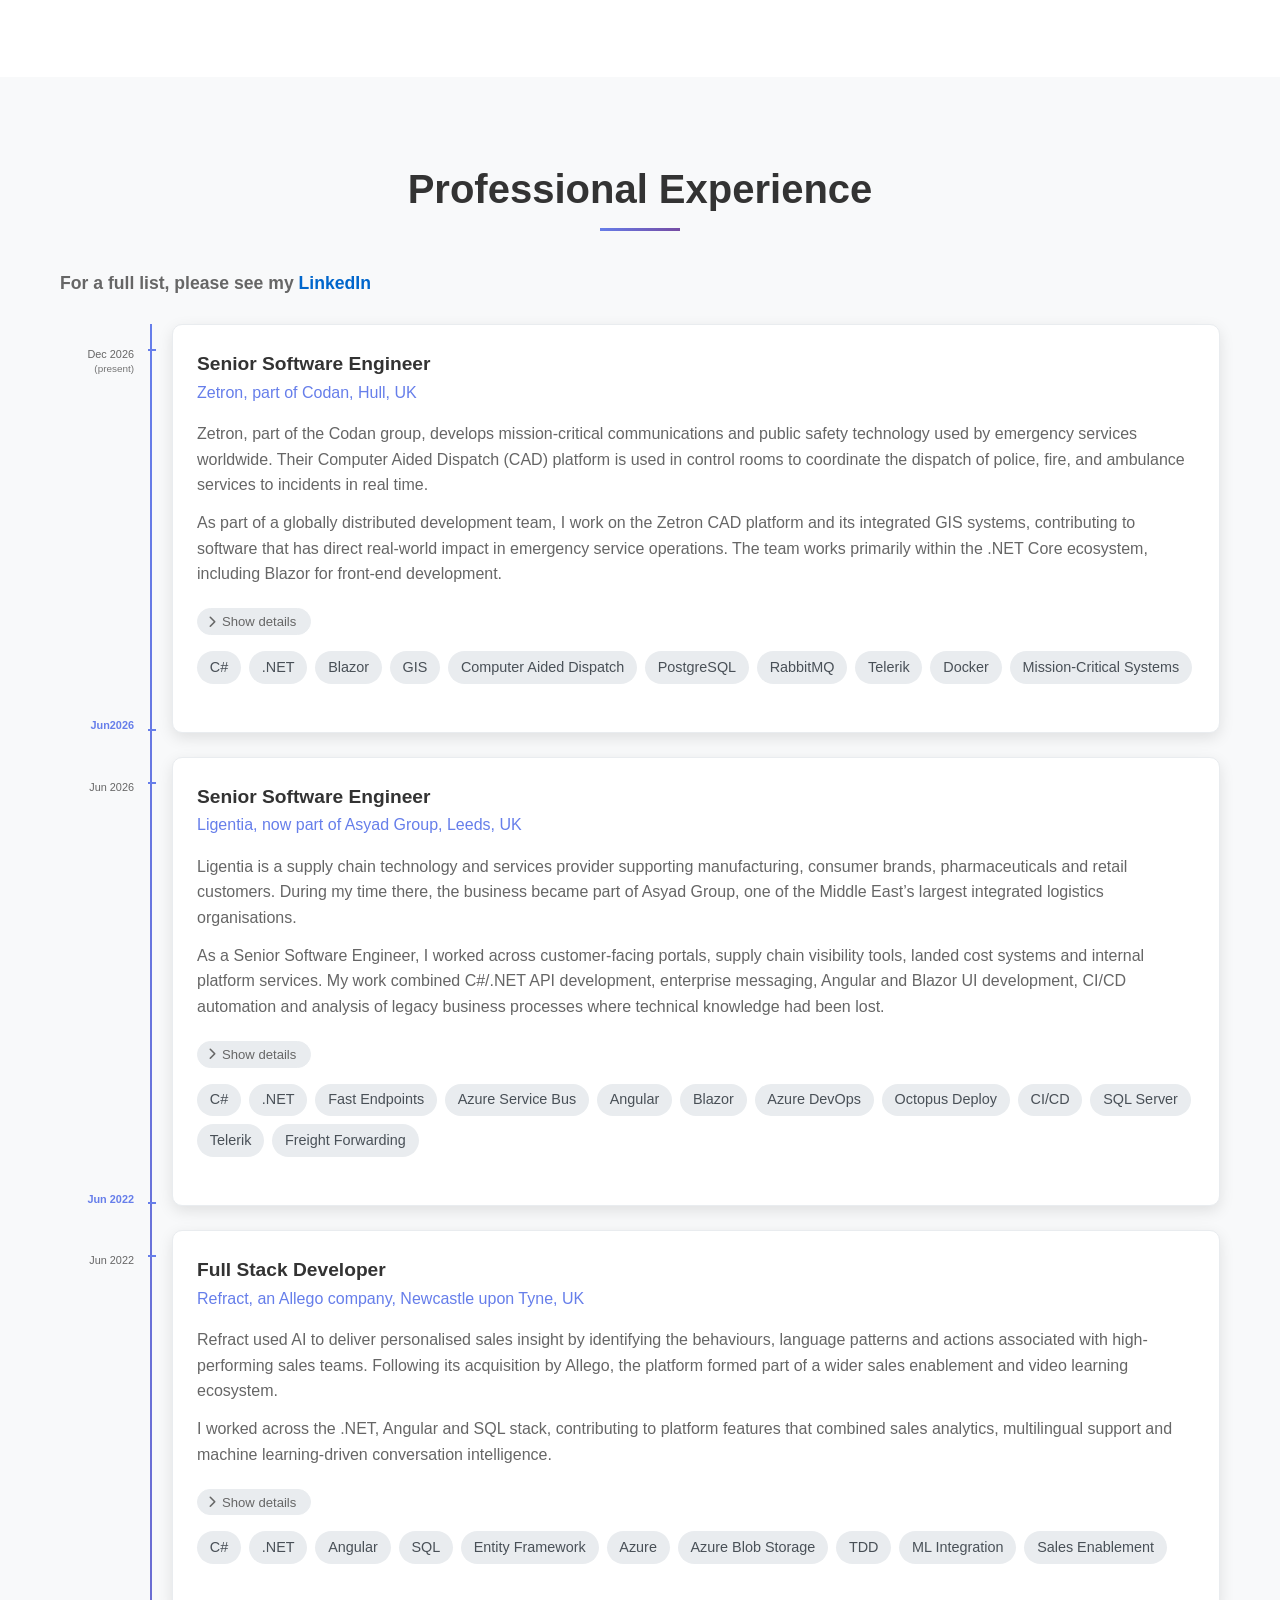
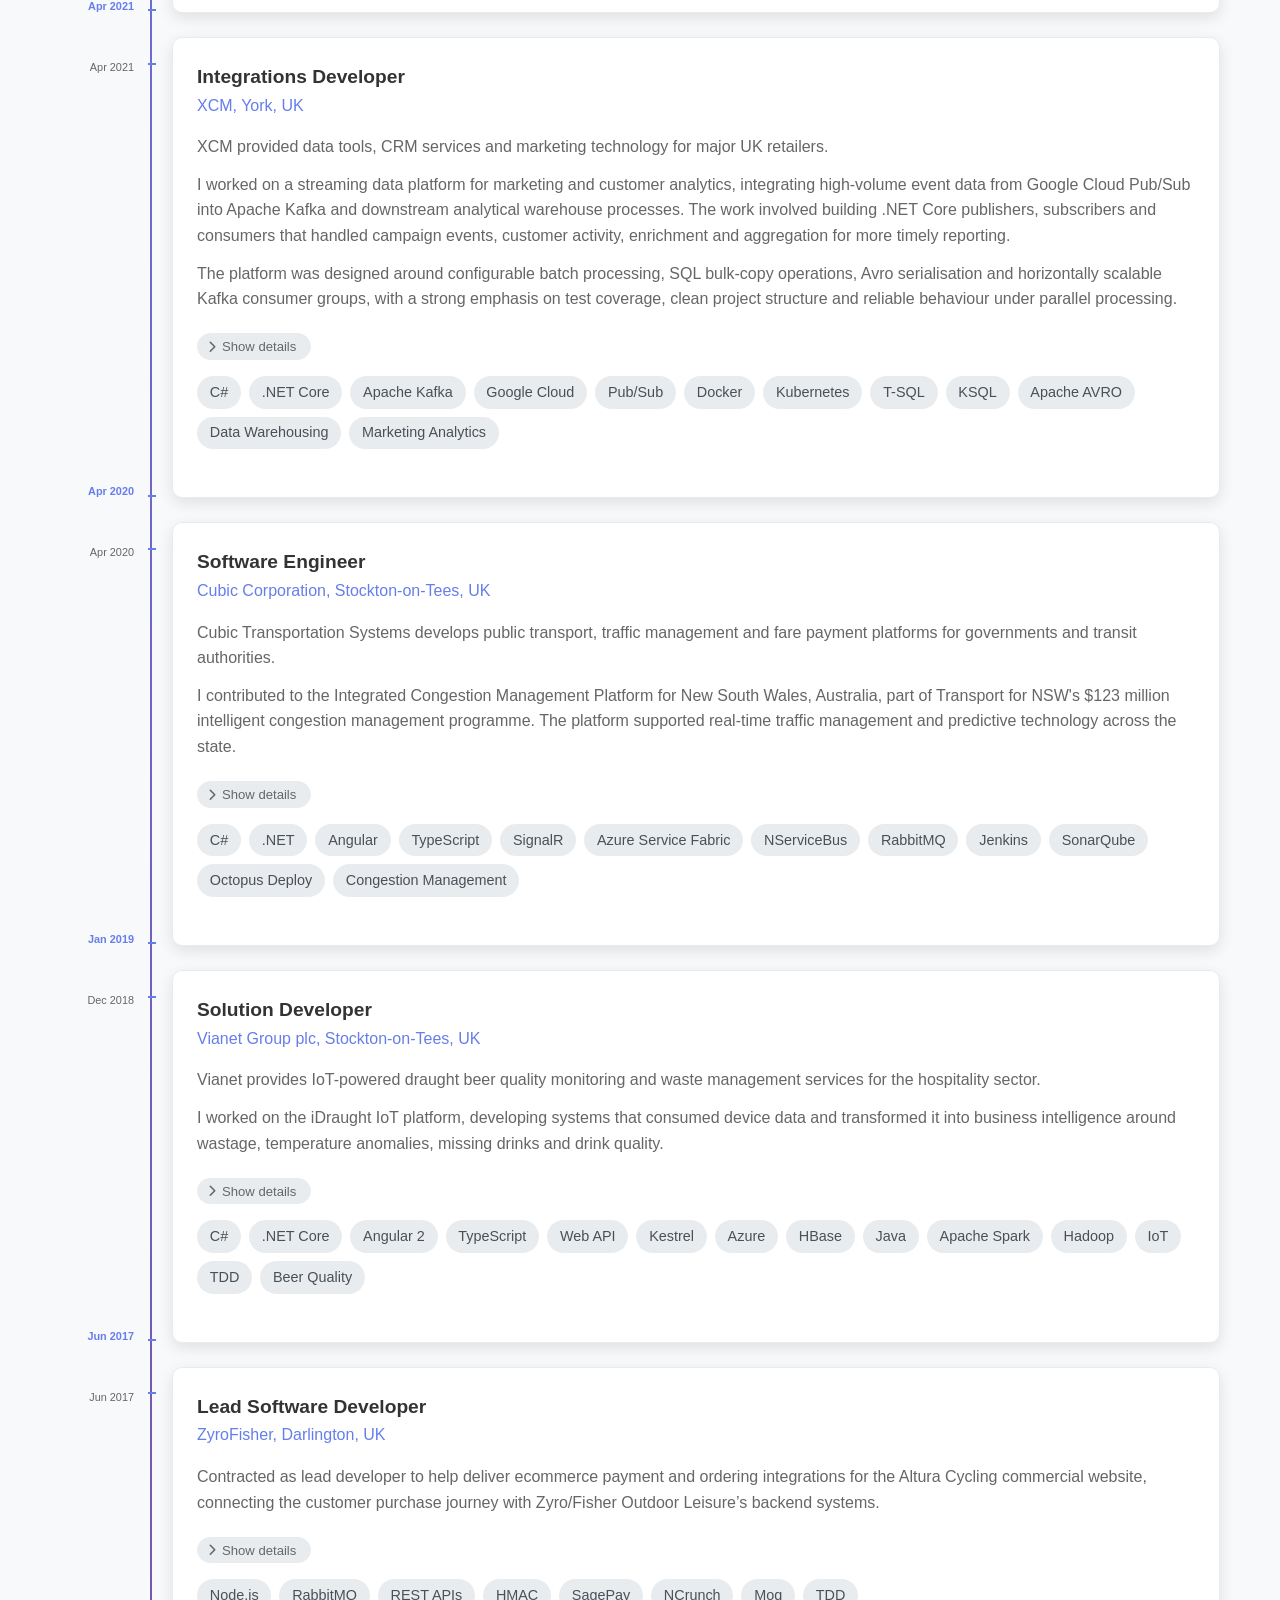
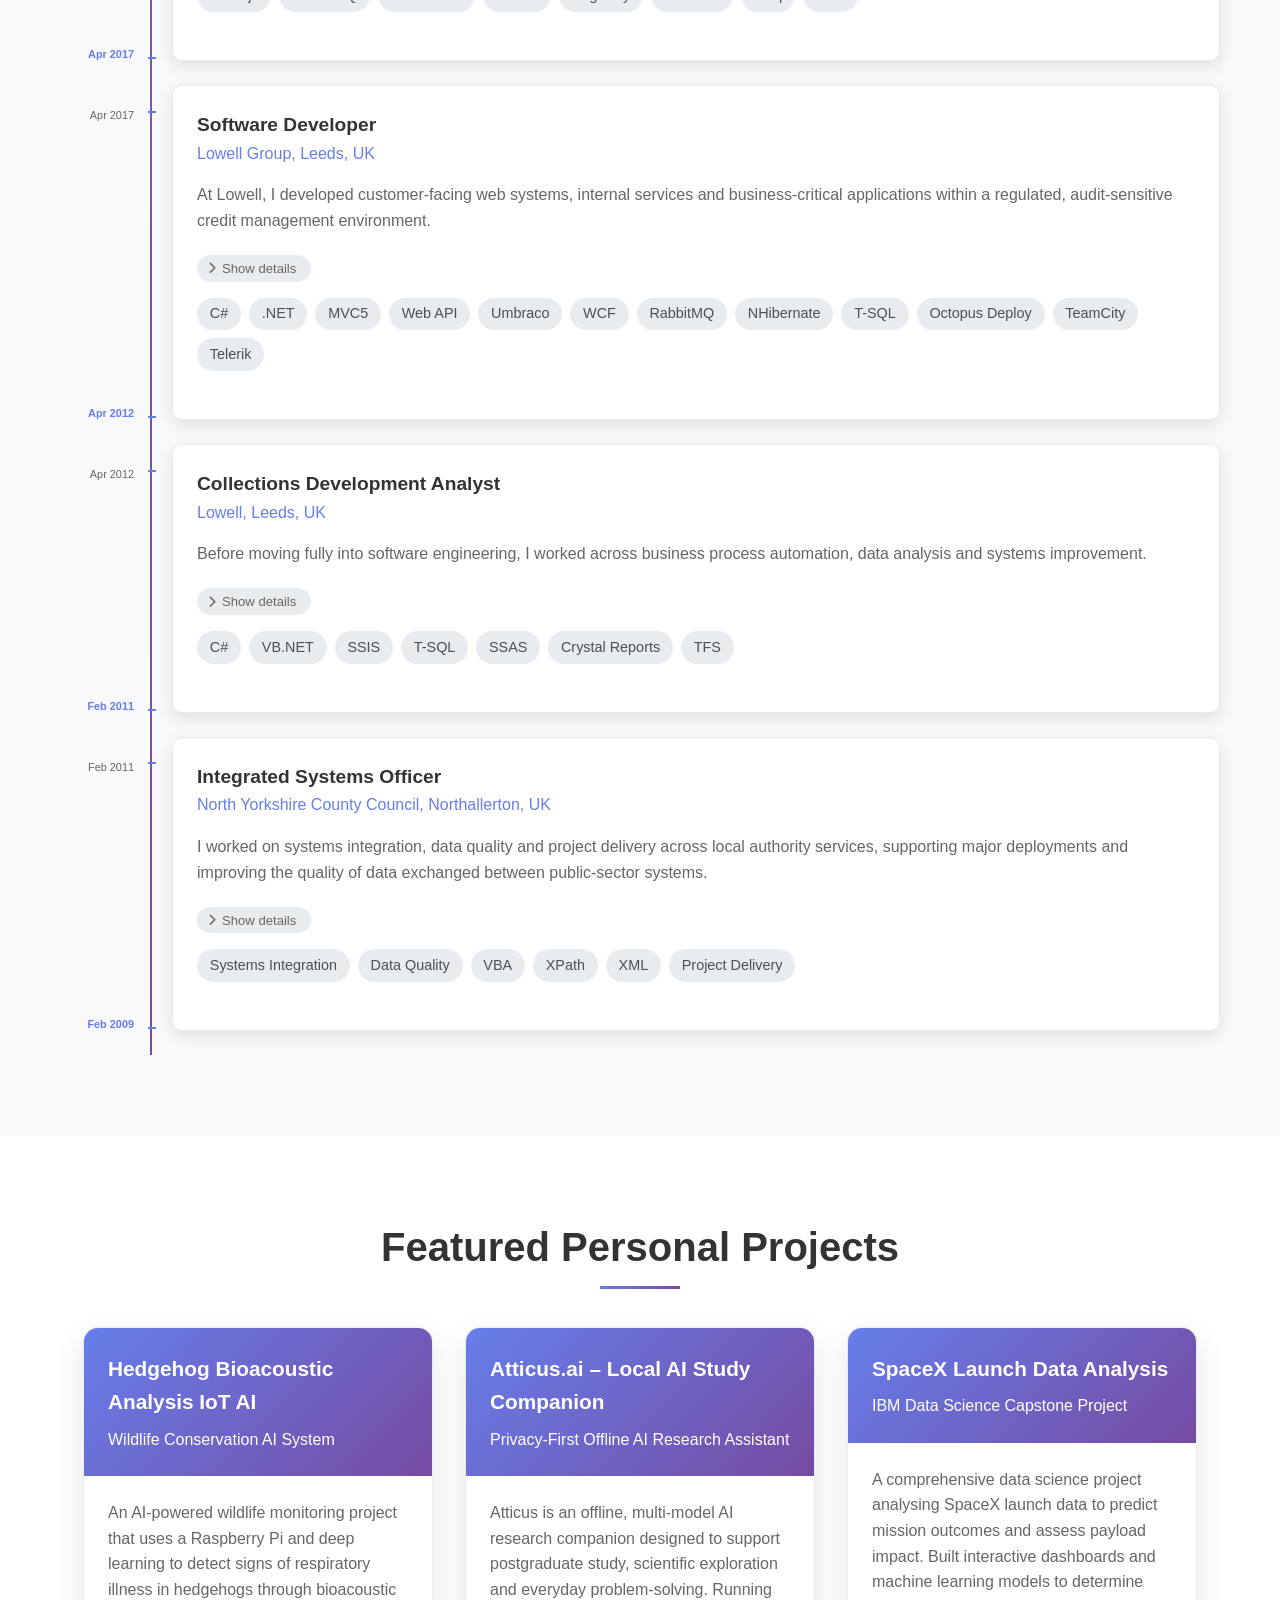
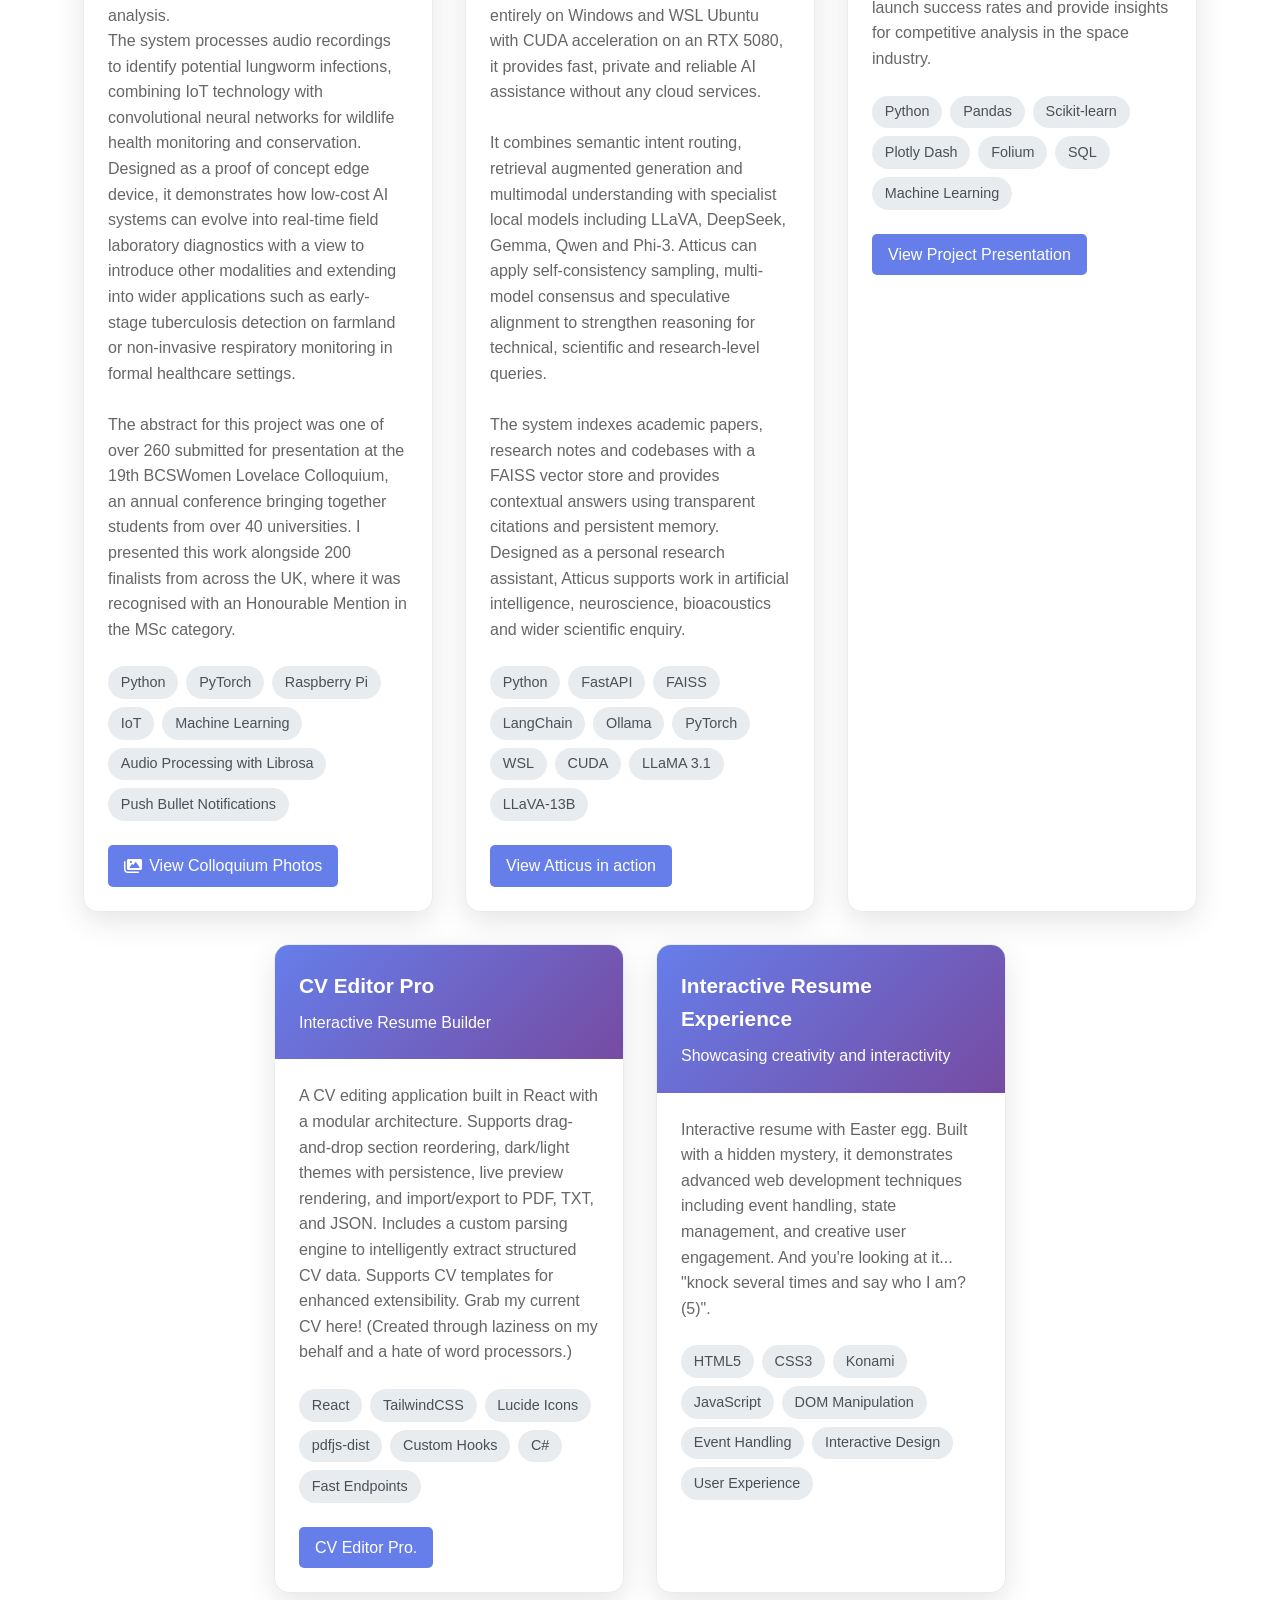
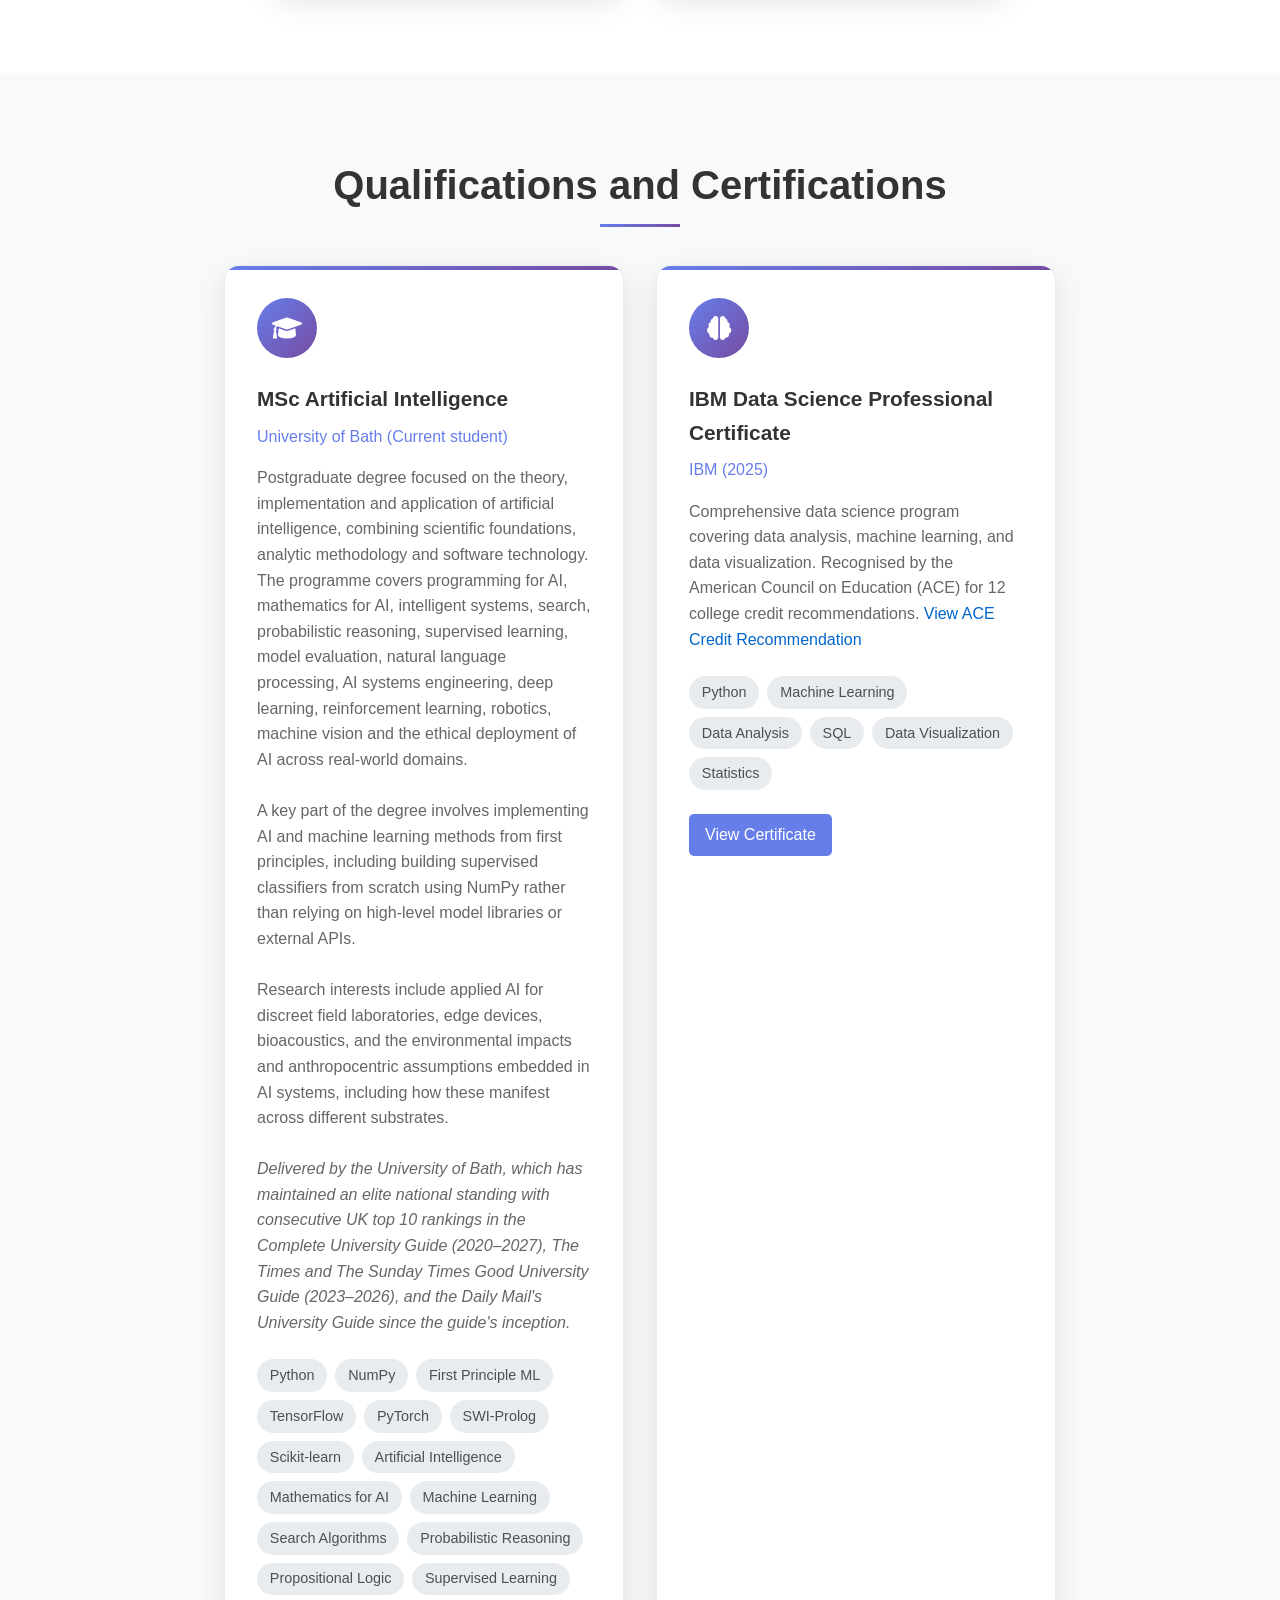
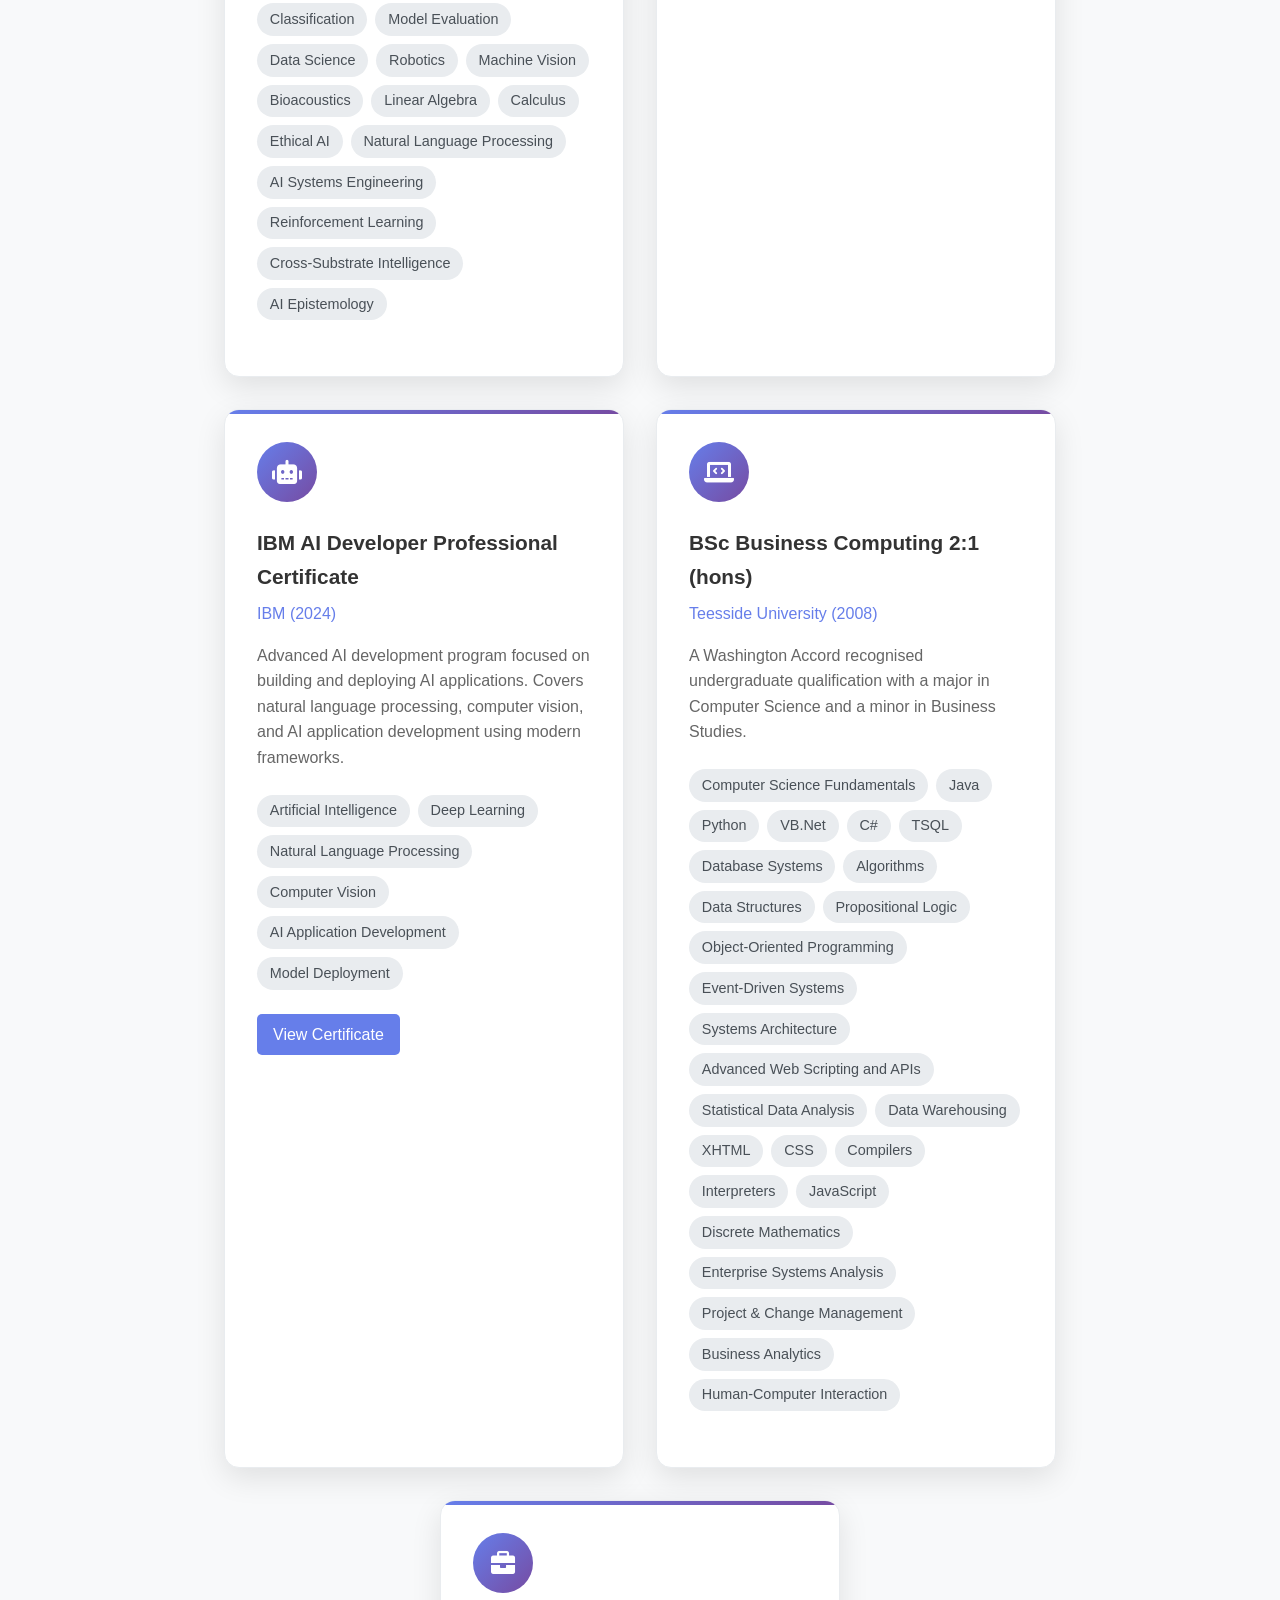
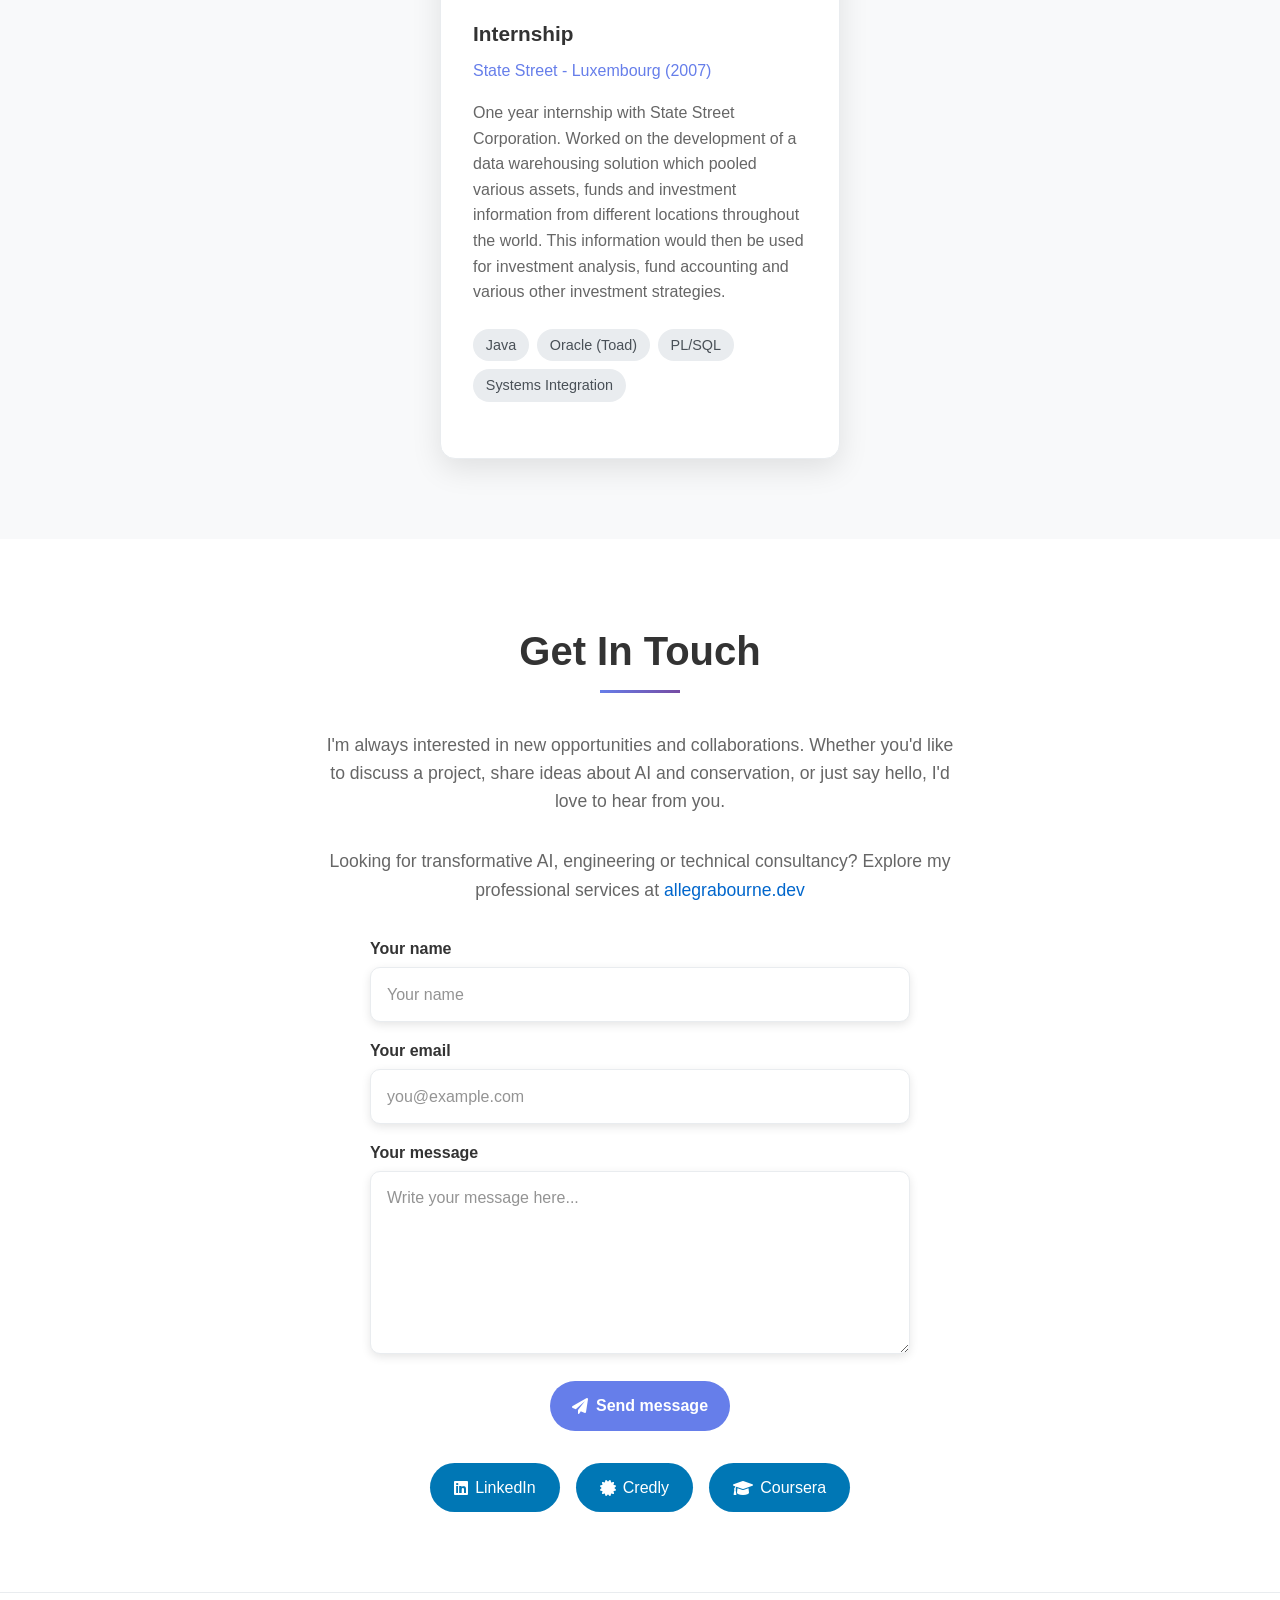
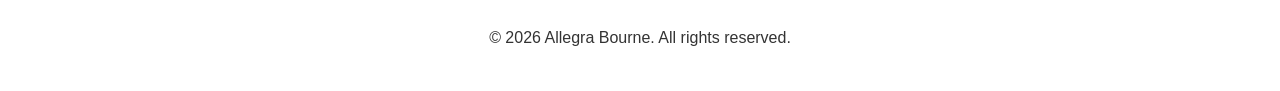
==== commit 5160ebc2: "Updated experience" ====
--- a/index.html
+++ b/index.html
@@ -121,7 +121,7 @@
 
                 <div class="hero-proof-strip">
                     <div>
-                        <strong>10+ years</strong>
+                        <strong>15+ years</strong>
                         <span>engineering experience</span>
                     </div>
 
